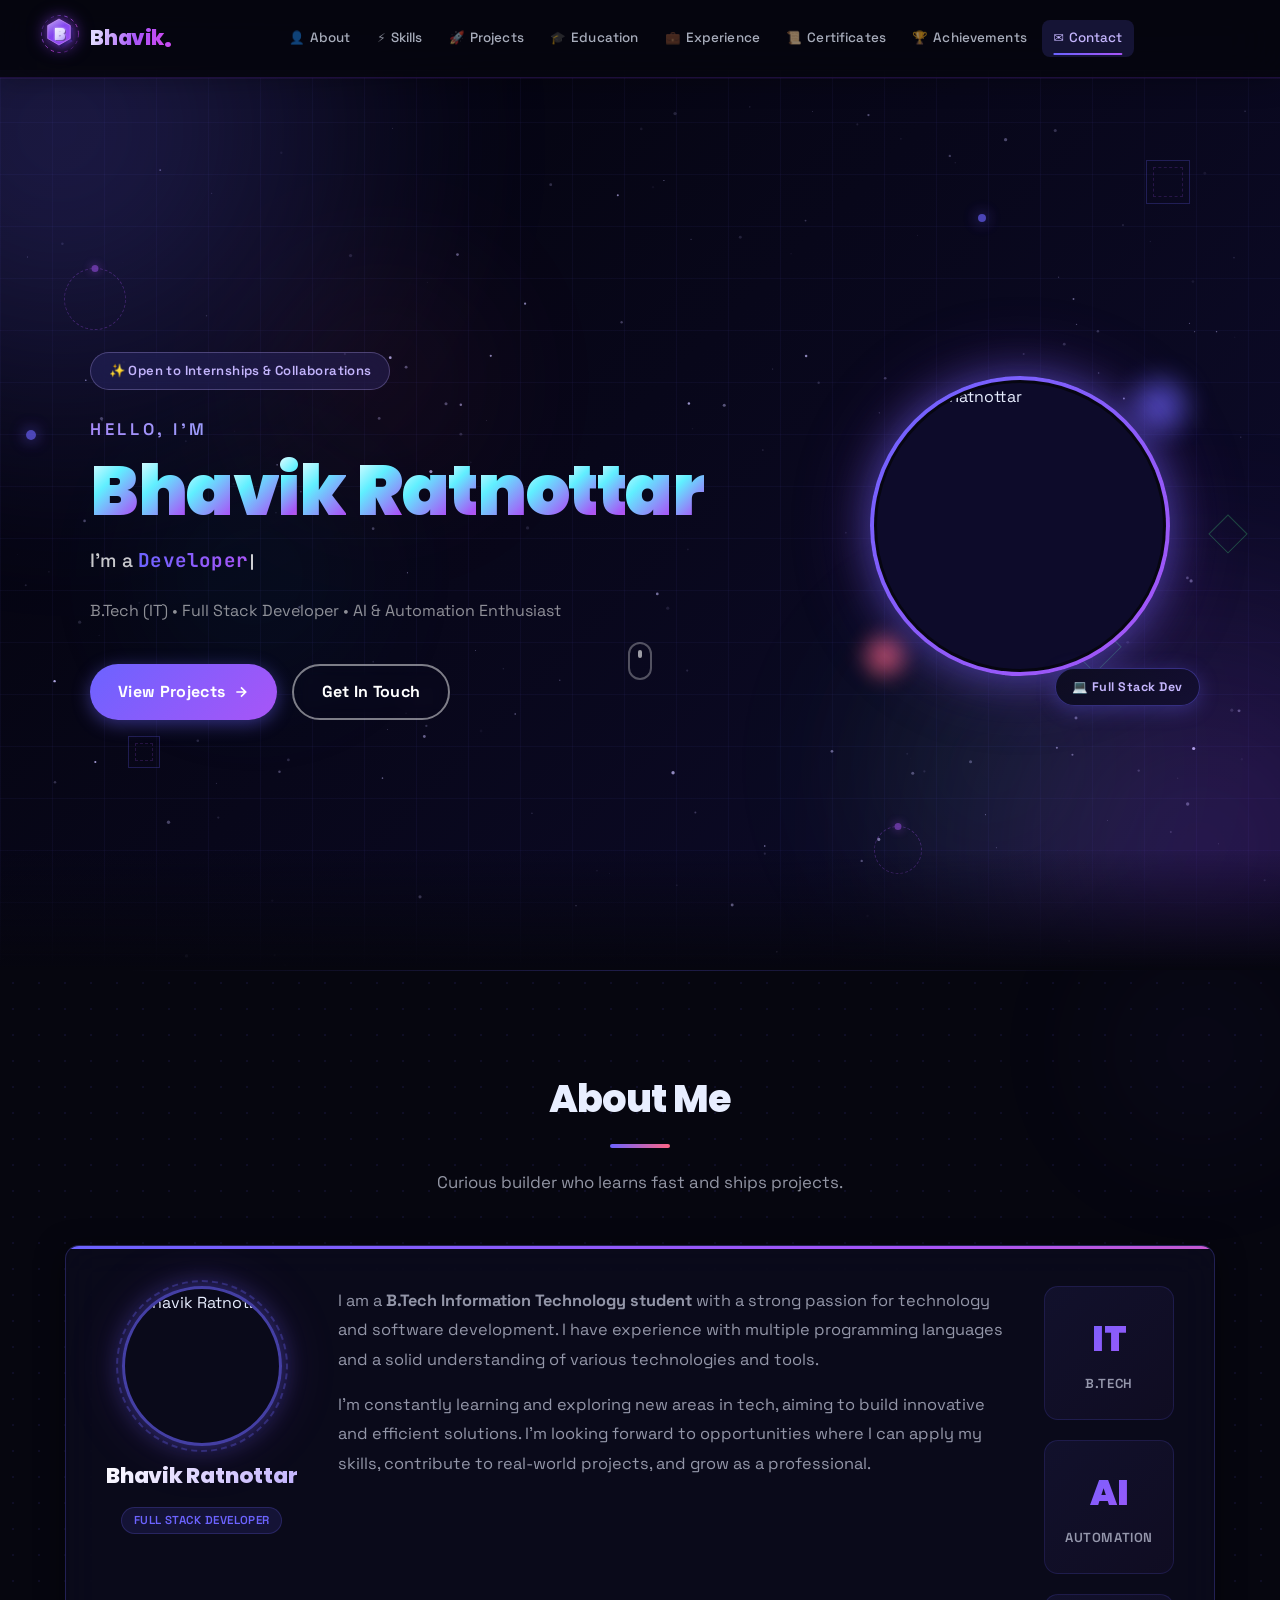
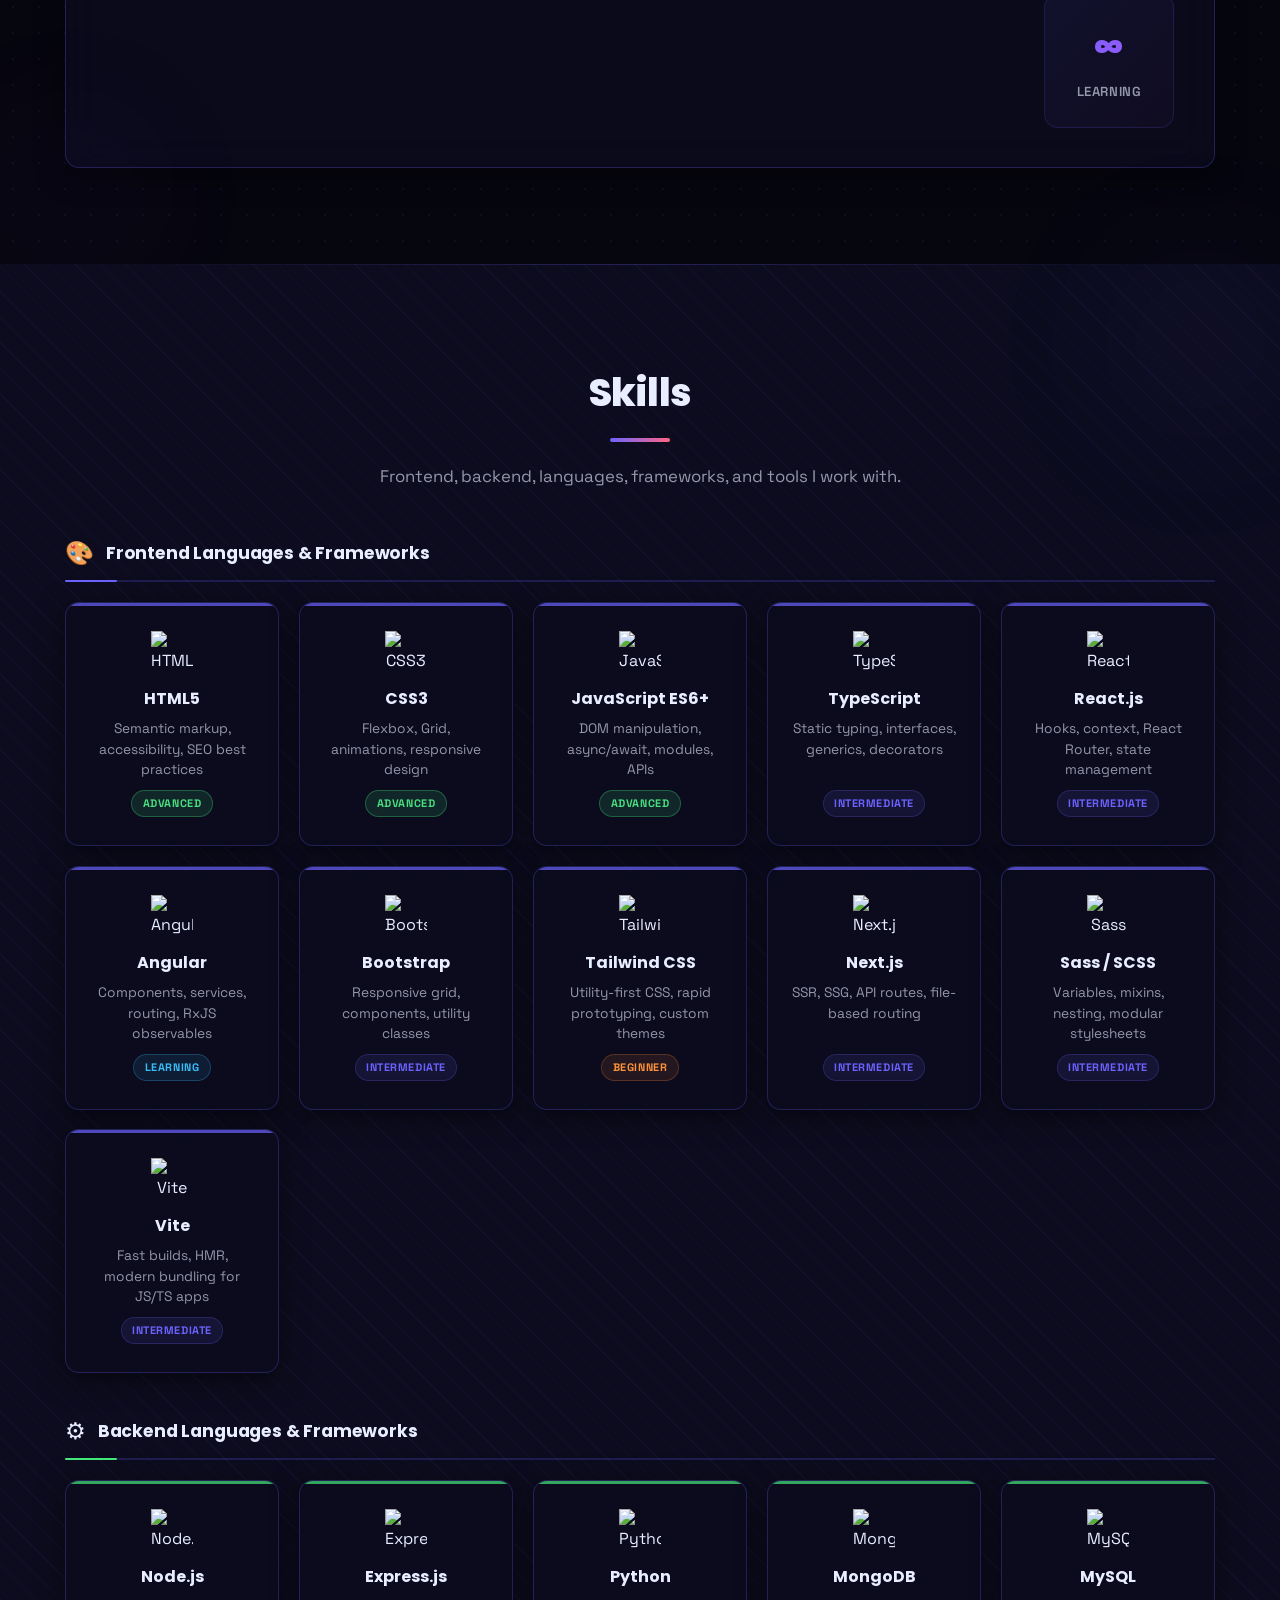
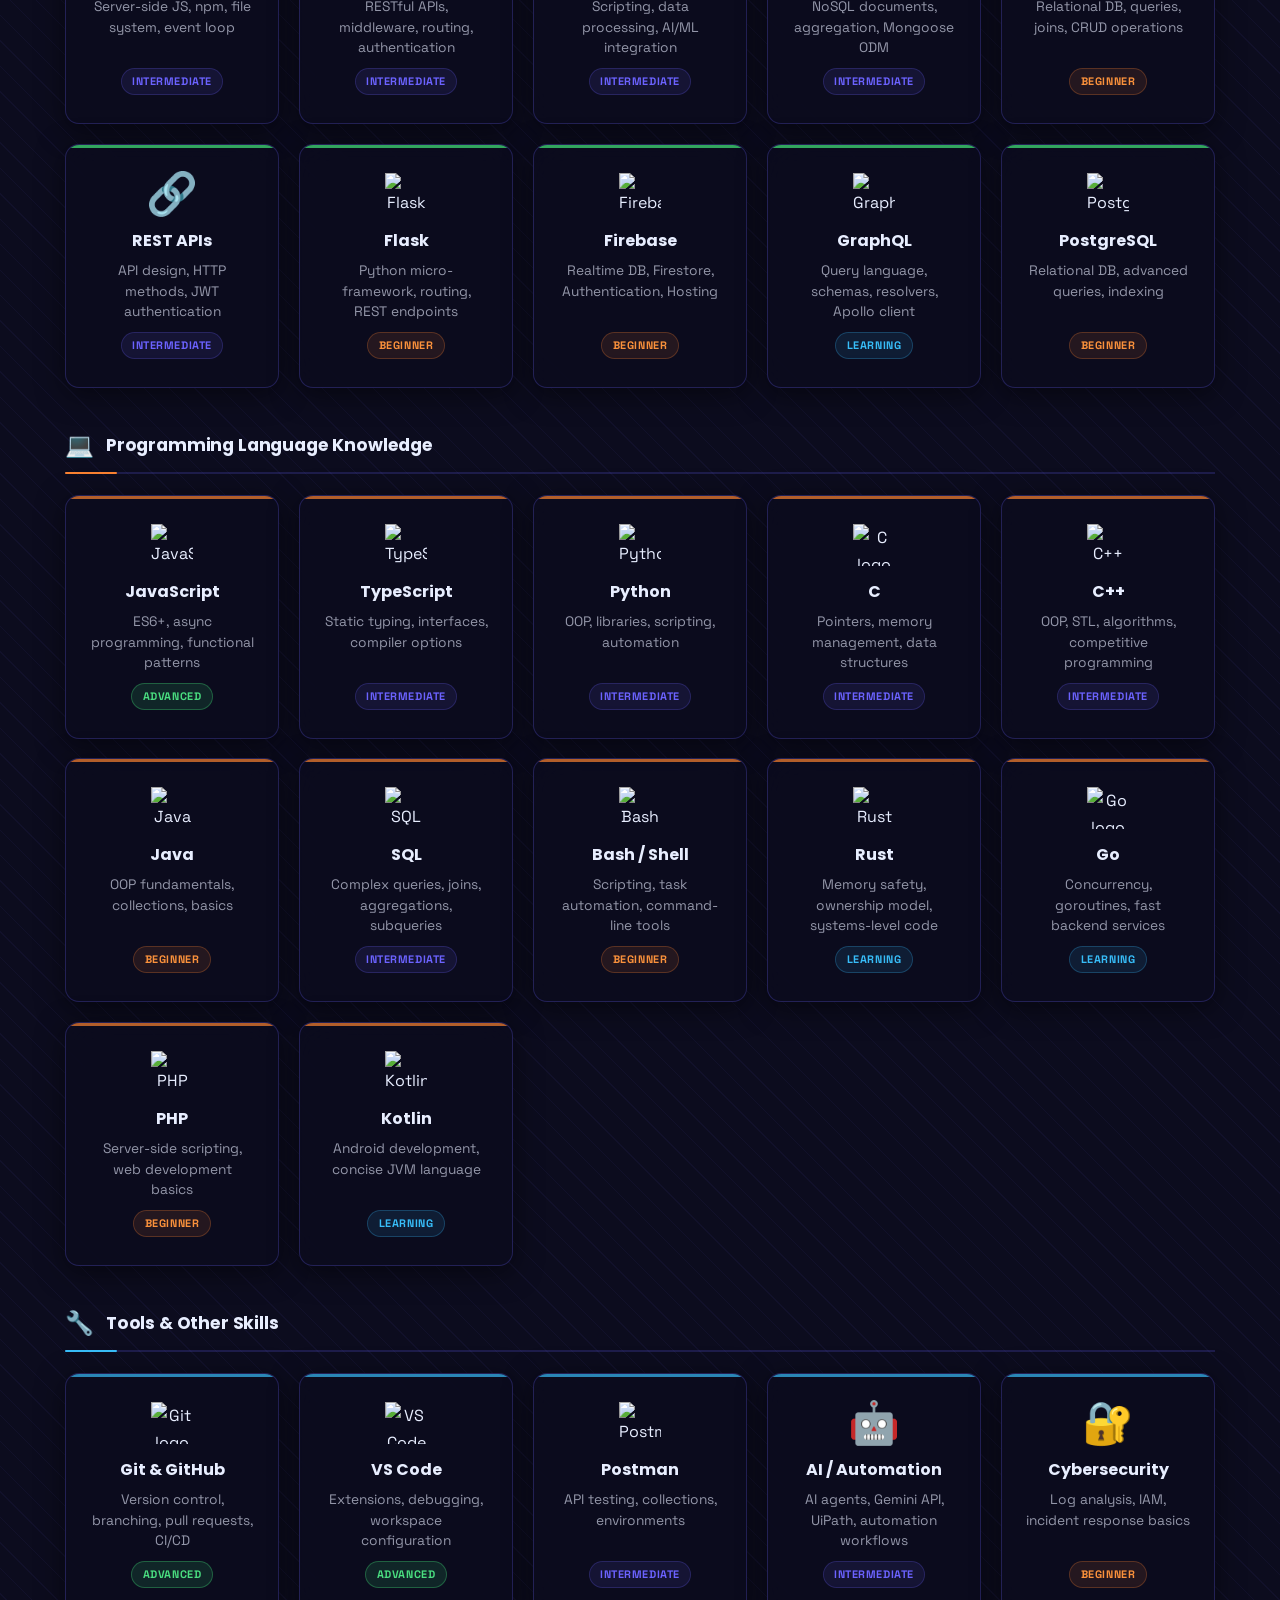
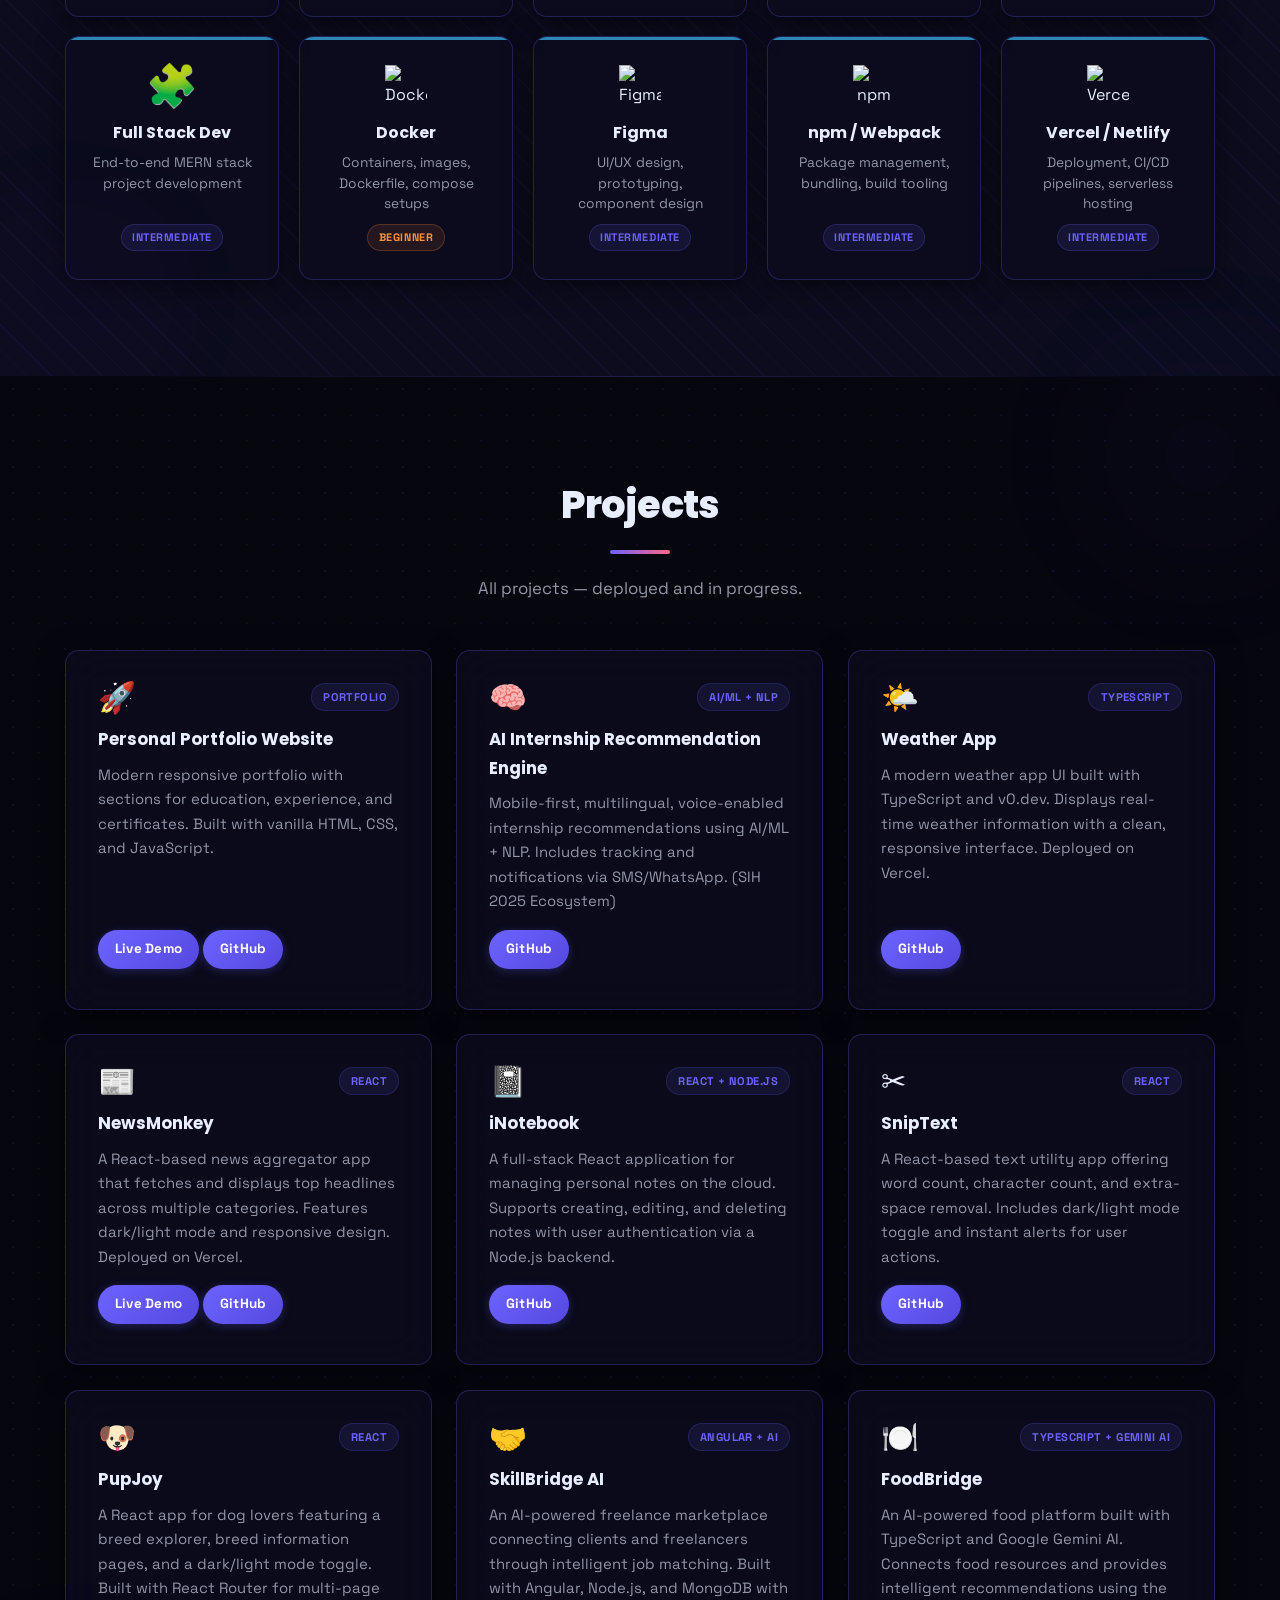
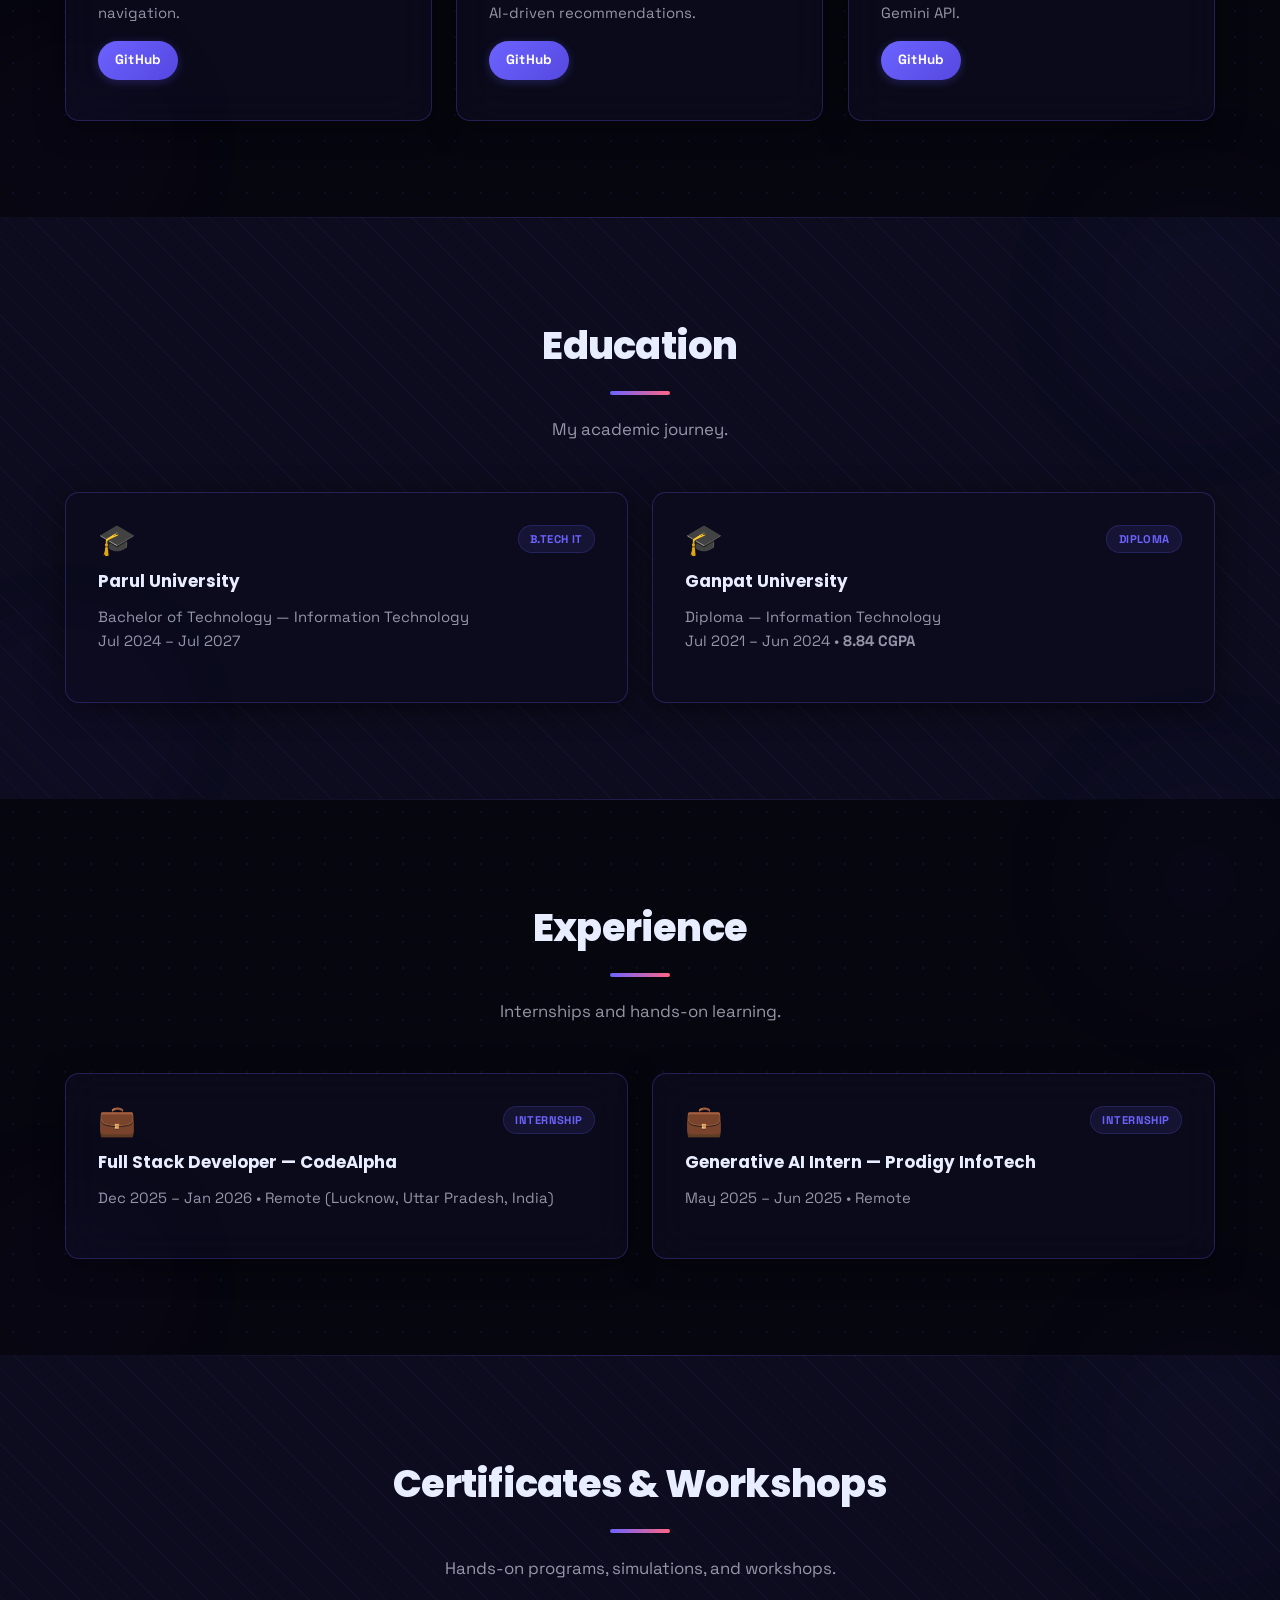
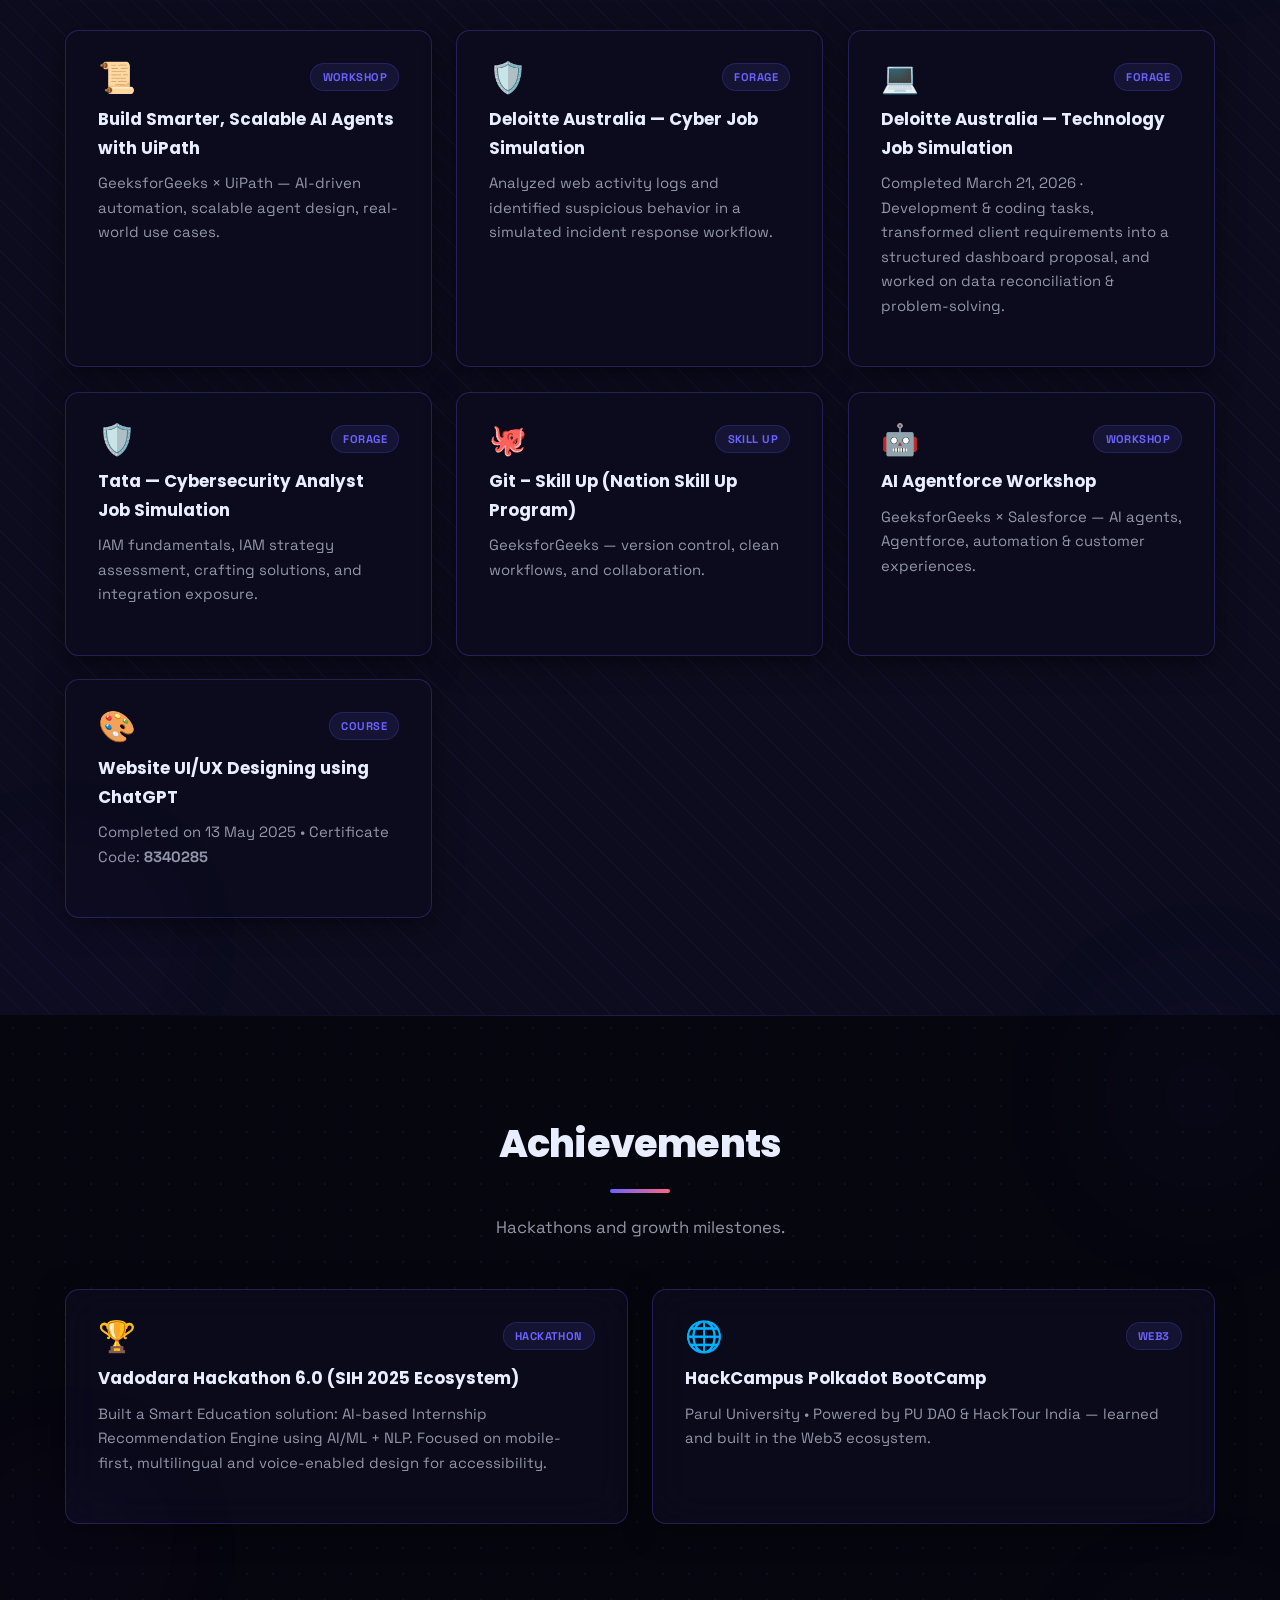
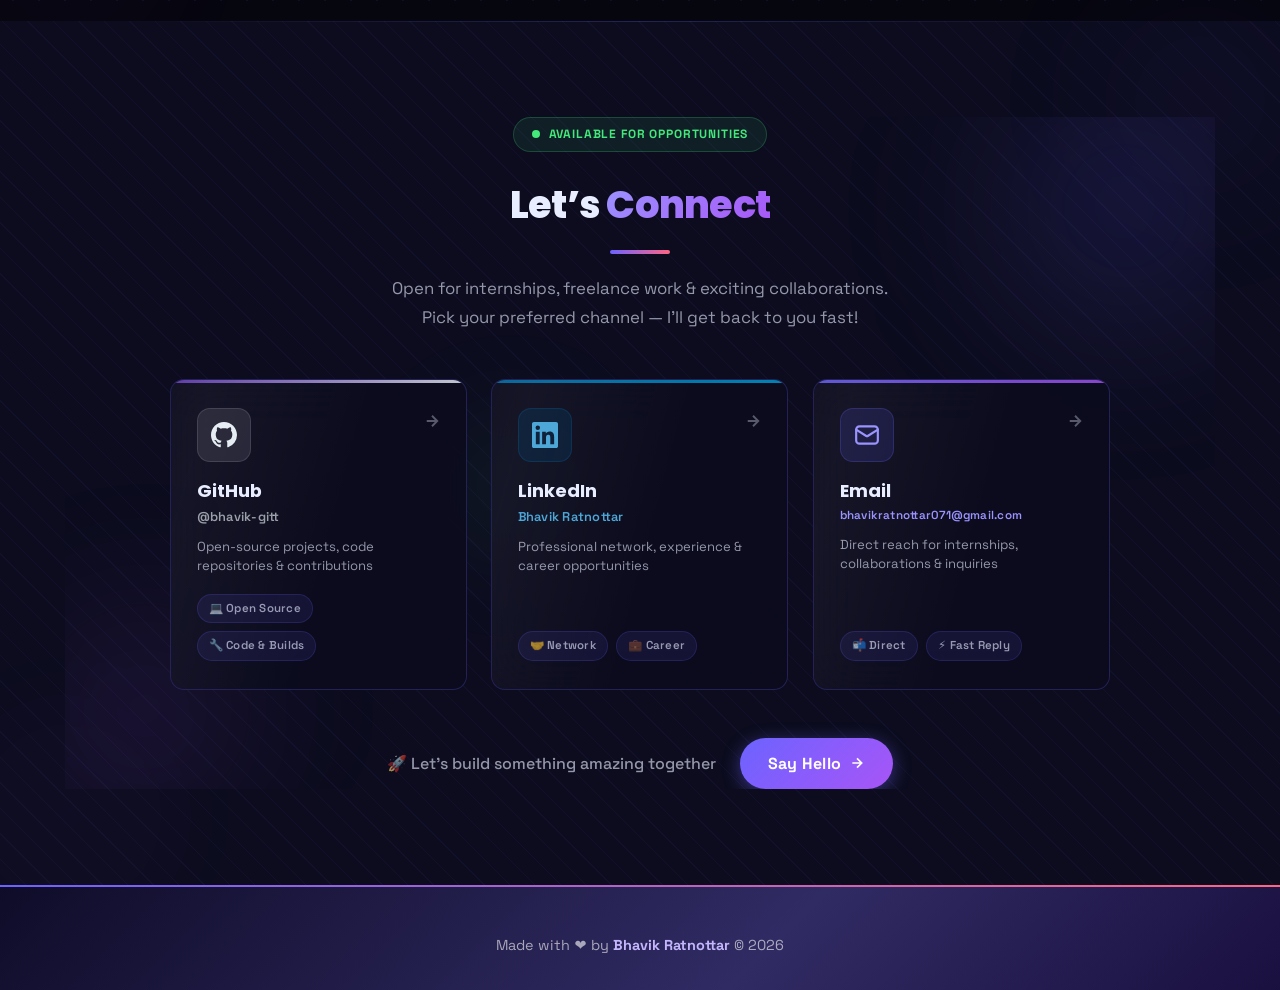
==== index.html @ 236cc644 "feat: replace emoji skill icons with real tech logos using devicons/simpleicons CDN Agent-Logs-Url: " ====
<!DOCTYPE html>
<html lang="en" data-theme="dark">

<head>
  <meta charset="UTF-8" />
  <meta name="viewport" content="width=device-width, initial-scale=1.0" />

  <!-- Primary SEO -->
  <title>Bhavik Ratnottar | Software Developer & B.Tech IT Student Portfolio</title>
  <meta name="description"
    content="Bhavik Ratnottar is a B.Tech IT student and aspiring software developer specialising in full-stack web development, AI/ML projects, and backend engineering. Explore projects, skills, certificates, and contact info." />
  <meta name="author" content="Bhavik Ratnottar" />
  <meta name="robots" content="index, follow" />
  <meta name="keywords" content="Bhavik Ratnottar, software developer, portfolio, full-stack web development, AI ML, backend engineering, JavaScript, Python, React, Node.js, B.Tech IT student" />
  <link rel="canonical" href="https://bhavikportfolio.netlify.app/" />
  <link rel="sitemap" type="application/xml" href="/sitemap.xml" />

  <!-- Open Graph (Facebook / LinkedIn / WhatsApp) -->
  <meta property="og:type" content="website" />
  <meta property="og:url" content="https://bhavikportfolio.netlify.app/" />
  <meta property="og:title" content="Bhavik Ratnottar | Software Developer Portfolio" />
  <meta property="og:description"
    content="B.Tech IT student & aspiring software developer. Explore full-stack web, AI/ML, and backend projects, plus skills, education, and certificates." />
  <meta property="og:image" content="https://bhavikportfolio.netlify.app/favicon.svg" />
  <meta property="og:image:width" content="64" />
  <meta property="og:image:height" content="64" />
  <meta property="og:site_name" content="Bhavik Ratnottar Portfolio" />
  <meta property="og:locale" content="en_US" />

  <!-- Twitter Card -->
  <meta name="twitter:card" content="summary" />
  <meta name="twitter:url" content="https://bhavikportfolio.netlify.app/" />
  <meta name="twitter:title" content="Bhavik Ratnottar | Software Developer Portfolio" />
  <meta name="twitter:description"
    content="B.Tech IT student & aspiring software developer. Explore full-stack web, AI/ML, and backend projects, plus skills, education, and certificates." />
  <meta name="twitter:image" content="https://bhavikportfolio.netlify.app/favicon.svg" />

  <!-- JSON-LD Structured Data (Person schema) -->
  <script type="application/ld+json">
  {
    "@context": "https://schema.org",
    "@type": "Person",
    "name": "Bhavik Ratnottar",
    "url": "https://bhavikportfolio.netlify.app/",
    "jobTitle": "Software Developer",
    "description": "B.Tech IT student and aspiring software developer specialising in full-stack web development, AI/ML, and backend engineering.",
    "knowsAbout": ["JavaScript", "Python", "React", "Node.js", "Machine Learning", "Web Development"],
    "sameAs": [
      "https://github.com/bhavik-gitt",
      "https://www.linkedin.com/in/bhavik-ratnottar"
    ]
  }
  </script>

  <!-- JSON-LD Structured Data (WebSite schema) -->
  <script type="application/ld+json">
  {
    "@context": "https://schema.org",
    "@type": "WebSite",
    "name": "Bhavik Ratnottar Portfolio",
    "url": "https://bhavikportfolio.netlify.app/",
    "description": "Portfolio of Bhavik Ratnottar — B.Tech IT student and aspiring software developer specialising in full-stack web development, AI/ML, and backend engineering.",
    "author": {
      "@type": "Person",
      "name": "Bhavik Ratnottar"
    }
  }
  </script>

  <!-- Google Fonts: Poppins (headings) · Space Grotesk (body) · JetBrains Mono (code accent) -->
  <link rel="preconnect" href="https://fonts.googleapis.com" />
  <link rel="preconnect" href="https://fonts.gstatic.com" crossorigin />
  <link href="https://fonts.googleapis.com/css2?family=JetBrains+Mono:wght@400;500;700&family=Poppins:wght@300;400;500;600;700;800;900&family=Space+Grotesk:wght@300;400;500;600;700&display=swap" rel="stylesheet" />
  <link rel="icon" type="image/svg+xml" href="favicon.svg" />
  <link rel="stylesheet" href="style.css" />
</head>

<body>
  <!-- Page intro fade overlay -->
  <div class="page-intro" id="pageIntro" aria-hidden="true"></div>

  <!-- Scroll Progress Bar -->
  <div class="scroll-progress" id="scrollProgress" aria-hidden="true"></div>

  <!-- Navigation -->
  <nav class="navbar" id="navbar">
    <a href="#" class="nav-logo" aria-label="Home">
      <div class="nav-logo-icon">
        <svg width="40" height="40" viewBox="0 0 40 40" fill="none" xmlns="http://www.w3.org/2000/svg" aria-hidden="true">
          <defs>
            <!-- Top (front) face gradient: lit from top-left -->
            <linearGradient id="lgTopFace" x1="7.7" y1="5" x2="30.3" y2="31" gradientUnits="userSpaceOnUse">
              <stop offset="0%"   stop-color="#9f7aea"/>
              <stop offset="45%"  stop-color="#7c3aed"/>
              <stop offset="100%" stop-color="#a855f7"/>
            </linearGradient>
            <!-- Right side face: darker shadow -->
            <linearGradient id="lgRightFace" x1="30.3" y1="11.5" x2="32.8" y2="27" gradientUnits="userSpaceOnUse">
              <stop offset="0%"   stop-color="#3e2282"/>
              <stop offset="100%" stop-color="#271558"/>
            </linearGradient>
            <!-- Lower-right face -->
            <linearGradient id="lgLowerRight" x1="30.3" y1="24.5" x2="21.5" y2="33.5" gradientUnits="userSpaceOnUse">
              <stop offset="0%"   stop-color="#4a2a95"/>
              <stop offset="100%" stop-color="#2a185f"/>
            </linearGradient>
            <!-- Bottom face: darkest -->
            <linearGradient id="lgBottomFace" x1="19" y1="31" x2="10.2" y2="27" gradientUnits="userSpaceOnUse">
              <stop offset="0%"   stop-color="#3a2275"/>
              <stop offset="100%" stop-color="#1e1245"/>
            </linearGradient>
            <!-- Shimmer highlight on top face -->
            <linearGradient id="lgShimmer" x1="7.7" y1="5" x2="19" y2="31" gradientUnits="userSpaceOnUse">
              <stop offset="0%"   stop-color="#ffffff" stop-opacity="0.32"/>
              <stop offset="45%"  stop-color="#ffffff" stop-opacity="0.07"/>
              <stop offset="100%" stop-color="#ffffff" stop-opacity="0"/>
            </linearGradient>
            <!-- "B" text gradient -->
            <linearGradient id="lgBText" x1="12" y1="10" x2="26" y2="27" gradientUnits="userSpaceOnUse">
              <stop offset="0%"   stop-color="#ffffff"/>
              <stop offset="60%"  stop-color="#ddd6fe"/>
              <stop offset="100%" stop-color="#a78bfa"/>
            </linearGradient>
            <!-- Spinning ring gradient -->
            <linearGradient id="lgRing" x1="1" y1="1" x2="39" y2="39" gradientUnits="userSpaceOnUse">
              <stop offset="0%"   stop-color="#7c3aed" stop-opacity="0"/>
              <stop offset="35%"  stop-color="#a855f7"/>
              <stop offset="65%"  stop-color="#d946ef"/>
              <stop offset="100%" stop-color="#7c3aed" stop-opacity="0"/>
            </linearGradient>
            <!-- Glow filter for "B" -->
            <filter id="fBGlow" x="-25%" y="-25%" width="150%" height="150%">
              <feGaussianBlur stdDeviation="1.2" result="blur"/>
              <feMerge><feMergeNode in="blur"/><feMergeNode in="SourceGraphic"/></feMerge>
            </filter>
          </defs>

          <!-- Outer spinning dashed ring -->
          <circle class="logo-ring" cx="20" cy="20" r="18.5" fill="none"
                  stroke="url(#lgRing)" stroke-width="1" stroke-dasharray="3.5 3.5" opacity="0.7"/>

          <!-- ── 3D extruded side faces ── -->
          <!-- Right face (vertices 1-2 of front → offset back) -->
          <polygon points="30.3,11.5 32.8,14 32.8,27 30.3,24.5" fill="url(#lgRightFace)"/>
          <!-- Lower-right face (vertices 2-3) -->
          <polygon points="30.3,24.5 32.8,27 21.5,33.5 19,31"   fill="url(#lgLowerRight)"/>
          <!-- Bottom face (vertices 3-4) -->
          <polygon points="19,31 21.5,33.5 10.2,27 7.7,24.5"    fill="url(#lgBottomFace)"/>

          <!-- Edge lines between faces for crisp 3D look -->
          <line x1="30.3" y1="11.5" x2="32.8" y2="14"   stroke="#1a0d3a" stroke-width="0.5" opacity="0.6"/>
          <line x1="30.3" y1="24.5" x2="32.8" y2="27"   stroke="#1a0d3a" stroke-width="0.5" opacity="0.6"/>
          <line x1="19"   y1="31"   x2="21.5" y2="33.5" stroke="#1a0d3a" stroke-width="0.5" opacity="0.6"/>
          <line x1="7.7"  y1="24.5" x2="10.2" y2="27"   stroke="#1a0d3a" stroke-width="0.5" opacity="0.6"/>

          <!-- ── Top (front) face ── -->
          <path d="M19 5L30.3 11.5V24.5L19 31L7.7 24.5V11.5Z" fill="url(#lgTopFace)"/>
          <!-- Top face edge highlight -->
          <path d="M19 5L30.3 11.5V24.5L19 31L7.7 24.5V11.5Z"
                stroke="#c084fc" stroke-width="1" opacity="0.75" fill="none"/>
          <!-- Shimmer overlay -->
          <path d="M19 5L30.3 11.5V24.5L19 31L7.7 24.5V11.5Z" fill="url(#lgShimmer)"/>

          <!-- "B" — subtle shadow for depth -->
          <text x="20" y="20.5" text-anchor="middle" dominant-baseline="central"
                font-family="Poppins,sans-serif" font-weight="900" font-size="17"
                fill="rgba(0,0,0,0.45)" transform="translate(0.6,0.7)">B</text>
          <!-- "B" — main letter -->
          <text x="19.5" y="19.5" text-anchor="middle" dominant-baseline="central"
                font-family="Poppins,sans-serif" font-weight="900" font-size="17"
                fill="url(#lgBText)" filter="url(#fBGlow)">B</text>
        </svg>
      </div>
      <div class="nav-logo-text">
        <span class="nav-logo-name">Bhavik<span class="nav-logo-accent">.</span></span>
      </div>
    </a>

    <ul class="nav-links" id="navLinks">
      <li><a href="#about" data-section="about"><span class="nav-link-icon">👤</span>About</a></li>
      <li><a href="#skills" data-section="skills"><span class="nav-link-icon">⚡</span>Skills</a></li>
      <li><a href="#projects" data-section="projects"><span class="nav-link-icon">🚀</span>Projects</a></li>
      <li><a href="#education" data-section="education"><span class="nav-link-icon">🎓</span>Education</a></li>
      <li><a href="#experience" data-section="experience"><span class="nav-link-icon">💼</span>Experience</a></li>
      <li><a href="#certificates" data-section="certificates"><span class="nav-link-icon">📜</span>Certificates</a></li>
      <li><a href="#achievements" data-section="achievements"><span class="nav-link-icon">🏆</span>Achievements</a></li>
      <li><a href="#contact" data-section="contact"><span class="nav-link-icon">✉️</span>Contact</a></li>
    </ul>

    <div class="nav-actions">
      <button class="hamburger" id="hamburger" type="button" aria-label="Toggle navigation menu" aria-expanded="false" aria-controls="navLinks">
        <span></span>
        <span></span>
        <span></span>
      </button>
    </div>
  </nav>
  <div class="nav-overlay" id="navOverlay" aria-hidden="true"></div>

  <!-- Hero -->
  <section class="hero">
    <!-- Starfield canvas background -->
    <canvas class="hero-stars" id="heroStars" aria-hidden="true"></canvas>

    <!-- Animated floating colour blobs -->
    <div class="hero-shapes" aria-hidden="true">
      <div class="hero-shape hero-shape-1"></div>
      <div class="hero-shape hero-shape-2"></div>
      <div class="hero-shape hero-shape-3"></div>
      <div class="hero-shape hero-shape-4"></div>
      <div class="hero-shape hero-shape-5"></div>
    </div>

    <!-- 3D Wireframe geometric shapes -->
    <div class="hero-3d-shapes" aria-hidden="true">
      <div class="geo-wrap geo-1"><div class="geo-cube"></div></div>
      <div class="geo-wrap geo-2"><div class="geo-ring"></div></div>
      <div class="geo-wrap geo-3"><div class="geo-diamond"></div></div>
      <div class="geo-wrap geo-4"><div class="geo-cube"></div></div>
      <div class="geo-wrap geo-5"><div class="geo-dot"></div></div>
      <div class="geo-wrap geo-6"><div class="geo-dot"></div></div>
      <div class="geo-wrap geo-7"><div class="geo-ring"></div></div>
      <div class="geo-wrap geo-8"><div class="geo-diamond"></div></div>
    </div>

    <div class="hero-content">
      <div class="hero-text">
        <div class="hero-badge" data-animate-hero="badge">&#10024; Open to Internships &amp; Collaborations</div>
        <p class="hero-greeting" data-animate-hero="greeting">Hello, I'm</p>
        <h1 class="hero-name" data-animate-hero="name">
          <span id="heroNameWrap">Bhavik Ratnottar</span>
        </h1>
        <p class="hero-role-line" data-animate-hero="role">
          I'm a <span id="hero-role" class="hero-role-text"></span><span class="typing-cursor role-cursor" aria-hidden="true"></span>
        </p>
        <p class="hero-subtitle" data-animate-hero="subtitle">B.Tech (IT) &bull; Full Stack Developer &bull; AI &amp; Automation Enthusiast</p>
        <div class="hero-buttons" data-animate-hero="buttons">
          <a href="#projects" class="btn btn-primary">
            <span>View Projects</span>
            <svg width="16" height="16" fill="none" stroke="currentColor" stroke-width="2.5" viewBox="0 0 24 24" aria-hidden="true"><path d="M5 12h14M12 5l7 7-7 7"/></svg>
          </a>
          <a href="#contact" class="btn btn-outline">Get In Touch</a>
        </div>
      </div>

      <!-- Right column: photo + social links -->
      <div class="hero-right">
        <div class="hero-photo-wrap" data-animate-hero="photo">
          <div class="hero-photo-ring">
            <div class="hero-photo-inner">
              <img src="https://github.com/user-attachments/assets/a450d8e6-ff05-4be7-bed2-e74cd9a3d264"
                   class="hero-photo" alt="Bhavik Ratnottar" loading="eager" />
            </div>
          </div>
          <div class="hero-photo-orb hero-photo-orb-1"></div>
          <div class="hero-photo-orb hero-photo-orb-2"></div>
          <div class="hero-photo-badge">
            <span>&#128187;</span> Full Stack Dev
          </div>
        </div>

       

    <!-- Scroll indicator -->
    <div class="hero-scroll-hint" aria-hidden="true">
      <div class="scroll-mouse"><div class="scroll-wheel"></div></div>
    </div>
  </section>

  <!-- About -->
  <section id="about" class="section">
    <div class="container">
      <h2 class="section-title">About Me</h2>
      <p class="section-subtitle">Curious builder who learns fast and ships projects.</p>

      <div class="about-card">
        <div class="about-photo-col">
          <div class="about-photo-wrap">
            <img src="https://github.com/user-attachments/assets/a450d8e6-ff05-4be7-bed2-e74cd9a3d264"
                 class="about-photo-img" alt="Bhavik Ratnottar" loading="lazy" />
            <div class="about-photo-ring-deco"></div>
          </div>
          <div class="about-name-tag">Bhavik Ratnottar</div>
          <div class="about-role-tag">Full Stack Developer</div>
        </div>

        <div class="about-text">
          <p>
            I am a <strong>B.Tech Information Technology student</strong> with a strong passion for technology and software
            development.
            I have experience with multiple programming languages and a solid understanding of various technologies and
            tools.
          </p>
          <p>
            I'm constantly learning and exploring new areas in tech, aiming to build innovative and efficient solutions.
            I'm looking forward to opportunities where I can apply my skills, contribute to real-world projects, and grow
            as a professional.
          </p>
        </div>

        <div class="about-stats">
          <div class="stat">
            <span class="stat-number">IT</span>
            <span class="stat-label">B.Tech</span>
          </div>
          <div class="stat">
            <span class="stat-number">AI</span>
            <span class="stat-label">Automation</span>
          </div>
          <div class="stat">
            <span class="stat-number">&#8734;</span>
            <span class="stat-label">Learning</span>
          </div>
        </div>
      </div>
    </div>
  </section>

  <!-- Skills -->
  <section id="skills" class="section section-alt">
    <div class="container">
      <h2 class="section-title">Skills</h2>
      <p class="section-subtitle">Frontend, backend, languages, frameworks, and tools I work with.</p>

      <!-- Frontend Languages & Frameworks -->
      <div class="skills-category-group" data-category="frontend">
        <div class="skills-category-header">
          <span class="skills-cat-icon">🎨</span>
          <h3>Frontend Languages &amp; Frameworks</h3>
        </div>
        <div class="skills-grid">
          <div class="skill-card">
            <img class="skill-icon" src="https://cdn.jsdelivr.net/gh/devicons/devicon@latest/icons/html5/html5-original.svg" alt="HTML5 logo">
            <h3>HTML5</h3>
            <p>Semantic markup, accessibility, SEO best practices</p>
            <span class="skill-level advanced">Advanced</span>
          </div>
          <div class="skill-card">
            <img class="skill-icon" src="https://cdn.jsdelivr.net/gh/devicons/devicon@latest/icons/css3/css3-original.svg" alt="CSS3 logo">
            <h3>CSS3</h3>
            <p>Flexbox, Grid, animations, responsive design</p>
            <span class="skill-level advanced">Advanced</span>
          </div>
          <div class="skill-card">
            <img class="skill-icon" src="https://cdn.jsdelivr.net/gh/devicons/devicon@latest/icons/javascript/javascript-original.svg" alt="JavaScript logo">
            <h3>JavaScript ES6+</h3>
            <p>DOM manipulation, async/await, modules, APIs</p>
            <span class="skill-level advanced">Advanced</span>
          </div>
          <div class="skill-card">
            <img class="skill-icon" src="https://cdn.jsdelivr.net/gh/devicons/devicon@latest/icons/typescript/typescript-original.svg" alt="TypeScript logo">
            <h3>TypeScript</h3>
            <p>Static typing, interfaces, generics, decorators</p>
            <span class="skill-level intermediate">Intermediate</span>
          </div>
          <div class="skill-card">
            <img class="skill-icon" src="https://cdn.jsdelivr.net/gh/devicons/devicon@latest/icons/react/react-original.svg" alt="React logo">
            <h3>React.js</h3>
            <p>Hooks, context, React Router, state management</p>
            <span class="skill-level intermediate">Intermediate</span>
          </div>
          <div class="skill-card">
            <img class="skill-icon" src="https://cdn.jsdelivr.net/gh/devicons/devicon@latest/icons/angularjs/angularjs-original.svg" alt="Angular logo">
            <h3>Angular</h3>
            <p>Components, services, routing, RxJS observables</p>
            <span class="skill-level learning">Learning</span>
          </div>
          <div class="skill-card">
            <img class="skill-icon" src="https://cdn.jsdelivr.net/gh/devicons/devicon@latest/icons/bootstrap/bootstrap-original.svg" alt="Bootstrap logo">
            <h3>Bootstrap</h3>
            <p>Responsive grid, components, utility classes</p>
            <span class="skill-level intermediate">Intermediate</span>
          </div>
          <div class="skill-card">
            <img class="skill-icon" src="https://cdn.jsdelivr.net/gh/devicons/devicon@latest/icons/tailwindcss/tailwindcss-original.svg" alt="Tailwind CSS logo">
            <h3>Tailwind CSS</h3>
            <p>Utility-first CSS, rapid prototyping, custom themes</p>
            <span class="skill-level beginner">Beginner</span>
          </div>
          <div class="skill-card">
            <img class="skill-icon" src="https://cdn.simpleicons.org/nextdotjs/ffffff" alt="Next.js logo">
            <h3>Next.js</h3>
            <p>SSR, SSG, API routes, file-based routing</p>
            <span class="skill-level intermediate">Intermediate</span>
          </div>
          <div class="skill-card">
            <img class="skill-icon" src="https://cdn.jsdelivr.net/gh/devicons/devicon@latest/icons/sass/sass-original.svg" alt="Sass logo">
            <h3>Sass / SCSS</h3>
            <p>Variables, mixins, nesting, modular stylesheets</p>
            <span class="skill-level intermediate">Intermediate</span>
          </div>
          <div class="skill-card">
            <img class="skill-icon" src="https://cdn.jsdelivr.net/gh/devicons/devicon@latest/icons/vitejs/vitejs-original.svg" alt="Vite logo">
            <h3>Vite</h3>
            <p>Fast builds, HMR, modern bundling for JS/TS apps</p>
            <span class="skill-level intermediate">Intermediate</span>
          </div>
        </div>
      </div>

      <!-- Backend Languages & Frameworks -->
      <div class="skills-category-group" data-category="backend">
        <div class="skills-category-header">
          <span class="skills-cat-icon">⚙️</span>
          <h3>Backend Languages &amp; Frameworks</h3>
        </div>
        <div class="skills-grid">
          <div class="skill-card">
            <img class="skill-icon" src="https://cdn.jsdelivr.net/gh/devicons/devicon@latest/icons/nodejs/nodejs-original.svg" alt="Node.js logo">
            <h3>Node.js</h3>
            <p>Server-side JS, npm, file system, event loop</p>
            <span class="skill-level intermediate">Intermediate</span>
          </div>
          <div class="skill-card">
            <img class="skill-icon" src="https://cdn.simpleicons.org/express/ffffff" alt="Express.js logo">
            <h3>Express.js</h3>
            <p>RESTful APIs, middleware, routing, authentication</p>
            <span class="skill-level intermediate">Intermediate</span>
          </div>
          <div class="skill-card">
            <img class="skill-icon" src="https://cdn.jsdelivr.net/gh/devicons/devicon@latest/icons/python/python-original.svg" alt="Python logo">
            <h3>Python</h3>
            <p>Scripting, data processing, AI/ML integration</p>
            <span class="skill-level intermediate">Intermediate</span>
          </div>
          <div class="skill-card">
            <img class="skill-icon" src="https://cdn.jsdelivr.net/gh/devicons/devicon@latest/icons/mongodb/mongodb-original.svg" alt="MongoDB logo">
            <h3>MongoDB</h3>
            <p>NoSQL documents, aggregation, Mongoose ODM</p>
            <span class="skill-level intermediate">Intermediate</span>
          </div>
          <div class="skill-card">
            <img class="skill-icon" src="https://cdn.jsdelivr.net/gh/devicons/devicon@latest/icons/mysql/mysql-original.svg" alt="MySQL logo">
            <h3>MySQL</h3>
            <p>Relational DB, queries, joins, CRUD operations</p>
            <span class="skill-level beginner">Beginner</span>
          </div>
          <div class="skill-card">
            <span class="skill-icon">🔗</span>
            <h3>REST APIs</h3>
            <p>API design, HTTP methods, JWT authentication</p>
            <span class="skill-level intermediate">Intermediate</span>
          </div>
          <div class="skill-card">
            <img class="skill-icon" src="https://cdn.simpleicons.org/flask/ffffff" alt="Flask logo">
            <h3>Flask</h3>
            <p>Python micro-framework, routing, REST endpoints</p>
            <span class="skill-level beginner">Beginner</span>
          </div>
          <div class="skill-card">
            <img class="skill-icon" src="https://cdn.jsdelivr.net/gh/devicons/devicon@latest/icons/firebase/firebase-plain.svg" alt="Firebase logo">
            <h3>Firebase</h3>
            <p>Realtime DB, Firestore, Authentication, Hosting</p>
            <span class="skill-level beginner">Beginner</span>
          </div>
          <div class="skill-card">
            <img class="skill-icon" src="https://cdn.jsdelivr.net/gh/devicons/devicon@latest/icons/graphql/graphql-plain.svg" alt="GraphQL logo">
            <h3>GraphQL</h3>
            <p>Query language, schemas, resolvers, Apollo client</p>
            <span class="skill-level learning">Learning</span>
          </div>
          <div class="skill-card">
            <img class="skill-icon" src="https://cdn.jsdelivr.net/gh/devicons/devicon@latest/icons/postgresql/postgresql-original.svg" alt="PostgreSQL logo">
            <h3>PostgreSQL</h3>
            <p>Relational DB, advanced queries, indexing</p>
            <span class="skill-level beginner">Beginner</span>
          </div>
        </div>
      </div>

      <!-- Programming Language Knowledge -->
      <div class="skills-category-group" data-category="languages">
        <div class="skills-category-header">
          <span class="skills-cat-icon">💻</span>
          <h3>Programming Language Knowledge</h3>
        </div>
        <div class="skills-grid">
          <div class="skill-card">
            <img class="skill-icon" src="https://cdn.jsdelivr.net/gh/devicons/devicon@latest/icons/javascript/javascript-original.svg" alt="JavaScript logo">
            <h3>JavaScript</h3>
            <p>ES6+, async programming, functional patterns</p>
            <span class="skill-level advanced">Advanced</span>
          </div>
          <div class="skill-card">
            <img class="skill-icon" src="https://cdn.jsdelivr.net/gh/devicons/devicon@latest/icons/typescript/typescript-original.svg" alt="TypeScript logo">
            <h3>TypeScript</h3>
            <p>Static typing, interfaces, compiler options</p>
            <span class="skill-level intermediate">Intermediate</span>
          </div>
          <div class="skill-card">
            <img class="skill-icon" src="https://cdn.jsdelivr.net/gh/devicons/devicon@latest/icons/python/python-original.svg" alt="Python logo">
            <h3>Python</h3>
            <p>OOP, libraries, scripting, automation</p>
            <span class="skill-level intermediate">Intermediate</span>
          </div>
          <div class="skill-card">
            <img class="skill-icon" src="https://cdn.jsdelivr.net/gh/devicons/devicon@latest/icons/c/c-original.svg" alt="C logo">
            <h3>C</h3>
            <p>Pointers, memory management, data structures</p>
            <span class="skill-level intermediate">Intermediate</span>
          </div>
          <div class="skill-card">
            <img class="skill-icon" src="https://cdn.jsdelivr.net/gh/devicons/devicon@latest/icons/cplusplus/cplusplus-original.svg" alt="C++ logo">
            <h3>C++</h3>
            <p>OOP, STL, algorithms, competitive programming</p>
            <span class="skill-level intermediate">Intermediate</span>
          </div>
          <div class="skill-card">
            <img class="skill-icon" src="https://cdn.jsdelivr.net/gh/devicons/devicon@latest/icons/java/java-original.svg" alt="Java logo">
            <h3>Java</h3>
            <p>OOP fundamentals, collections, basics</p>
            <span class="skill-level beginner">Beginner</span>
          </div>
          <div class="skill-card">
            <img class="skill-icon" src="https://cdn.jsdelivr.net/gh/devicons/devicon@latest/icons/mysql/mysql-original.svg" alt="SQL logo">
            <h3>SQL</h3>
            <p>Complex queries, joins, aggregations, subqueries</p>
            <span class="skill-level intermediate">Intermediate</span>
          </div>
          <div class="skill-card">
            <img class="skill-icon" src="https://cdn.simpleicons.org/gnubash/ffffff" alt="Bash logo">
            <h3>Bash / Shell</h3>
            <p>Scripting, task automation, command-line tools</p>
            <span class="skill-level beginner">Beginner</span>
          </div>
          <div class="skill-card">
            <img class="skill-icon" src="https://cdn.simpleicons.org/rust/CE412B" alt="Rust logo">
            <h3>Rust</h3>
            <p>Memory safety, ownership model, systems-level code</p>
            <span class="skill-level learning">Learning</span>
          </div>
          <div class="skill-card">
            <img class="skill-icon" src="https://cdn.jsdelivr.net/gh/devicons/devicon@latest/icons/go/go-original.svg" alt="Go logo">
            <h3>Go</h3>
            <p>Concurrency, goroutines, fast backend services</p>
            <span class="skill-level learning">Learning</span>
          </div>
          <div class="skill-card">
            <img class="skill-icon" src="https://cdn.jsdelivr.net/gh/devicons/devicon@latest/icons/php/php-original.svg" alt="PHP logo">
            <h3>PHP</h3>
            <p>Server-side scripting, web development basics</p>
            <span class="skill-level beginner">Beginner</span>
          </div>
          <div class="skill-card">
            <img class="skill-icon" src="https://cdn.jsdelivr.net/gh/devicons/devicon@latest/icons/kotlin/kotlin-original.svg" alt="Kotlin logo">
            <h3>Kotlin</h3>
            <p>Android development, concise JVM language</p>
            <span class="skill-level learning">Learning</span>
          </div>
        </div>
      </div>

      <!-- Tools & Other Skills -->
      <div class="skills-category-group" data-category="tools">
        <div class="skills-category-header">
          <span class="skills-cat-icon">🔧</span>
          <h3>Tools &amp; Other Skills</h3>
        </div>
        <div class="skills-grid">
          <div class="skill-card">
            <img class="skill-icon" src="https://cdn.jsdelivr.net/gh/devicons/devicon@latest/icons/git/git-original.svg" alt="Git logo">
            <h3>Git &amp; GitHub</h3>
            <p>Version control, branching, pull requests, CI/CD</p>
            <span class="skill-level advanced">Advanced</span>
          </div>
          <div class="skill-card">
            <img class="skill-icon" src="https://cdn.jsdelivr.net/gh/devicons/devicon@latest/icons/vscode/vscode-original.svg" alt="VS Code logo">
            <h3>VS Code</h3>
            <p>Extensions, debugging, workspace configuration</p>
            <span class="skill-level advanced">Advanced</span>
          </div>
          <div class="skill-card">
            <img class="skill-icon" src="https://cdn.simpleicons.org/postman" alt="Postman logo">
            <h3>Postman</h3>
            <p>API testing, collections, environments</p>
            <span class="skill-level intermediate">Intermediate</span>
          </div>
          <div class="skill-card">
            <span class="skill-icon">🤖</span>
            <h3>AI / Automation</h3>
            <p>AI agents, Gemini API, UiPath, automation workflows</p>
            <span class="skill-level intermediate">Intermediate</span>
          </div>
          <div class="skill-card">
            <span class="skill-icon">🔐</span>
            <h3>Cybersecurity</h3>
            <p>Log analysis, IAM, incident response basics</p>
            <span class="skill-level beginner">Beginner</span>
          </div>
          <div class="skill-card">
            <span class="skill-icon">🧩</span>
            <h3>Full Stack Dev</h3>
            <p>End-to-end MERN stack project development</p>
            <span class="skill-level intermediate">Intermediate</span>
          </div>
          <div class="skill-card">
            <img class="skill-icon" src="https://cdn.jsdelivr.net/gh/devicons/devicon@latest/icons/docker/docker-original.svg" alt="Docker logo">
            <h3>Docker</h3>
            <p>Containers, images, Dockerfile, compose setups</p>
            <span class="skill-level beginner">Beginner</span>
          </div>
          <div class="skill-card">
            <img class="skill-icon" src="https://cdn.jsdelivr.net/gh/devicons/devicon@latest/icons/figma/figma-original.svg" alt="Figma logo">
            <h3>Figma</h3>
            <p>UI/UX design, prototyping, component design</p>
            <span class="skill-level intermediate">Intermediate</span>
          </div>
          <div class="skill-card">
            <img class="skill-icon" src="https://cdn.jsdelivr.net/gh/devicons/devicon@latest/icons/npm/npm-original-wordmark.svg" alt="npm logo">
            <h3>npm / Webpack</h3>
            <p>Package management, bundling, build tooling</p>
            <span class="skill-level intermediate">Intermediate</span>
          </div>
          <div class="skill-card">
            <img class="skill-icon" src="https://cdn.simpleicons.org/vercel/ffffff" alt="Vercel logo">
            <h3>Vercel / Netlify</h3>
            <p>Deployment, CI/CD pipelines, serverless hosting</p>
            <span class="skill-level intermediate">Intermediate</span>
          </div>
        </div>
      </div>
    </div>
  </section>

  <!-- Projects -->
  <section id="projects" class="section">
    <div class="container">
      <h2 class="section-title">Projects</h2>
      <p class="section-subtitle">All projects — deployed and in progress.</p>

      <div class="projects-grid">
        <div class="project-card">
          <div class="project-header">
            <span class="project-icon">🚀</span>
            <span class="project-tag">Portfolio</span>
          </div>
          <h3>Personal Portfolio Website</h3>
          <p>Modern responsive portfolio with sections for education, experience, and certificates. Built with vanilla HTML, CSS, and JavaScript.</p>
          <div class="project-links">
            <a class="btn btn-sm" href="https://bhavik-demo.vercel.app" target="_blank" rel="noreferrer">Live Demo</a>
            <a class="btn btn-sm" href="https://github.com/bhavik-gitt/bhavik-demo" target="_blank" rel="noreferrer">GitHub</a>
          </div>
        </div>

        <div class="project-card">
          <div class="project-header">
            <span class="project-icon">🧠</span>
            <span class="project-tag">AI/ML + NLP</span>
          </div>
          <h3>AI Internship Recommendation Engine</h3>
          <p>
            Mobile-first, multilingual, voice-enabled internship recommendations using AI/ML + NLP.
            Includes tracking and notifications via SMS/WhatsApp. (SIH 2025 Ecosystem)
          </p>
          <div class="project-links">
            <a class="btn btn-sm" href="https://github.com/bhavik-gitt/hackathon-project" target="_blank" rel="noreferrer">GitHub</a>
          </div>
        </div>

        <div class="project-card">
          <div class="project-header">
            <span class="project-icon">🌤️</span>
            <span class="project-tag">TypeScript</span>
          </div>
          <h3>Weather App</h3>
          <p>A modern weather app UI built with TypeScript and v0.dev. Displays real-time weather information with a clean, responsive interface. Deployed on Vercel.</p>
          <div class="project-links">
            <a class="btn btn-sm" href="https://github.com/bhavik-gitt/Weather-App" target="_blank" rel="noreferrer">GitHub</a>
          </div>
        </div>

        <div class="project-card">
          <div class="project-header">
            <span class="project-icon">📰</span>
            <span class="project-tag">React</span>
          </div>
          <h3>NewsMonkey</h3>
          <p>A React-based news aggregator app that fetches and displays top headlines across multiple categories. Features dark/light mode and responsive design. Deployed on Vercel.</p>
          <div class="project-links">
            <a class="btn btn-sm" href="https://news-monkey-seven-gamma.vercel.app" target="_blank" rel="noreferrer">Live Demo</a>
            <a class="btn btn-sm" href="https://github.com/bhavik-gitt/NewsMonkey" target="_blank" rel="noreferrer">GitHub</a>
          </div>
        </div>

        <div class="project-card">
          <div class="project-header">
            <span class="project-icon">📓</span>
            <span class="project-tag">React + Node.js</span>
          </div>
          <h3>iNotebook</h3>
          <p>A full-stack React application for managing personal notes on the cloud. Supports creating, editing, and deleting notes with user authentication via a Node.js backend.</p>
          <div class="project-links">
            <a class="btn btn-sm" href="https://github.com/bhavik-gitt/inotebook" target="_blank" rel="noreferrer">GitHub</a>
          </div>
        </div>

        <div class="project-card">
          <div class="project-header">
            <span class="project-icon">✂️</span>
            <span class="project-tag">React</span>
          </div>
          <h3>SnipText</h3>
          <p>A React-based text utility app offering word count, character count, and extra-space removal. Includes dark/light mode toggle and instant alerts for user actions.</p>
          <div class="project-links">
            <a class="btn btn-sm" href="https://github.com/bhavik-gitt/SnipText" target="_blank" rel="noreferrer">GitHub</a>
          </div>
        </div>

        <div class="project-card">
          <div class="project-header">
            <span class="project-icon">🐶</span>
            <span class="project-tag">React</span>
          </div>
          <h3>PupJoy</h3>
          <p>A React app for dog lovers featuring a breed explorer, breed information pages, and a dark/light mode toggle. Built with React Router for multi-page navigation.</p>
          <div class="project-links">
            <a class="btn btn-sm" href="https://github.com/bhavik-gitt/pupjoy" target="_blank" rel="noreferrer">GitHub</a>
          </div>
        </div>

        <div class="project-card">
          <div class="project-header">
            <span class="project-icon">🤝</span>
            <span class="project-tag">Angular + AI</span>
          </div>
          <h3>SkillBridge AI</h3>
          <p>An AI-powered freelance marketplace connecting clients and freelancers through intelligent job matching. Built with Angular, Node.js, and MongoDB with AI-driven recommendations.</p>
          <div class="project-links">
            <a class="btn btn-sm" href="https://github.com/bhavik-gitt/skillbridge-ai" target="_blank" rel="noreferrer">GitHub</a>
          </div>
        </div>

        <div class="project-card">
          <div class="project-header">
            <span class="project-icon">🍽️</span>
            <span class="project-tag">TypeScript + Gemini AI</span>
          </div>
          <h3>FoodBridge</h3>
          <p>An AI-powered food platform built with TypeScript and Google Gemini AI. Connects food resources and provides intelligent recommendations using the Gemini API.</p>
          <div class="project-links">
            <a class="btn btn-sm" href="https://github.com/bhavik-gitt/FoodBridge" target="_blank" rel="noreferrer">GitHub</a>
          </div>
        </div>
      </div>
    </div>
  </section>

  <!-- Education -->
  <section id="education" class="section section-alt">
    <div class="container">
      <h2 class="section-title">Education</h2>
      <p class="section-subtitle">My academic journey.</p>

      <div class="projects-grid">
        <div class="project-card">
          <div class="project-header">
            <span class="project-icon">🎓</span>
            <span class="project-tag">B.Tech IT</span>
          </div>
          <h3>Parul University</h3>
          <p>Bachelor of Technology — Information Technology<br />Jul 2024 – Jul 2027</p>
        </div>

        <div class="project-card">
          <div class="project-header">
            <span class="project-icon">🎓</span>
            <span class="project-tag">Diploma</span>
          </div>
          <h3>Ganpat University</h3>
          <p>Diploma — Information Technology<br />Jul 2021 – Jun 2024 • <strong>8.84 CGPA</strong></p>
        </div>
      </div>
    </div>
  </section>

  <!-- Experience -->
  <section id="experience" class="section">
    <div class="container">
      <h2 class="section-title">Experience</h2>
      <p class="section-subtitle">Internships and hands-on learning.</p>

      <div class="projects-grid">
        <div class="project-card">
          <div class="project-header">
            <span class="project-icon">💼</span>
            <span class="project-tag">Internship</span>
          </div>
          <h3>Full Stack Developer — CodeAlpha</h3>
          <p>Dec 2025 – Jan 2026 • Remote (Lucknow, Uttar Pradesh, India)</p>
        </div>

        <div class="project-card">
          <div class="project-header">
            <span class="project-icon">💼</span>
            <span class="project-tag">Internship</span>
          </div>
          <h3>Generative AI Intern — Prodigy InfoTech</h3>
          <p>May 2025 – Jun 2025 • Remote</p>
        </div>
      </div>
    </div>
  </section>

  <!-- Certificates -->
  <section id="certificates" class="section section-alt">
    <div class="container">
      <h2 class="section-title">Certificates & Workshops</h2>
      <p class="section-subtitle">Hands-on programs, simulations, and workshops.</p>

      <div class="projects-grid">
        <div class="project-card">
          <div class="project-header">
            <span class="project-icon">📜</span>
            <span class="project-tag">Workshop</span>
          </div>
          <h3>Build Smarter, Scalable AI Agents with UiPath</h3>
          <p>GeeksforGeeks × UiPath — AI-driven automation, scalable agent design, real-world use cases.</p>
        </div>

        <div class="project-card">
          <div class="project-header">
            <span class="project-icon">🛡️</span>
            <span class="project-tag">Forage</span>
          </div>
          <h3>Deloitte Australia — Cyber Job Simulation</h3>
          <p>Analyzed web activity logs and identified suspicious behavior in a simulated incident response workflow.</p>
        </div>

        <div class="project-card">
          <div class="project-header">
            <span class="project-icon">💻</span>
            <span class="project-tag">Forage</span>
          </div>
          <h3>Deloitte Australia — Technology Job Simulation</h3>
          <p>Completed March 21, 2026 · Development &amp; coding tasks, transformed client requirements into a structured dashboard proposal, and worked on data reconciliation &amp; problem-solving.</p>
        </div>

        <div class="project-card">
          <div class="project-header">
            <span class="project-icon">🛡️</span>
            <span class="project-tag">Forage</span>
          </div>
          <h3>Tata — Cybersecurity Analyst Job Simulation</h3>
          <p>IAM fundamentals, IAM strategy assessment, crafting solutions, and integration exposure.</p>
        </div>

        <div class="project-card">
          <div class="project-header">
            <span class="project-icon">🐙</span>
            <span class="project-tag">Skill Up</span>
          </div>
          <h3>Git – Skill Up (Nation Skill Up Program)</h3>
          <p>GeeksforGeeks — version control, clean workflows, and collaboration.</p>
        </div>

        <div class="project-card">
          <div class="project-header">
            <span class="project-icon">🤖</span>
            <span class="project-tag">Workshop</span>
          </div>
          <h3>AI Agentforce Workshop</h3>
          <p>GeeksforGeeks × Salesforce — AI agents, Agentforce, automation & customer experiences.</p>
          <div class="project-links">
            <!-- <a class="btn btn-sm" href="https://lnkd.in/dpXxYUbX" target="_blank" rel="noreferrer">Certificate</a> -->
          </div>
        </div>

        <div class="project-card">
          <div class="project-header">
            <span class="project-icon">🎨</span>
            <span class="project-tag">Course</span>
          </div>
          <h3>Website UI/UX Designing using ChatGPT</h3>
          <p>Completed on 13 May 2025 • Certificate Code: <strong>8340285</strong></p>
        </div>
      </div>
    </div>
  </section>

  <!-- Achievements -->
  <section id="achievements" class="section">
    <div class="container">
      <h2 class="section-title">Achievements</h2>
      <p class="section-subtitle">Hackathons and growth milestones.</p>

      <div class="projects-grid">
        <div class="project-card">
          <div class="project-header">
            <span class="project-icon">🏆</span>
            <span class="project-tag">Hackathon</span>
          </div>
          <h3>Vadodara Hackathon 6.0 (SIH 2025 Ecosystem)</h3>
          <p>
            Built a Smart Education solution: AI-based Internship Recommendation Engine using AI/ML + NLP.
            Focused on mobile-first, multilingual and voice-enabled design for accessibility.
          </p>
        </div>

        <div class="project-card">
          <div class="project-header">
            <span class="project-icon">🌐</span>
            <span class="project-tag">Web3</span>
          </div>
          <h3>HackCampus Polkadot BootCamp</h3>
          <p>Parul University • Powered by PU DAO & HackTour India — learned and built in the Web3 ecosystem.</p>
        </div>
      </div>
    </div>
  </section>
  <!-- Contact -->
  <section id="contact" class="section section-alt">
    <div class="container contact-container">

      <!-- Decorative background orbs -->
      <div class="contact-orb contact-orb-1" aria-hidden="true"></div>
      <div class="contact-orb contact-orb-2" aria-hidden="true"></div>
      <div class="contact-orb contact-orb-3" aria-hidden="true"></div>

      <div class="contact-header">
        <div class="contact-avail-badge">
          <span class="contact-avail-dot"></span>
          Available for Opportunities
        </div>
        <h2 class="section-title">Let’s <span class="gradient-text">Connect</span></h2>
        <p class="section-subtitle">Open for internships, freelance work &amp; exciting collaborations.<br>Pick your preferred channel &mdash; I’ll get back to you fast!</p>
      </div>

      <!-- Social profile cards -->
      <div class="social-grid">

        <!-- GitHub -->
        <a href="https://github.com/bhavik-gitt" target="_blank" rel="noopener noreferrer"
           class="social-card social-card--github" aria-label="Visit GitHub profile">
          <span class="social-card-shimmer" aria-hidden="true"></span>
          <div class="social-card-top">
            <div class="social-card-icon-wrap">
              <svg class="social-icon" viewBox="0 0 24 24" fill="currentColor" aria-hidden="true">
                <path d="M12 0C5.37 0 0 5.37 0 12c0 5.31 3.435 9.795 8.205 11.385.6.105.825-.255.825-.57 0-.285-.015-1.23-.015-2.235-3.015.555-3.795-.735-4.035-1.41-.135-.345-.72-1.41-1.23-1.695-.42-.225-1.02-.78-.015-.795.945-.015 1.62.87 1.845 1.23 1.08 1.815 2.805 1.305 3.495.99.105-.78.42-1.305.765-1.605-2.67-.3-5.46-1.335-5.46-5.925 0-1.305.465-2.385 1.23-3.225-.12-.3-.54-1.53.12-3.18 0 0 1.005-.315 3.3 1.23.96-.27 1.98-.405 3-.405s2.04.135 3 .405c2.295-1.56 3.3-1.23 3.3-1.23.66 1.65.24 2.88.12 3.18.765.84 1.23 1.905 1.23 3.225 0 4.605-2.805 5.625-5.475 5.925.435.375.81 1.095.81 2.22 0 1.605-.015 2.895-.015 3.3 0 .315.225.69.825.57A12.02 12.02 0 0024 12c0-6.63-5.37-12-12-12z"/>
              </svg>
            </div>
            <span class="social-card-arrow" aria-hidden="true">
              <svg width="18" height="18" viewBox="0 0 24 24" fill="none" stroke="currentColor" stroke-width="2.5">
                <path d="M5 12h14M12 5l7 7-7 7"/>
              </svg>
            </span>
          </div>
          <div class="social-card-body">
            <span class="social-card-name">GitHub</span>
            <span class="social-card-handle">@bhavik-gitt</span>
            <p class="social-card-desc">Open-source projects, code repositories &amp; contributions</p>
          </div>
          <div class="social-card-stats">
            <span class="social-stat">💻 Open Source</span>
            <span class="social-stat">🔧 Code &amp; Builds</span>
          </div>
        </a>

        <!-- LinkedIn -->
        <a href="https://www.linkedin.com/in/bhavik-ratnottar" target="_blank" rel="noopener noreferrer"
           class="social-card social-card--linkedin" aria-label="Visit LinkedIn profile">
          <span class="social-card-shimmer" aria-hidden="true"></span>
          <div class="social-card-top">
            <div class="social-card-icon-wrap">
              <svg class="social-icon" viewBox="0 0 24 24" fill="currentColor" aria-hidden="true">
                <path d="M20.447 20.452h-3.554v-5.569c0-1.328-.027-3.037-1.852-3.037-1.853 0-2.136 1.445-2.136 2.939v5.667H9.351V9h3.414v1.561h.046c.477-.9 1.637-1.85 3.37-1.85 3.601 0 4.267 2.37 4.267 5.455v6.286zM5.337 7.433a2.062 2.062 0 01-2.063-2.065 2.064 2.064 0 112.063 2.065zm1.782 13.019H3.555V9h3.564v11.452zM22.225 0H1.771C.792 0 0 .774 0 1.729v20.542C0 23.227.792 24 1.771 24h20.451C23.2 24 24 23.227 24 22.271V1.729C24 .774 23.2 0 22.222 0h.003z"/>
              </svg>
            </div>
            <span class="social-card-arrow" aria-hidden="true">
              <svg width="18" height="18" viewBox="0 0 24 24" fill="none" stroke="currentColor" stroke-width="2.5">
                <path d="M5 12h14M12 5l7 7-7 7"/>
              </svg>
            </span>
          </div>
          <div class="social-card-body">
            <span class="social-card-name">LinkedIn</span>
            <span class="social-card-handle">Bhavik Ratnottar</span>
            <p class="social-card-desc">Professional network, experience &amp; career opportunities</p>
          </div>
          <div class="social-card-stats">
            <span class="social-stat">🤝 Network</span>
            <span class="social-stat">💼 Career</span>
          </div>
        </a>

        <!-- Email -->
        <a href="mailto:bhavikratnottar071@gmail.com"
           class="social-card social-card--email" aria-label="Send an email">
          <span class="social-card-shimmer" aria-hidden="true"></span>
          <div class="social-card-top">
            <div class="social-card-icon-wrap">
              <svg class="social-icon" viewBox="0 0 24 24" fill="none" stroke="currentColor"
                   stroke-width="2" stroke-linecap="round" stroke-linejoin="round" aria-hidden="true">
                <rect x="2" y="4" width="20" height="16" rx="3"/>
                <path d="m22 7-8.97 5.7a1.94 1.94 0 01-2.06 0L2 7"/>
              </svg>
            </div>
            <span class="social-card-arrow" aria-hidden="true">
              <svg width="18" height="18" viewBox="0 0 24 24" fill="none" stroke="currentColor" stroke-width="2.5">
                <path d="M5 12h14M12 5l7 7-7 7"/>
              </svg>
            </span>
          </div>
          <div class="social-card-body">
            <span class="social-card-name">Email</span>
            <span class="social-card-handle">bhavikratnottar071@gmail.com</span>
            <p class="social-card-desc">Direct reach for internships, collaborations &amp; inquiries</p>
          </div>
          <div class="social-card-stats">
            <span class="social-stat">📬 Direct</span>
            <span class="social-stat">⚡ Fast Reply</span>
          </div>
        </a>

      </div>

      <!-- Bottom CTA -->
      <div class="contact-cta-row">
        <p class="contact-cta-text">🚀 Let’s build something amazing together</p>
        <a href="mailto:bhavikratnottar071@gmail.com" class="btn btn-primary contact-cta-btn">
          Say Hello
          <svg width="16" height="16" fill="none" stroke="currentColor" stroke-width="2.5"
               viewBox="0 0 24 24" aria-hidden="true"><path d="M5 12h14M12 5l7 7-7 7"/></svg>
        </a>
      </div>

    </div>
  </section>

  <footer class="footer">
    <p>Made with ❤️ by <strong>Bhavik Ratnottar</strong> &copy; 2026</p>
  </footer>

  <!-- Scroll to Top -->
  <button class="scroll-top-btn" id="scrollTopBtn" aria-label="Scroll to top" type="button">
    <svg width="20" height="20" fill="none" stroke="currentColor" stroke-width="2.5" viewBox="0 0 24 24" aria-hidden="true">
      <path d="M18 15l-6-6-6 6"/>
    </svg>
  </button>

  <script>
    /* ============================================================
       Dark mode — always dark, no toggle
       ============================================================ */
    document.documentElement.setAttribute("data-theme", "dark");

    /* ============================================================
       Role typing animation
       ============================================================ */
    const ROLES = [
      "Developer",
      "Coder",
      "Solution Builder",
      "AI Enthusiast",
      "Full Stack Dev",
      "Problem Solver",
      "Tech Innovator"
    ];
    let roleIdx = 0, charIdx = 0, deleting = false;
    const roleEl = document.getElementById("hero-role");

    function typeRole() {
      if (!roleEl) return;
      const word = ROLES[roleIdx];
      if (deleting) {
        charIdx--;
        roleEl.textContent = word.substring(0, charIdx);
        if (charIdx <= 0) {
          deleting = false;
          roleIdx = (roleIdx + 1) % ROLES.length;
          setTimeout(typeRole, 400);
          return;
        }
        setTimeout(typeRole, 55);
      } else {
        charIdx++;
        roleEl.textContent = word.substring(0, charIdx);
        if (charIdx === word.length) {
          deleting = true;
          setTimeout(typeRole, 2000);
          return;
        }
        setTimeout(typeRole, 90);
      }
    }

    /* ============================================================
       Hero name letter-by-letter animation
       ============================================================ */
    function animateHeroName() {
      const LETTER_DELAY_MS = 45;
      const NAME_ANIMATION_START_MS = 150;
      const wrap = document.getElementById("heroNameWrap");
      if (!wrap) return;
      const text = wrap.textContent;
      wrap.textContent = "";
      wrap.style.display = "inline";
      [...text].forEach((ch, i) => {
        const span = document.createElement("span");
        span.className = "hero-name-letter";
        span.textContent = ch === " " ? "\u00A0" : ch;
        span.style.animationDelay = (i * LETTER_DELAY_MS + NAME_ANIMATION_START_MS) + "ms";
        wrap.appendChild(span);
      });
    }

    /* ============================================================
       Hero section staggered entry animations
       ============================================================ */
    function runHeroAnimations() {
      const delays = { badge: 0, greeting: 100, name: 200, role: 700, subtitle: 900, buttons: 1100, photo: 300, socials: 500 };
      document.querySelectorAll("[data-animate-hero]").forEach(el => {
        const key = el.dataset.animateHero;
        const delay = delays[key] ?? 0;
        el.style.opacity = "0";
        el.style.transform = (key === "photo" || key === "socials") ? "translateX(40px)" : "translateY(30px)";
        setTimeout(() => {
          el.style.transition = "opacity 0.7s ease, transform 0.7s ease";
          el.style.opacity = "1";
          el.style.transform = "none";
        }, delay);
      });
    }

    /* ============================================================
       Starfield canvas (with shooting stars)
       ============================================================ */
    function initStarfield() {
      const canvas = document.getElementById("heroStars");
      if (!canvas) return;
      const ctx = canvas.getContext("2d");
      let W, H, stars = [], shooters = [];

      function resize() {
        W = canvas.width = canvas.offsetWidth;
        H = canvas.height = canvas.offsetHeight;
      }

      function createStars(n) {
        stars = [];
        for (let i = 0; i < n; i++) {
          stars.push({
            x: Math.random() * W,
            y: Math.random() * H,
            r: Math.random() * 1.4 + 0.3,
            alpha: Math.random() * 0.7 + 0.2,
            speed: Math.random() * 0.25 + 0.05,
            twinkle: Math.random() * Math.PI * 2
          });
        }
      }

      function spawnShooter() {
        shooters.push({
          x: Math.random() * W,
          y: Math.random() * H * 0.5,
          len: Math.random() * 120 + 80,
          speed: Math.random() * 8 + 6,
          alpha: 1,
          angle: Math.PI / 4 + (Math.random() - 0.5) * 0.3
        });
      }

      function draw() {
        ctx.clearRect(0, 0, W, H);
        /* Regular stars */
        stars.forEach(s => {
          s.twinkle += 0.018;
          const a = s.alpha * (0.6 + 0.4 * Math.sin(s.twinkle));
          ctx.beginPath();
          ctx.arc(s.x, s.y, s.r, 0, Math.PI * 2);
          ctx.fillStyle = `rgba(200,190,255,${a})`;
          ctx.fill();
          s.y -= s.speed;
          if (s.y < -2) { s.y = H + 2; s.x = Math.random() * W; }
        });
        /* Shooting stars */
        shooters = shooters.filter(s => s.alpha > 0.02);
        shooters.forEach(s => {
          const dx = Math.cos(s.angle) * s.speed;
          const dy = Math.sin(s.angle) * s.speed;
          const grad = ctx.createLinearGradient(s.x, s.y, s.x - Math.cos(s.angle) * s.len, s.y - Math.sin(s.angle) * s.len);
          grad.addColorStop(0, `rgba(220,210,255,${s.alpha})`);
          grad.addColorStop(1, `rgba(168,85,247,0)`);
          ctx.beginPath();
          ctx.moveTo(s.x, s.y);
          ctx.lineTo(s.x - Math.cos(s.angle) * s.len, s.y - Math.sin(s.angle) * s.len);
          ctx.strokeStyle = grad;
          ctx.lineWidth = 1.5;
          ctx.stroke();
          s.x += dx;
          s.y += dy;
          s.alpha -= 0.018;
        });
        requestAnimationFrame(draw);
      }

      resize();
      const STAR_COUNT = 180;
      createStars(STAR_COUNT);
      draw();
      /* Spawn a shooting star every 3-7 seconds */
      (function scheduleShooter() {
        setTimeout(() => { spawnShooter(); scheduleShooter(); }, 3000 + Math.random() * 4000);
      })();
      window.addEventListener("resize", () => { resize(); createStars(STAR_COUNT); }, { passive: true });
    }

    document.addEventListener("DOMContentLoaded", () => {
      runHeroAnimations();
      animateHeroName();
      setTimeout(typeRole, 900);
      initStarfield();

      /* ── Hamburger menu ────────────────────────────────────────────────────── */
      const hamburger = document.getElementById("hamburger");
      const navLinks  = document.getElementById("navLinks");
      const navOverlay = document.getElementById("navOverlay");

      function openNav() {
        navLinks.classList.add("nav-open");
        hamburger.classList.add("is-open");
        navOverlay.classList.add("visible");
        hamburger.setAttribute("aria-expanded", "true");
        document.body.style.overflow = "hidden";
      }
      function closeNav() {
        navLinks.classList.remove("nav-open");
        hamburger.classList.remove("is-open");
        navOverlay.classList.remove("visible");
        hamburger.setAttribute("aria-expanded", "false");
        document.body.style.overflow = "";
      }
      if (hamburger) hamburger.addEventListener("click", () =>
        navLinks.classList.contains("nav-open") ? closeNav() : openNav()
      );
      if (navOverlay) navOverlay.addEventListener("click", closeNav);
      if (navLinks) navLinks.querySelectorAll("a").forEach(l => l.addEventListener("click", closeNav));

      /* ── Scroll progress bar & navbar shrink ──────────────────────────────── */
      const scrollProgressEl = document.getElementById("scrollProgress");
      const navbar = document.getElementById("navbar");

      window.addEventListener("scroll", () => {
        const scrollTop = window.scrollY;
        const docHeight = document.documentElement.scrollHeight - window.innerHeight;
        const pct = docHeight > 0 ? (scrollTop / docHeight) * 100 : 0;
        if (scrollProgressEl) scrollProgressEl.style.width = pct + "%";
        if (navbar) navbar.classList.toggle("navbar-scrolled", scrollTop > 60);
      }, { passive: true });

      /* ── Active nav link on scroll ──────────────────────────────────────────── */
      const links = Array.from(document.querySelectorAll(".nav-links a[data-section]"));
      const sections = links.map(l => document.getElementById(l.dataset.section)).filter(Boolean);

      const observer = new IntersectionObserver((entries) => {
        const intersecting = entries.filter(e => e.isIntersecting);
        if (!intersecting.length) return;
        const viewportMid = window.innerHeight / 2;
        const best = intersecting.reduce((a, b) =>
          Math.abs(a.boundingClientRect.top - viewportMid) <= Math.abs(b.boundingClientRect.top - viewportMid) ? a : b
        );
        links.forEach(a => a.classList.remove("active"));
        const active = links.find(a => a.dataset.section === best.target.id);
        if (active) active.classList.add("active");
      }, { rootMargin: "-45% 0px -45% 0px", threshold: 0.01 });
      sections.forEach(sec => observer.observe(sec));

      /* ── Scroll-reveal animations ─────────────────────────────────────────── */
      const revealSelectors = [
        '.skill-card', '.project-card', '.social-card',
        '.about-card', '.stat', '.skills-category-header'
      ];
      document.querySelectorAll(revealSelectors.join(', ')).forEach(el => {
        const siblings = Array.from(el.parentElement.children);
        const idx = siblings.indexOf(el);
        el.setAttribute('data-animate', '');
        el.dataset.revealDelay = String(idx * 80);
      });

      const revealObserver = new IntersectionObserver((entries) => {
        entries.forEach(entry => {
          if (!entry.isIntersecting) return;
          const el = entry.target;
          const delay = parseInt(el.dataset.revealDelay || '0', 10);
          const REVEAL_DURATION = 650;
          el.style.transition = `opacity 0.65s cubic-bezier(0.22,1,0.36,1) ${delay}ms, transform 0.65s cubic-bezier(0.22,1,0.36,1) ${delay}ms`;
          el.classList.add('visible');
          setTimeout(() => { el.style.transition = ''; }, REVEAL_DURATION + 100 + delay);
          revealObserver.unobserve(el);
        });
      }, { threshold: 0.08, rootMargin: '0px 0px -24px 0px' });
      document.querySelectorAll('[data-animate]').forEach(el => revealObserver.observe(el));

      /* ── Section title 3D reveal ─────────────────────────────────────────── */
      const titleObserver = new IntersectionObserver((entries) => {
        entries.forEach(entry => {
          if (!entry.isIntersecting) return;
          entry.target.classList.add('title-anim-done');
          titleObserver.unobserve(entry.target);
        });
      }, { threshold: 0.3 });
      document.querySelectorAll('.section-title').forEach(el => titleObserver.observe(el));

      /* ── Section decorative orbs ──────────────────────────────────────────── */
      document.querySelectorAll('.section').forEach(section => {
        const orbA = document.createElement('div');
        orbA.className = 'section-deco-orb section-deco-orb-a';
        orbA.setAttribute('aria-hidden', 'true');
        const orbB = document.createElement('div');
        orbB.className = 'section-deco-orb section-deco-orb-b';
        orbB.setAttribute('aria-hidden', 'true');
        section.appendChild(orbA);
        section.appendChild(orbB);
      });

      /* ── 3D Card Tilt ─────────────────────────────────────────────────────── */
      const isTouch = window.matchMedia('(pointer: coarse)').matches;
      if (!isTouch) {
        document.querySelectorAll('.skill-card, .project-card, .social-card').forEach(card => {
          let hovering = false;
          card.addEventListener('mouseenter', () => {
            hovering = true;
            card.style.transition = 'box-shadow 0.08s linear';
          });
          card.addEventListener('mousemove', (e) => {
            if (!hovering) return;
            const r = card.getBoundingClientRect();
            const x = e.clientX - r.left, y = e.clientY - r.top;
            const cx = r.width / 2, cy = r.height / 2;
            const rotY = ((x - cx) / cx) * 10;
            const rotX = -((y - cy) / cy) * 7;
            card.style.transform = `perspective(900px) rotateX(${rotX}deg) rotateY(${rotY}deg) translateY(-8px) translateZ(10px)`;
            card.style.boxShadow = `${-rotY * 1.5}px ${rotX * 1.5}px 36px rgba(108,99,255,0.28)`;
          });
          card.addEventListener('mouseleave', () => {
            hovering = false;
            card.style.transition = 'transform 0.5s cubic-bezier(0.22,1,0.36,1), box-shadow 0.5s ease';
            card.style.transform = '';
            card.style.boxShadow = '';
            setTimeout(() => { if (!hovering) { card.style.transition = ''; } }, 520);
          });
        });
      }

      /* ── Custom Cursor Glow ───────────────────────────────────────────────── */
      if (!isTouch) {
        const glow = document.createElement('div');
        glow.className = 'cursor-glow';
        document.body.appendChild(glow);
        let tX = -1000, tY = -1000, cX = -1000, cY = -1000;
        document.addEventListener('mousemove', e => { tX = e.clientX; tY = e.clientY; }, { passive: true });
        /* Expand glow near interactive elements */
        const hoverEls = document.querySelectorAll('.btn, .skill-card, .project-card, .social-card, .nav-links a');
        hoverEls.forEach(el => {
          el.addEventListener('mouseenter', () => glow.classList.add('cursor-glow--active'));
          el.addEventListener('mouseleave', () => glow.classList.remove('cursor-glow--active'));
        });
        (function glowFrame() {
          cX += (tX - cX) * 0.1;
          cY += (tY - cY) * 0.1;
          glow.style.left = cX + 'px';
          glow.style.top  = cY + 'px';
          requestAnimationFrame(glowFrame);
        })();
      }

      /* ── Button Ripple ────────────────────────────────────────────────────── */
      document.querySelectorAll('.btn').forEach(btn => {
        btn.addEventListener('click', (e) => {
          const r = btn.getBoundingClientRect();
          const ripple = document.createElement('span');
          ripple.className = 'btn-ripple';
          ripple.style.left = (e.clientX - r.left - 20) + 'px';
          ripple.style.top  = (e.clientY - r.top  - 20) + 'px';
          btn.appendChild(ripple);
          ripple.addEventListener('animationend', () => ripple.remove());
        });
      });

      /* ── Scroll to Top ────────────────────────────────────────────────────── */
      const scrollTopBtn = document.getElementById('scrollTopBtn');
      if (scrollTopBtn) {
        window.addEventListener('scroll', () => {
          scrollTopBtn.classList.toggle('visible', window.scrollY > 500);
        }, { passive: true });
        scrollTopBtn.addEventListener('click', () => {
          window.scrollTo({ top: 0, behavior: 'smooth' });
        });
      }

      /* ── Hero mouse parallax on blobs ────────────────────────────────────── */
      if (!isTouch) {
        const heroSection = document.querySelector('.hero');
        const shapes = heroSection ? heroSection.querySelectorAll('.hero-shape') : [];
        heroSection && heroSection.addEventListener('mousemove', (e) => {
          const r = heroSection.getBoundingClientRect();
          const mx = (e.clientX - r.left) / r.width  - 0.5;
          const my = (e.clientY - r.top)  / r.height - 0.5;
          shapes.forEach((s, i) => {
            const depth = (i + 1) * 0.4;
            s.style.transform = `translate(${mx * depth * 28}px, ${my * depth * 20}px)`;
          });
        }, { passive: true });
        heroSection && heroSection.addEventListener('mouseleave', () => {
          shapes.forEach(s => { s.style.transform = ''; });
        });
      }
    });
  </script>
</body>
</html>
---- style.css ----
/* ===========================
   CSS Custom Properties
   =========================== */
:root {
    --primary: #6c63ff;
    --primary-dark: #5548e0;
    --primary-light: #9b94ff;
    --secondary: #ff6584;
    --accent-green: #43e97b;
    --accent-orange: #fa8231;
    --accent-purple: #a855f7;

    /* Dark mode is the only mode */
    --bg-light: #06060f;
    --bg-alt: #0c0c1e;
    --text-dark: #e8eeff;
    --text-muted: rgba(232, 238, 255, 0.62);

    --border: rgba(108, 99, 255, 0.2);
    --glass: rgba(12, 12, 30, 0.82);
    --glass-border: rgba(108, 99, 255, 0.25);
    --shadow: 0 6px 28px rgba(0, 0, 0, 0.5);
    --shadow-hover: 0 14px 48px rgba(108, 99, 255, 0.38);
    --radius: 14px;
    --transition: transform 0.3s ease, box-shadow 0.3s ease,
        border-color 0.3s ease, color 0.3s ease,
        background-color 0.3s ease, width 0.3s ease, opacity 0.3s ease;
    --glow: 0 0 20px rgba(108, 99, 255, 0.45);
    --glow-strong: 0 0 40px rgba(108, 99, 255, 0.7);
}

*, *::before, *::after {
    box-sizing: border-box;
    margin: 0;
    padding: 0;
}

html {
    scroll-behavior: smooth;
    overflow-x: hidden;
}

body {
    font-family: 'Space Grotesk', 'Segoe UI', system-ui, -apple-system, sans-serif;
    background-color: var(--bg-light);
    color: var(--text-dark);
    line-height: 1.7;
    overflow-x: hidden;
    padding-top: 70px;
}

h1, h2, h3, h4 {
    font-family: 'Poppins', 'Segoe UI', system-ui, sans-serif;
}

a {
    text-decoration: none;
    color: inherit;
    -webkit-tap-highlight-color: transparent;
    touch-action: manipulation;
}

button {
    -webkit-tap-highlight-color: transparent;
    touch-action: manipulation;
}

/* ===========================
   Keyframe Animations
   =========================== */
@keyframes blink {
    0%, 100% { opacity: 1; }
    50% { opacity: 0; }
}

@keyframes gradientFlow {
    0%   { background-position: 0% 50%; }
    50%  { background-position: 100% 50%; }
    100% { background-position: 0% 50%; }
}

@keyframes floatA {
    0%, 100% { transform: translate(0, 0) scale(1); }
    33%       { transform: translate(28px, -38px) scale(1.06); }
    66%       { transform: translate(-18px, 20px) scale(0.95); }
}

@keyframes floatB {
    0%, 100% { transform: translate(0, 0) scale(1); }
    33%       { transform: translate(-28px, 26px) scale(1.04); }
    66%       { transform: translate(22px, -22px) scale(0.96); }
}

@keyframes floatC {
    0%, 100% { transform: translate(0, 0); }
    50%       { transform: translate(16px, -16px); }
}

@keyframes fadeInUp {
    from { opacity: 0; transform: translateY(28px); }
    to   { opacity: 1; transform: translateY(0); }
}

@keyframes shimmer {
    0%   { background-position: -200% center; }
    100% { background-position:  200% center; }
}

@keyframes bounceIcon {
    0%, 100% { transform: translateY(0) scale(1); }
    40%       { transform: translateY(-10px) scale(1.12); }
    65%       { transform: translateY(-4px) scale(1.06); }
}

@keyframes gridScroll {
    0%   { background-position: 0 0; }
    100% { background-position: 44px 44px; }
}

@keyframes rotateSlow {
    to { transform: rotate(360deg); }
}
@keyframes ringRotate {
    to { transform: rotate(360deg); }
}

@keyframes orbFloat1 {
    0%, 100% { transform: translate(0, 0) scale(1); }
    50%       { transform: translate(-20px, -30px) scale(1.1); }
}

@keyframes orbFloat2 {
    0%, 100% { transform: translate(0, 0) scale(1); }
    50%       { transform: translate(25px, 20px) scale(0.9); }
}

@keyframes heroPhotoFloat {
    0%, 100% { transform: translateY(0px) rotate(0deg); }
    50%       { transform: translateY(-14px) rotate(1deg); }
}

@keyframes heroBadgeFloat {
    0%, 100% { transform: translateY(0px); }
    50%       { transform: translateY(-6px); }
}

@keyframes letterFadeUp {
    from {
        opacity: 0;
        transform: translateY(36px) scale(0.7) rotateX(-80deg);
        filter: blur(6px);
    }
    to {
        opacity: 1;
        transform: translateY(0) scale(1) rotateX(0deg);
        filter: blur(0);
    }
}

@keyframes nameGlow {
    0%, 100% { opacity: 0.9; }
    50%       { opacity: 1; }
}

@keyframes scrollWheel {
    0%   { opacity: 1; transform: translateY(0); }
    100% { opacity: 0; transform: translateY(12px); }
}

@keyframes neonPulse {
    0%, 100% { box-shadow: 0 0 20px rgba(108,99,255,0.4), 0 0 40px rgba(108,99,255,0.2); }
    50%       { box-shadow: 0 0 30px rgba(108,99,255,0.7), 0 0 60px rgba(108,99,255,0.35); }
}

@keyframes gradientBorder {
    0%   { background-position: 0% 50%; }
    50%  { background-position: 100% 50%; }
    100% { background-position: 0% 50%; }
}



/* ===========================
   Scroll-Reveal
   =========================== */
[data-animate] {
    opacity: 0;
    transform: translateY(24px);
}

[data-animate].visible {
    opacity: 1;
    transform: translateY(0);
}

/* ===========================
   Scroll Progress Bar
   =========================== */
.scroll-progress {
    position: fixed;
    top: 0;
    left: 0;
    width: 0%;
    height: 3px;
    background: linear-gradient(90deg, var(--primary), var(--secondary), var(--accent-green));
    z-index: 9999;
    transition: width 0.08s linear;
    border-radius: 0 2px 2px 0;
}

/* ===========================
   Navbar — Premium Dark Redesign
   =========================== */
.navbar {
    position: fixed;
    top: 0;
    left: 0;
    right: 0;
    width: 100%;
    z-index: 100;
    display: flex;
    justify-content: space-between;
    align-items: center;
    padding: 0.9rem 2.5rem;
    background: rgba(6, 6, 15, 0.88);
    backdrop-filter: blur(28px);
    -webkit-backdrop-filter: blur(28px);
    border-bottom: 1px solid rgba(124, 58, 237, 0.2);
    box-shadow: 0 1px 0 rgba(168, 85, 247, 0.08), 0 4px 24px rgba(0, 0, 0, 0.25);
    transition: padding 0.3s ease, box-shadow 0.3s ease, background 0.3s ease, border-color 0.3s ease;
}

.navbar.navbar-scrolled {
    padding: 0.55rem 2.5rem;
    background: rgba(6, 6, 15, 0.97);
    box-shadow: 0 2px 40px rgba(0, 0, 0, 0.65), 0 0 1px rgba(124, 58, 237, 0.4), 0 1px 0 rgba(168, 85, 247, 0.12);
    border-bottom-color: rgba(124, 58, 237, 0.35);
}

/* ── Logo ── */
.nav-logo {
    display: flex;
    align-items: center;
    gap: 0.65rem;
    text-decoration: none;
    transition: gap 0.3s ease;
    flex-shrink: 0;
    perspective: 500px;
}

.nav-logo-icon {
    position: relative;
    flex-shrink: 0;
    transform-style: preserve-3d;
    filter: drop-shadow(0 0 9px rgba(124, 58, 237, 0.6)) drop-shadow(0 0 3px rgba(168, 85, 247, 0.35));
    animation: logoPulse 3.5s ease-in-out infinite, logoFloat 4s ease-in-out infinite;
    transition: transform 0.5s cubic-bezier(0.34, 1.56, 0.64, 1), filter 0.4s ease;
}
.nav-logo:hover .nav-logo-icon {
    transform: rotateY(22deg) rotateX(-8deg) scale(1.1);
    filter: drop-shadow(0 0 24px rgba(124, 58, 237, 0.95)) drop-shadow(0 0 10px rgba(168, 85, 247, 0.75));
    animation: none;
}

@keyframes logoPulse {
    0%, 100% {
        filter: drop-shadow(0 0 9px rgba(124, 58, 237, 0.6)) drop-shadow(0 0 3px rgba(168, 85, 247, 0.35));
    }
    50% {
        filter: drop-shadow(0 0 24px rgba(124, 58, 237, 0.95)) drop-shadow(0 0 12px rgba(168, 85, 247, 0.7));
    }
}

@keyframes logoFloat {
    0%, 100% { transform: translateY(0px); }
    50%       { transform: translateY(-4px); }
}

/* Spinning ring inside SVG logo */
.logo-ring {
    transform-origin: 20px 20px;
    animation: logoRingRotate 7s linear infinite;
}

@keyframes logoRingRotate {
    to { transform: rotate(360deg); }
}

.nav-logo-text {
    display: flex;
    flex-direction: column;
    gap: 0.1rem;
}

.nav-logo-name {
    font-family: 'Poppins', sans-serif;
    font-size: 1.3rem;
    font-weight: 800;
    letter-spacing: -0.02em;
    background: linear-gradient(110deg, #e0d7ff 10%, var(--accent-purple) 55%, #d946ef 100%);
    -webkit-background-clip: text;
    -webkit-text-fill-color: transparent;
    background-clip: text;
    line-height: 1;
}

.nav-logo-accent {
    -webkit-text-fill-color: transparent;
    background: linear-gradient(110deg, var(--accent-purple), #d946ef);
    -webkit-background-clip: text;
    background-clip: text;
    font-size: 1.6rem;
    line-height: 0;
    position: relative;
    top: 2px;
}

.nav-logo-status {
    display: flex;
    align-items: center;
    gap: 0.35rem;
    font-size: 0.65rem;
    color: #4ade80;
    font-weight: 600;
    letter-spacing: 0.06em;
    text-transform: uppercase;
}

.nav-status-dot {
    width: 6px;
    height: 6px;
    border-radius: 50%;
    background: #4ade80;
    box-shadow: 0 0 6px #4ade80;
    animation: statusPulse 2s ease-in-out infinite;
}

@keyframes statusPulse {
    0%, 100% { opacity: 1; box-shadow: 0 0 6px #4ade80; }
    50%       { opacity: 0.6; box-shadow: 0 0 12px #4ade80; }
}

/* ── Nav Links ── */
.nav-links {
    display: flex;
    gap: 0.25rem;
    list-style: none;
}

.nav-links a {
    display: flex;
    align-items: center;
    gap: 0.3rem;
    color: rgba(232, 238, 255, 0.72);
    font-weight: 500;
    font-size: 0.84rem;
    letter-spacing: 0.01em;
    padding: 0.45rem 0.7rem;
    border-radius: 8px;
    transition: color 0.22s ease, background 0.22s ease;
    position: relative;
}

.nav-link-icon {
    font-size: 0.78rem;
    opacity: 0.75;
    transition: opacity 0.2s;
}

.nav-links a:hover .nav-link-icon,
.nav-links a.active .nav-link-icon {
    opacity: 1;
}

.nav-links a:hover {
    color: #ffffff;
    background: rgba(108, 99, 255, 0.12);
}

.nav-links a.active {
    color: #c4b5fd;
    background: rgba(108, 99, 255, 0.16);
}

.nav-links a::after {
    content: '';
    position: absolute;
    bottom: 2px;
    left: 50%;
    transform: translateX(-50%);
    width: 0;
    height: 2px;
    background: linear-gradient(90deg, var(--primary), var(--accent-purple));
    border-radius: 2px;
    transition: width 0.3s ease;
}

.nav-links a:hover::after,
.nav-links a.active::after {
    width: calc(100% - 1.4rem);
}

/* ── Nav Actions ── */
.nav-actions {
    display: flex;
    align-items: center;
    gap: 0.75rem;
    flex-shrink: 0;
}

.nav-hire-btn {
    position: relative;
    display: inline-flex;
    align-items: center;
    gap: 0.4rem;
    padding: 0.5rem 1.3rem;
    background: linear-gradient(135deg, #6c63ff 0%, #a855f7 100%);
    color: #ffffff;
    font-family: 'Space Grotesk', sans-serif;
    font-weight: 700;
    font-size: 0.86rem;
    letter-spacing: 0.03em;
    border-radius: 50px;
    text-decoration: none;
    box-shadow: 0 4px 18px rgba(108, 99, 255, 0.45);
    transition: transform 0.25s ease, box-shadow 0.25s ease, filter 0.25s ease;
    overflow: hidden;
}

.nav-hire-btn:hover {
    transform: translateY(-2px) scale(1.04);
    box-shadow: 0 8px 28px rgba(108, 99, 255, 0.65);
    filter: brightness(1.1);
}

.nav-hire-pulse {
    width: 7px;
    height: 7px;
    background: #4ade80;
    border-radius: 50%;
    box-shadow: 0 0 8px #4ade80;
    animation: statusPulse 1.5s ease-in-out infinite;
    flex-shrink: 0;
}

/* ── Hamburger Button ── */
.hamburger {
    display: none;
    flex-direction: column;
    justify-content: center;
    align-items: center;
    gap: 5px;
    padding: 0.45rem;
    background: rgba(108, 99, 255, 0.1);
    border: 1px solid rgba(108, 99, 255, 0.22);
    cursor: pointer;
    width: 44px;
    height: 44px;
    border-radius: 10px;
    transition: background 0.2s ease, border-color 0.2s ease;
}

.hamburger:hover {
    background: rgba(108, 99, 255, 0.2);
    border-color: rgba(108, 99, 255, 0.4);
}

.hamburger span {
    display: block;
    width: 20px;
    height: 2px;
    background: var(--text-dark);
    border-radius: 2px;
    transition: transform 0.32s cubic-bezier(0.4, 0, 0.2, 1),
                opacity 0.22s ease,
                width 0.22s ease;
    transform-origin: center;
}

.hamburger.is-open span:nth-child(1) { transform: translateY(7px) rotate(45deg); }
.hamburger.is-open span:nth-child(2) { opacity: 0; width: 0; }
.hamburger.is-open span:nth-child(3) { transform: translateY(-7px) rotate(-45deg); }

/* ── Nav Overlay (mobile) ── */
.nav-overlay {
    display: none;
    position: fixed;
    inset: 0;
    background: rgba(0, 0, 0, 0.6);
    z-index: 99;
    opacity: 0;
    visibility: hidden;
    pointer-events: none;
    transition: opacity 0.3s ease, visibility 0.3s ease;
}
.nav-overlay.visible {
    opacity: 1;
    visibility: visible;
    pointer-events: auto;
    -webkit-backdrop-filter: blur(4px);
    backdrop-filter: blur(4px);
}


/* ===========================
   Hero Section
   =========================== */
.hero {
    min-height: 100vh;
    display: flex;
    align-items: center;
    justify-content: center;
    background: linear-gradient(135deg, #03030a 0%, #0d0b2a 30%, #120c30 60%, #03030a 100%);
    background-size: 300% 300%;
    animation: gradientFlow 18s ease infinite;
    padding: 6rem 2.5rem 4rem;
    position: relative;
    overflow: hidden;
}

/* Starfield canvas */
.hero-stars {
    position: absolute;
    inset: 0;
    width: 100%;
    height: 100%;
    z-index: 0;
    pointer-events: none;
}

/* Animated grid overlay */
.hero::before {
    content: '';
    position: absolute;
    inset: 0;
    background-image:
        linear-gradient(rgba(108, 99, 255, 0.05) 1px, transparent 1px),
        linear-gradient(90deg, rgba(108, 99, 255, 0.05) 1px, transparent 1px);
    background-size: 52px 52px;
    animation: gridScroll 12s linear infinite;
    z-index: 0;
}

/* Fade into page background */
.hero::after {
    content: '';
    position: absolute;
    bottom: 0;
    left: 0;
    right: 0;
    height: 120px;
    background: linear-gradient(to bottom, transparent, var(--bg-light));
    z-index: 2;
    pointer-events: none;
}

/* Floating colour blobs */
.hero-shapes {
    position: absolute;
    inset: 0;
    z-index: 1;
    pointer-events: none;
}
.hero-shape {
    position: absolute;
    border-radius: 50%;
    filter: blur(80px);
}
.hero-shape-1 {
    width: 700px; height: 700px;
    background: radial-gradient(circle at 40% 40%, #6c63ff 0%, transparent 70%);
    top: -220px; left: -220px;
    opacity: 0.28;
    animation: floatA 18s ease-in-out infinite;
}
.hero-shape-2 {
    width: 600px; height: 600px;
    background: radial-gradient(circle at 60% 60%, #a855f7 0%, transparent 70%);
    bottom: -120px; right: -160px;
    opacity: 0.22;
    animation: floatB 22s ease-in-out infinite;
}
.hero-shape-3 {
    width: 400px; height: 400px;
    background: radial-gradient(circle at 50% 50%, #43e97b 0%, transparent 70%);
    top: 55%; left: 62%;
    opacity: 0.1;
    animation: floatA 25s ease-in-out infinite 4s;
}
.hero-shape-4 {
    width: 300px; height: 300px;
    background: radial-gradient(circle at 50% 50%, #ff6584 0%, transparent 70%);
    top: 18%; left: 18%;
    opacity: 0.1;
    animation: floatB 17s ease-in-out infinite 2s;
}
.hero-shape-5 {
    width: 250px; height: 250px;
    background: radial-gradient(circle at 50% 50%, #06b6d4 0%, transparent 70%);
    bottom: 30%; left: 10%;
    opacity: 0.12;
    animation: floatC 26s ease-in-out infinite 6s;
}

/* ── Hero Content: two-column layout ── */
.hero-content {
    max-width: 1100px;
    width: 100%;
    display: flex;
    align-items: center;
    justify-content: space-between;
    gap: 4rem;
    position: relative;
    z-index: 3;
}

.hero-text {
    flex: 1;
    text-align: left;
}

/* ── Hero Text Elements ── */
.hero-badge {
    display: inline-flex;
    align-items: center;
    gap: 0.5rem;
    background: rgba(108, 99, 255, 0.14);
    border: 1px solid rgba(196, 181, 253, 0.28);
    color: #c4b5fd;
    padding: 0.4rem 1.1rem;
    border-radius: 50px;
    font-size: 0.82rem;
    font-weight: 600;
    margin-bottom: 1.6rem;
    backdrop-filter: blur(10px);
    letter-spacing: 0.03em;
    animation: heroBadgeFloat 4s ease-in-out infinite 1.5s;
}

.hero-greeting {
    font-family: 'Space Grotesk', 'Segoe UI', sans-serif;
    font-size: 1.05rem;
    font-weight: 600;
    letter-spacing: 0.22em;
    text-transform: uppercase;
    margin-bottom: 0.5rem;
    background: linear-gradient(90deg, #a78bfa 0%, #60efff 100%);
    -webkit-background-clip: text;
    -webkit-text-fill-color: transparent;
    background-clip: text;
}

.hero-name {
    font-family: 'Poppins', sans-serif;
    font-size: clamp(2.6rem, 6vw, 4.4rem);
    font-weight: 900;
    letter-spacing: -0.02em;
    line-height: 1.1;
    background: linear-gradient(135deg, #ffffff 0%, #60efff 28%, #a855f7 62%, #ff6584 100%);
    background-size: 200% 100%;
    -webkit-background-clip: text;
    -webkit-text-fill-color: transparent;
    background-clip: text;
    animation: shimmer 5s linear 1.5s infinite, nameGlow 3s ease-in-out 2s infinite;
    margin-bottom: 0.9rem;
}

/* ===========================
   FIXED Hero Name Letters
   =========================== */
.hero-name-letter {
    display: inline-block;
    opacity: 0;
    transform: translateY(36px) scale(0.7) rotateX(-80deg);
    filter: blur(6px);

    /* animation */
    animation: letterFadeUp 0.6s cubic-bezier(0.34, 1.56, 0.64, 1) forwards;

    /* gradient applied to EACH letter */
    background: linear-gradient(135deg, #ffffff 0%, #60efff 28%, #a855f7 62%, #ff6584 100%);
    background-size: 200% 100%;
    -webkit-background-clip: text;
    -webkit-text-fill-color: transparent;
    background-clip: text;
}

@media (prefers-reduced-motion: reduce) {
    @keyframes letterFadeUp {
        from { opacity: 0; transform: translateY(12px); filter: none; }
        to   { opacity: 1; transform: translateY(0);   filter: none; }
    }
    .hero-name-letter {
        transform: translateY(12px);
        filter: none;
        animation-duration: 0.3s;
    }
    .hero-name {
        animation: none;
    }
}

/* Role line */
.hero-role-line {
    font-size: 1.2rem;
    color: rgba(255, 255, 255, 0.78);
    margin-bottom: 1.2rem;
    font-weight: 500;
    letter-spacing: 0.01em;
    min-height: 1.8rem;
}

.hero-role-text {
    font-family: 'JetBrains Mono', monospace;
    font-weight: 700;
    background: linear-gradient(90deg, #6c63ff, #a855f7, #ff6584);
    background-size: 200% 100%;
    -webkit-background-clip: text;
    -webkit-text-fill-color: transparent;
    background-clip: text;
    animation: shimmer 3s linear infinite;
}

.role-cursor {
    display: inline-block;
    width: 2px;
    height: 1em;
    background: #a855f7;
    margin-left: 2px;
    vertical-align: text-bottom;
    border-radius: 1px;
    animation: blink 1s step-end infinite;
}

.hero-subtitle {
    font-size: 1rem;
    color: rgba(255, 255, 255, 0.55);
    margin-bottom: 2.4rem;
    line-height: 1.85;
}

.hero-buttons {
    display: flex;
    gap: 0.9rem;
    flex-wrap: wrap;
}

/* ── Hero Photo ── */
.hero-photo-wrap {
    flex-shrink: 0;
    position: relative;
    width: 320px;
    height: 320px;
}

.hero-photo-ring {
    width: 300px;
    height: 300px;
    border-radius: 50%;
    padding: 4px;
    background: linear-gradient(135deg, #6c63ff, #a855f7, #ff6584, #43e97b, #6c63ff);
    background-size: 400% 400%;
    animation: gradientBorder 4s ease infinite, heroPhotoFloat 5s ease-in-out infinite;
    box-shadow: 0 0 40px rgba(108, 99, 255, 0.5), 0 0 80px rgba(168, 85, 247, 0.25);
    position: relative;
    z-index: 2;
}

.hero-photo-inner {
    width: 100%;
    height: 100%;
    border-radius: 50%;
    overflow: hidden;
    background: #0d0b2a;
    border: 3px solid rgba(6, 6, 15, 0.9);
}

.hero-photo {
    width: 100%;
    height: 100%;
    object-fit: cover;
    object-position: top center;
    display: block;
    transition: transform 0.4s ease;
}

.hero-photo-ring:hover .hero-photo {
    transform: scale(1.05);
}

/* Orbiting glow orbs */
.hero-photo-orb {
    position: absolute;
    border-radius: 50%;
    pointer-events: none;
}

.hero-photo-orb-1 {
    width: 80px; height: 80px;
    background: radial-gradient(circle, rgba(108, 99, 255, 0.8) 0%, transparent 70%);
    top: -10px; right: -10px;
    animation: orbFloat1 5s ease-in-out infinite;
    filter: blur(10px);
}

.hero-photo-orb-2 {
    width: 60px; height: 60px;
    background: radial-gradient(circle, rgba(255, 101, 132, 0.8) 0%, transparent 70%);
    bottom: 10px; left: -15px;
    animation: orbFloat2 6s ease-in-out infinite 1s;
    filter: blur(8px);
}

.hero-photo-badge {
    position: absolute;
    bottom: -10px;
    right: -10px;
    background: linear-gradient(135deg, rgba(12, 12, 30, 0.95), rgba(20, 15, 50, 0.95));
    border: 1px solid rgba(108, 99, 255, 0.4);
    border-radius: 50px;
    padding: 0.45rem 1rem;
    font-size: 0.78rem;
    font-weight: 700;
    color: #c4b5fd;
    letter-spacing: 0.04em;
    backdrop-filter: blur(10px);
    z-index: 3;
    box-shadow: 0 4px 20px rgba(108, 99, 255, 0.3);
    white-space: nowrap;
    animation: heroBadgeFloat 3.5s ease-in-out infinite 2s;
}

/* ── Hero Right Column (photo + socials) ── */
.hero-right {
    display: flex;
    flex-direction: column;
    align-items: center;
    gap: 1.5rem;
    flex-shrink: 0;
}

/* ── Hero Social Links (right side, below photo) ── */
.hero-socials {
    display: flex;
    gap: 0.75rem;
    justify-content: center;
    position: relative;
    z-index: 4;
}

.hero-social-link {
    display: inline-flex;
    align-items: center;
    justify-content: center;
    width: 44px;
    height: 44px;
    border-radius: 12px;
    background: rgba(108, 99, 255, 0.12);
    border: 1px solid rgba(108, 99, 255, 0.28);
    color: rgba(255, 255, 255, 0.7);
    text-decoration: none;
    transition: background 0.25s ease, border-color 0.25s ease,
                color 0.25s ease, transform 0.25s ease, box-shadow 0.25s ease;
    flex-shrink: 0;
}

.hero-social-link:hover {
    background: rgba(108, 99, 255, 0.28);
    border-color: rgba(108, 99, 255, 0.6);
    color: #ffffff;
    transform: translateY(-4px);
    box-shadow: 0 6px 20px rgba(108, 99, 255, 0.4);
}

/* ── Scroll hint ── */
.hero-scroll-hint {
    position: absolute;
    bottom: 2.5rem;
    left: 50%;
    transform: translateX(-50%);
    z-index: 3;
}

.scroll-mouse {
    width: 24px;
    height: 38px;
    border: 2px solid rgba(255, 255, 255, 0.3);
    border-radius: 12px;
    display: flex;
    justify-content: center;
    padding-top: 6px;
}

.scroll-wheel {
    width: 4px;
    height: 8px;
    background: rgba(255, 255, 255, 0.6);
    border-radius: 2px;
    animation: scrollWheel 1.6s ease-in-out infinite;
}


/* ===========================
   Buttons
   =========================== */
.btn {
    display: inline-block;
    padding: 0.75rem 1.75rem;
    border-radius: 50px;
    font-family: 'Space Grotesk', sans-serif;
    font-weight: 700;
    font-size: 1rem;
    letter-spacing: 0.02em;
    transition: var(--transition);
    cursor: pointer;
    border: 0;
}

.btn-primary {
    background: linear-gradient(135deg, #6c63ff 0%, #a855f7 100%);
    color: #ffffff;
    box-shadow: 0 4px 18px rgba(108, 99, 255, 0.45);
}

.btn-primary:hover {
    transform: translateY(-3px) scale(1.02);
    box-shadow: 0 8px 28px rgba(108, 99, 255, 0.6);
    filter: brightness(1.12);
}

.btn-outline {
    background: transparent;
    color: #ffffff;
    border: 2px solid rgba(255, 255, 255, 0.48);
    backdrop-filter: blur(8px);
}

.btn-outline:hover {
    background: rgba(255, 255, 255, 0.1);
    border-color: #ffffff;
    transform: translateY(-3px);
    box-shadow: 0 4px 18px rgba(255, 255, 255, 0.12);
}

.btn-sm {
    padding: 0.5rem 1.05rem;
    font-size: 0.84rem;
    background: linear-gradient(135deg, var(--primary), var(--primary-dark));
    color: #ffffff;
    box-shadow: 0 2px 10px rgba(108, 99, 255, 0.28);
}

.btn-sm:hover {
    transform: translateY(-2px);
    box-shadow: 0 4px 16px rgba(108, 99, 255, 0.5);
    filter: brightness(1.1);
}

/* Ghost button (icon-only) used in hero */
.btn-ghost {
    background: rgba(108, 99, 255, 0.1);
    border: 1px solid rgba(108, 99, 255, 0.28);
    color: #c4b5fd;
    padding: 0.72rem 0.95rem;
    display: inline-flex;
    align-items: center;
    justify-content: center;
}
.btn-ghost:hover {
    background: rgba(108, 99, 255, 0.22);
    border-color: rgba(108, 99, 255, 0.55);
    color: #ffffff;
    transform: translateY(-3px);
    box-shadow: 0 6px 20px rgba(108, 99, 255, 0.35);
}

/* Primary button inner arrow */
.btn-primary {
    display: inline-flex;
    align-items: center;
    gap: 0.5rem;
}
.btn-primary svg {
    transition: transform 0.25s ease;
}
.btn-primary:hover svg {
    transform: translateX(4px);
}


/* ===========================
   Sections
   =========================== */
.section {
    padding: 6rem 2rem;
    position: relative;
}

/* Dot-grid texture */
.section:not(.section-alt) {
    background-color: var(--bg-light);
    background-image: radial-gradient(circle, rgba(108, 99, 255, 0.09) 1px, transparent 1px);
    background-size: 26px 26px;
}



/* Diagonal-stripe texture for alt sections */
.section-alt {
    background-color: var(--bg-alt);
    background-image: repeating-linear-gradient(
        45deg,
        rgba(108, 99, 255, 0.055) 0px,
        rgba(108, 99, 255, 0.055) 1px,
        transparent 1px,
        transparent 18px
    );
}



/* Thin gradient top separator */
.section::before {
    content: '';
    position: absolute;
    top: 0; left: 10%; right: 10%;
    height: 1px;
    background: linear-gradient(90deg, transparent, rgba(108, 99, 255, 0.25), transparent);
}

.container {
    max-width: 1150px;
    margin: 0 auto;
}

.section-title {
    font-family: 'Poppins', sans-serif;
    font-size: clamp(1.9rem, 4vw, 2.4rem);
    font-weight: 800;
    color: var(--text-dark);
    text-align: center;
    margin-bottom: 1.25rem;
    letter-spacing: -0.02em;
    position: relative;
}

.section-title::after {
    content: '';
    display: block;
    width: 60px;
    height: 4px;
    background: linear-gradient(90deg, var(--primary), var(--secondary), var(--accent-green), var(--primary));
    background-size: 300% 100%;
    animation: shimmer 4s linear infinite;
    border-radius: 2px;
    margin: 0.8rem auto 0;
}

.section-subtitle {
    text-align: center;
    color: var(--text-muted);
    font-size: 1.05rem;
    margin-bottom: 3rem;
}

/* ===========================
   About Section
   =========================== */
.about-card {
    display: grid;
    grid-template-columns: auto 1fr auto;
    gap: 2.5rem;
    align-items: start;
    background: var(--glass);
    backdrop-filter: blur(20px);
    -webkit-backdrop-filter: blur(20px);
    border-radius: var(--radius);
    padding: 2.5rem;
    box-shadow: var(--shadow);
    border: 1px solid var(--glass-border);
    position: relative;
    overflow: hidden;
}

/* Animated rainbow top border */
.about-card::before {
    content: '';
    position: absolute;
    top: 0; left: 0; right: 0;
    height: 3px;
    background: linear-gradient(90deg, var(--primary), var(--accent-purple), var(--secondary), var(--accent-green), var(--primary));
    background-size: 300% 100%;
    animation: shimmer 4s linear infinite;
}

/* ── About Photo Column ── */
.about-photo-col {
    display: flex;
    flex-direction: column;
    align-items: center;
    gap: 0.75rem;
}

.about-photo-wrap {
    position: relative;
    width: 160px;
    height: 160px;
}

.about-photo-img {
    width: 160px;
    height: 160px;
    object-fit: cover;
    object-position: top center;
    border-radius: 50%;
    display: block;
    border: 3px solid rgba(108, 99, 255, 0.6);
    box-shadow: 0 0 24px rgba(108, 99, 255, 0.4), 0 0 60px rgba(168, 85, 247, 0.15);
    transition: transform 0.35s ease, box-shadow 0.35s ease;
}

.about-photo-img:hover {
    transform: scale(1.04);
    box-shadow: 0 0 32px rgba(108, 99, 255, 0.6), 0 0 80px rgba(168, 85, 247, 0.3);
}

.about-photo-ring-deco {
    position: absolute;
    inset: -6px;
    border-radius: 50%;
    border: 2px dashed rgba(108, 99, 255, 0.3);
    animation: rotateSlow 16s linear infinite;
    pointer-events: none;
}

.about-name-tag {
    font-family: 'Poppins', sans-serif;
    font-size: 1.35rem;
    font-weight: 800;
    background: linear-gradient(135deg, #ffffff 0%, #c4b5fd 50%, #a855f7 100%);
    background-size: 200% 100%;
    -webkit-background-clip: text;
    -webkit-text-fill-color: transparent;
    background-clip: text;
    animation: shimmer 6s linear infinite;
    text-align: center;
    letter-spacing: -0.01em;
}

.about-role-tag {
    font-size: 0.72rem;
    font-weight: 600;
    color: var(--primary);
    background: rgba(108, 99, 255, 0.12);
    padding: 0.18rem 0.7rem;
    border-radius: 50px;
    border: 1px solid rgba(108, 99, 255, 0.22);
    letter-spacing: 0.04em;
    text-transform: uppercase;
}

.about-text p {
    color: var(--text-muted);
    font-size: 1.02rem;
    margin-bottom: 1rem;
    line-height: 1.8;
}

.about-stats {
    display: flex;
    flex-direction: column;
    gap: 1.25rem;
    min-width: 130px;
}

.stat {
    text-align: center;
    padding: 1.4rem 1rem;
    background: linear-gradient(135deg, rgba(108, 99, 255, 0.08), rgba(168, 85, 247, 0.04));
    border-radius: var(--radius);
    border: 1px solid rgba(108, 99, 255, 0.16);
    transition: var(--transition);
}

.stat:hover {
    transform: translateY(-4px);
    box-shadow: 0 8px 24px rgba(108, 99, 255, 0.2);
    border-color: var(--primary);
}

.stat-number {
    display: block;
    font-family: 'Poppins', sans-serif;
    font-size: 2.2rem;
    font-weight: 900;
    background: linear-gradient(135deg, var(--primary), var(--accent-purple));
    -webkit-background-clip: text;
    -webkit-text-fill-color: transparent;
    background-clip: text;
}

.stat-label {
    font-size: 0.82rem;
    color: var(--text-muted);
    font-weight: 600;
    margin-top: 0.2rem;
    letter-spacing: 0.04em;
    text-transform: uppercase;
}

/* ===========================
   Skills Grid
   =========================== */
.skills-grid {
    display: grid;
    grid-template-columns: repeat(auto-fill, minmax(200px, 1fr));
    gap: 1.25rem;
}

.skill-card {
    background: var(--glass);
    backdrop-filter: blur(20px);
    -webkit-backdrop-filter: blur(20px);
    border: 1px solid var(--glass-border);
    border-radius: var(--radius);
    padding: 1.75rem 1.5rem;
    transition: var(--transition);
    box-shadow: var(--shadow);
    text-align: center;
    position: relative;
    overflow: hidden;
    display: flex;
    flex-direction: column;
    align-items: center;
}

/* Coloured top strip per skill card — fallback for standalone grids */
.skill-card:nth-child(1)::after { background: #6c63ff; }
.skill-card:nth-child(2)::after { background: #fa8231; }
.skill-card:nth-child(3)::after { background: #43e97b; }
.skill-card:nth-child(4)::after { background: #ff6584; }
.skill-card:nth-child(5)::after { background: #a855f7; }
.skill-card:nth-child(6)::after { background: #38bdf8; }
.skill-card:nth-child(7)::after { background: #06b6d4; }
.skill-card:nth-child(8)::after { background: #f59e0b; }

.skill-card::after {
    content: '';
    position: absolute;
    top: 0; left: 0; right: 0;
    height: 3px;
    border-radius: var(--radius) var(--radius) 0 0;
    opacity: 0.7;
    transition: opacity 0.3s ease, height 0.3s ease;
}

.skill-card:hover::after {
    opacity: 1;
    height: 4px;
}

.skill-card::before {
    content: '';
    position: absolute;
    inset: 0;
    background: linear-gradient(135deg, rgba(108, 99, 255, 0.05), transparent);
    opacity: 0;
    transition: opacity 0.3s ease;
}

.skill-card:hover::before { opacity: 1; }

.skill-card:hover {
    transform: translateY(-8px);
    box-shadow: var(--shadow-hover);
    border-color: rgba(108, 99, 255, 0.35);
}

.skill-card h3 {
    font-family: 'Poppins', sans-serif;
    font-size: 1rem;
    font-weight: 700;
    color: var(--text-dark);
    margin-bottom: 0.4rem;
}

.skill-card p {
    color: var(--text-muted);
    font-size: 0.86rem;
    line-height: 1.5;
    flex: 1;
}

/* ── Skills Category Groups ── */
.skills-category-group {
    margin-bottom: 2.75rem;
}

.skills-category-group:last-child {
    margin-bottom: 0;
}

/* Category-specific accent colors via CSS custom property */
.skills-category-group[data-category="frontend"] { --cat-color: #6c63ff; }
.skills-category-group[data-category="backend"]  { --cat-color: #43e97b; }
.skills-category-group[data-category="languages"] { --cat-color: #fa8231; }
.skills-category-group[data-category="tools"]    { --cat-color: #38bdf8; }

/* Override the nth-child top strip with the category accent color */
.skills-category-group .skill-card::after {
    background: var(--cat-color, var(--primary));
}

.skills-category-group .skill-card:hover {
    border-color: rgba(108, 99, 255, 0.35);
}

.skills-category-header {
    display: flex;
    align-items: center;
    gap: 0.75rem;
    margin-bottom: 1.25rem;
    padding-bottom: 0.75rem;
    border-bottom: 2px solid var(--border);
    position: relative;
}

.skills-category-header::after {
    content: '';
    position: absolute;
    bottom: -2px;
    left: 0;
    width: 52px;
    height: 2px;
    background: var(--cat-color, var(--primary));
    border-radius: 2px;
    transition: width 0.4s ease;
}

.skills-category-group:hover .skills-category-header::after {
    width: 100px;
}

.skills-cat-icon {
    font-size: 1.45rem;
    line-height: 1;
}

.skills-category-header h3 {
    font-family: 'Poppins', sans-serif;
    font-size: 1.08rem;
    font-weight: 700;
    color: var(--text-dark);
    letter-spacing: -0.01em;
    margin: 0;
}

/* ── Skill Level Badges ── */
.skill-level {
    display: inline-block;
    font-size: 0.68rem;
    font-weight: 700;
    padding: 0.2rem 0.65rem;
    border-radius: 50px;
    margin-top: 0.6rem;
    letter-spacing: 0.05em;
    text-transform: uppercase;
}

.skill-level.advanced {
    background: rgba(67, 233, 123, 0.13);
    color: #4ade80;
    border: 1px solid rgba(67, 233, 123, 0.3);
}



.skill-level.intermediate {
    background: rgba(108, 99, 255, 0.1);
    color: var(--primary);
    border: 1px solid rgba(108, 99, 255, 0.22);
}

.skill-level.beginner {
    background: rgba(250, 130, 49, 0.1);
    color: #fb923c;
    border: 1px solid rgba(250, 130, 49, 0.25);
}



.skill-level.learning {
    background: rgba(56, 189, 248, 0.1);
    color: #38bdf8;
    border: 1px solid rgba(56, 189, 248, 0.25);
}



/* ── Typing Cursor ── */
.typing-cursor {
    display: inline-block;
    width: 2px;
    height: 0.85em;
    background: rgba(255, 255, 255, 0.8);
    margin-left: 3px;
    vertical-align: middle;
    border-radius: 1px;
    animation: blink 1s step-end infinite;
}

/* ===========================
   Projects Grid & General Cards
   =========================== */
.projects-grid {
    display: grid;
    grid-template-columns: repeat(auto-fit, minmax(280px, 1fr));
    gap: 1.5rem;
}

.project-card {
    background: var(--glass);
    backdrop-filter: blur(20px);
    -webkit-backdrop-filter: blur(20px);
    border: 1px solid var(--glass-border);
    border-radius: var(--radius);
    padding: 2rem;
    transition: var(--transition);
    box-shadow: var(--shadow);
    position: relative;
    overflow: hidden;
    display: flex;
    flex-direction: column;
}

.project-card::before {
    content: '';
    position: absolute;
    inset: 0;
    background: linear-gradient(135deg, rgba(108, 99, 255, 0.05), rgba(255, 101, 132, 0.03));
    opacity: 0;
    transition: opacity 0.3s ease;
    pointer-events: none;
}

.project-card:hover::before { opacity: 1; }

.project-card:hover {
    transform: translateY(-8px);
    box-shadow: var(--shadow-hover);
    border-color: rgba(108, 99, 255, 0.35);
}

.project-card h3 {
    font-family: 'Poppins', sans-serif;
    font-size: 1.05rem;
    font-weight: 700;
    color: var(--text-dark);
    margin-bottom: 0.55rem;
}

.project-card p {
    color: var(--text-muted);
    font-size: 0.93rem;
    line-height: 1.65;
    flex: 1;
    margin-bottom: 1rem;
}

/* ===========================
   Shared Card Elements
   =========================== */
.skill-icon {
    display: block;
    margin-bottom: 0.75rem;
    transition: transform 0.4s ease;
}

span.skill-icon {
    font-size: 2.6rem;
    line-height: 1;
}

img.skill-icon {
    width: 2.6rem;
    height: 2.6rem;
    object-fit: contain;
}

.skill-card:hover .skill-icon {
    animation: bounceIcon 0.5s ease;
}

.project-icon {
    font-size: 1.9rem;
    line-height: 1;
}

.project-header {
    display: flex;
    justify-content: space-between;
    align-items: flex-start;
    margin-bottom: 0.75rem;
}

.project-tag {
    font-size: 0.7rem;
    font-weight: 700;
    color: var(--primary);
    background: rgba(108, 99, 255, 0.1);
    padding: 0.22rem 0.7rem;
    border-radius: 50px;
    border: 1px solid rgba(108, 99, 255, 0.2);
    letter-spacing: 0.04em;
    text-transform: uppercase;
    white-space: nowrap;
}

.project-links {
    margin-top: auto;
}

/* ===========================
   Contact Section — Social Links
   =========================== */
.contact-container {
    position: relative;
    overflow: hidden;
}

/* Floating background orbs */
.contact-orb {
    position: absolute;
    border-radius: 50%;
    pointer-events: none;
    z-index: 0;
    filter: blur(70px);
}

.contact-orb-1 {
    width: 380px; height: 380px;
    background: radial-gradient(circle, rgba(108, 99, 255, 0.18), transparent 70%);
    top: -100px; right: -100px;
    animation: contactOrbDrift 10s ease-in-out infinite;
}

.contact-orb-2 {
    width: 280px; height: 280px;
    background: radial-gradient(circle, rgba(168, 85, 247, 0.16), transparent 70%);
    bottom: -60px; left: -60px;
    animation: contactOrbDrift 13s ease-in-out infinite reverse;
    animation-delay: -4s;
}

.contact-orb-3 {
    width: 200px; height: 200px;
    background: radial-gradient(circle, rgba(67, 233, 123, 0.1), transparent 70%);
    top: 40%; left: 30%;
    animation: contactOrbDrift 15s ease-in-out infinite;
    animation-delay: -8s;
    filter: blur(50px);
}

@keyframes contactOrbDrift {
    0%, 100% { transform: translate(0, 0) scale(1); }
    33%       { transform: translate(20px, -30px) scale(1.06); }
    66%       { transform: translate(-15px, 15px) scale(0.95); }
}

/* Contact header */
.contact-header {
    text-align: center;
    position: relative;
    z-index: 1;
    margin-bottom: 3rem;
}

/* Availability badge */
.contact-avail-badge {
    display: inline-flex;
    align-items: center;
    gap: 0.55rem;
    font-size: 0.75rem;
    font-weight: 700;
    color: var(--accent-green);
    background: rgba(67, 233, 123, 0.08);
    border: 1px solid rgba(67, 233, 123, 0.22);
    padding: 0.4rem 1.1rem;
    border-radius: 50px;
    margin-bottom: 1.25rem;
    letter-spacing: 0.07em;
    text-transform: uppercase;
}

.contact-avail-dot {
    width: 8px; height: 8px;
    border-radius: 50%;
    background: var(--accent-green);
    flex-shrink: 0;
    animation: pulseAvail 2s ease-in-out infinite;
}

@keyframes pulseAvail {
    0%   { box-shadow: 0 0 0 0   rgba(67, 233, 123, 0.5); }
    70%  { box-shadow: 0 0 0 8px rgba(67, 233, 123, 0); }
    100% { box-shadow: 0 0 0 0   rgba(67, 233, 123, 0); }
}

/* Gradient text */
.gradient-text {
    background: linear-gradient(135deg, var(--primary-light) 0%, var(--accent-purple) 100%);
    -webkit-background-clip: text;
    -webkit-text-fill-color: transparent;
    background-clip: text;
}

/* Social grid — 3 equal columns */
.social-grid {
    display: grid;
    grid-template-columns: repeat(3, 1fr);
    gap: 1.5rem;
    max-width: 940px;
    margin: 0 auto;
    position: relative;
    z-index: 1;
}

/* Social card */
.social-card {
    position: relative;
    display: flex;
    flex-direction: column;
    gap: 1.1rem;
    padding: 1.75rem 1.6rem;
    background: var(--glass);
    backdrop-filter: blur(24px);
    -webkit-backdrop-filter: blur(24px);
    border: 1px solid var(--glass-border);
    border-radius: var(--radius);
    text-decoration: none;
    color: var(--text-dark);
    overflow: hidden;
    transition: transform 0.38s cubic-bezier(0.22, 1, 0.36, 1),
                box-shadow 0.38s cubic-bezier(0.22, 1, 0.36, 1),
                border-color 0.38s ease;
    animation: socialCardIn 0.6s cubic-bezier(0.22, 1, 0.36, 1) both;
}

.social-card:nth-child(1) { animation-delay: 0.05s; }
.social-card:nth-child(2) { animation-delay: 0.15s; }
.social-card:nth-child(3) { animation-delay: 0.25s; }

@keyframes socialCardIn {
    from { opacity: 0; transform: translateY(36px) scale(0.96); }
    to   { opacity: 1; transform: translateY(0)    scale(1); }
}

/* Brand color top bar */
.social-card::before {
    content: '';
    position: absolute;
    top: 0; left: 0; right: 0;
    height: 3px;
    border-radius: var(--radius) var(--radius) 0 0;
    opacity: 0.8;
    transition: opacity 0.35s ease, height 0.35s ease;
}

.social-card--github::before   { background: linear-gradient(90deg, #6e40c9, #f0f6fc); }
.social-card--linkedin::before { background: linear-gradient(90deg, #0077b5, #00a0dc); }
.social-card--email::before    { background: linear-gradient(90deg, var(--primary), var(--accent-purple)); }

.social-card:hover::before { opacity: 1; height: 4px; }

.social-card:hover {
    transform: translateY(-10px) scale(1.01);
}

.social-card--github:hover {
    box-shadow: 0 24px 64px rgba(110, 64, 201, 0.35), 0 0 0 1px rgba(110, 64, 201, 0.3);
    border-color: rgba(110, 64, 201, 0.3);
}

.social-card--linkedin:hover {
    box-shadow: 0 24px 64px rgba(0, 119, 181, 0.35), 0 0 0 1px rgba(0, 119, 181, 0.3);
    border-color: rgba(0, 119, 181, 0.3);
}

.social-card--email:hover {
    box-shadow: 0 24px 64px rgba(108, 99, 255, 0.35), 0 0 0 1px rgba(108, 99, 255, 0.3);
    border-color: rgba(108, 99, 255, 0.3);
}

/* Shimmer sweep on hover */
.social-card-shimmer {
    position: absolute;
    inset: 0;
    background: linear-gradient(105deg,
        transparent 30%,
        rgba(255, 255, 255, 0.045) 50%,
        transparent 70%);
    background-size: 250% 100%;
    background-position: 250% 0;
    pointer-events: none;
    z-index: 0;
    transition: background-position 0.75s ease;
}

.social-card:hover .social-card-shimmer {
    background-position: -250% 0;
}

/* Card top row: icon + arrow */
.social-card-top {
    display: flex;
    align-items: flex-start;
    justify-content: space-between;
    position: relative;
    z-index: 1;
}

/* Icon wrapper */
.social-card-icon-wrap {
    width: 54px; height: 54px;
    border-radius: 13px;
    display: flex;
    align-items: center;
    justify-content: center;
    flex-shrink: 0;
    transition: transform 0.38s cubic-bezier(0.34, 1.56, 0.64, 1);
}

.social-card--github   .social-card-icon-wrap {
    background: rgba(240, 246, 252, 0.1);
    border: 1px solid rgba(240, 246, 252, 0.12);
    color: #e6edf3;
}

.social-card--linkedin .social-card-icon-wrap {
    background: rgba(0, 119, 181, 0.14);
    border: 1px solid rgba(0, 119, 181, 0.22);
    color: #4da8d8;
}

.social-card--email    .social-card-icon-wrap {
    background: rgba(108, 99, 255, 0.14);
    border: 1px solid rgba(108, 99, 255, 0.22);
    color: var(--primary-light);
}

.social-card:hover .social-card-icon-wrap {
    transform: scale(1.14) rotate(-6deg);
}

.social-icon { width: 26px; height: 26px; }

/* Arrow */
.social-card-arrow {
    color: rgba(232, 238, 255, 0.35);
    display: flex;
    align-items: center;
    transition: transform 0.32s cubic-bezier(0.34, 1.56, 0.64, 1), color 0.32s ease;
    margin-top: 4px;
}

.social-card:hover .social-card-arrow { transform: translate(5px, -5px); }
.social-card--github:hover   .social-card-arrow { color: #e6edf3; }
.social-card--linkedin:hover .social-card-arrow { color: #4da8d8; }
.social-card--email:hover    .social-card-arrow { color: var(--primary-light); }

/* Card body */
.social-card-body {
    display: flex;
    flex-direction: column;
    gap: 0.28rem;
    position: relative;
    z-index: 1;
    flex: 1;
}

.social-card-name {
    font-family: 'Poppins', sans-serif;
    font-size: 1.12rem;
    font-weight: 700;
    color: var(--text-dark);
    line-height: 1.2;
}

.social-card-handle {
    font-size: 0.8rem;
    font-weight: 600;
    letter-spacing: 0.02em;
    word-break: break-word;
    overflow-wrap: break-word;
}

.social-card--github   .social-card-handle { color: rgba(230, 237, 243, 0.65); }
.social-card--linkedin .social-card-handle { color: #4da8d8; }
.social-card--email    .social-card-handle { color: var(--primary-light); font-size: 0.73rem; }

.social-card-desc {
    font-size: 0.82rem;
    color: var(--text-muted);
    line-height: 1.5;
    margin-top: 0.3rem;
}

/* Stat chips */
.social-card-stats {
    display: flex;
    gap: 0.5rem;
    flex-wrap: wrap;
    position: relative;
    z-index: 1;
}

.social-stat {
    font-size: 0.72rem;
    font-weight: 600;
    padding: 0.25rem 0.7rem;
    border-radius: 50px;
    background: rgba(108, 99, 255, 0.1);
    border: 1px solid rgba(108, 99, 255, 0.18);
    color: var(--text-muted);
    letter-spacing: 0.02em;
    transition: background 0.3s ease, border-color 0.3s ease, color 0.3s ease;
}

.social-card--github:hover   .social-stat { background: rgba(110, 64, 201, 0.15); border-color: rgba(110, 64, 201, 0.3); }
.social-card--linkedin:hover .social-stat { background: rgba(0, 119, 181, 0.12); border-color: rgba(0, 119, 181, 0.25); }
.social-card--email:hover    .social-stat { background: rgba(108, 99, 255, 0.14); border-color: rgba(108, 99, 255, 0.28); }

/* CTA row at bottom */
.contact-cta-row {
    display: flex;
    align-items: center;
    justify-content: center;
    gap: 1.5rem;
    margin-top: 3rem;
    flex-wrap: wrap;
    position: relative;
    z-index: 1;
}

.contact-cta-text {
    color: var(--text-muted);
    font-size: 1rem;
    font-weight: 500;
}

.contact-cta-btn {
    display: inline-flex;
    align-items: center;
    gap: 0.5rem;
}

/* ===========================
   Footer
   =========================== */
.footer {
    text-align: center;
    padding: 3rem 2rem 2rem;
    background: linear-gradient(135deg, #0f0c29 0%, #302b63 60%, #1a1040 100%);
    color: rgba(255, 255, 255, 0.6);
    font-size: 0.9rem;
    position: relative;
    overflow: hidden;
}

.footer-links {
    display: flex;
    justify-content: center;
    gap: 1.5rem;
    flex-wrap: wrap;
    margin-bottom: 1.25rem;
}

.footer-link {
    color: rgba(255, 255, 255, 0.55);
    text-decoration: none;
    font-size: 0.85rem;
    font-weight: 500;
    transition: color 0.2s ease;
    letter-spacing: 0.02em;
}

.footer-link:hover { color: #c4b5fd; }

.footer-tagline {
    font-size: 0.8rem;
    color: rgba(255, 255, 255, 0.35);
    margin-top: 0.6rem;
    letter-spacing: 0.04em;
}

/* Animated top border on footer */
.footer::before {
    content: '';
    position: absolute;
    top: 0; left: 0; right: 0;
    height: 2px;
    background: linear-gradient(90deg, var(--primary), var(--secondary), var(--accent-green), var(--primary));
    background-size: 300% 100%;
    animation: shimmer 5s linear infinite;
}

.footer strong {
    color: #c4b5fd;
}

/* ===========================
   Responsive
   =========================== */

/* ── Mobile Nav (hamburger slide-in panel) ── */
@media (max-width: 1050px) {
    .hamburger { display: flex; }
    .nav-overlay { display: block; }

    .nav-links {
        position: fixed;
        top: 0;
        right: -100%;
        width: min(320px, 84vw);
        height: 100dvh;
        background: #0c0c1e;
        border-left: 1px solid rgba(108, 99, 255, 0.18);
        flex-direction: column;
        padding: 5.5rem 1.75rem 2rem;
        gap: 0;
        box-shadow: -8px 0 40px rgba(0, 0, 0, 0.5);
        transition: right 0.35s cubic-bezier(0.4, 0, 0.2, 1);
        z-index: 100;
        overflow-y: auto;
    }
    .nav-links.nav-open { right: 0; }

    .nav-links li { border-bottom: 1px solid rgba(108, 99, 255, 0.12); }
    .nav-links li:last-child { border-bottom: none; }
    .nav-links a {
        display: flex;
        gap: 0.6rem;
        padding: 0.9rem 0;
        font-size: 1rem;
        font-weight: 600;
    }
    .nav-links a::after { bottom: 0; }

    .nav-hire-btn { display: none; }
}

@media (max-width: 900px) {
    /* Hero: stack vertically */
    .hero-content {
        flex-direction: column-reverse;
        text-align: center;
        gap: 2.5rem;
    }
    .hero-text { text-align: center; }
    .hero-buttons { justify-content: center; }
    .hero-photo-wrap { width: 240px; height: 240px; }
    .hero-photo-ring { width: 220px; height: 220px; }

    /* Social grid: 2 columns on tablet */
    .social-grid {
        grid-template-columns: repeat(2, 1fr);
    }
    .social-card:nth-child(3) {
        grid-column: 1 / -1;
        max-width: 480px;
        justify-self: center;
        width: 100%;
    }
}

@media (max-width: 768px) {
    .about-card {
        grid-template-columns: 1fr;
        text-align: center;
    }
    .about-photo-col { align-items: center; }
    .about-stats {
        flex-direction: row;
        justify-content: center;
        flex-wrap: wrap;
    }
    .navbar { padding: 0.75rem 1.25rem; }

    /* Ensure projects grid goes 2-col on tablets */
    .projects-grid {
        grid-template-columns: repeat(auto-fit, minmax(260px, 1fr));
    }

    /* Skills grid smaller cards on tablet */
    .skills-grid {
        grid-template-columns: repeat(auto-fill, minmax(175px, 1fr));
    }
}

@media (max-width: 480px) {
    .navbar { padding: 0.7rem 1rem; }
    .navbar.navbar-scrolled { padding: 0.45rem 1rem; }

    /* Tighter logo text on very small screens */
    .nav-logo-name { font-size: 1.1rem; }
    .nav-logo-status { font-size: 0.58rem; }

    .hero { padding: 5rem 1.25rem 3rem; }
    .hero::after { display: none; }
    .hero-shape-1, .hero-shape-3 { display: none; }
    .hero-photo-wrap { width: 200px; height: 200px; }
    .hero-photo-ring { width: 185px; height: 185px; }

    .section { padding: 4rem 1rem; }

    /* Projects & social grid full-width on very small screens */
    .projects-grid {
        grid-template-columns: 1fr;
    }
    .social-grid {
        grid-template-columns: 1fr;
        max-width: 100%;
    }

    .skills-grid {
        grid-template-columns: repeat(auto-fill, minmax(150px, 1fr));
        gap: 1rem;
    }

    /* Prevent hero name overflow */
    .hero-name {
        font-size: clamp(1.9rem, 9vw, 3.5rem);
        word-break: break-word;
    }

    .hero-subtitle {
        font-size: 0.9rem;
    }

    .hero-role-line {
        font-size: 1rem;
    }

    /* About card single column */
    .about-card {
        padding: 1.5rem 1.25rem;
        gap: 1.5rem;
    }

    /* Buttons wrap nicely */
    .hero-buttons {
        gap: 0.6rem;
    }

    .btn { font-size: 0.9rem; padding: 0.65rem 1.4rem; }
    .btn-sm {
        font-size: 0.8rem;
        padding: 0.6rem 1rem;
        min-height: 44px;
        display: inline-flex;
        align-items: center;
        justify-content: center;
    }
}

/* ============================================================
   ADVANCED 3D ANIMATIONS & DYNAMIC VISUAL EFFECTS
   ============================================================ */

/* ── Page Intro Fade ── */
.page-intro {
    position: fixed;
    inset: 0;
    z-index: 99999;
    background: var(--bg-light);
    pointer-events: none;
    animation: pageIntroFade 0.7s ease 0.15s both;
}

@keyframes pageIntroFade {
    to { opacity: 0; visibility: hidden; }
}

/* ── Custom Cursor Glow ── */
.cursor-glow {
    position: fixed;
    width: 500px;
    height: 500px;
    border-radius: 50%;
    background: radial-gradient(
        circle at center,
        rgba(108, 99, 255, 0.09) 0%,
        rgba(168, 85, 247, 0.05) 35%,
        transparent 65%
    );
    pointer-events: none;
    z-index: 9990;
    left: -1000px;
    top: -1000px;
    transform: translate(-50%, -50%);
    mix-blend-mode: screen;
    will-change: left, top;
    transition: width 0.35s ease, height 0.35s ease, opacity 0.35s ease;
}

.cursor-glow--active {
    width: 700px;
    height: 700px;
    background: radial-gradient(
        circle at center,
        rgba(108, 99, 255, 0.14) 0%,
        rgba(168, 85, 247, 0.08) 35%,
        transparent 65%
    );
}

/* ── Scroll to Top Button ── */
.scroll-top-btn {
    position: fixed;
    bottom: 2rem;
    right: 2rem;
    width: 48px;
    height: 48px;
    border-radius: 50%;
    background: linear-gradient(135deg, var(--primary), var(--accent-purple));
    border: none;
    color: #fff;
    cursor: pointer;
    display: flex;
    align-items: center;
    justify-content: center;
    z-index: 1000;
    box-shadow: 0 4px 20px rgba(108, 99, 255, 0.5);
    opacity: 0;
    transform: translateY(20px) scale(0.8);
    transition: opacity 0.35s ease, transform 0.4s cubic-bezier(0.34, 1.56, 0.64, 1), box-shadow 0.3s ease;
    pointer-events: none;
}

.scroll-top-btn.visible {
    opacity: 1;
    transform: translateY(0) scale(1);
    pointer-events: auto;
}

.scroll-top-btn:hover {
    transform: translateY(-4px) scale(1.12);
    box-shadow: 0 8px 32px rgba(108, 99, 255, 0.7);
}

/* ── 3D Perspective on card grids ── */
.skills-grid,
.projects-grid,
.social-grid {
    perspective: 1200px;
    perspective-origin: 50% 0%;
}

/* ── Enhanced scroll-reveal (3D entry with rotateX) ── */
[data-animate] {
    opacity: 0;
    transform: translateY(36px) rotateX(14deg);
    transform-origin: center bottom;
    will-change: transform, opacity;
}

[data-animate].visible {
    opacity: 1;
    transform: translateY(0) rotateX(0deg);
}

/* ── 3D tilt preserve on cards ── */
.skill-card,
.project-card,
.social-card {
    will-change: transform;
    transform-style: preserve-3d;
}

/* ── Hero 3D Wireframe Geometric Shapes ── */
.hero-3d-shapes {
    position: absolute;
    inset: 0;
    z-index: 1;
    pointer-events: none;
    overflow: hidden;
}

.geo-wrap {
    position: absolute;
    transform-style: preserve-3d;
}

/* Positions & individual animation params */
.geo-wrap.geo-1  { top: 10%; right:  7%; --gw: 44px; animation: geoFloat1 9s  ease-in-out infinite,       geoSpin3D 18s linear infinite; }
.geo-wrap.geo-2  { top: 22%; left:   5%; --gw: 62px; animation: geoFloat2 11s ease-in-out infinite -2s,   geoOrbit3D 14s linear infinite; }
.geo-wrap.geo-3  { top: 62%; right: 13%; --gw: 38px; animation: geoFloat1 13s ease-in-out infinite -5s,   geoSpin3D 22s linear infinite reverse; }
.geo-wrap.geo-4  { top: 74%; left:  10%; --gw: 32px; animation: geoFloat2  8s ease-in-out infinite -3s,   geoSpin3D 16s linear infinite; }
.geo-wrap.geo-5  { top: 40%; left:   2%; --gw: 10px; animation: geoFloat1  7s ease-in-out infinite -1s,   geoOrbit3D 10s linear infinite reverse; }
.geo-wrap.geo-6  { top: 16%; right: 23%; --gw:  8px; animation: geoFloat2  6s ease-in-out infinite -4s,   geoOrbit3D  8s linear infinite; }
.geo-wrap.geo-7  { top: 84%; right: 28%; --gw: 48px; animation: geoFloat1 12s ease-in-out infinite -6s,   geoSpin3D 20s linear infinite; }
.geo-wrap.geo-8  { top: 50%; right:  3%; --gw: 28px; animation: geoFloat2 10s ease-in-out infinite -8s,   geoSpin3D 15s linear infinite reverse; }

/* Wireframe cube */
.geo-cube {
    width: var(--gw, 44px);
    height: var(--gw, 44px);
    border: 1.5px solid rgba(108, 99, 255, 0.45);
    position: relative;
    opacity: 0.55;
}

.geo-cube::before {
    content: '';
    position: absolute;
    inset: 6px;
    border: 1px dashed rgba(168, 85, 247, 0.35);
    animation: cubeInnerPulse 4s ease-in-out infinite;
}

@keyframes cubeInnerPulse {
    0%, 100% { transform: rotate(0deg) scale(1);    opacity: 0.4; }
    50%       { transform: rotate(45deg) scale(0.7); opacity: 1; }
}

/* Orbit ring */
.geo-ring {
    width: var(--gw, 62px);
    height: var(--gw, 62px);
    border-radius: 50%;
    border: 1.5px dashed rgba(168, 85, 247, 0.5);
    position: relative;
    opacity: 0.6;
}

.geo-ring::after {
    content: '';
    position: absolute;
    width: 7px;
    height: 7px;
    background: rgba(168, 85, 247, 0.9);
    border-radius: 50%;
    top: -4px;
    left: 50%;
    transform: translateX(-50%);
    box-shadow: 0 0 10px rgba(168, 85, 247, 0.9);
}

/* Wireframe diamond */
.geo-diamond {
    width: var(--gw, 36px);
    height: var(--gw, 36px);
    border: 1.5px solid rgba(67, 233, 123, 0.5);
    transform: rotate(45deg);
    opacity: 0.55;
}

/* Glowing dot */
.geo-dot {
    width: var(--gw, 8px);
    height: var(--gw, 8px);
    background: rgba(108, 99, 255, 0.85);
    border-radius: 50%;
    box-shadow: 0 0 14px rgba(108, 99, 255, 0.8), 0 0 28px rgba(168, 85, 247, 0.4);
    opacity: 0.8;
}

@keyframes geoFloat1 {
    0%, 100% { transform: translateY(0)     translateX(0); }
    33%       { transform: translateY(-26px) translateX(9px); }
    66%       { transform: translateY(14px)  translateX(-7px); }
}

@keyframes geoFloat2 {
    0%, 100% { transform: translateY(0)     translateX(0); }
    33%       { transform: translateY(22px)  translateX(-11px); }
    66%       { transform: translateY(-18px) translateX(9px); }
}

@keyframes geoSpin3D {
    0%   { transform: rotateX(0deg)   rotateY(0deg)   rotateZ(0deg); }
    100% { transform: rotateX(360deg) rotateY(360deg) rotateZ(360deg); }
}

@keyframes geoOrbit3D {
    from { transform: rotate(0deg); }
    to   { transform: rotate(360deg); }
}

/* ── Section decorative orbs ── */
.section-deco-orb {
    position: absolute;
    border-radius: 50%;
    pointer-events: none;
    filter: blur(72px);
    z-index: 0;
    opacity: 0.06;
}

.section-deco-orb-a {
    width: 320px;
    height: 320px;
    background: radial-gradient(circle, var(--primary) 0%, transparent 70%);
    top: -80px;
    right: -80px;
    animation: sectionOrbDrift 12s ease-in-out infinite;
}

.section-deco-orb-b {
    width: 260px;
    height: 260px;
    background: radial-gradient(circle, var(--accent-purple) 0%, transparent 70%);
    bottom: -60px;
    left: -60px;
    animation: sectionOrbDrift 16s ease-in-out infinite reverse;
    animation-delay: -6s;
}

@keyframes sectionOrbDrift {
    0%, 100% { transform: translate(0, 0) scale(1); }
    33%       { transform: translate(24px, -34px) scale(1.07); }
    66%       { transform: translate(-16px, 16px) scale(0.94); }
}

/* ── Section title 3D reveal animation ── */
@keyframes titleReveal3D {
    from {
        opacity: 0;
        transform: perspective(500px) rotateX(-22deg) translateY(22px);
        filter: blur(4px);
    }
    to {
        opacity: 1;
        transform: perspective(500px) rotateX(0deg) translateY(0);
        filter: blur(0);
    }
}

.section-title.title-anim-done {
    animation: titleReveal3D 0.8s cubic-bezier(0.22, 1, 0.36, 1) both;
}

/* ── Skill icon 3D flip on hover ── */
.skill-card:hover .skill-icon {
    animation: iconFlip3D 0.6s ease forwards !important;
}

@keyframes iconFlip3D {
    0%   { transform: rotateY(0deg)   scale(1);   filter: none; }
    45%  { transform: rotateY(180deg) scale(1.35); filter: drop-shadow(0 0 10px rgba(108, 99, 255, 0.6)); }
    100% { transform: rotateY(360deg) scale(1);   filter: none; }
}

/* ── Button ripple effect ── */
.btn {
    overflow: hidden;
}

.btn-ripple {
    position: absolute;
    border-radius: 50%;
    background: rgba(255, 255, 255, 0.22);
    width: 40px;
    height: 40px;
    transform: scale(0);
    pointer-events: none;
    animation: rippleAnim 0.65s ease-out forwards;
    z-index: 0;
}

@keyframes rippleAnim {
    to { transform: scale(7); opacity: 0; }
}

/* ── About card dynamic glow ── */
@keyframes aboutBorderGlow {
    0%, 100% { box-shadow: var(--shadow); }
    50%       { box-shadow: 0 0 40px rgba(108, 99, 255, 0.2), 0 0 80px rgba(168, 85, 247, 0.1), var(--shadow); }
}

.about-card {
    animation: aboutBorderGlow 5s ease-in-out 2s infinite;
}

/* ── Enhanced card hover glow ── */
.skill-card:hover,
.project-card:hover,
.social-card:hover {
    box-shadow: var(--shadow-hover), 0 0 0 1px rgba(108, 99, 255, 0.12), 0 0 60px rgba(108, 99, 255, 0.08);
}

/* ── Hero parallax reset on mobile ── */
@media (max-width: 768px) {
    .cursor-glow    { display: none; }
    .hero-3d-shapes { display: none; }
    .section-deco-orb { opacity: 0.04; }
}

/* ── Reduce motion ── */
@media (prefers-reduced-motion: reduce) {
    .cursor-glow,
    .hero-3d-shapes,
    .page-intro,
    .section-deco-orb,
    .about-card { animation: none !important; }

    [data-animate] {
        transform: translateY(32px) !important;
    }

    [data-animate].visible {
        transform: translateY(0) !important;
    }

    .section-title.title-anim-done {
        animation: none !important;
        opacity: 1;
    }
}
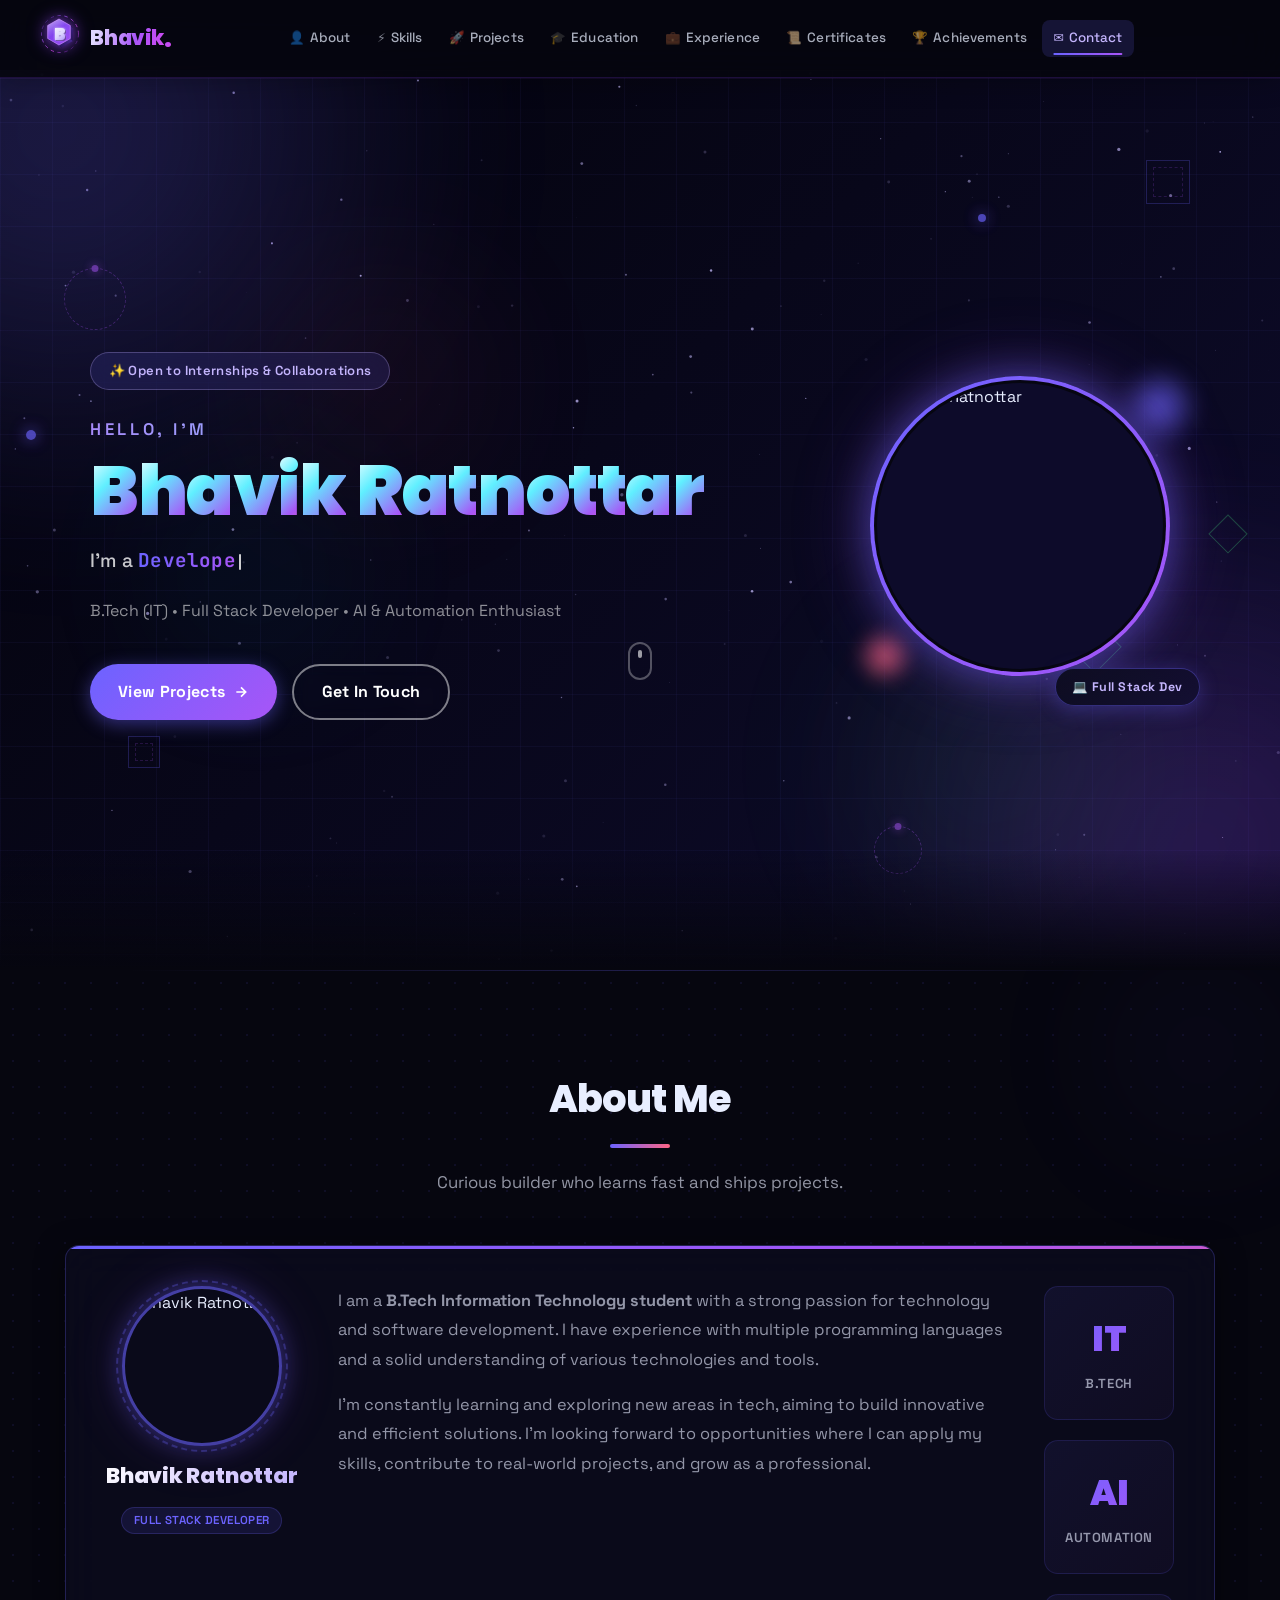
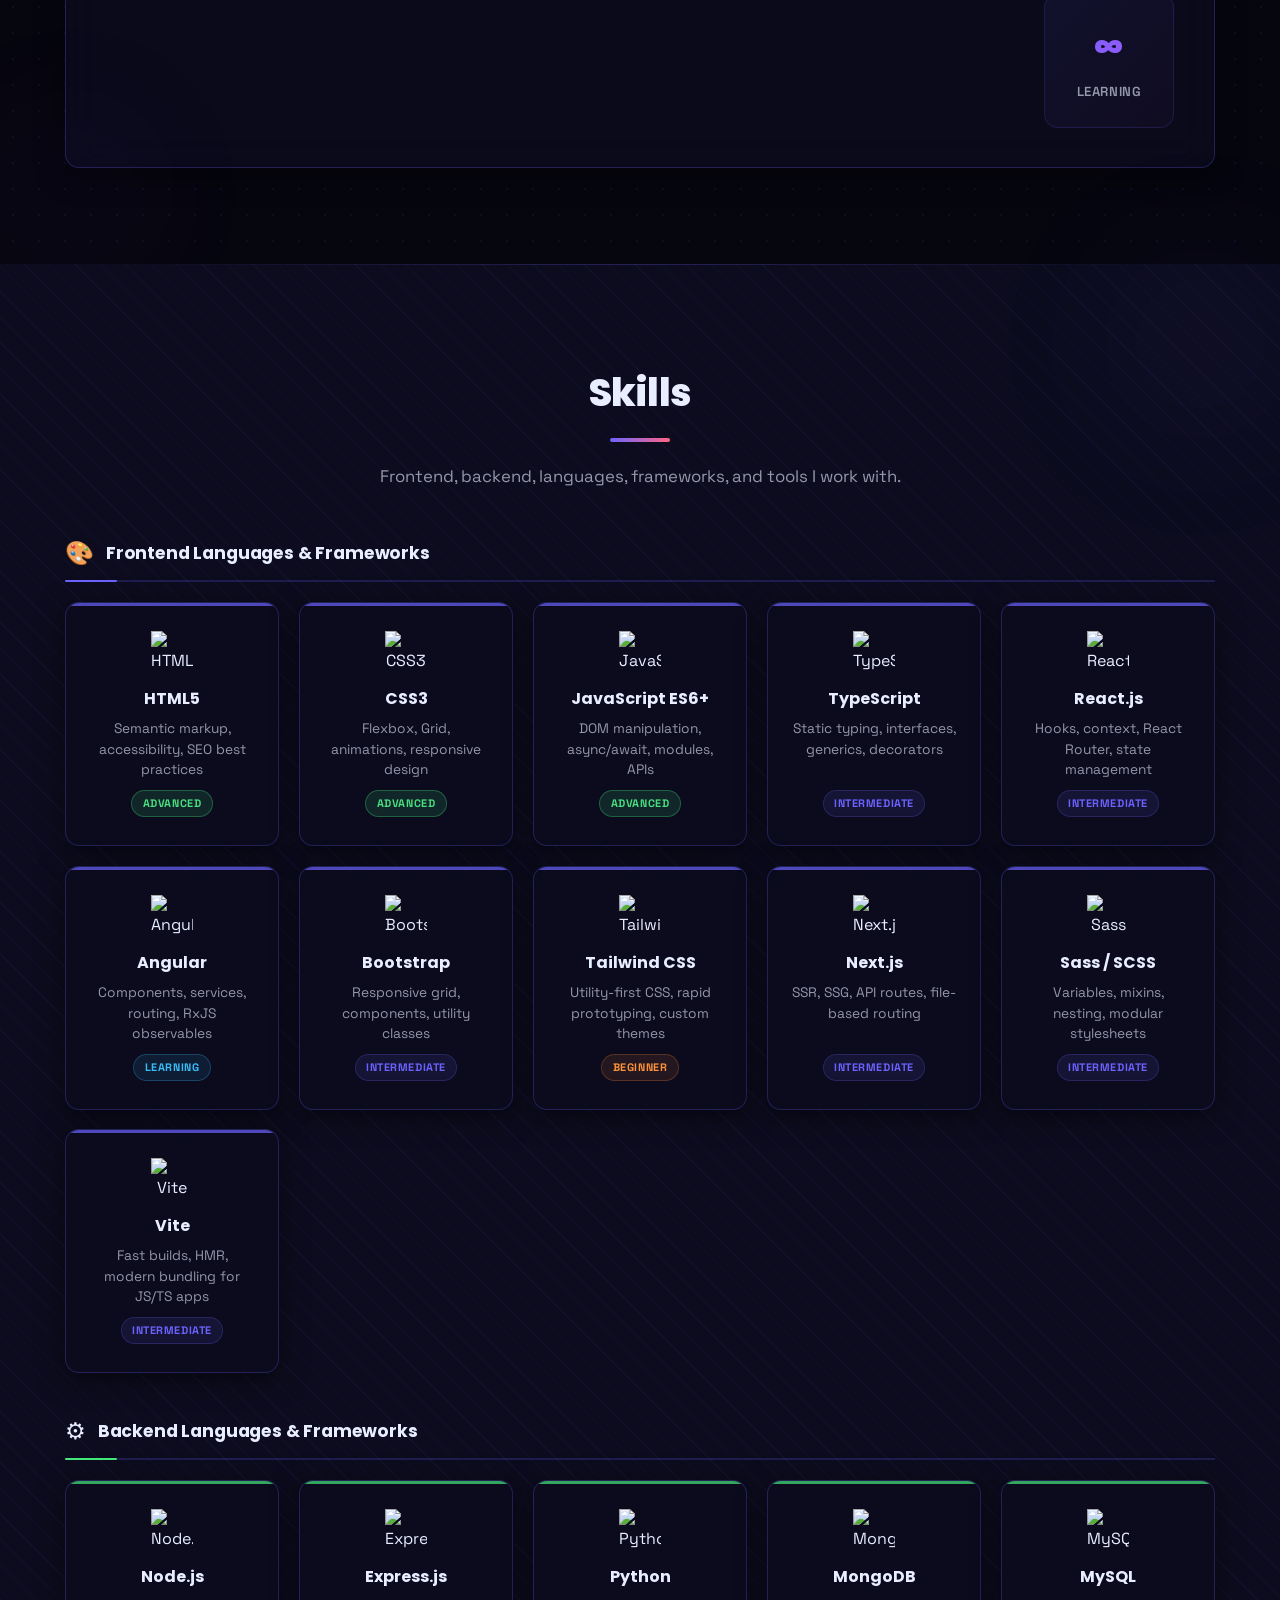
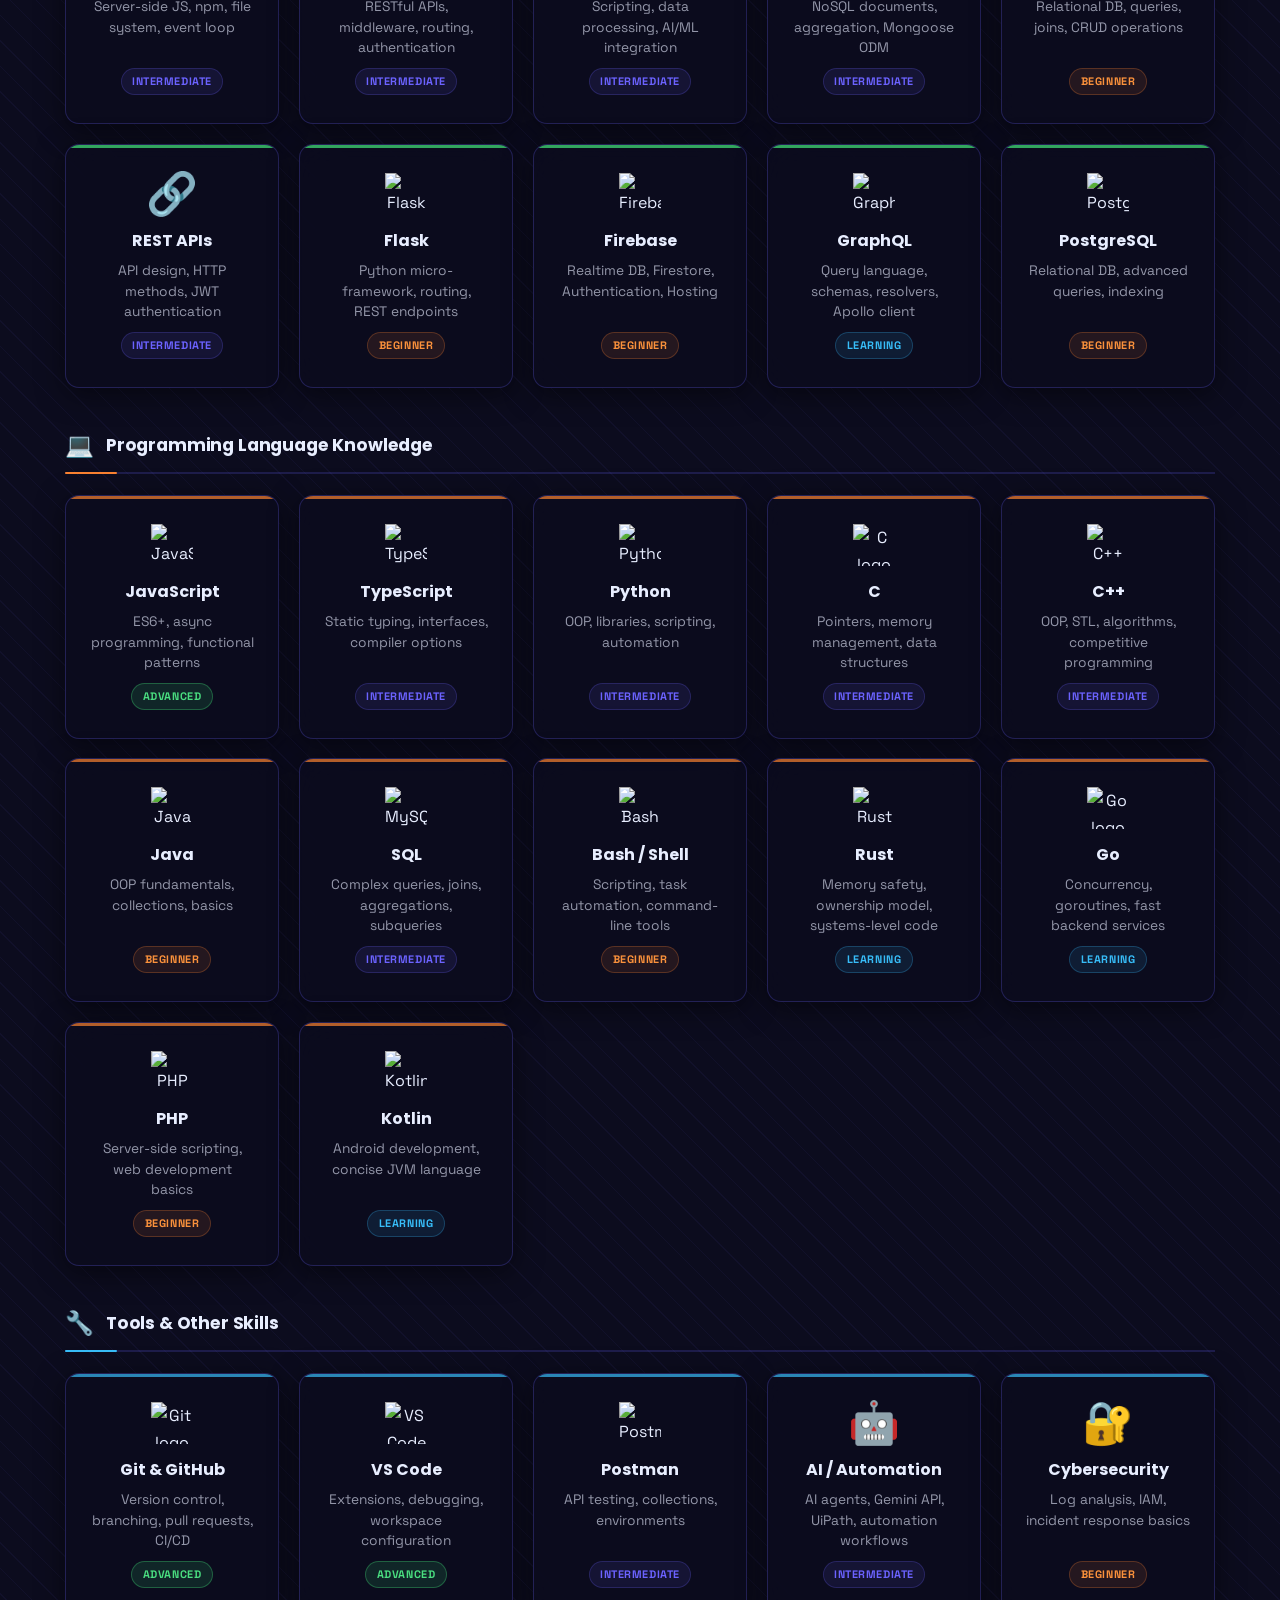
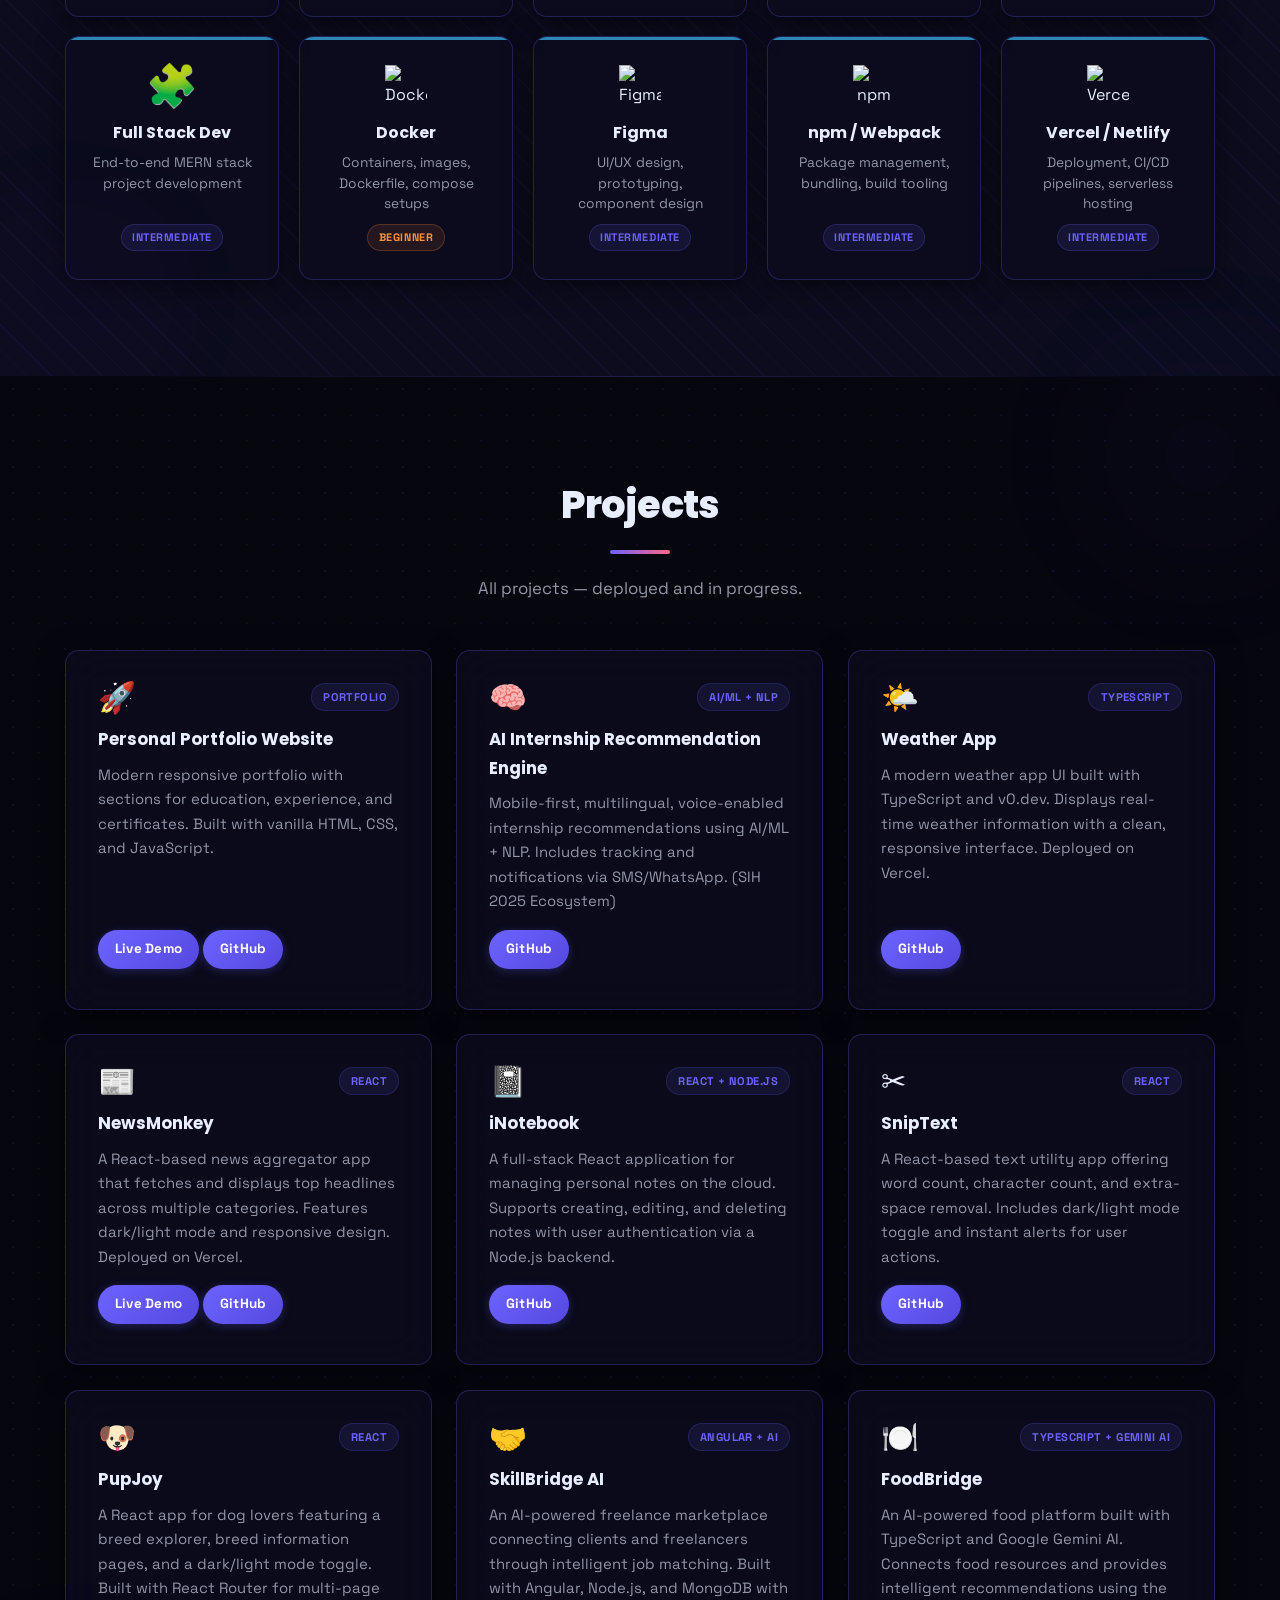
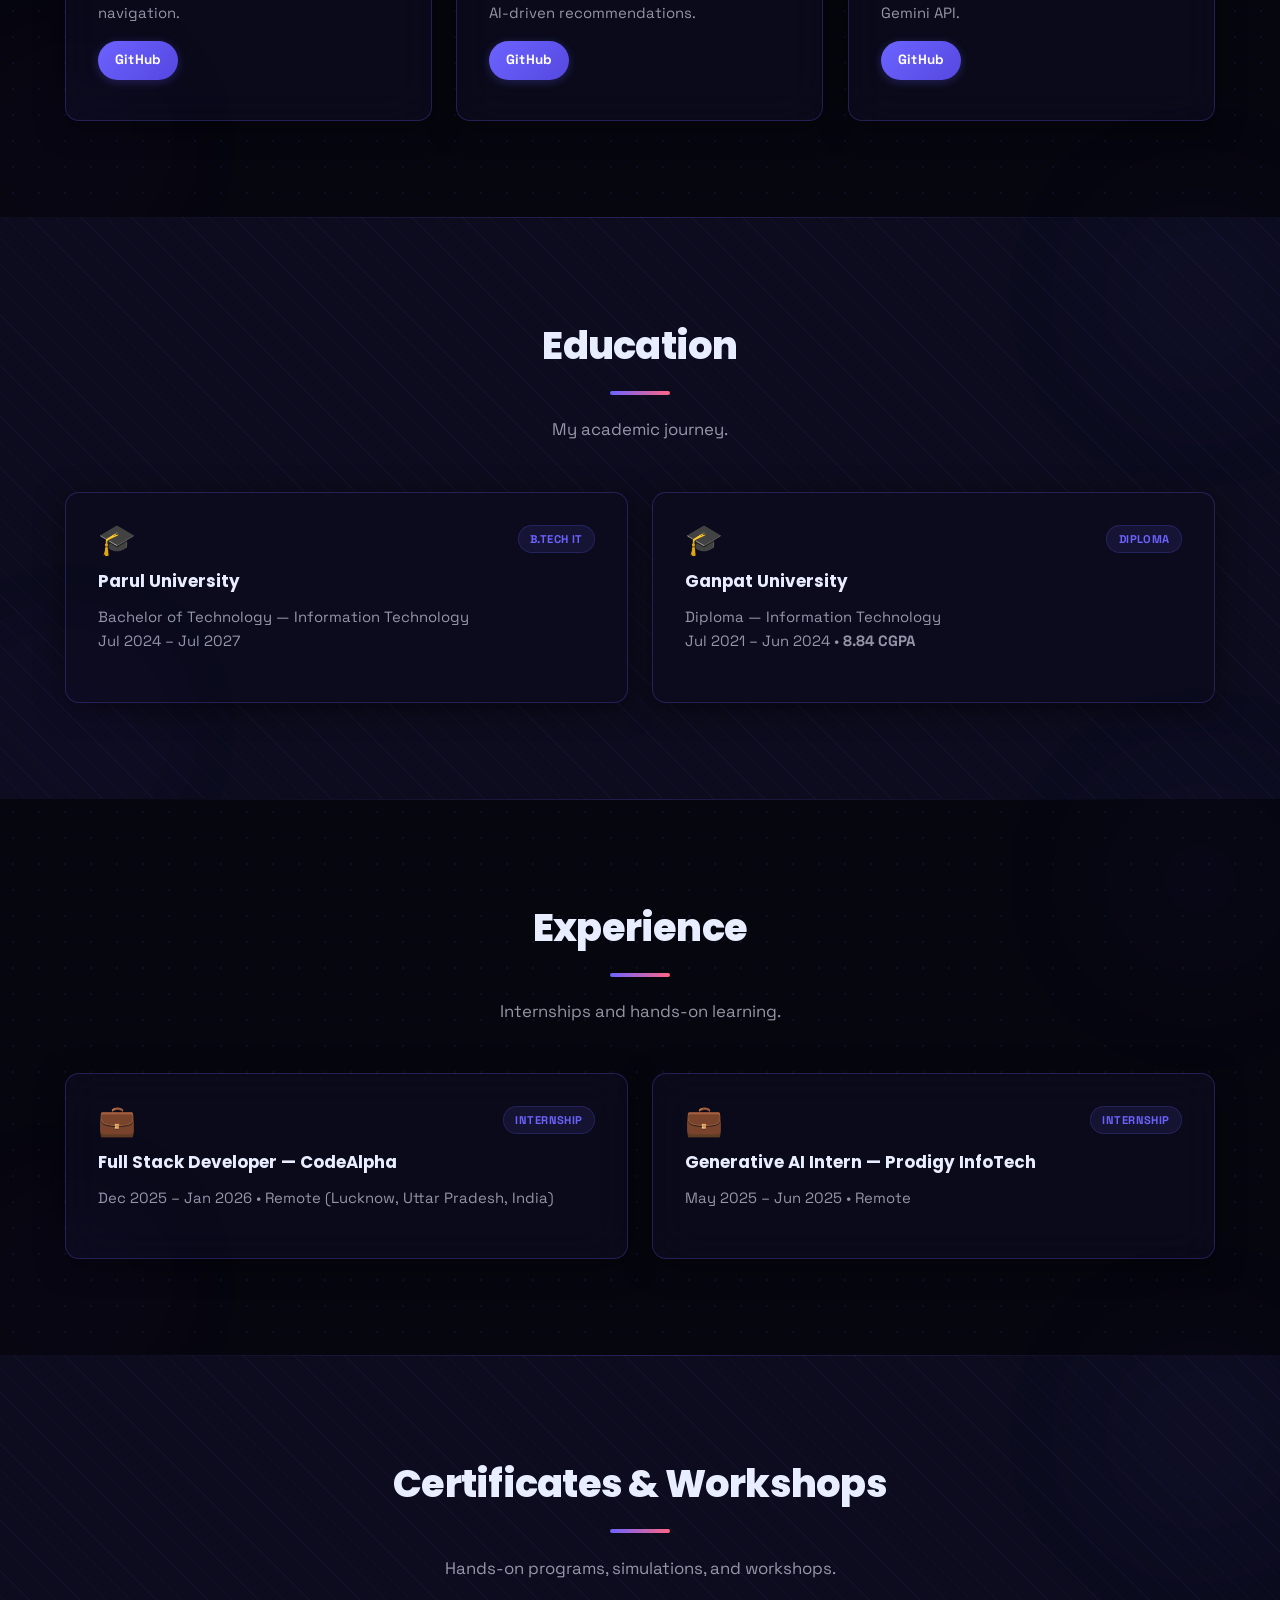
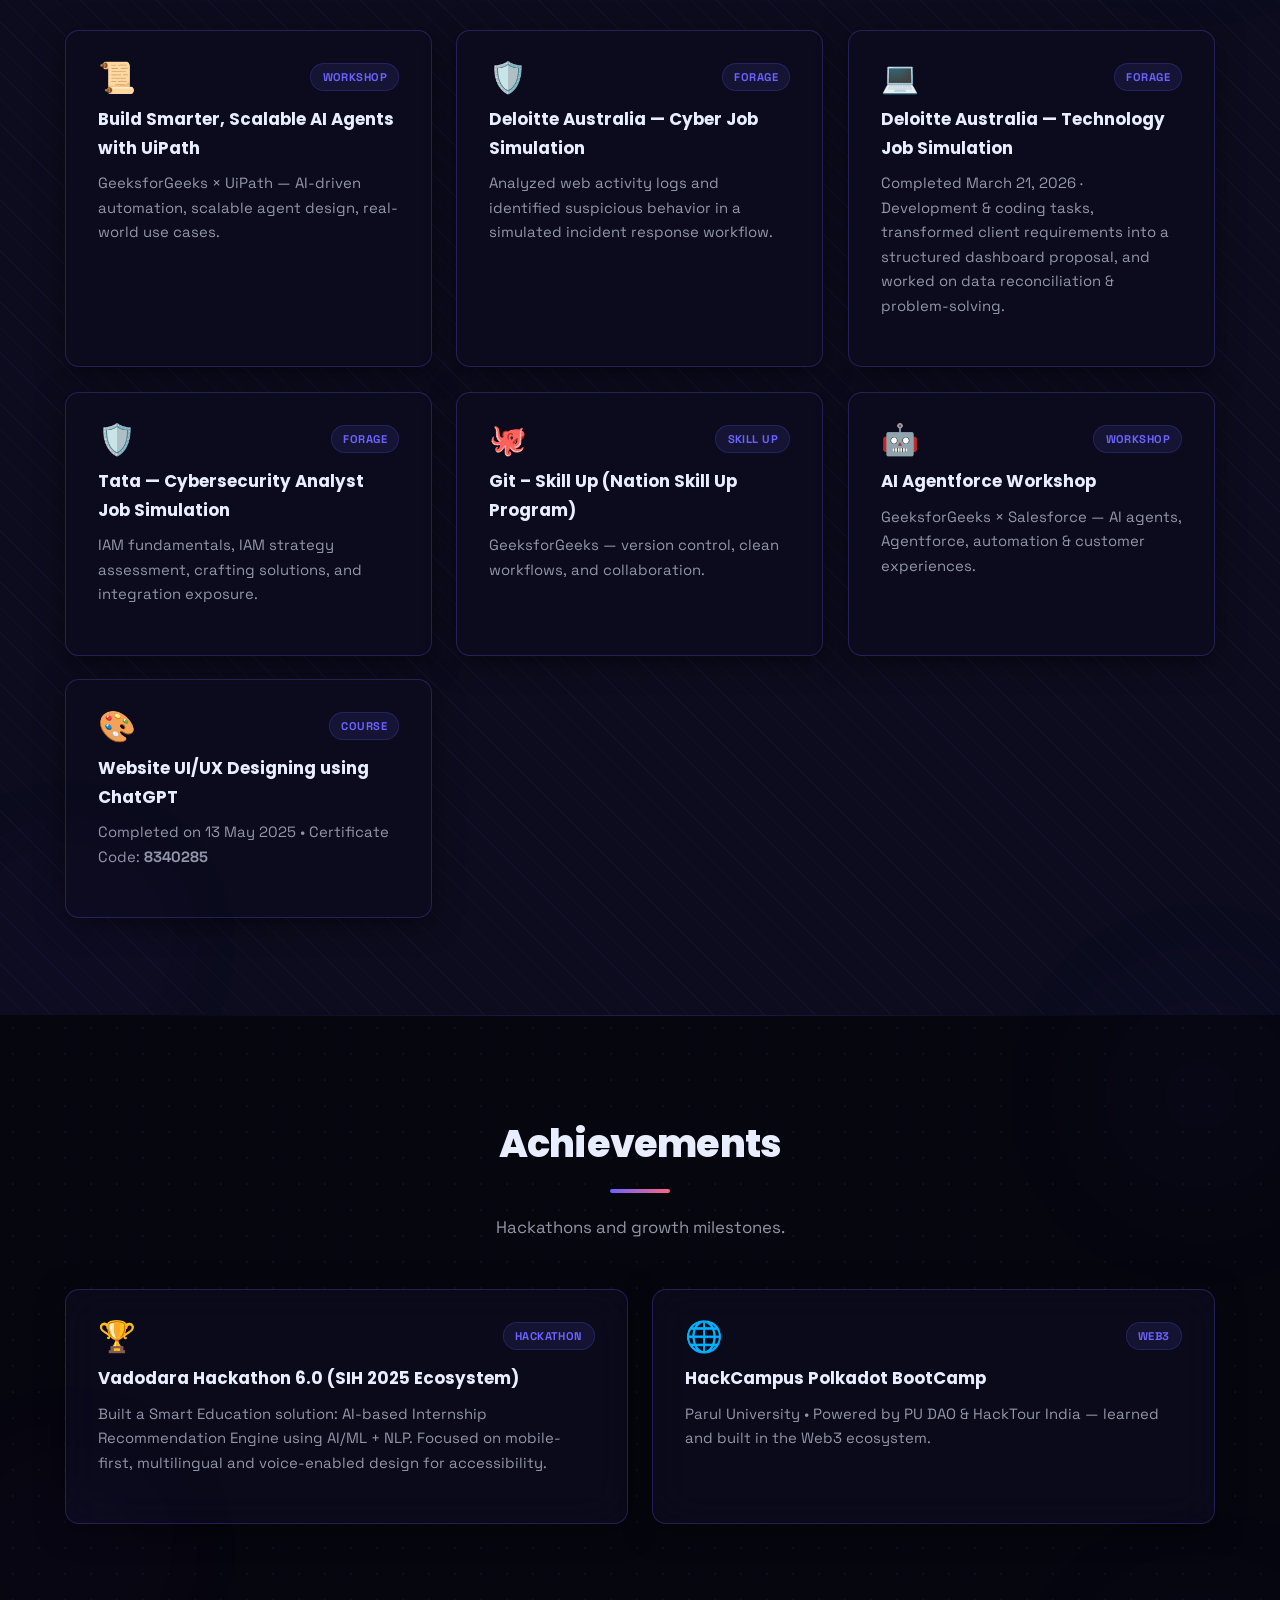
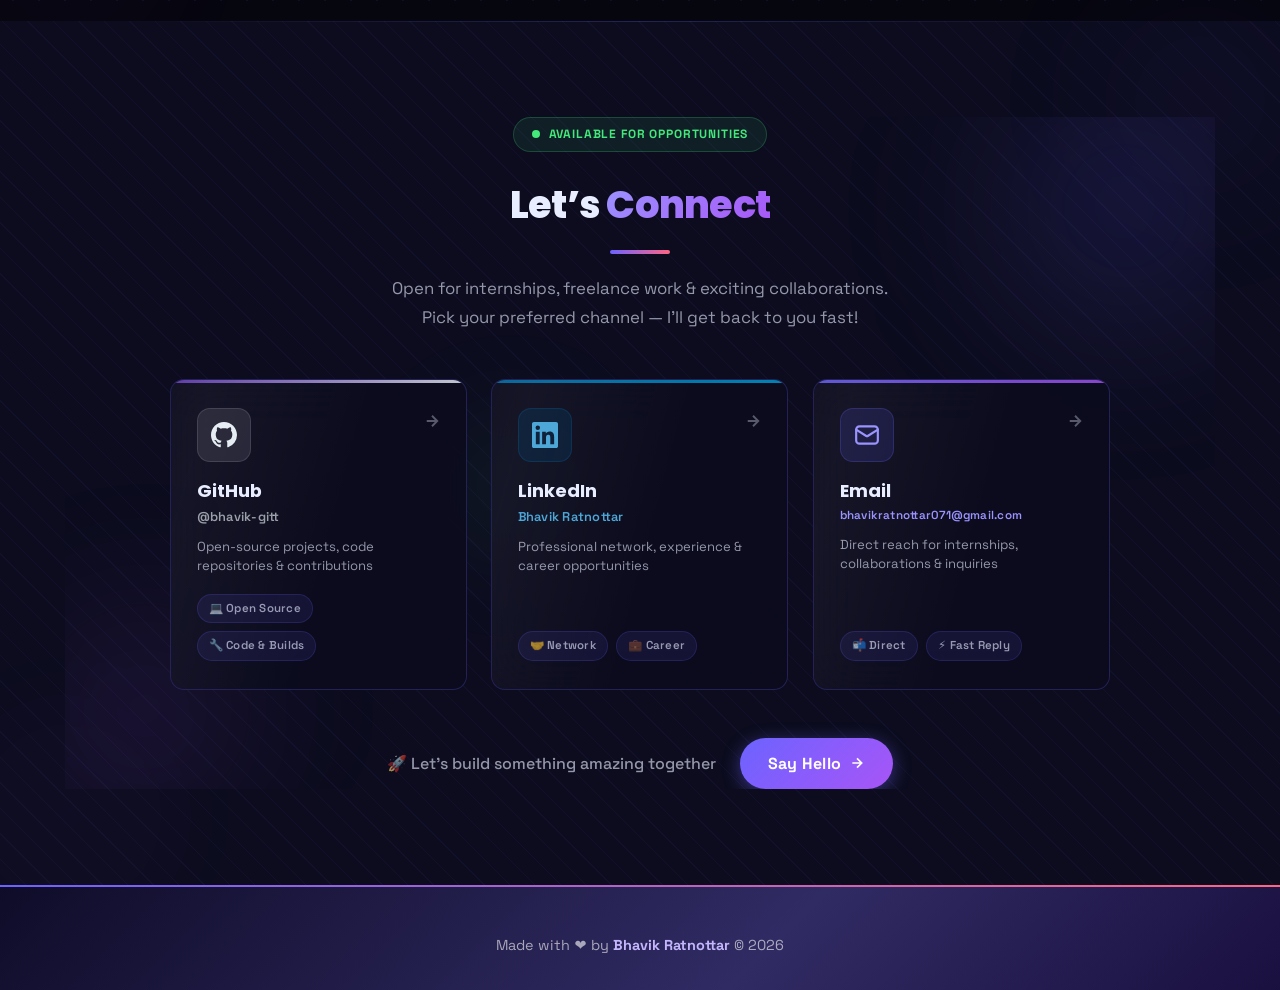
==== commit 33638b40: "fix: improve SQL alt text and add explicit Postman brand color Agent-Logs-Url: https://github.com/bh" ====
--- a/index.html
+++ b/index.html
@@ -512,7 +512,7 @@
             <span class="skill-level beginner">Beginner</span>
           </div>
           <div class="skill-card">
-            <img class="skill-icon" src="https://cdn.jsdelivr.net/gh/devicons/devicon@latest/icons/mysql/mysql-original.svg" alt="SQL logo">
+            <img class="skill-icon" src="https://cdn.jsdelivr.net/gh/devicons/devicon@latest/icons/mysql/mysql-original.svg" alt="MySQL / SQL logo">
             <h3>SQL</h3>
             <p>Complex queries, joins, aggregations, subqueries</p>
             <span class="skill-level intermediate">Intermediate</span>
@@ -570,7 +570,7 @@
             <span class="skill-level advanced">Advanced</span>
           </div>
           <div class="skill-card">
-            <img class="skill-icon" src="https://cdn.simpleicons.org/postman" alt="Postman logo">
+            <img class="skill-icon" src="https://cdn.simpleicons.org/postman/FF6C37" alt="Postman logo">
             <h3>Postman</h3>
             <p>API testing, collections, environments</p>
             <span class="skill-level intermediate">Intermediate</span>
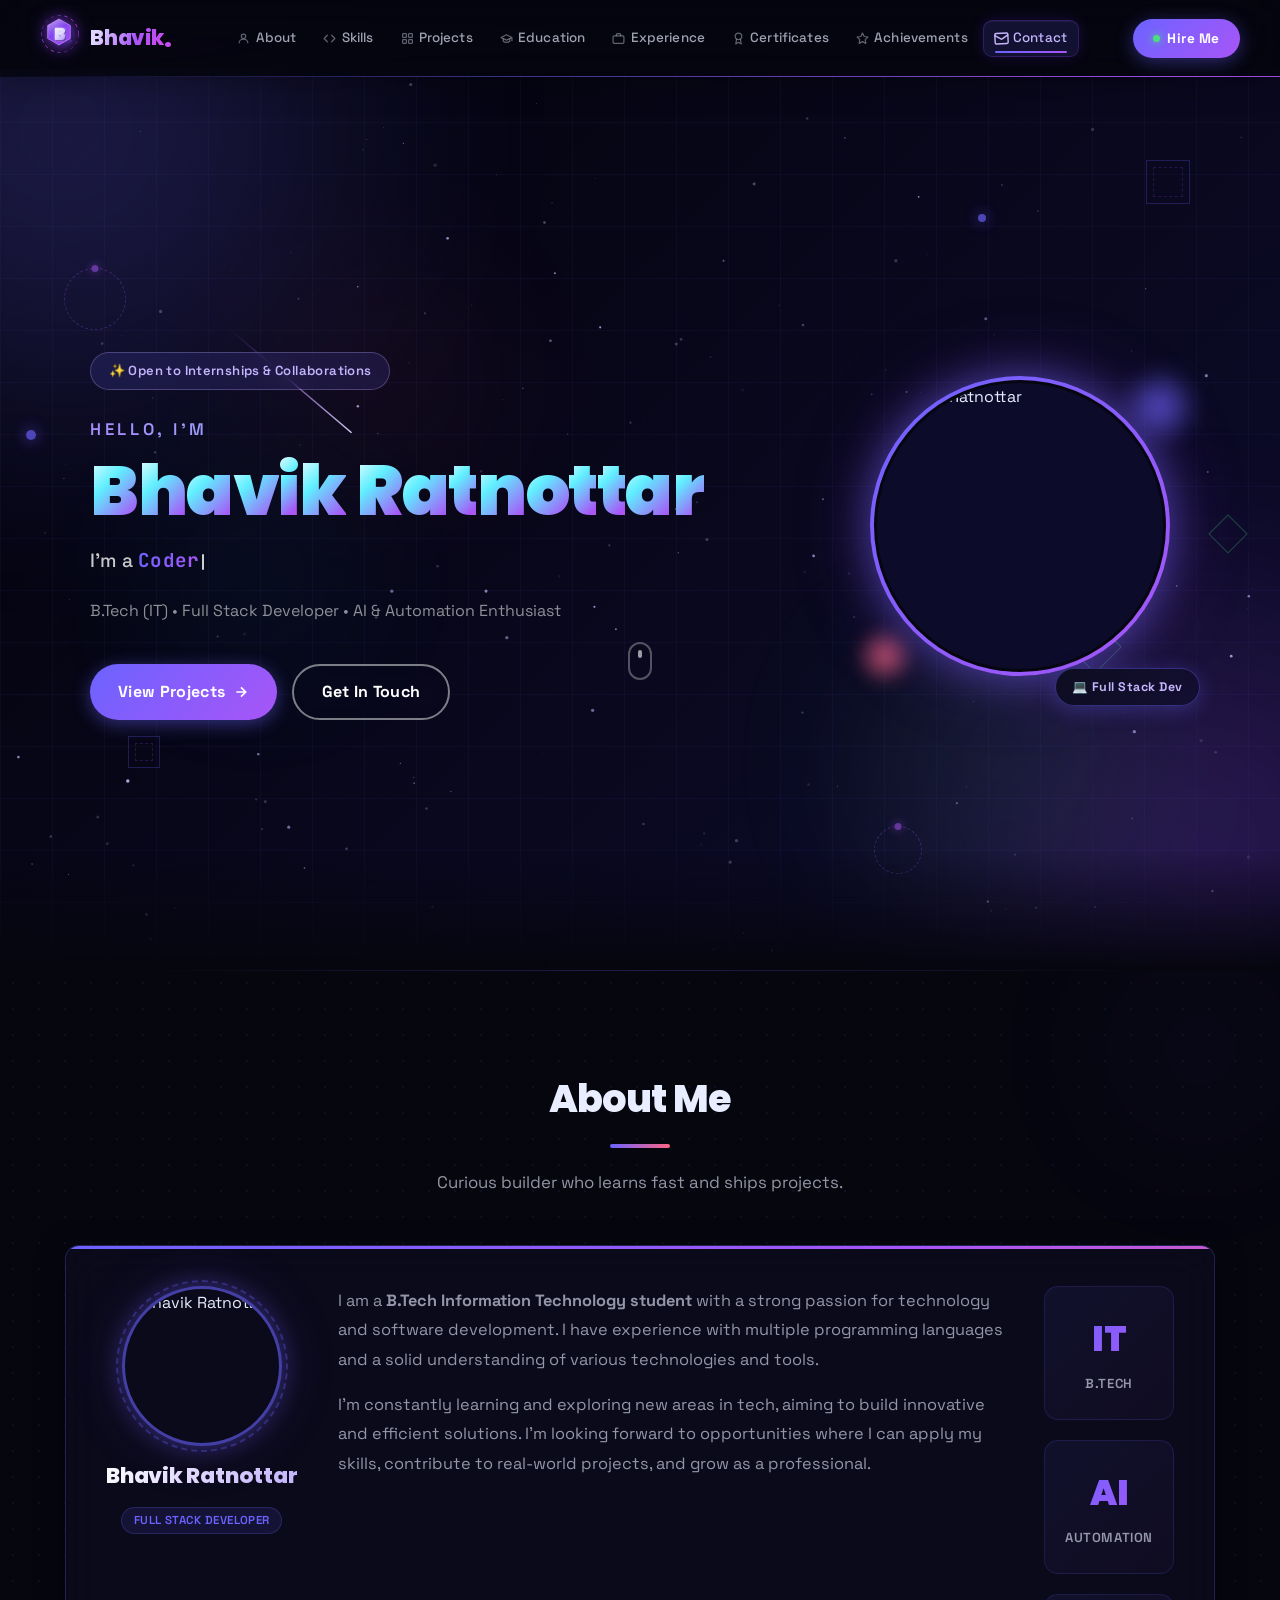
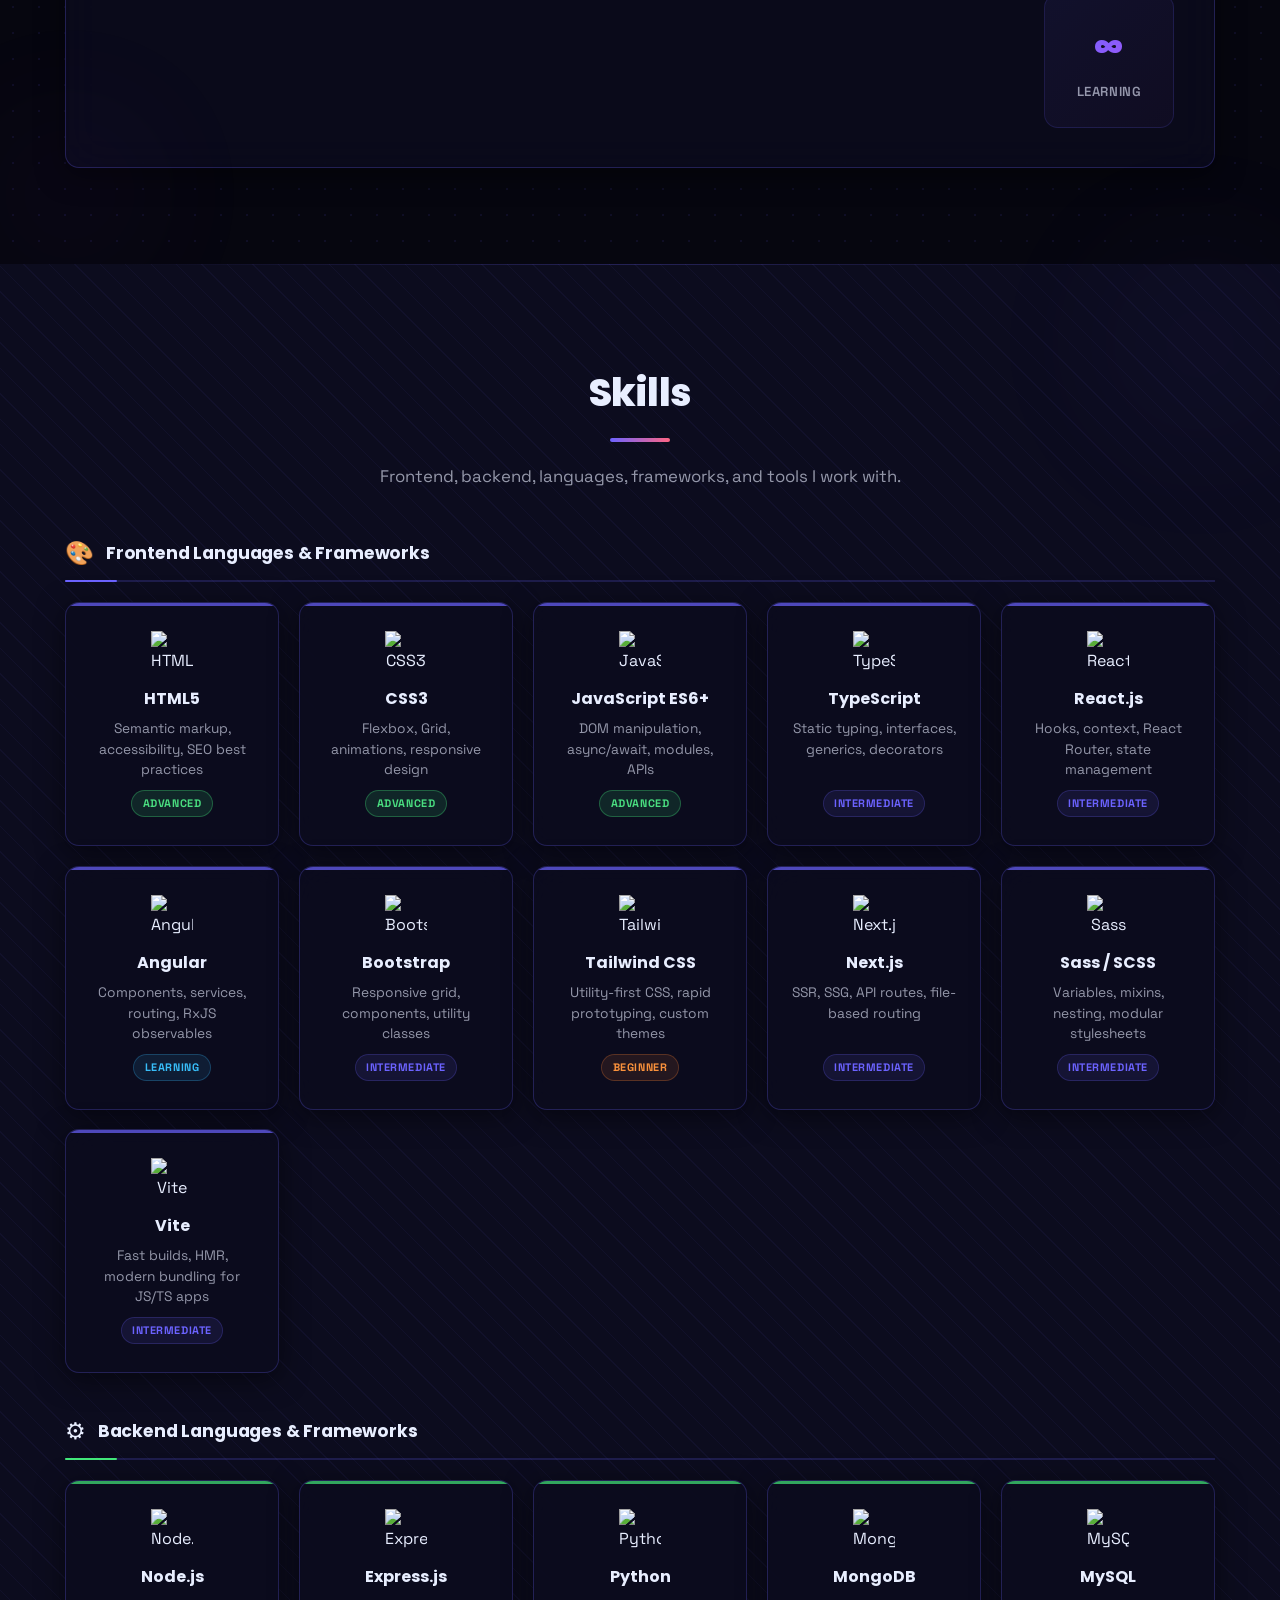
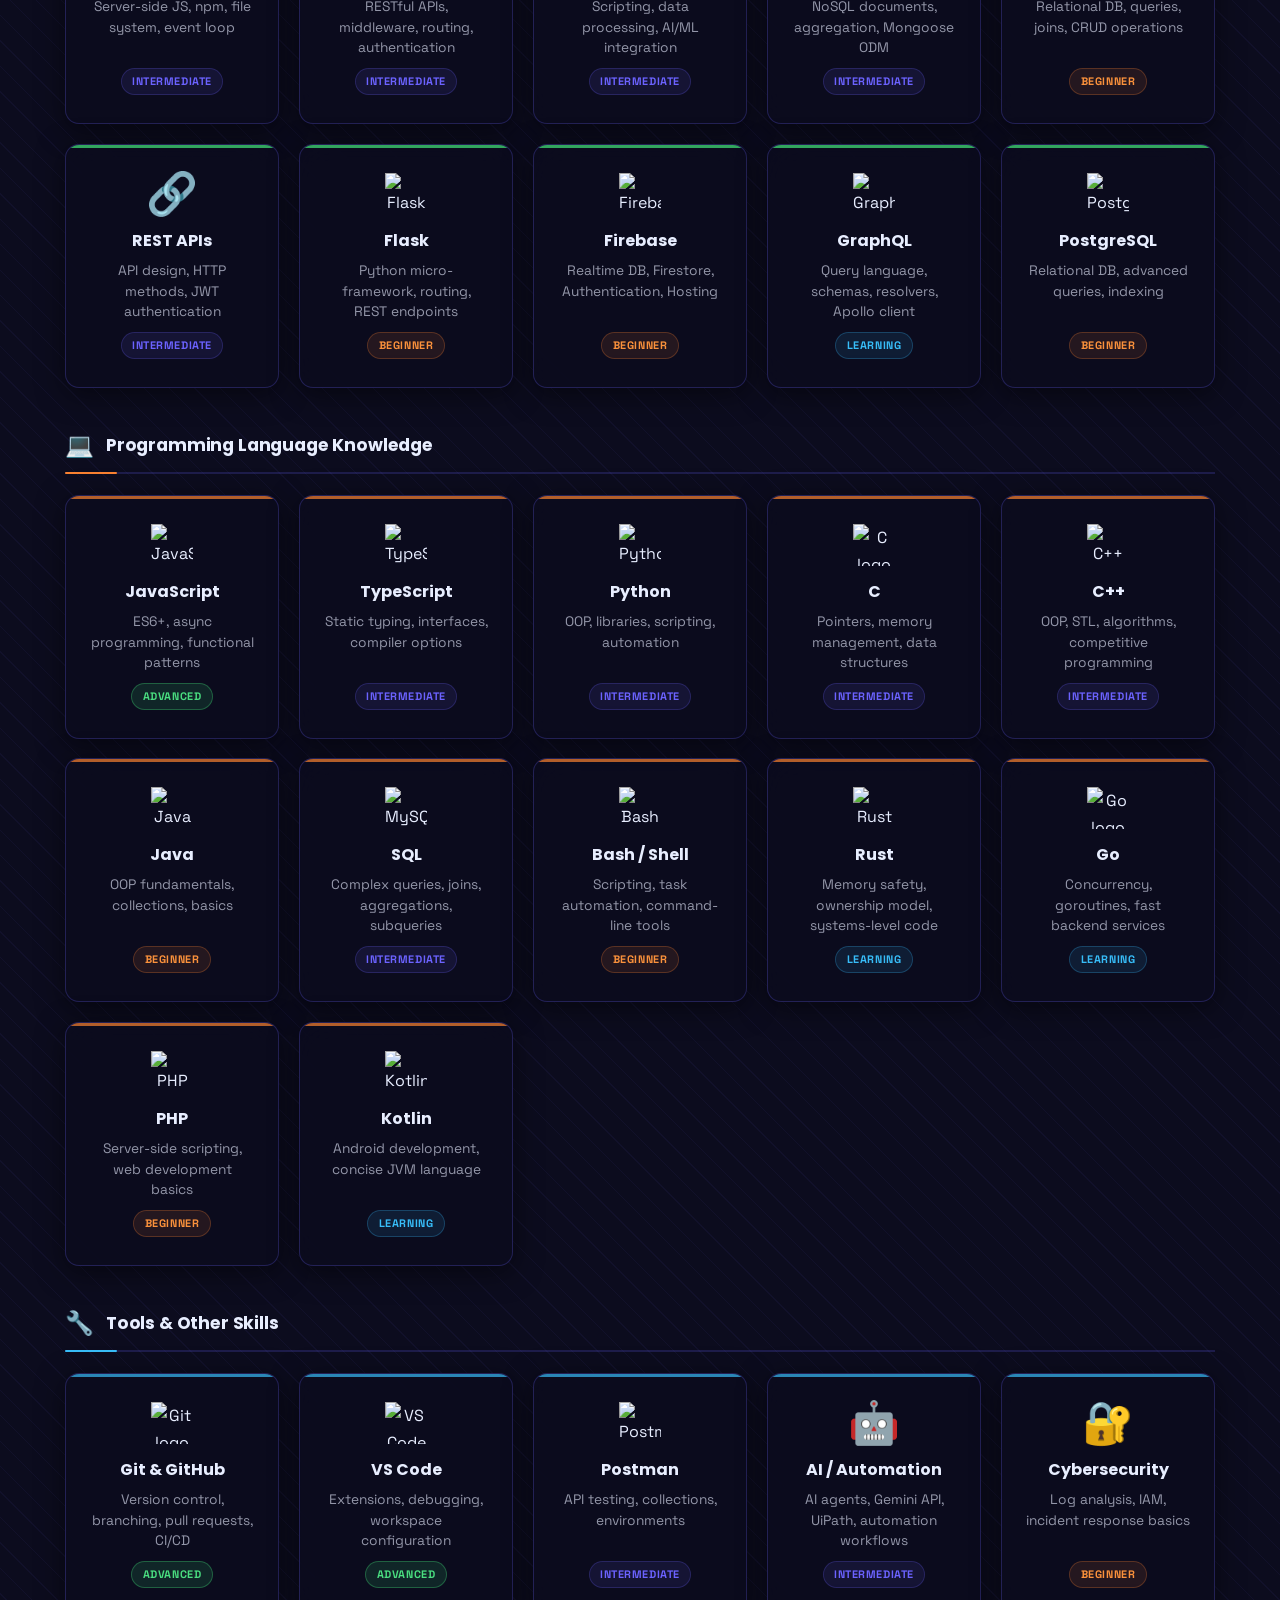
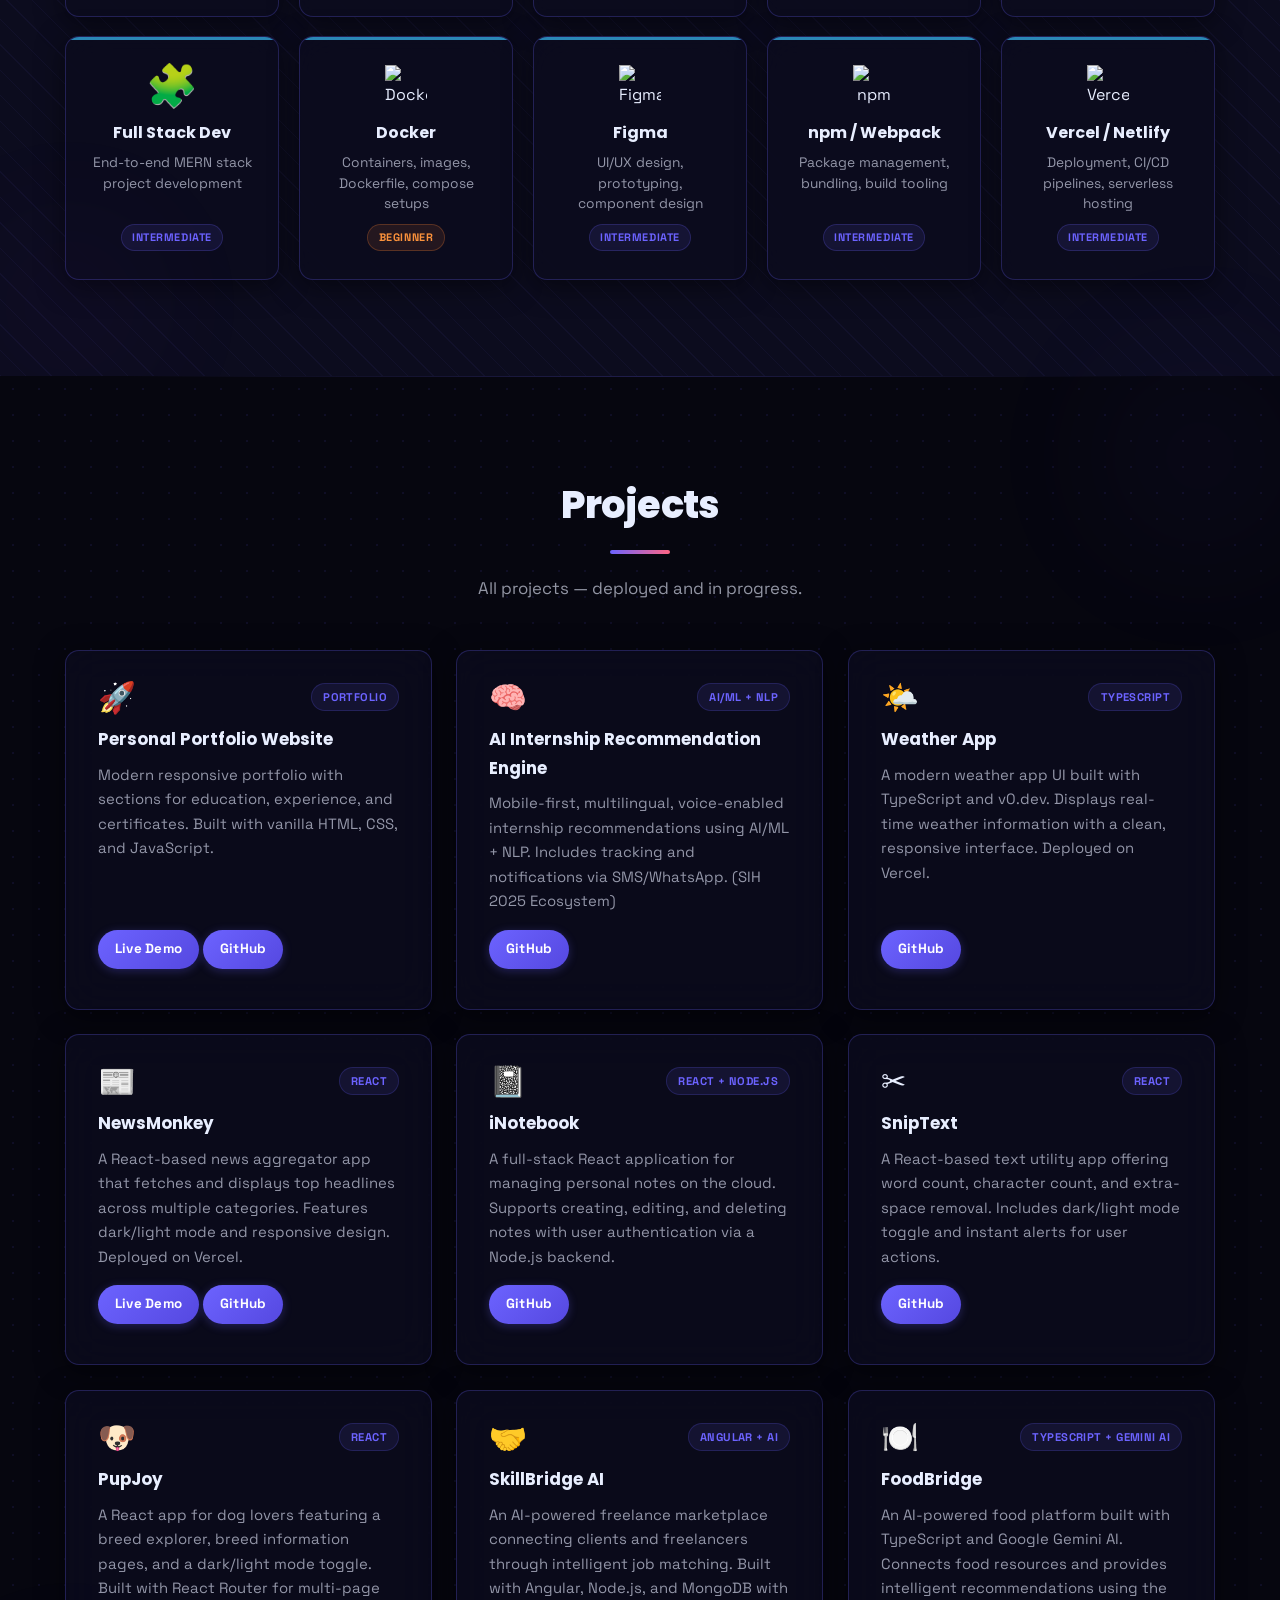
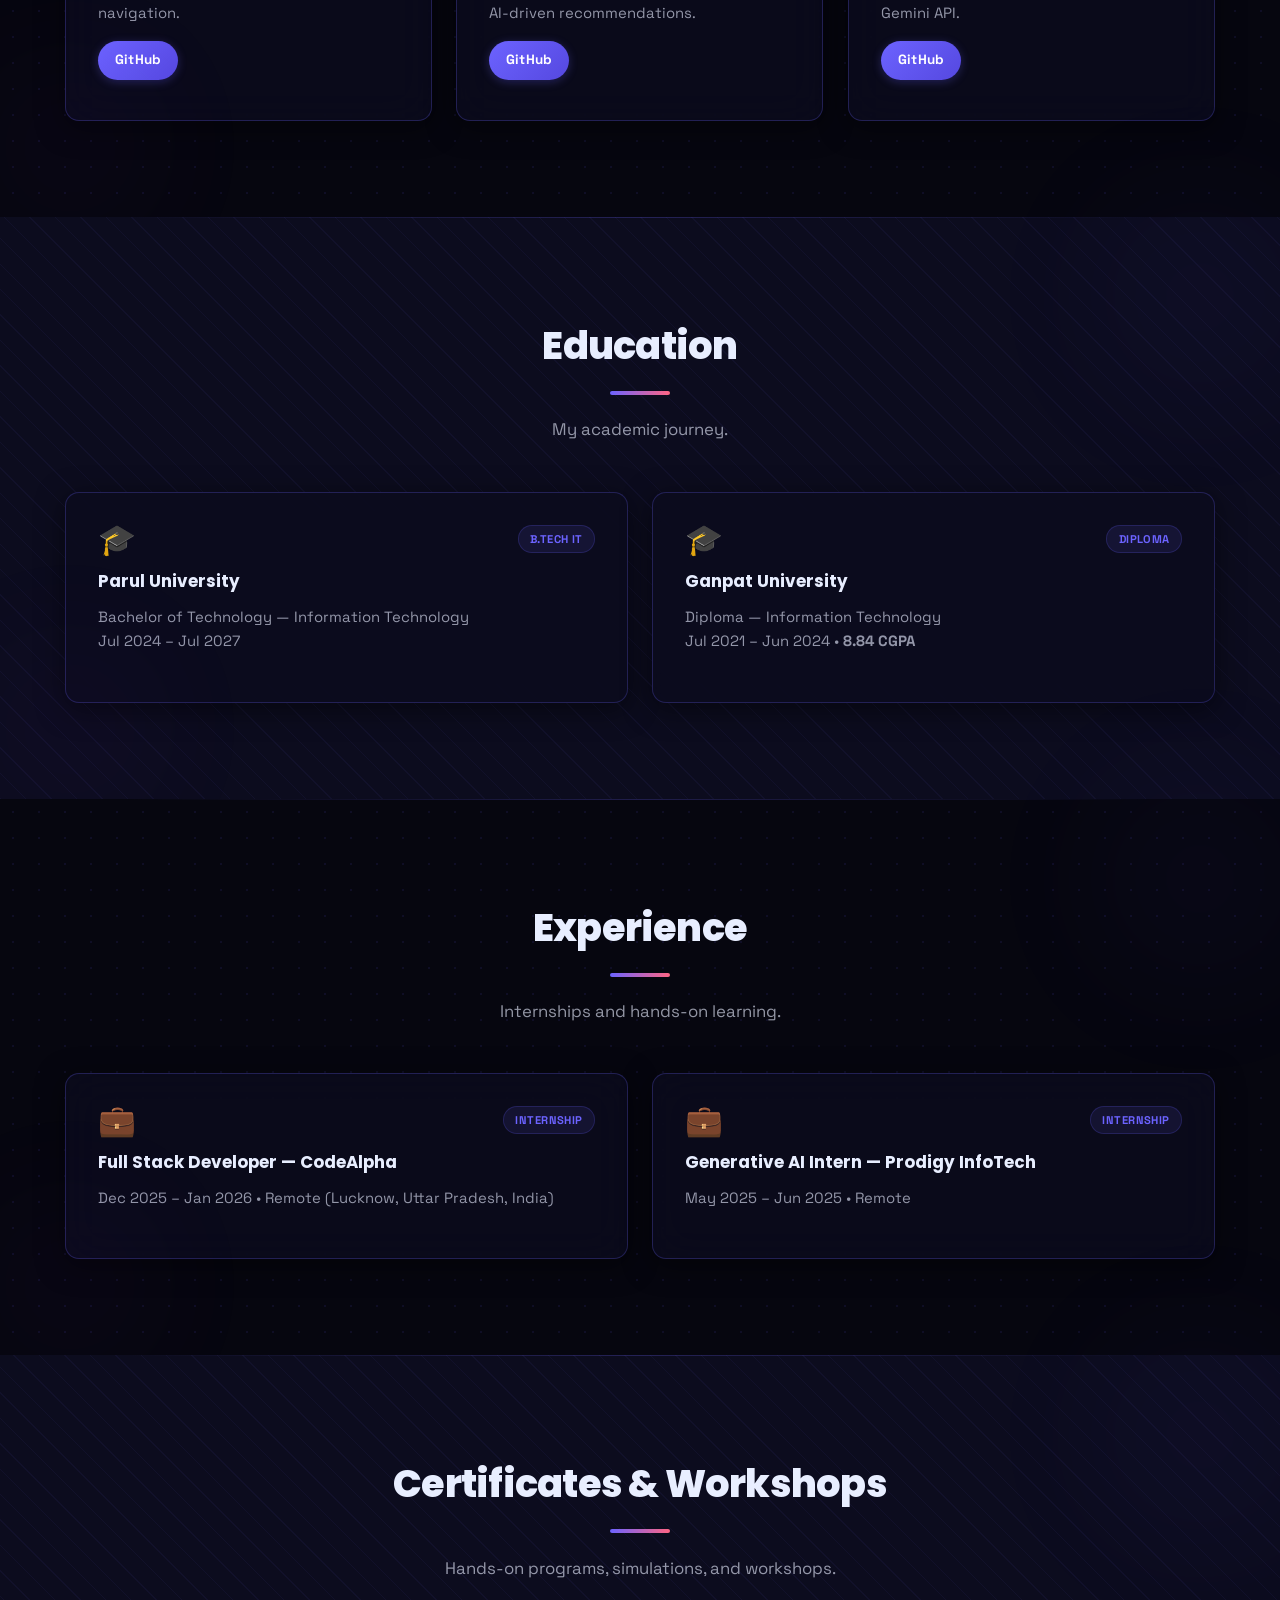
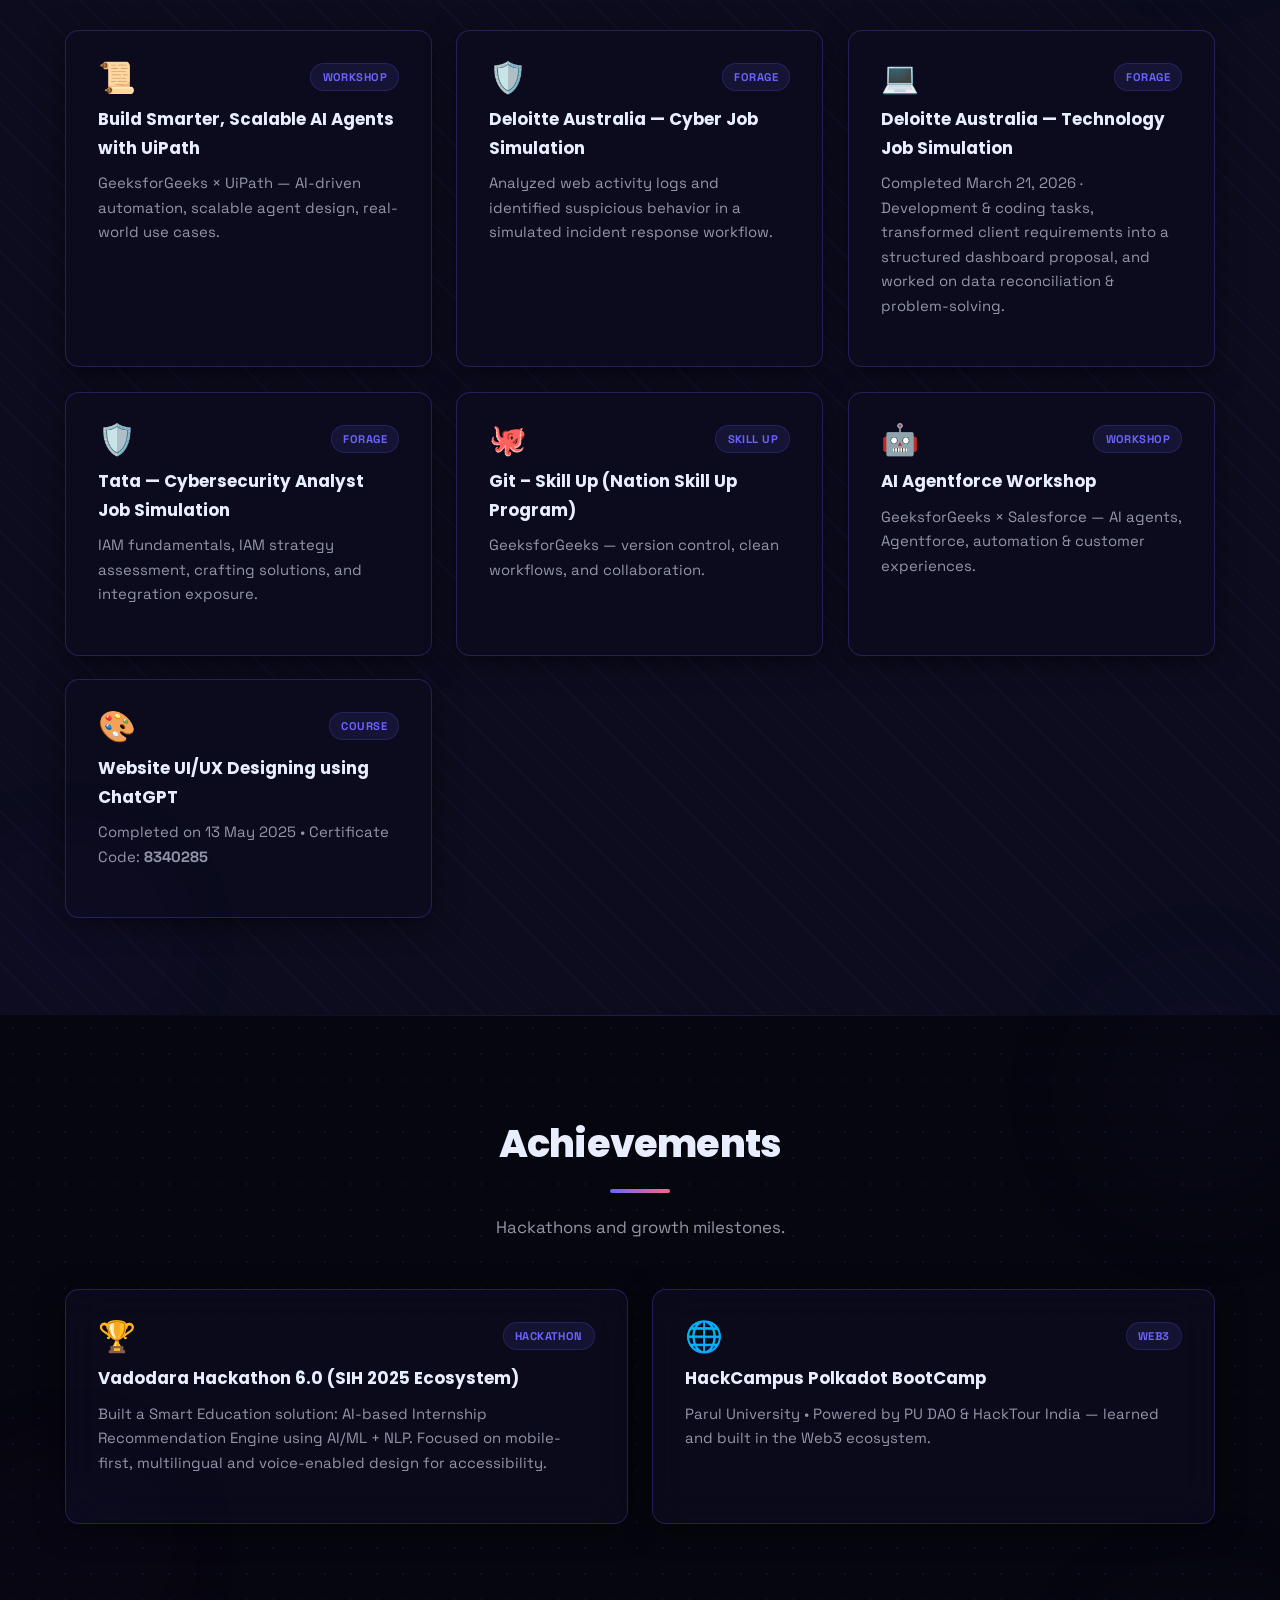
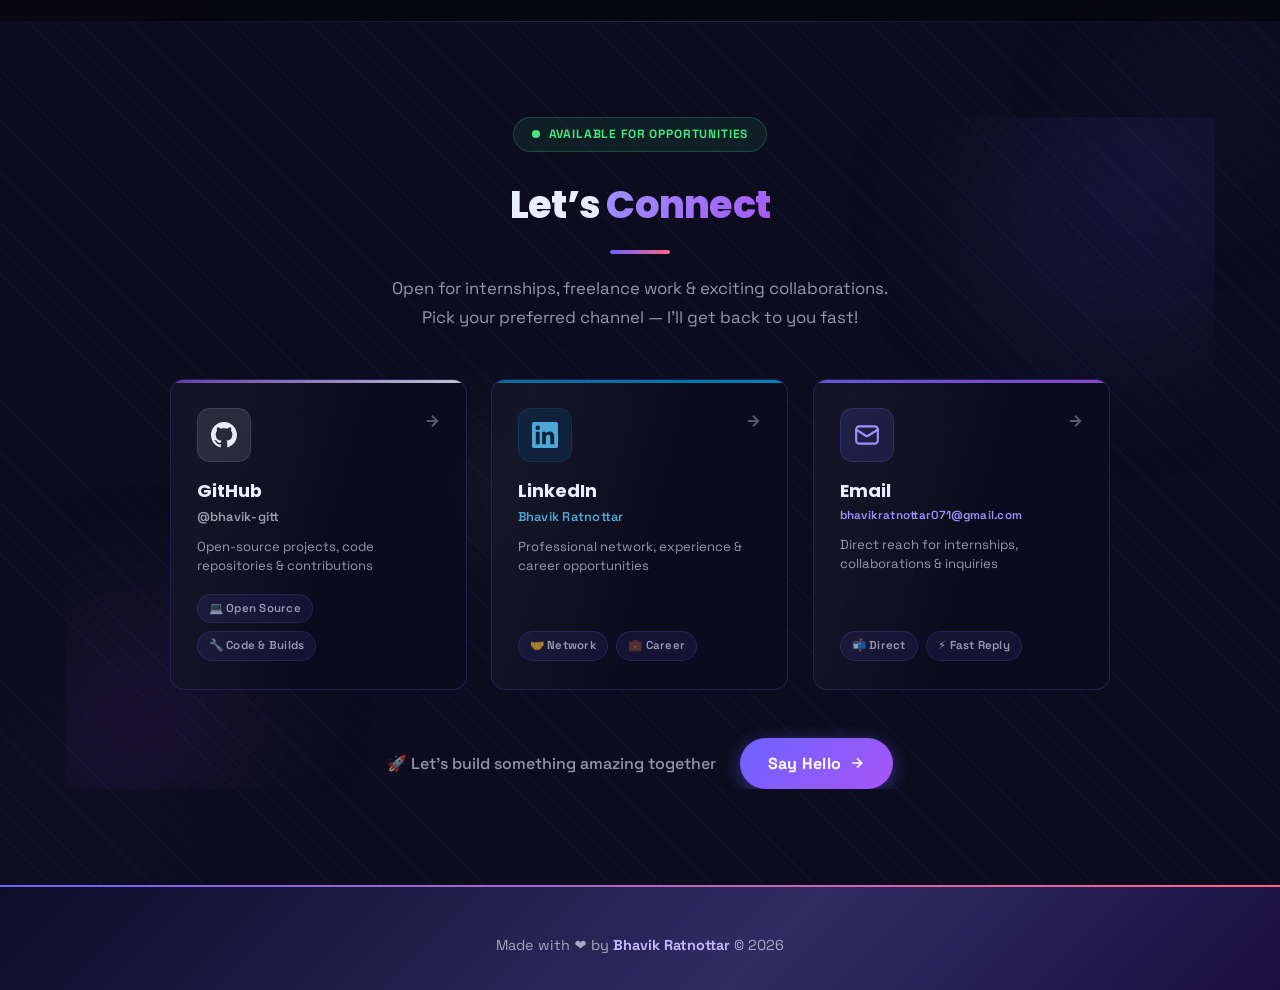
==== commit 0222feb6: "feat: advanced animated navbar - SVG icons, sliding indicator, entrance animation, hire btn, mobile " ====
--- a/index.html
+++ b/index.html
@@ -177,23 +177,28 @@
     </a>
 
     <ul class="nav-links" id="navLinks">
-      <li><a href="#about" data-section="about"><span class="nav-link-icon">👤</span>About</a></li>
-      <li><a href="#skills" data-section="skills"><span class="nav-link-icon">⚡</span>Skills</a></li>
-      <li><a href="#projects" data-section="projects"><span class="nav-link-icon">🚀</span>Projects</a></li>
-      <li><a href="#education" data-section="education"><span class="nav-link-icon">🎓</span>Education</a></li>
-      <li><a href="#experience" data-section="experience"><span class="nav-link-icon">💼</span>Experience</a></li>
-      <li><a href="#certificates" data-section="certificates"><span class="nav-link-icon">📜</span>Certificates</a></li>
-      <li><a href="#achievements" data-section="achievements"><span class="nav-link-icon">🏆</span>Achievements</a></li>
-      <li><a href="#contact" data-section="contact"><span class="nav-link-icon">✉️</span>Contact</a></li>
+      <li><a href="#about" data-section="about"><span class="nav-link-icon"><svg viewBox="0 0 24 24" fill="none" stroke="currentColor" stroke-width="2" stroke-linecap="round" stroke-linejoin="round" aria-hidden="true"><circle cx="12" cy="8" r="4"/><path d="M4 20c0-4 3.6-7 8-7s8 3 8 7"/></svg></span>About</a></li>
+      <li><a href="#skills" data-section="skills"><span class="nav-link-icon"><svg viewBox="0 0 24 24" fill="none" stroke="currentColor" stroke-width="2" stroke-linecap="round" stroke-linejoin="round" aria-hidden="true"><polyline points="16 18 22 12 16 6"/><polyline points="8 6 2 12 8 18"/></svg></span>Skills</a></li>
+      <li><a href="#projects" data-section="projects"><span class="nav-link-icon"><svg viewBox="0 0 24 24" fill="none" stroke="currentColor" stroke-width="2" stroke-linecap="round" stroke-linejoin="round" aria-hidden="true"><rect x="3" y="3" width="7" height="7" rx="1"/><rect x="14" y="3" width="7" height="7" rx="1"/><rect x="14" y="14" width="7" height="7" rx="1"/><rect x="3" y="14" width="7" height="7" rx="1"/></svg></span>Projects</a></li>
+      <li><a href="#education" data-section="education"><span class="nav-link-icon"><svg viewBox="0 0 24 24" fill="none" stroke="currentColor" stroke-width="2" stroke-linecap="round" stroke-linejoin="round" aria-hidden="true"><path d="M22 10v6M2 10l10-5 10 5-10 5z"/><path d="M6 12v5c3 3 9 3 12 0v-5"/></svg></span>Education</a></li>
+      <li><a href="#experience" data-section="experience"><span class="nav-link-icon"><svg viewBox="0 0 24 24" fill="none" stroke="currentColor" stroke-width="2" stroke-linecap="round" stroke-linejoin="round" aria-hidden="true"><rect x="2" y="7" width="20" height="14" rx="2"/><path d="M16 7V5a2 2 0 0 0-2-2h-4a2 2 0 0 0-2 2v2"/></svg></span>Experience</a></li>
+      <li><a href="#certificates" data-section="certificates"><span class="nav-link-icon"><svg viewBox="0 0 24 24" fill="none" stroke="currentColor" stroke-width="2" stroke-linecap="round" stroke-linejoin="round" aria-hidden="true"><circle cx="12" cy="8" r="6"/><path d="M15.477 12.89 17 22l-5-3-5 3 1.523-9.11"/></svg></span>Certificates</a></li>
+      <li><a href="#achievements" data-section="achievements"><span class="nav-link-icon"><svg viewBox="0 0 24 24" fill="none" stroke="currentColor" stroke-width="2" stroke-linecap="round" stroke-linejoin="round" aria-hidden="true"><polygon points="12 2 15.09 8.26 22 9.27 17 14.14 18.18 21.02 12 17.77 5.82 21.02 7 14.14 2 9.27 8.91 8.26 12 2"/></svg></span>Achievements</a></li>
+      <li><a href="#contact" data-section="contact"><span class="nav-link-icon"><svg viewBox="0 0 24 24" fill="none" stroke="currentColor" stroke-width="2" stroke-linecap="round" stroke-linejoin="round" aria-hidden="true"><rect x="2" y="4" width="20" height="16" rx="2"/><path d="m22 7-8.97 5.7a1.94 1.94 0 0 1-2.06 0L2 7"/></svg></span>Contact</a></li>
     </ul>
 
     <div class="nav-actions">
+      <a href="#contact" class="nav-hire-btn">
+        <span class="nav-hire-pulse" aria-hidden="true"></span>
+        Hire Me
+      </a>
       <button class="hamburger" id="hamburger" type="button" aria-label="Toggle navigation menu" aria-expanded="false" aria-controls="navLinks">
         <span></span>
         <span></span>
         <span></span>
       </button>
     </div>
+    <span class="nav-indicator" id="navIndicator" aria-hidden="true"></span>
   </nav>
   <div class="nav-overlay" id="navOverlay" aria-hidden="true"></div>
 
@@ -1252,6 +1257,43 @@
       const links = Array.from(document.querySelectorAll(".nav-links a[data-section]"));
       const sections = links.map(l => document.getElementById(l.dataset.section)).filter(Boolean);
 
+      /* ── Sliding nav indicator ──────────────────────────────────────────────── */
+      const navIndicator = document.getElementById("navIndicator");
+      const navEl = document.getElementById("navbar");
+
+      function moveIndicatorTo(el) {
+        if (!navIndicator || !navEl || !el) return;
+        if (window.innerWidth <= 1050) return;
+        const navRect = navEl.getBoundingClientRect();
+        const elRect  = el.getBoundingClientRect();
+        navIndicator.style.left   = (elRect.left - navRect.left) + "px";
+        navIndicator.style.top    = (elRect.top  - navRect.top)  + "px";
+        navIndicator.style.width  = elRect.width  + "px";
+        navIndicator.style.height = elRect.height + "px";
+        navIndicator.style.opacity = "1";
+      }
+
+      function hideIndicator() {
+        if (navIndicator) navIndicator.style.opacity = "0";
+      }
+
+      if (navLinks && navIndicator) {
+        navLinks.querySelectorAll("a").forEach(a => {
+          a.addEventListener("mouseenter", () => moveIndicatorTo(a));
+          a.addEventListener("mouseleave", () => {
+            const active = navLinks.querySelector("a.active");
+            if (active) moveIndicatorTo(active);
+            else hideIndicator();
+          });
+        });
+        // Re-position on window resize
+        window.addEventListener("resize", () => {
+          const active = navLinks.querySelector("a.active");
+          if (active) moveIndicatorTo(active);
+          else hideIndicator();
+        }, { passive: true });
+      }
+
       const observer = new IntersectionObserver((entries) => {
         const intersecting = entries.filter(e => e.isIntersecting);
         if (!intersecting.length) return;
@@ -1261,7 +1303,10 @@
         );
         links.forEach(a => a.classList.remove("active"));
         const active = links.find(a => a.dataset.section === best.target.id);
-        if (active) active.classList.add("active");
+        if (active) {
+          active.classList.add("active");
+          moveIndicatorTo(active);
+        }
       }, { rootMargin: "-45% 0px -45% 0px", threshold: 0.01 });
       sections.forEach(sec => observer.observe(sec));
 
--- a/style.css
+++ b/style.css
@@ -211,6 +211,16 @@
 /* ===========================
    Navbar — Premium Dark Redesign
    =========================== */
+@keyframes navbarEnter {
+    from { transform: translateY(-100%); opacity: 0; }
+    to   { transform: translateY(0);     opacity: 1; }
+}
+
+@keyframes navBorderGlow {
+    0%, 100% { background-position: 0% 50%;   opacity: 0.6; }
+    50%       { background-position: 100% 50%; opacity: 1;   }
+}
+
 .navbar {
     position: fixed;
     top: 0;
@@ -222,19 +232,36 @@
     justify-content: space-between;
     align-items: center;
     padding: 0.9rem 2.5rem;
-    background: rgba(6, 6, 15, 0.88);
-    backdrop-filter: blur(28px);
-    -webkit-backdrop-filter: blur(28px);
-    border-bottom: 1px solid rgba(124, 58, 237, 0.2);
-    box-shadow: 0 1px 0 rgba(168, 85, 247, 0.08), 0 4px 24px rgba(0, 0, 0, 0.25);
-    transition: padding 0.3s ease, box-shadow 0.3s ease, background 0.3s ease, border-color 0.3s ease;
+    background: rgba(6, 6, 15, 0.82);
+    backdrop-filter: blur(32px) saturate(180%);
+    -webkit-backdrop-filter: blur(32px) saturate(180%);
+    border-bottom: none;
+    box-shadow: 0 4px 32px rgba(0, 0, 0, 0.3);
+    transition: padding 0.3s ease, box-shadow 0.3s ease, background 0.3s ease;
+    animation: navbarEnter 0.7s cubic-bezier(0.22, 1, 0.36, 1) both;
+}
+
+/* Animated gradient border at the bottom of the navbar */
+.navbar::after {
+    content: '';
+    position: absolute;
+    bottom: 0; left: 0; right: 0;
+    height: 1px;
+    background: linear-gradient(90deg,
+        transparent 0%,
+        rgba(108, 99, 255, 0.5) 20%,
+        rgba(168, 85, 247, 0.9) 45%,
+        rgba(217, 70, 239, 0.8) 65%,
+        rgba(108, 99, 255, 0.4) 80%,
+        transparent 100%);
+    background-size: 200% 100%;
+    animation: navBorderGlow 5s ease-in-out infinite;
 }
 
 .navbar.navbar-scrolled {
     padding: 0.55rem 2.5rem;
     background: rgba(6, 6, 15, 0.97);
-    box-shadow: 0 2px 40px rgba(0, 0, 0, 0.65), 0 0 1px rgba(124, 58, 237, 0.4), 0 1px 0 rgba(168, 85, 247, 0.12);
-    border-bottom-color: rgba(124, 58, 237, 0.35);
+    box-shadow: 0 2px 40px rgba(0, 0, 0, 0.65), 0 0 24px rgba(124, 58, 237, 0.08);
 }
 
 /* ── Logo ── */
@@ -343,28 +370,41 @@
 /* ── Nav Links ── */
 .nav-links {
     display: flex;
-    gap: 0.25rem;
+    gap: 0.2rem;
     list-style: none;
+    position: relative;
 }
 
 .nav-links a {
     display: flex;
     align-items: center;
-    gap: 0.3rem;
-    color: rgba(232, 238, 255, 0.72);
+    gap: 0.32rem;
+    color: rgba(232, 238, 255, 0.68);
     font-weight: 500;
     font-size: 0.84rem;
     letter-spacing: 0.01em;
-    padding: 0.45rem 0.7rem;
-    border-radius: 8px;
-    transition: color 0.22s ease, background 0.22s ease;
-    position: relative;
+    padding: 0.45rem 0.75rem;
+    border-radius: 9px;
+    transition: color 0.22s ease;
+    position: relative;
+    z-index: 1;
+    text-decoration: none;
 }
 
 .nav-link-icon {
-    font-size: 0.78rem;
-    opacity: 0.75;
-    transition: opacity 0.2s;
+    display: flex;
+    align-items: center;
+    flex-shrink: 0;
+    opacity: 0.6;
+    transition: opacity 0.22s ease, transform 0.22s ease;
+}
+
+.nav-link-icon svg {
+    width: 13px;
+    height: 13px;
+    stroke-width: 2.2;
+    display: block;
+    transition: transform 0.25s cubic-bezier(0.34, 1.56, 0.64, 1);
 }
 
 .nav-links a:hover .nav-link-icon,
@@ -372,32 +412,53 @@
     opacity: 1;
 }
 
+.nav-links a:hover .nav-link-icon svg,
+.nav-links a.active .nav-link-icon svg {
+    transform: scale(1.2) rotate(-3deg);
+}
+
 .nav-links a:hover {
     color: #ffffff;
-    background: rgba(108, 99, 255, 0.12);
 }
 
 .nav-links a.active {
     color: #c4b5fd;
-    background: rgba(108, 99, 255, 0.16);
-}
-
+}
+
+/* ── Sliding indicator pill ── */
+.nav-indicator {
+    position: absolute;
+    pointer-events: none;
+    background: rgba(108, 99, 255, 0.14);
+    border: 1px solid rgba(124, 58, 237, 0.28);
+    border-radius: 9px;
+    box-shadow: 0 0 14px rgba(124, 58, 237, 0.18), inset 0 1px 0 rgba(255,255,255,0.05);
+    opacity: 0;
+    transition:
+        left   0.38s cubic-bezier(0.34, 1.2, 0.64, 1),
+        top    0.38s cubic-bezier(0.34, 1.2, 0.64, 1),
+        width  0.38s cubic-bezier(0.34, 1.2, 0.64, 1),
+        height 0.38s cubic-bezier(0.34, 1.2, 0.64, 1),
+        opacity 0.2s ease;
+    z-index: 0;
+}
+
+/* Active link still has a subtle bottom accent line */
 .nav-links a::after {
     content: '';
     position: absolute;
-    bottom: 2px;
+    bottom: 4px;
     left: 50%;
     transform: translateX(-50%);
     width: 0;
     height: 2px;
     background: linear-gradient(90deg, var(--primary), var(--accent-purple));
     border-radius: 2px;
-    transition: width 0.3s ease;
-}
-
-.nav-links a:hover::after,
+    transition: width 0.28s ease;
+}
+
 .nav-links a.active::after {
-    width: calc(100% - 1.4rem);
+    width: calc(100% - 1.5rem);
 }
 
 /* ── Nav Actions ── */
@@ -412,25 +473,42 @@
     position: relative;
     display: inline-flex;
     align-items: center;
-    gap: 0.4rem;
-    padding: 0.5rem 1.3rem;
+    gap: 0.45rem;
+    padding: 0.48rem 1.25rem;
     background: linear-gradient(135deg, #6c63ff 0%, #a855f7 100%);
     color: #ffffff;
     font-family: 'Space Grotesk', sans-serif;
     font-weight: 700;
-    font-size: 0.86rem;
-    letter-spacing: 0.03em;
+    font-size: 0.85rem;
+    letter-spacing: 0.04em;
     border-radius: 50px;
     text-decoration: none;
-    box-shadow: 0 4px 18px rgba(108, 99, 255, 0.45);
-    transition: transform 0.25s ease, box-shadow 0.25s ease, filter 0.25s ease;
+    box-shadow: 0 4px 18px rgba(108, 99, 255, 0.4), 0 0 0 0 rgba(108, 99, 255, 0);
+    transition: transform 0.25s cubic-bezier(0.34, 1.56, 0.64, 1),
+                box-shadow 0.25s ease,
+                filter 0.25s ease;
     overflow: hidden;
 }
 
+/* Shimmer sweep on hover */
+.nav-hire-btn::before {
+    content: '';
+    position: absolute;
+    inset: 0;
+    background: linear-gradient(105deg, transparent 35%, rgba(255,255,255,0.25) 50%, transparent 65%);
+    transform: translateX(-100%);
+    transition: transform 0.5s ease;
+    border-radius: inherit;
+}
+
+.nav-hire-btn:hover::before {
+    transform: translateX(100%);
+}
+
 .nav-hire-btn:hover {
-    transform: translateY(-2px) scale(1.04);
-    box-shadow: 0 8px 28px rgba(108, 99, 255, 0.65);
-    filter: brightness(1.1);
+    transform: translateY(-2px) scale(1.05);
+    box-shadow: 0 8px 28px rgba(108, 99, 255, 0.6), 0 0 0 3px rgba(108, 99, 255, 0.15);
+    filter: brightness(1.08);
 }
 
 .nav-hire-pulse {
@@ -1916,6 +1994,7 @@
 @media (max-width: 1050px) {
     .hamburger { display: flex; }
     .nav-overlay { display: block; }
+    .nav-indicator { display: none; }
 
     .nav-links {
         position: fixed;
@@ -1923,28 +2002,46 @@
         right: -100%;
         width: min(320px, 84vw);
         height: 100dvh;
-        background: #0c0c1e;
+        background: rgba(8, 8, 22, 0.98);
         border-left: 1px solid rgba(108, 99, 255, 0.18);
         flex-direction: column;
         padding: 5.5rem 1.75rem 2rem;
         gap: 0;
-        box-shadow: -8px 0 40px rgba(0, 0, 0, 0.5);
-        transition: right 0.35s cubic-bezier(0.4, 0, 0.2, 1);
+        box-shadow: -12px 0 50px rgba(0, 0, 0, 0.6);
+        transition: right 0.38s cubic-bezier(0.4, 0, 0.2, 1);
         z-index: 100;
         overflow-y: auto;
     }
     .nav-links.nav-open { right: 0; }
 
-    .nav-links li { border-bottom: 1px solid rgba(108, 99, 255, 0.12); }
+    .nav-links li {
+        border-bottom: 1px solid rgba(108, 99, 255, 0.1);
+        opacity: 0;
+        transform: translateX(28px);
+        transition: opacity 0.32s ease, transform 0.32s ease;
+    }
     .nav-links li:last-child { border-bottom: none; }
+
+    /* Stagger items when menu opens */
+    .nav-links.nav-open li:nth-child(1) { transition-delay: 0.06s;  opacity: 1; transform: none; }
+    .nav-links.nav-open li:nth-child(2) { transition-delay: 0.10s;  opacity: 1; transform: none; }
+    .nav-links.nav-open li:nth-child(3) { transition-delay: 0.14s;  opacity: 1; transform: none; }
+    .nav-links.nav-open li:nth-child(4) { transition-delay: 0.18s;  opacity: 1; transform: none; }
+    .nav-links.nav-open li:nth-child(5) { transition-delay: 0.22s;  opacity: 1; transform: none; }
+    .nav-links.nav-open li:nth-child(6) { transition-delay: 0.26s;  opacity: 1; transform: none; }
+    .nav-links.nav-open li:nth-child(7) { transition-delay: 0.30s;  opacity: 1; transform: none; }
+    .nav-links.nav-open li:nth-child(8) { transition-delay: 0.34s;  opacity: 1; transform: none; }
+
     .nav-links a {
         display: flex;
-        gap: 0.6rem;
-        padding: 0.9rem 0;
+        gap: 0.7rem;
+        padding: 0.9rem 0.25rem;
         font-size: 1rem;
         font-weight: 600;
+        color: rgba(232, 238, 255, 0.8);
     }
     .nav-links a::after { bottom: 0; }
+    .nav-link-icon svg { width: 16px; height: 16px; }
 
     .nav-hire-btn { display: none; }
 }
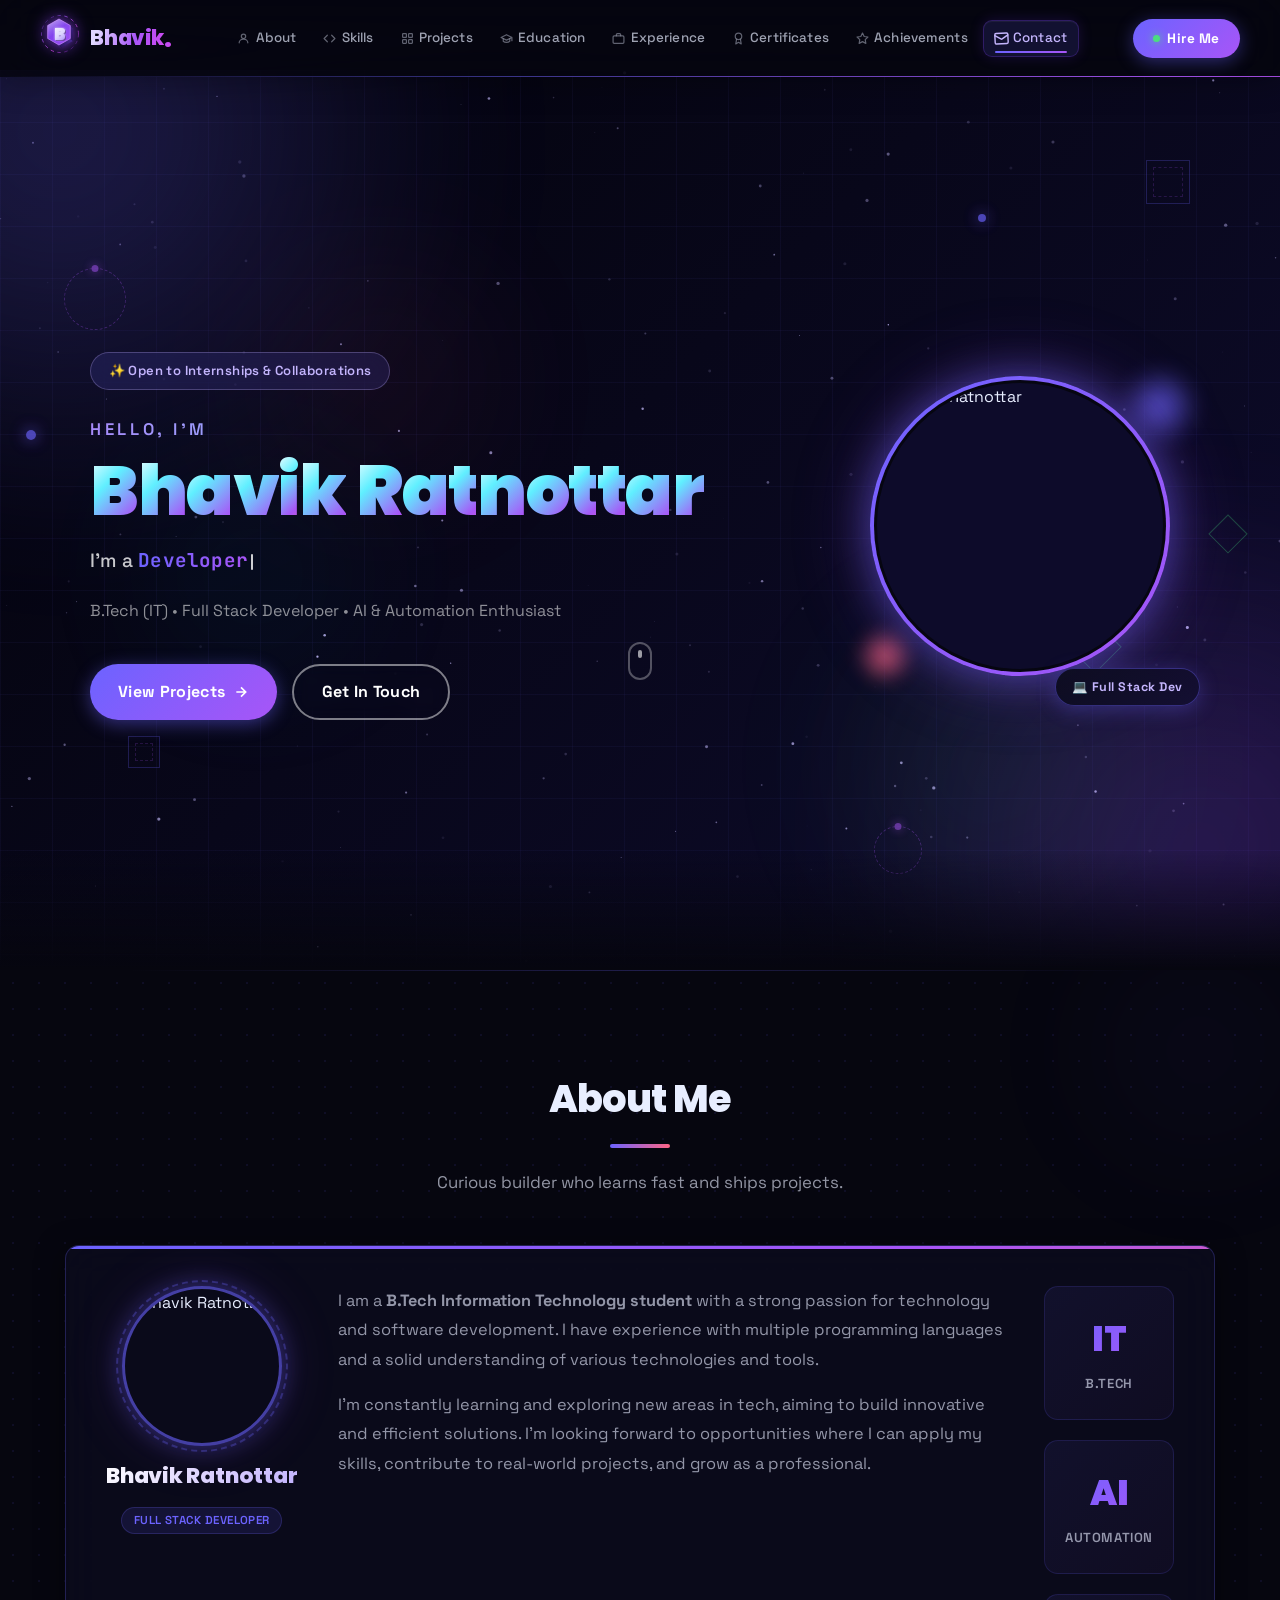
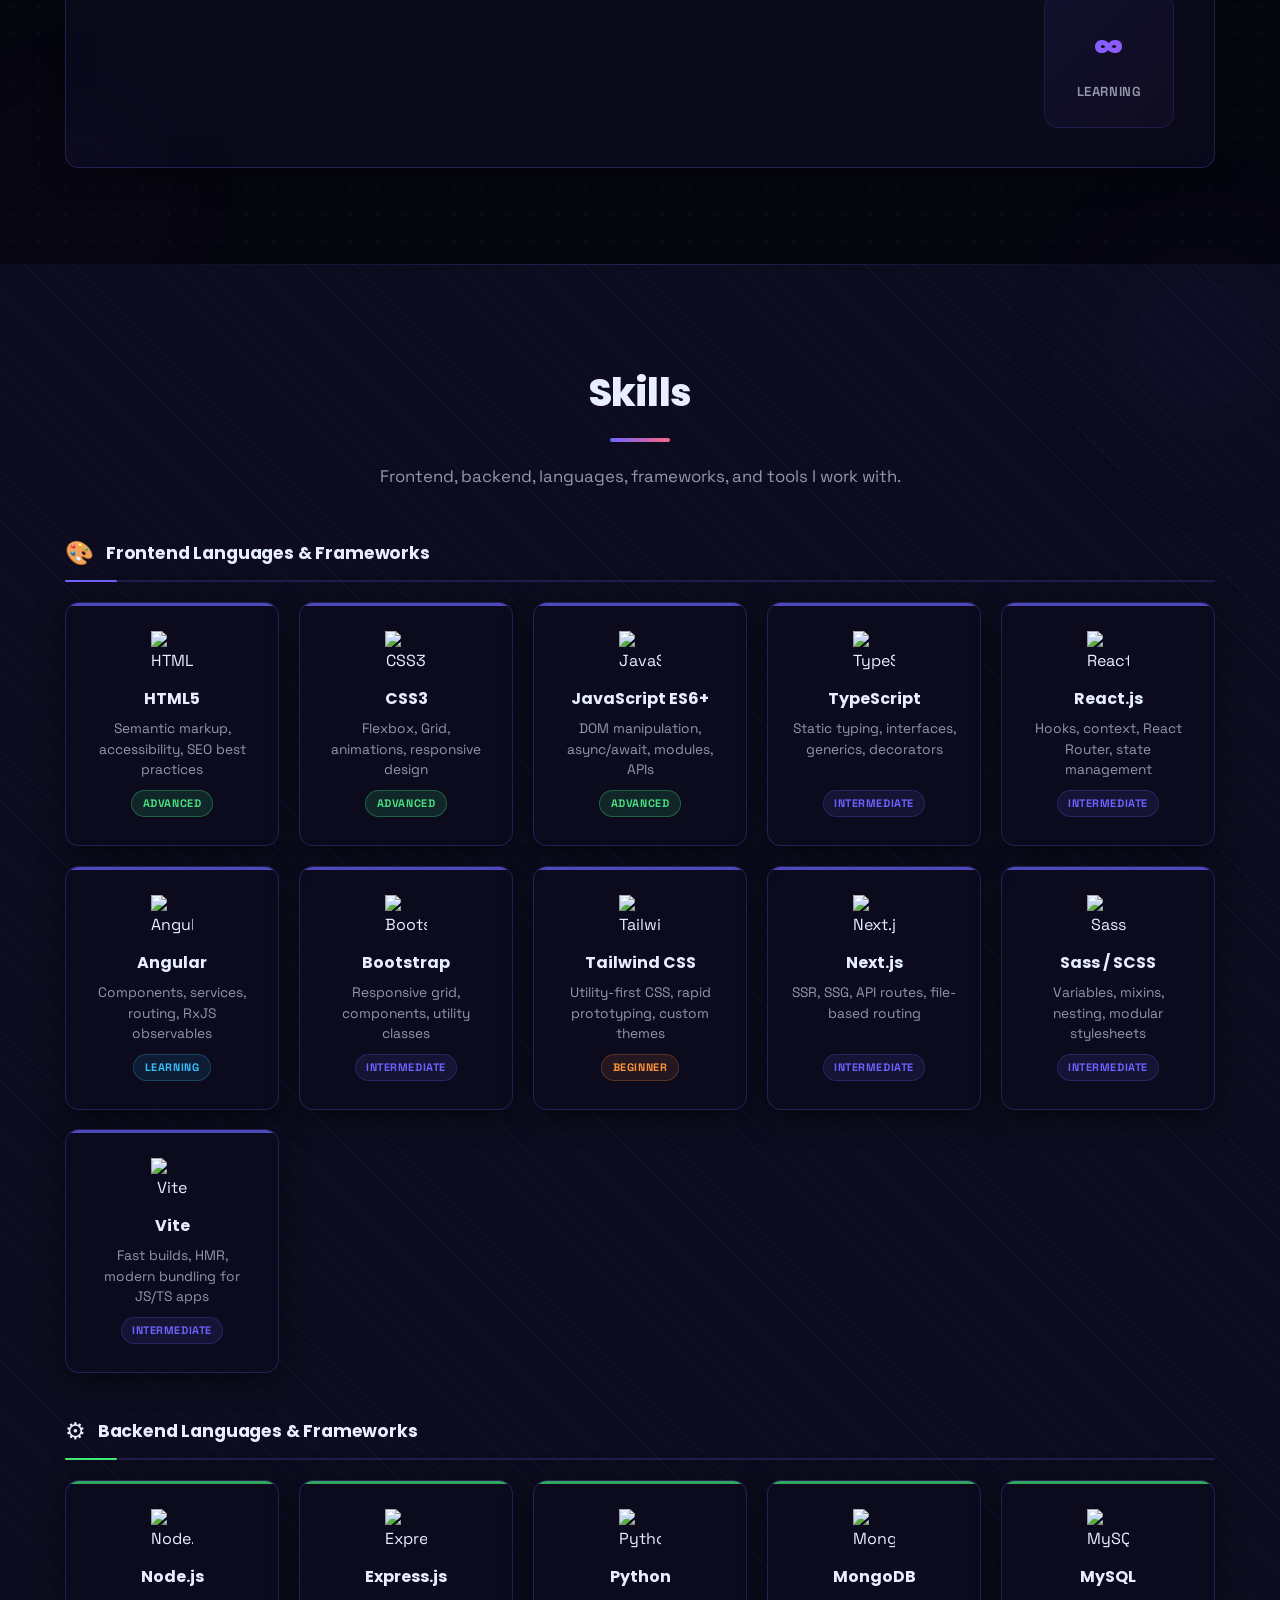
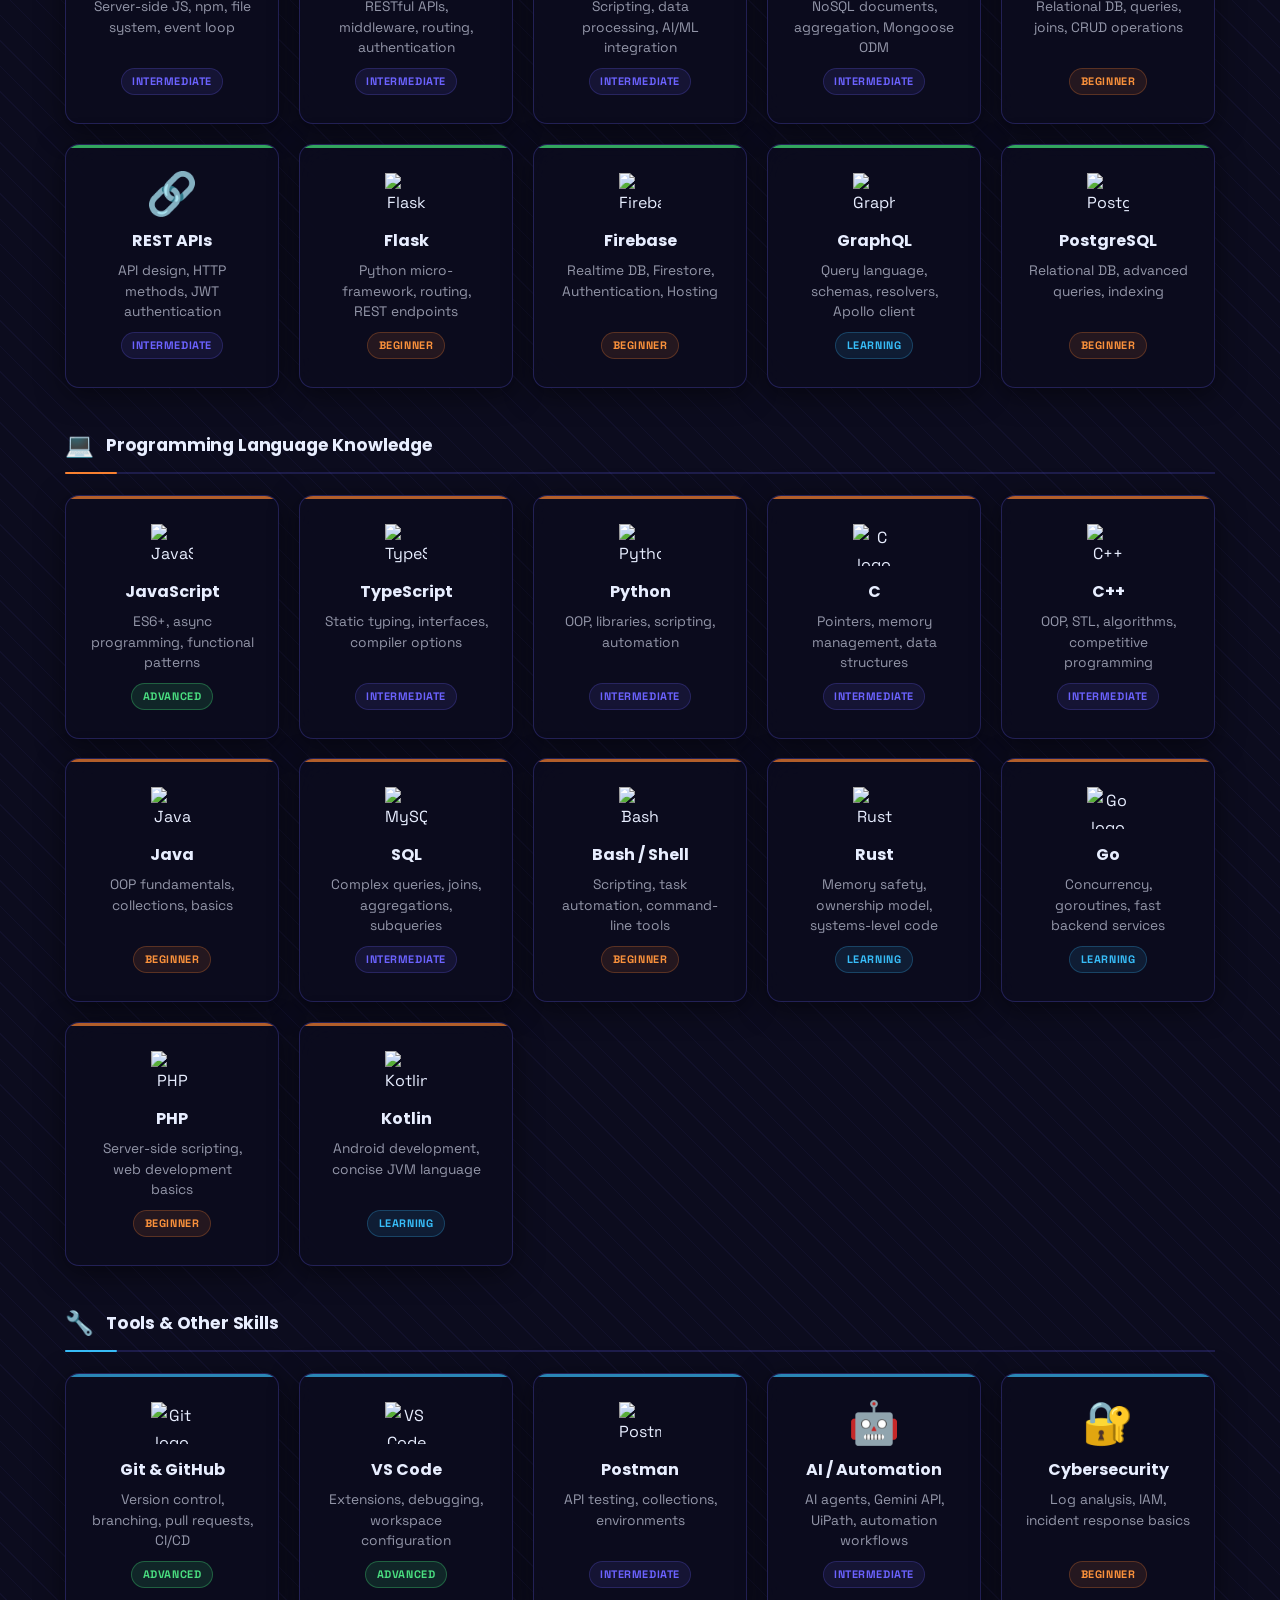
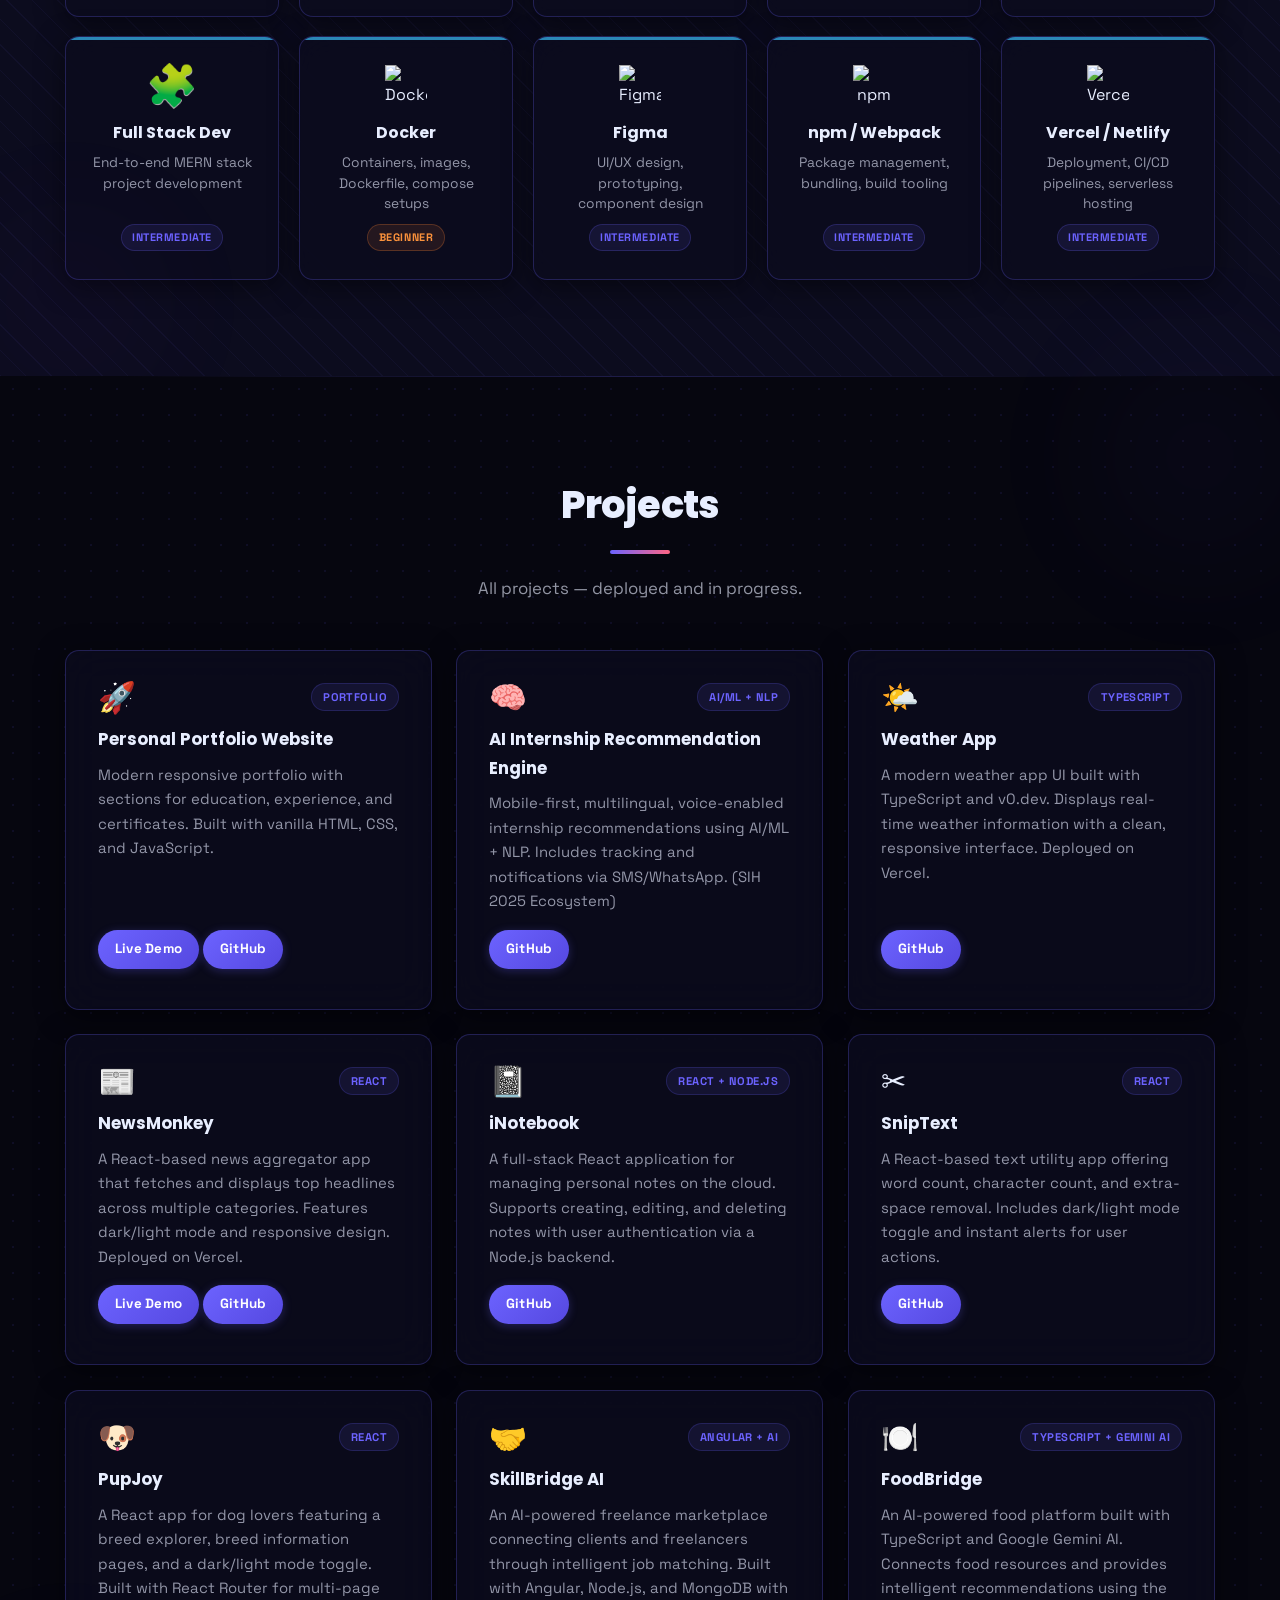
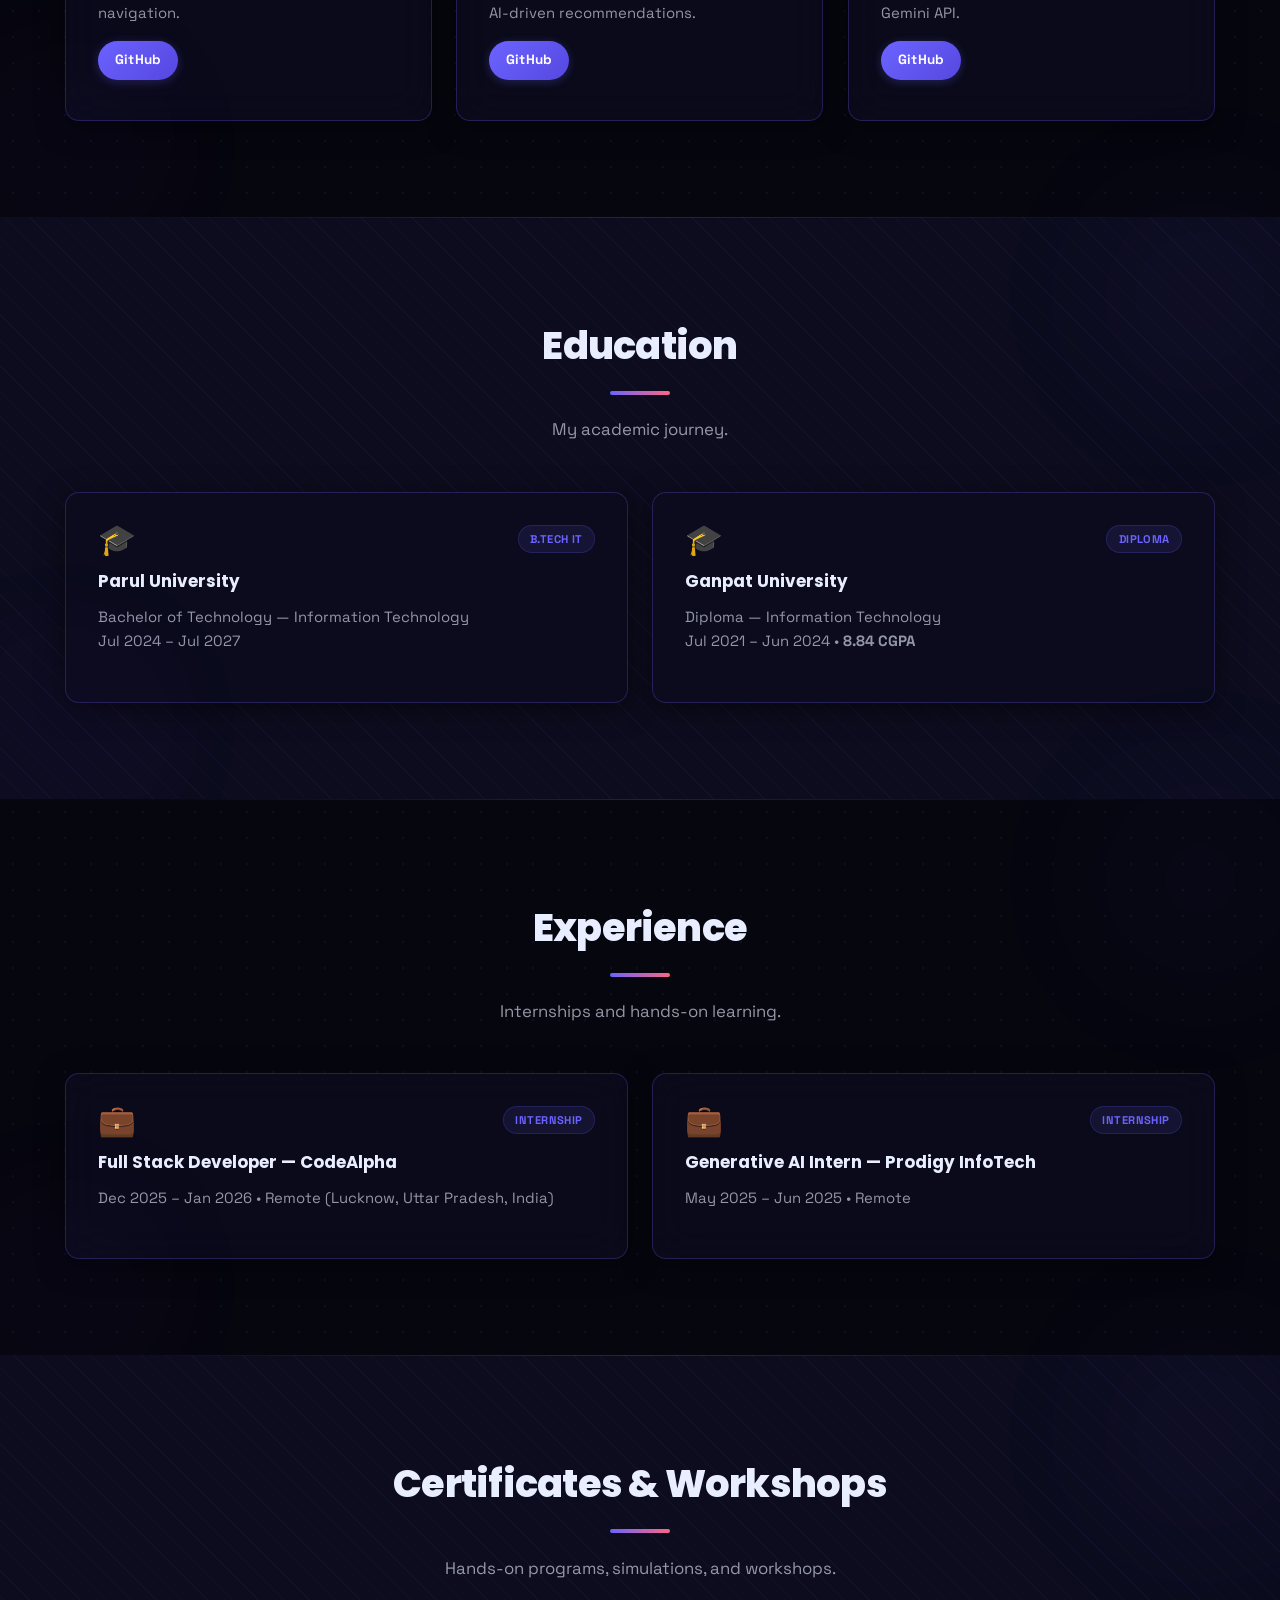
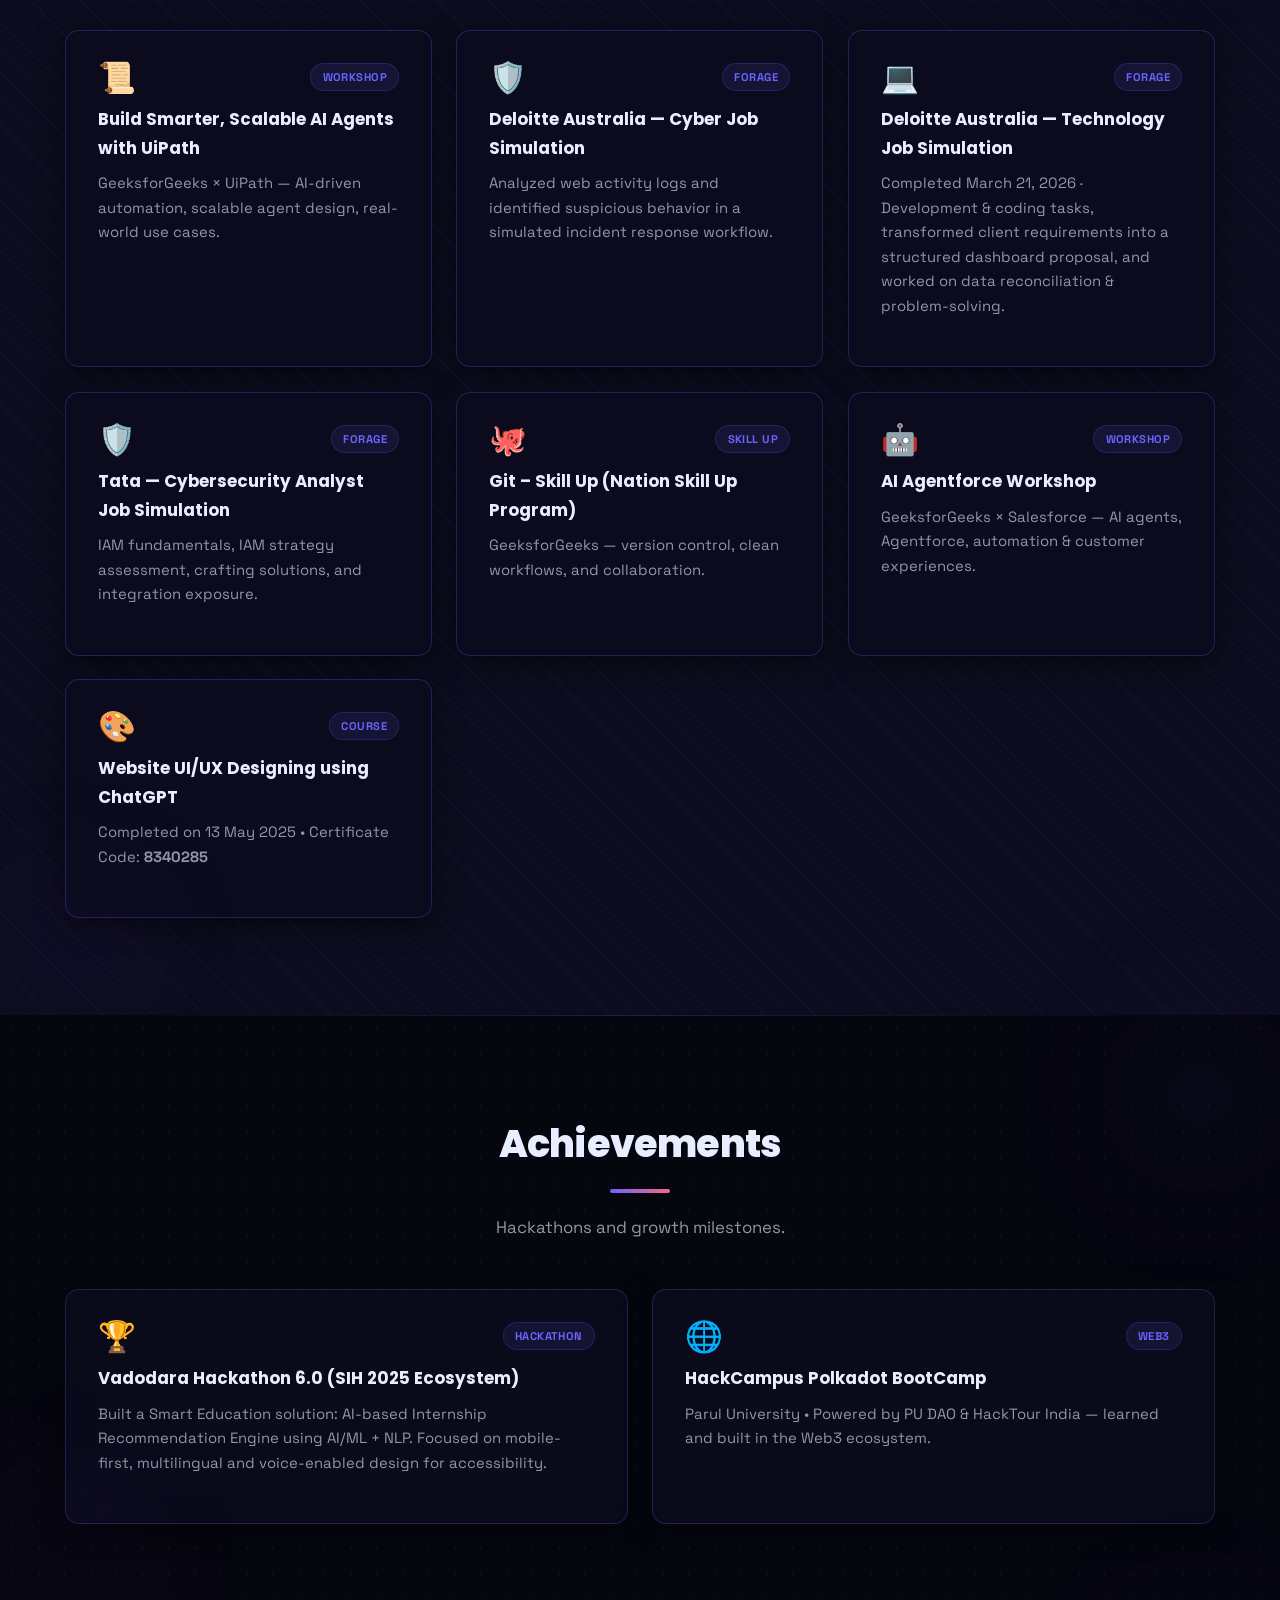
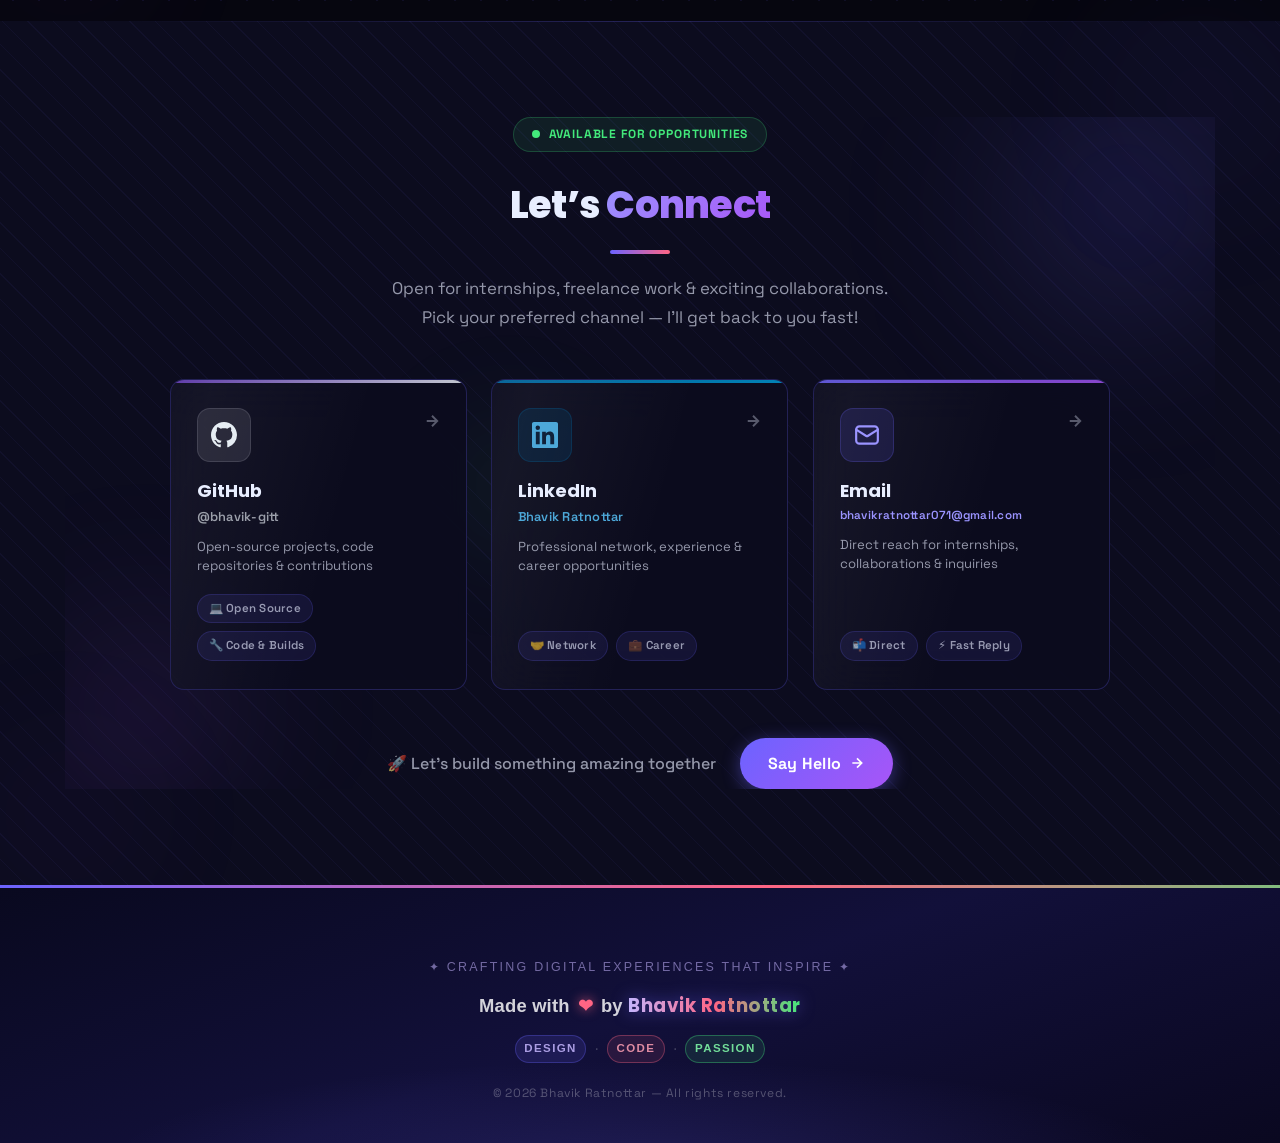
==== commit 54725665: "feat: redesign footer with animated gradient text, sparkles, heartbeat, and best UI/UX visuals Agent" ====
--- a/index.html
+++ b/index.html
@@ -1032,7 +1032,35 @@
   </section>
 
   <footer class="footer">
-    <p>Made with ❤️ by <strong>Bhavik Ratnottar</strong> &copy; 2026</p>
+    <div class="footer-inner">
+      <!-- Floating sparkles -->
+      <span class="footer-spark" aria-hidden="true"></span>
+      <span class="footer-spark" aria-hidden="true"></span>
+      <span class="footer-spark" aria-hidden="true"></span>
+      <span class="footer-spark" aria-hidden="true"></span>
+      <span class="footer-spark" aria-hidden="true"></span>
+
+      <!-- Tagline -->
+      <p class="footer-tagline-top">✦ Crafting digital experiences that inspire ✦</p>
+
+      <!-- Animated main credit line -->
+      <p class="footer-credit">
+        Made with <span class="footer-heart" aria-label="love">❤</span> by
+        <span class="footer-name">Bhavik Ratnottar</span>
+      </p>
+
+      <!-- Animated sub-line -->
+      <p class="footer-sub">
+        <span class="footer-badge">Design</span>
+        <span class="footer-dot" aria-hidden="true">·</span>
+        <span class="footer-badge">Code</span>
+        <span class="footer-dot" aria-hidden="true">·</span>
+        <span class="footer-badge">Passion</span>
+      </p>
+
+      <!-- Copyright -->
+      <p class="footer-copy">&copy; 2026 Bhavik Ratnottar &mdash; All rights reserved.</p>
+    </div>
   </footer>
 
   <!-- Scroll to Top -->
--- a/style.css
+++ b/style.css
@@ -1935,55 +1935,173 @@
 /* ===========================
    Footer
    =========================== */
+/* ===========================
+   Footer — redesigned
+   =========================== */
+@keyframes footerOrbDrift {
+    0%, 100% { transform: translateY(0) scale(1); }
+    50%       { transform: translateY(-18px) scale(1.08); }
+}
+@keyframes heartBeat {
+    0%, 100% { transform: scale(1); }
+    15%       { transform: scale(1.35); }
+    30%       { transform: scale(0.95); }
+    45%       { transform: scale(1.2); }
+}
+@keyframes sparkFloat {
+    0%   { transform: translateY(0) translateX(0) scale(0.7); opacity: 0.8; }
+    50%  { opacity: 1; }
+    100% { transform: translateY(-70px) translateX(var(--sx, 20px)) scale(0); opacity: 0; }
+}
+@keyframes footerNameShimmer {
+    0%   { background-position: 0% 50%; }
+    100% { background-position: 200% 50%; }
+}
+@keyframes badgePop {
+    0%, 100% { transform: translateY(0); }
+    50%       { transform: translateY(-4px); }
+}
+@keyframes taglineGlow {
+    0%, 100% { text-shadow: 0 0 8px rgba(108,99,255,0.35); }
+    50%       { text-shadow: 0 0 20px rgba(196,181,253,0.65), 0 0 40px rgba(108,99,255,0.3); }
+}
+
 .footer {
     text-align: center;
-    padding: 3rem 2rem 2rem;
-    background: linear-gradient(135deg, #0f0c29 0%, #302b63 60%, #1a1040 100%);
+    padding: 4.5rem 2rem 2.5rem;
+    background: linear-gradient(160deg, #09091f 0%, #12103a 50%, #0a0820 100%);
     color: rgba(255, 255, 255, 0.6);
     font-size: 0.9rem;
+    font-family: 'Poppins', sans-serif;
     position: relative;
     overflow: hidden;
 }
 
-.footer-links {
-    display: flex;
-    justify-content: center;
-    gap: 1.5rem;
-    flex-wrap: wrap;
-    margin-bottom: 1.25rem;
-}
-
-.footer-link {
-    color: rgba(255, 255, 255, 0.55);
-    text-decoration: none;
-    font-size: 0.85rem;
-    font-weight: 500;
-    transition: color 0.2s ease;
-    letter-spacing: 0.02em;
-}
-
-.footer-link:hover { color: #c4b5fd; }
-
-.footer-tagline {
-    font-size: 0.8rem;
-    color: rgba(255, 255, 255, 0.35);
-    margin-top: 0.6rem;
-    letter-spacing: 0.04em;
-}
-
-/* Animated top border on footer */
+/* Animated rainbow top border */
 .footer::before {
     content: '';
     position: absolute;
     top: 0; left: 0; right: 0;
-    height: 2px;
-    background: linear-gradient(90deg, var(--primary), var(--secondary), var(--accent-green), var(--primary));
+    height: 3px;
+    background: linear-gradient(90deg, var(--primary), var(--secondary), var(--accent-green), var(--accent-orange), var(--accent-purple), var(--primary));
     background-size: 300% 100%;
-    animation: shimmer 5s linear infinite;
-}
-
-.footer strong {
-    color: #c4b5fd;
+    animation: shimmer 4s linear infinite;
+}
+
+/* Soft radial glow behind content */
+.footer::after {
+    content: '';
+    position: absolute;
+    inset: 0;
+    background: radial-gradient(ellipse 60% 60% at 50% 110%, rgba(108,99,255,0.18) 0%, transparent 70%);
+    pointer-events: none;
+}
+
+/* Inner container */
+.footer-inner {
+    position: relative;
+    z-index: 1;
+    display: flex;
+    flex-direction: column;
+    align-items: center;
+    gap: 0.85rem;
+}
+
+/* Floating sparkle dots */
+.footer-spark {
+    position: absolute;
+    bottom: 10%;
+    width: 6px;
+    height: 6px;
+    border-radius: 50%;
+    background: var(--primary-light);
+    animation: sparkFloat 4s ease-in-out infinite;
+    opacity: 0;
+}
+.footer-spark:nth-child(1) { left: 12%;  --sx: 10px;  animation-delay: 0s;   animation-duration: 4.2s; background: #c4b5fd; }
+.footer-spark:nth-child(2) { left: 30%;  --sx: -15px; animation-delay: 0.8s; animation-duration: 3.8s; background: var(--secondary); }
+.footer-spark:nth-child(3) { left: 50%;  --sx: 5px;   animation-delay: 1.5s; animation-duration: 4.5s; background: var(--accent-green); }
+.footer-spark:nth-child(4) { left: 70%;  --sx: -10px; animation-delay: 0.4s; animation-duration: 3.6s; background: var(--accent-orange); }
+.footer-spark:nth-child(5) { left: 88%;  --sx: 12px;  animation-delay: 1.1s; animation-duration: 4.8s; background: #c4b5fd; }
+
+/* Top tagline */
+.footer-tagline-top {
+    font-size: 0.78rem;
+    letter-spacing: 0.18em;
+    text-transform: uppercase;
+    color: rgba(196, 181, 253, 0.55);
+    font-weight: 500;
+    animation: taglineGlow 3s ease-in-out infinite;
+}
+
+/* Main credit line */
+.footer-credit {
+    font-size: 1.15rem;
+    font-weight: 600;
+    color: rgba(255,255,255,0.82);
+    letter-spacing: 0.01em;
+    line-height: 1.5;
+}
+
+/* Beating heart */
+.footer-heart {
+    display: inline-block;
+    color: var(--secondary);
+    animation: heartBeat 1.8s ease-in-out infinite;
+    filter: drop-shadow(0 0 6px rgba(255,101,132,0.7));
+    margin: 0 0.15em;
+}
+
+/* Animated gradient name */
+.footer-name {
+    display: inline-block;
+    background: linear-gradient(90deg, #c4b5fd, var(--secondary), var(--accent-green), var(--primary-light), #c4b5fd);
+    background-size: 200% auto;
+    -webkit-background-clip: text;
+    -webkit-text-fill-color: transparent;
+    background-clip: text;
+    font-family: 'Poppins', sans-serif;
+    font-weight: 700;
+    letter-spacing: 0.03em;
+    animation: footerNameShimmer 3.5s linear infinite;
+    filter: drop-shadow(0 0 8px rgba(108,99,255,0.5));
+}
+
+/* Badge row */
+.footer-sub {
+    display: flex;
+    align-items: center;
+    gap: 0.5rem;
+    margin-top: 0.15rem;
+}
+.footer-badge {
+    font-size: 0.72rem;
+    font-weight: 600;
+    letter-spacing: 0.12em;
+    text-transform: uppercase;
+    padding: 0.25em 0.75em;
+    border-radius: 100px;
+    background: rgba(108,99,255,0.14);
+    border: 1px solid rgba(108,99,255,0.3);
+    color: rgba(196,181,253,0.85);
+    animation: badgePop 3s ease-in-out infinite;
+}
+.footer-badge:nth-child(1) { animation-delay: 0s; }
+.footer-badge:nth-child(3) { animation-delay: 0.4s; border-color: rgba(255,101,132,0.35); background: rgba(255,101,132,0.1); color: rgba(255,160,180,0.85); }
+.footer-badge:nth-child(5) { animation-delay: 0.8s; border-color: rgba(67,233,123,0.35); background: rgba(67,233,123,0.1); color: rgba(130,255,170,0.85); }
+
+.footer-dot {
+    color: rgba(255,255,255,0.2);
+    font-size: 1rem;
+}
+
+/* Copyright */
+.footer-copy {
+    font-size: 0.75rem;
+    color: rgba(255,255,255,0.28);
+    letter-spacing: 0.05em;
+    margin-top: 0.4rem;
+    font-family: 'Space Grotesk', sans-serif;
 }
 
 /* ===========================
@@ -2513,4 +2631,17 @@
         animation: none !important;
         opacity: 1;
     }
-}
+
+    /* Footer reduced motion */
+    .footer-heart,
+    .footer-name,
+    .footer-tagline-top,
+    .footer-badge,
+    .footer-spark,
+    .footer::before { animation: none !important; }
+    .footer-name {
+        background: none !important;
+        -webkit-text-fill-color: #c4b5fd !important;
+        color: #c4b5fd !important;
+    }
+}
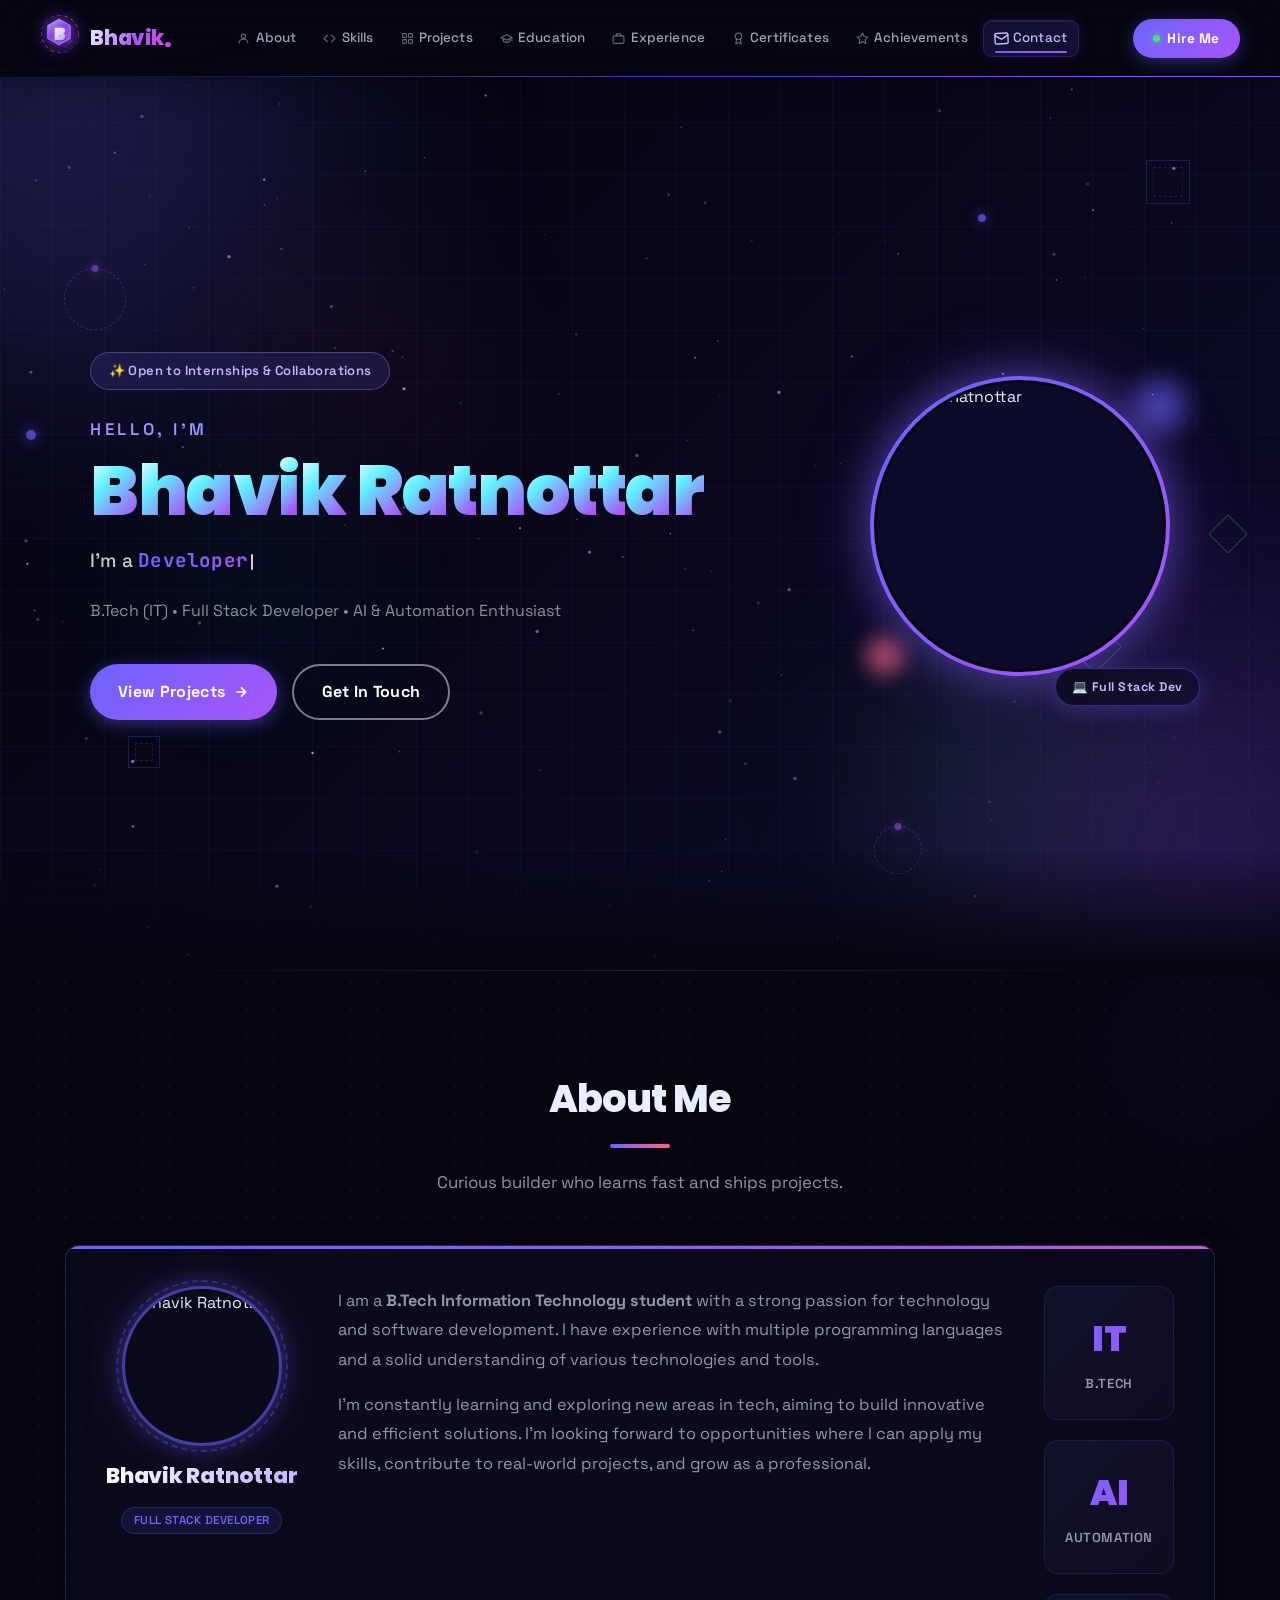
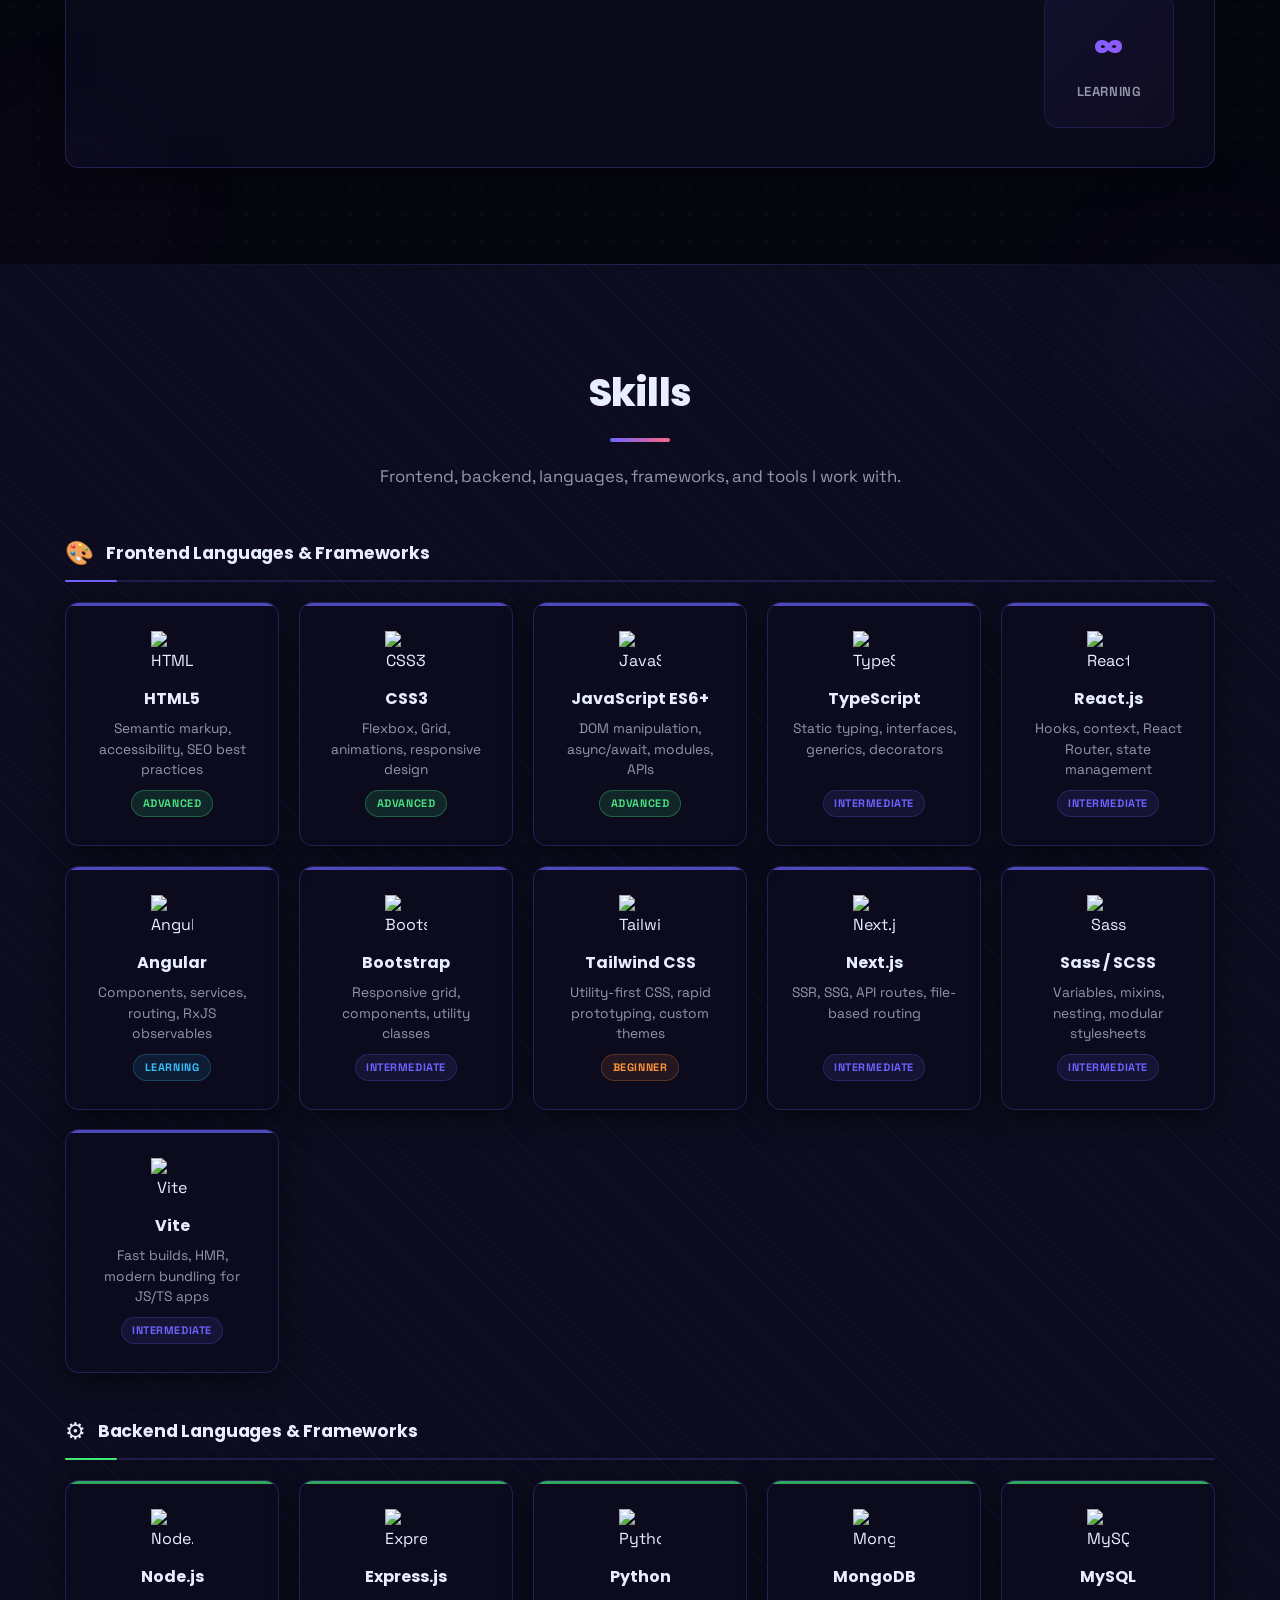
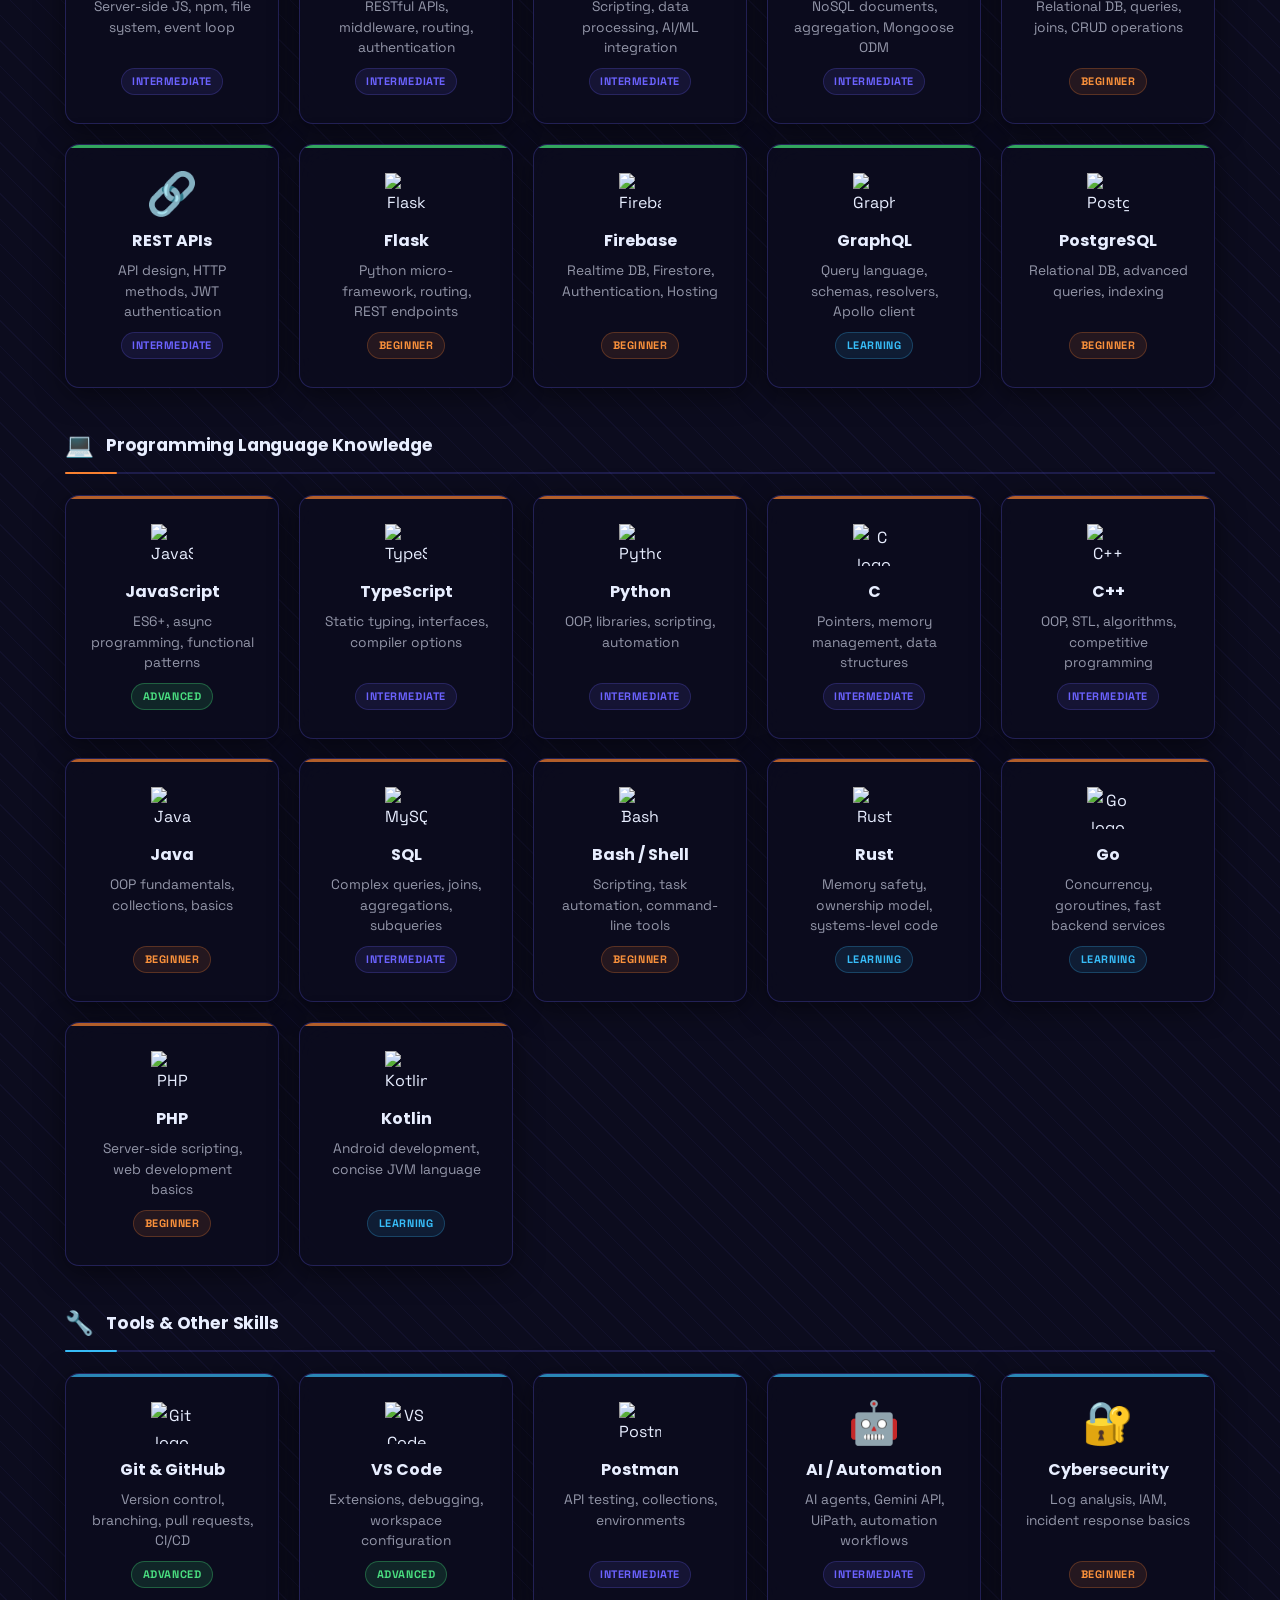
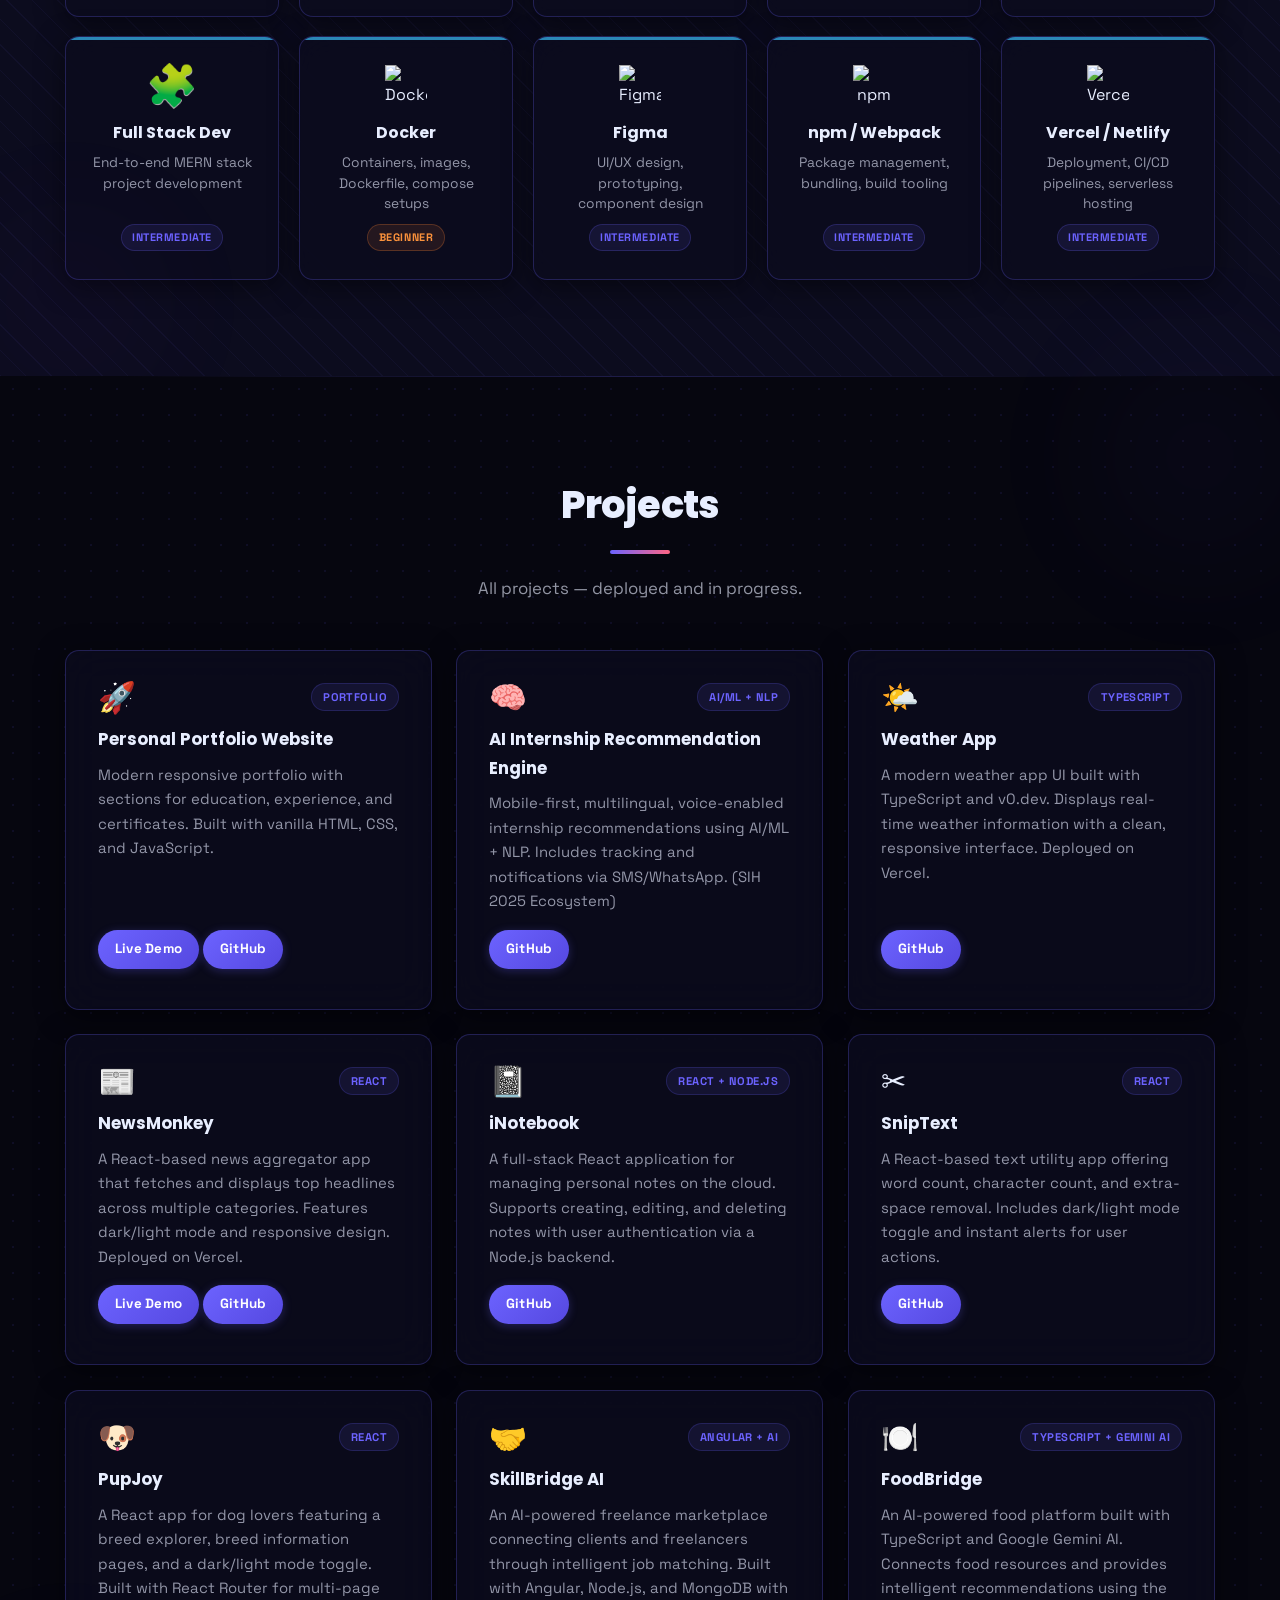
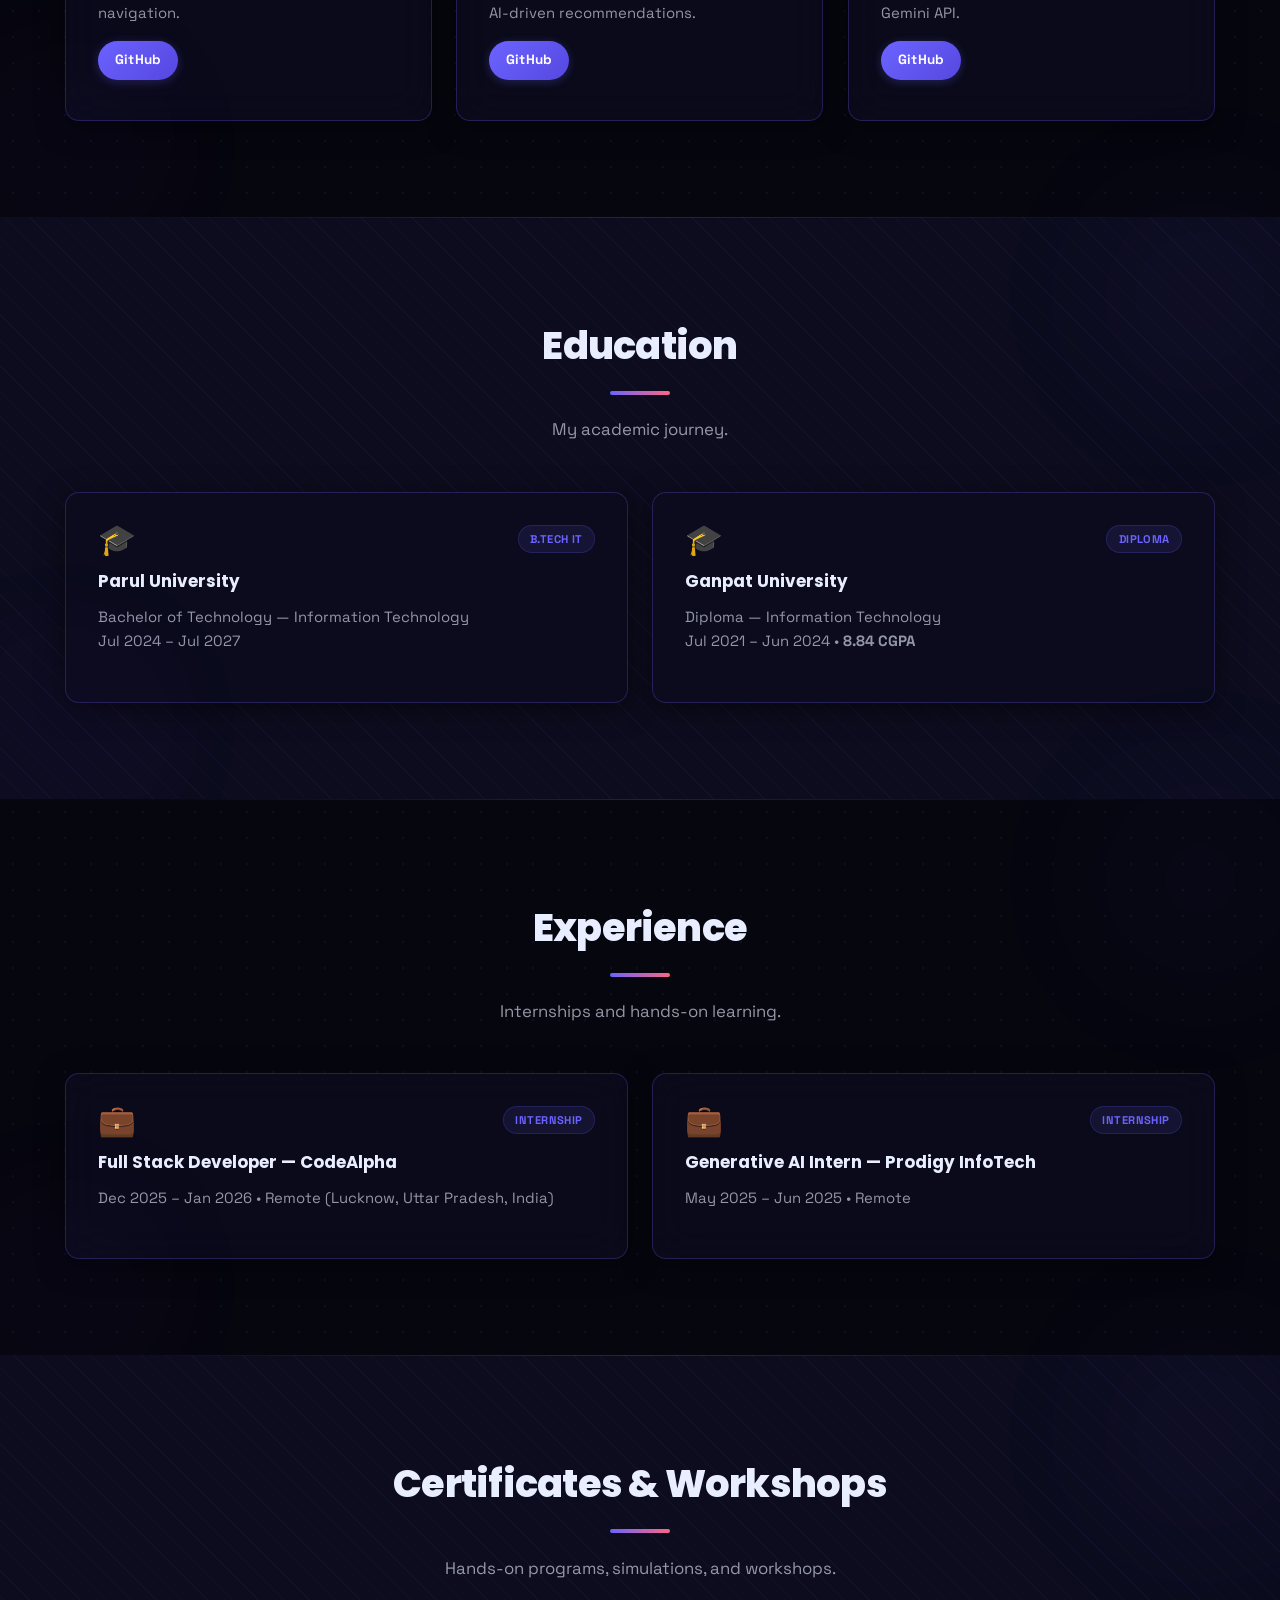
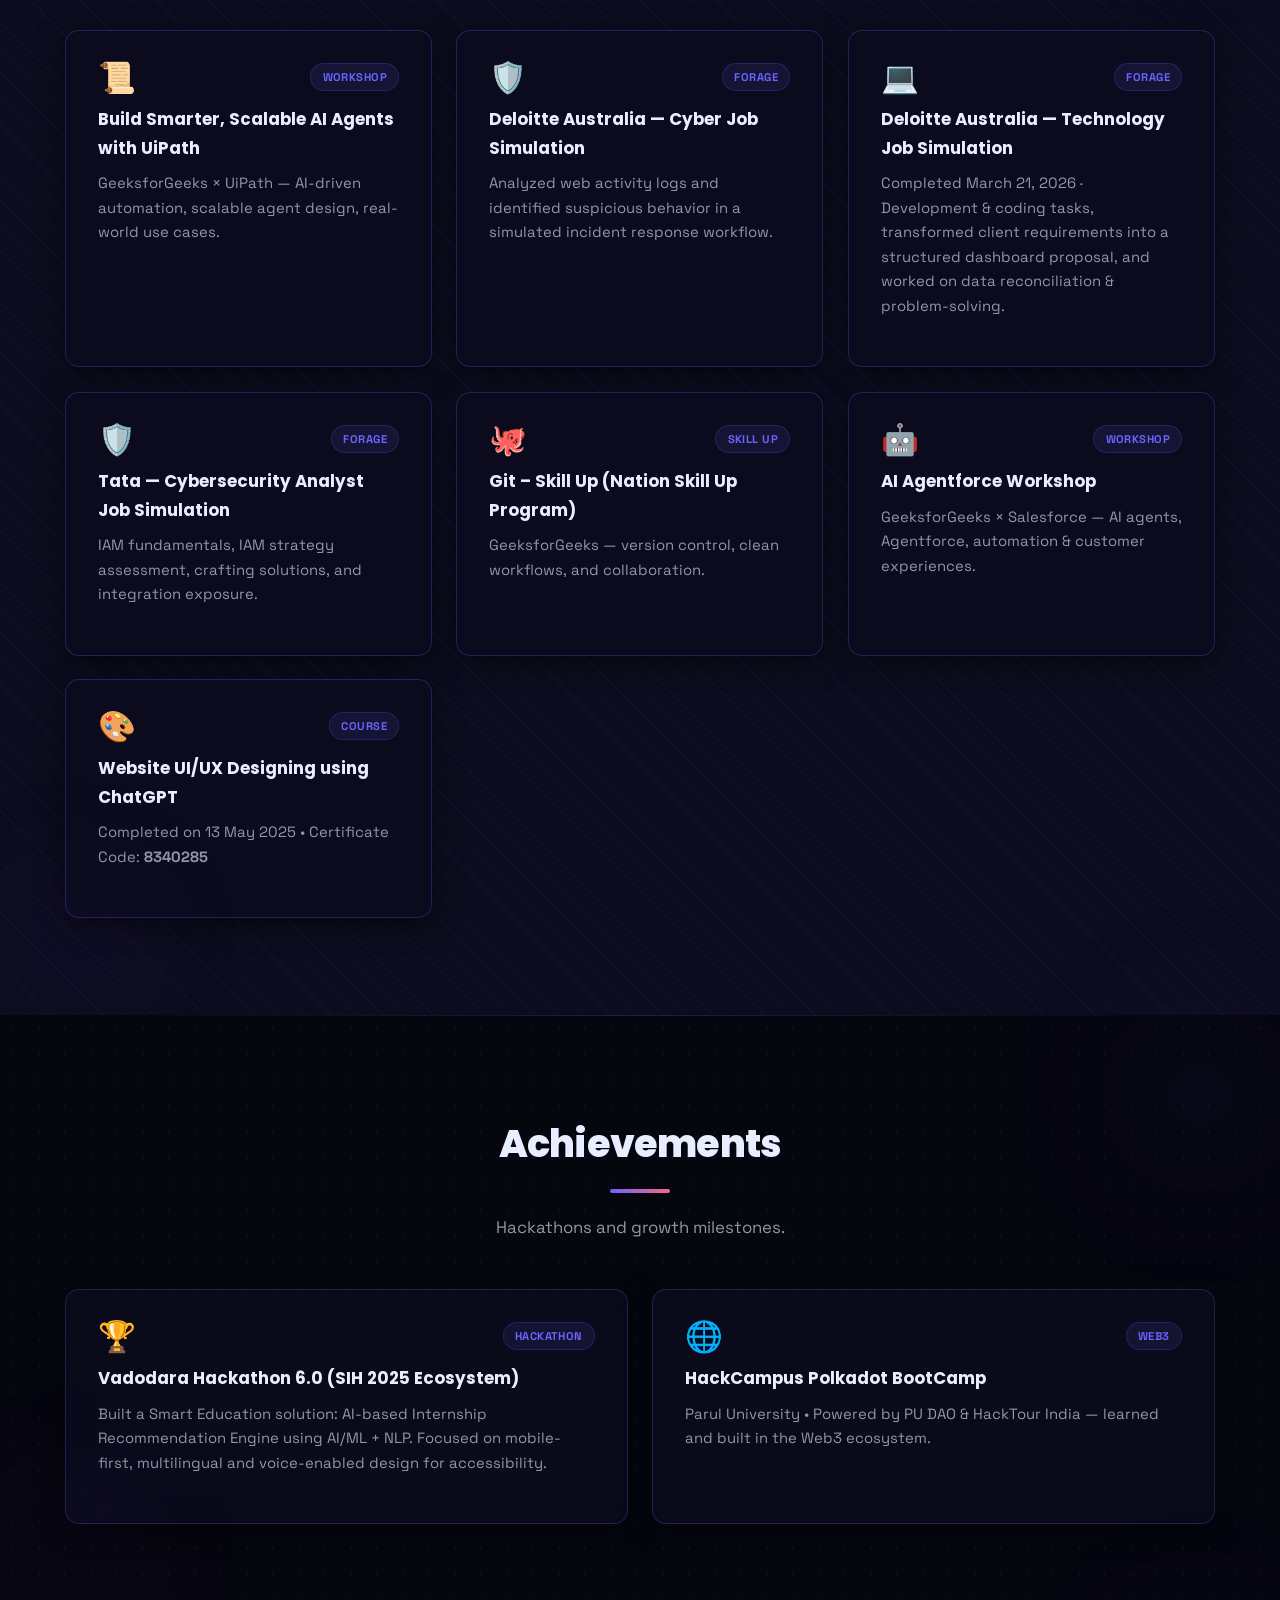
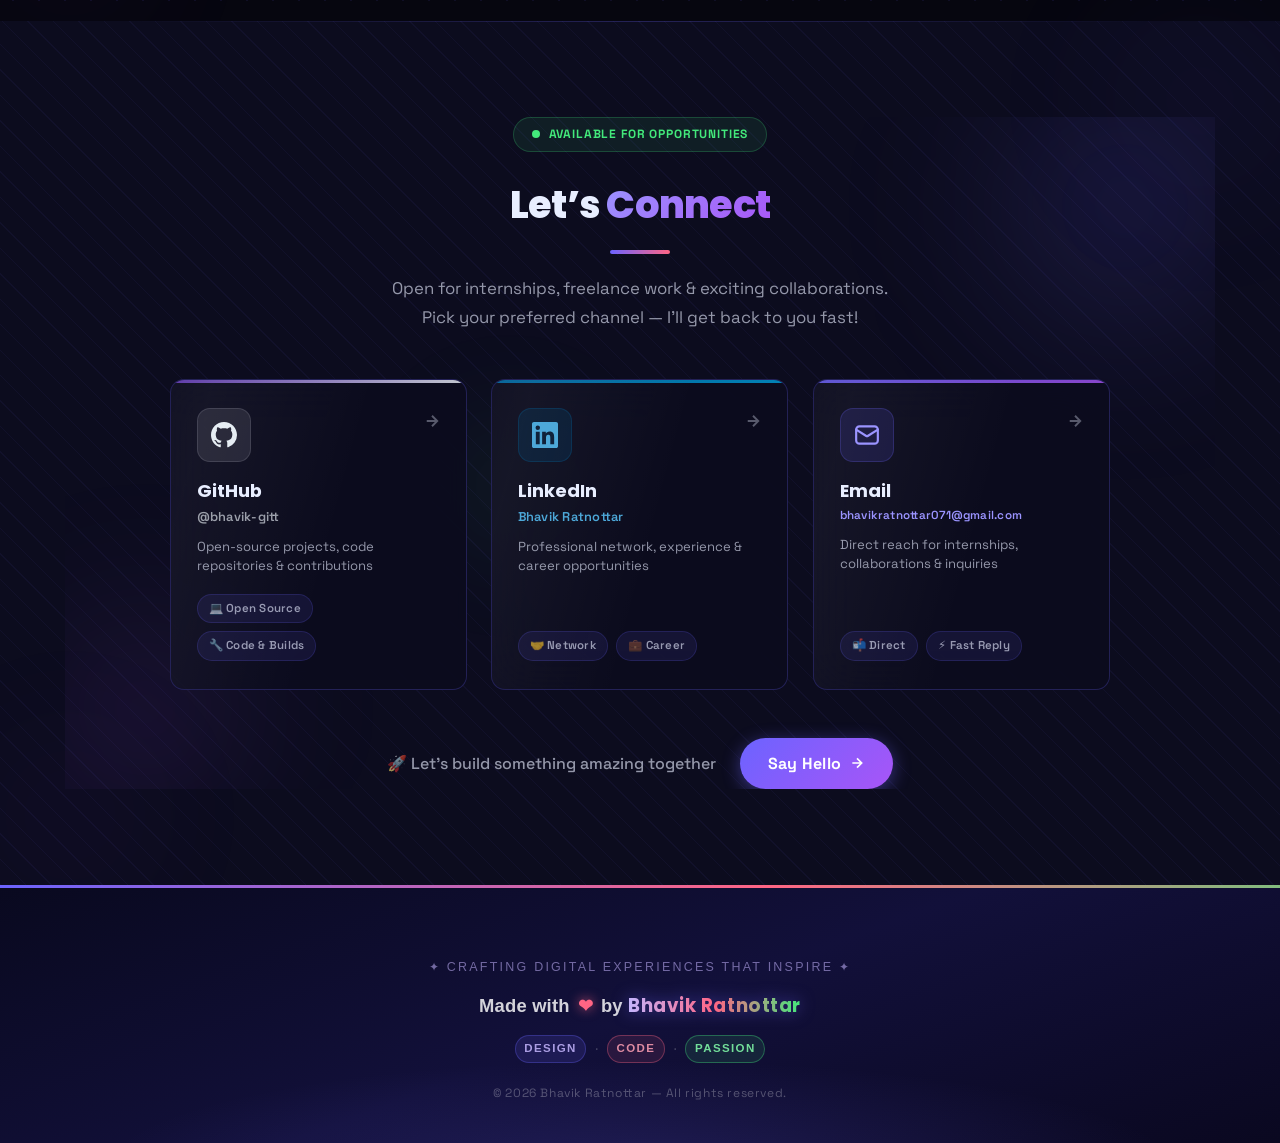
==== commit a3c0df40: "Remove hero scroll indicator mouse symbol and its CSS Agent-Logs-Url: https://github.com/bhavik-gitt" ====
--- a/index.html
+++ b/index.html
@@ -266,10 +266,6 @@
 
        
 
-    <!-- Scroll indicator -->
-    <div class="hero-scroll-hint" aria-hidden="true">
-      <div class="scroll-mouse"><div class="scroll-wheel"></div></div>
-    </div>
   </section>
 
   <!-- About -->
--- a/style.css
+++ b/style.css
@@ -162,10 +162,6 @@
     50%       { opacity: 1; }
 }
 
-@keyframes scrollWheel {
-    0%   { opacity: 1; transform: translateY(0); }
-    100% { opacity: 0; transform: translateY(12px); }
-}
 
 @keyframes neonPulse {
     0%, 100% { box-shadow: 0 0 20px rgba(108,99,255,0.4), 0 0 40px rgba(108,99,255,0.2); }
@@ -951,31 +947,6 @@
 }
 
 /* ── Scroll hint ── */
-.hero-scroll-hint {
-    position: absolute;
-    bottom: 2.5rem;
-    left: 50%;
-    transform: translateX(-50%);
-    z-index: 3;
-}
-
-.scroll-mouse {
-    width: 24px;
-    height: 38px;
-    border: 2px solid rgba(255, 255, 255, 0.3);
-    border-radius: 12px;
-    display: flex;
-    justify-content: center;
-    padding-top: 6px;
-}
-
-.scroll-wheel {
-    width: 4px;
-    height: 8px;
-    background: rgba(255, 255, 255, 0.6);
-    border-radius: 2px;
-    animation: scrollWheel 1.6s ease-in-out infinite;
-}
 
 
 /* ===========================
@@ -1938,10 +1909,6 @@
 /* ===========================
    Footer — redesigned
    =========================== */
-@keyframes footerOrbDrift {
-    0%, 100% { transform: translateY(0) scale(1); }
-    50%       { transform: translateY(-18px) scale(1.08); }
-}
 @keyframes heartBeat {
     0%, 100% { transform: scale(1); }
     15%       { transform: scale(1.35); }
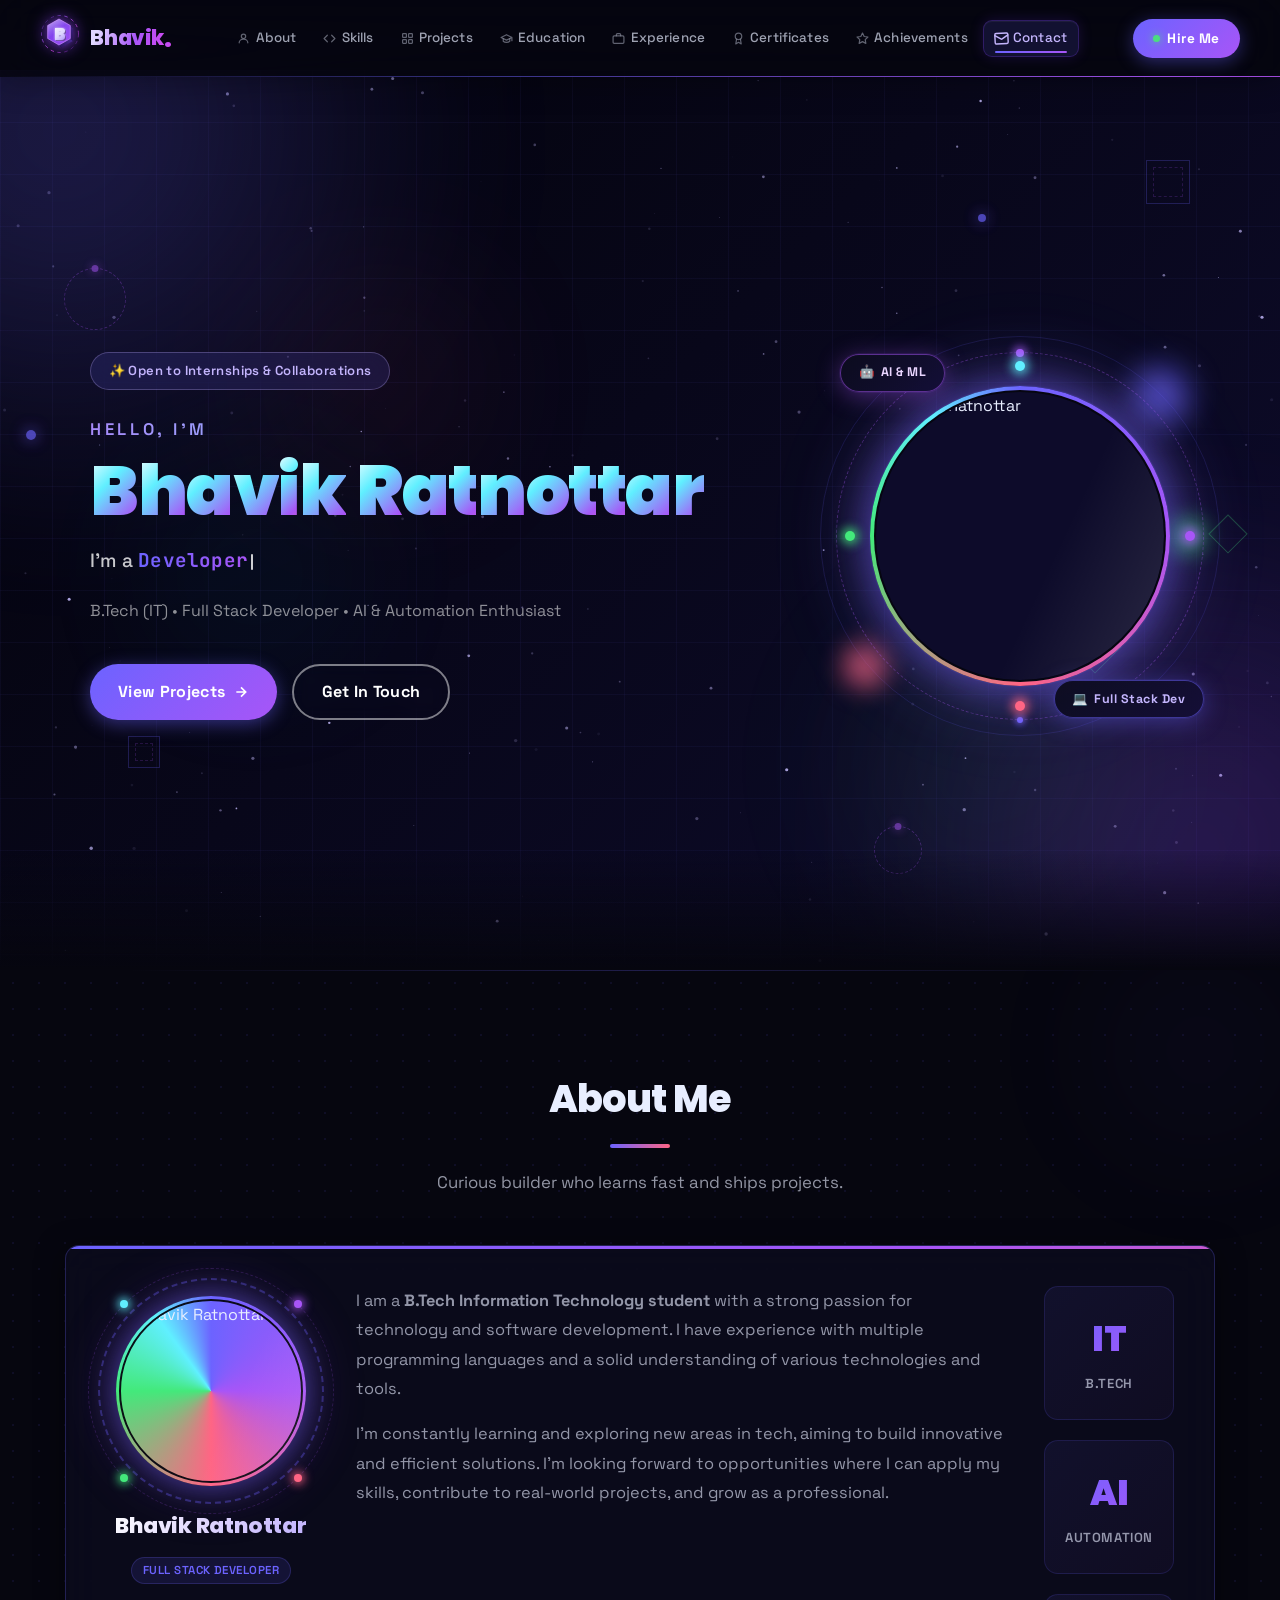
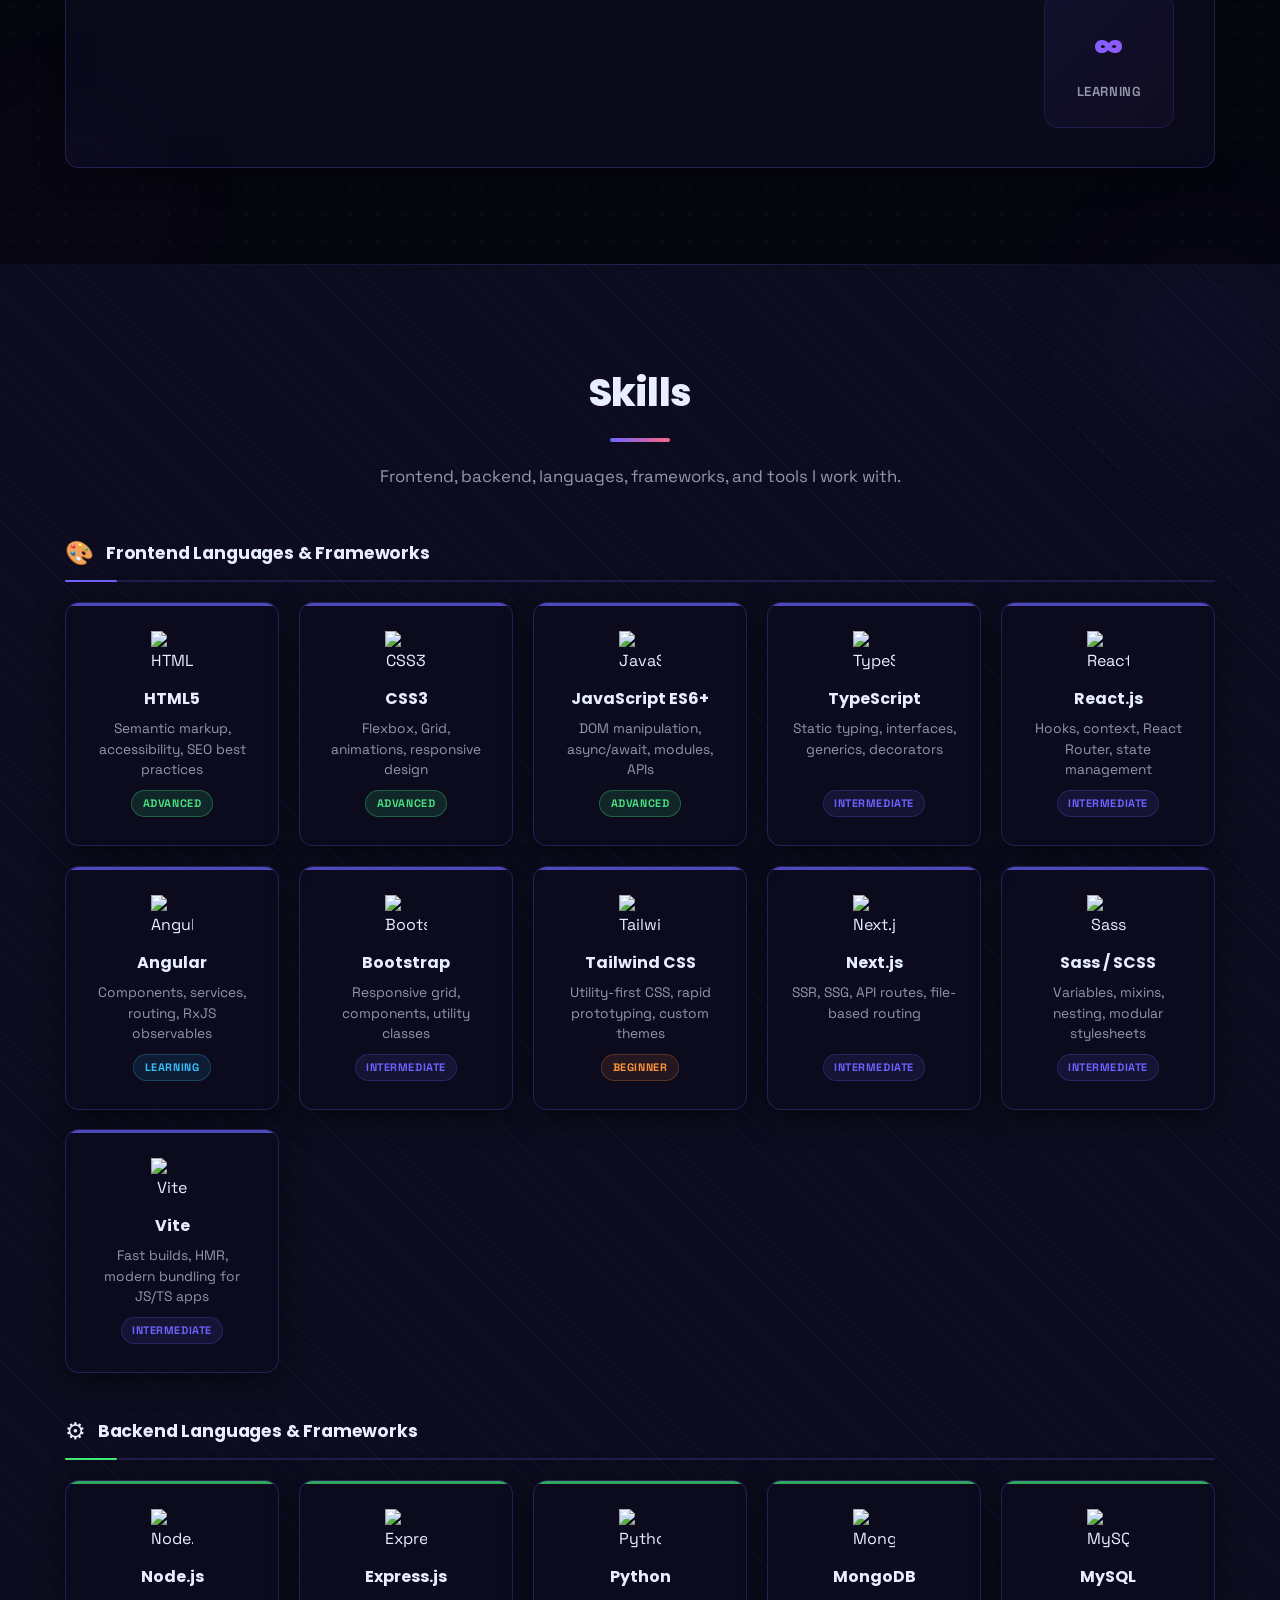
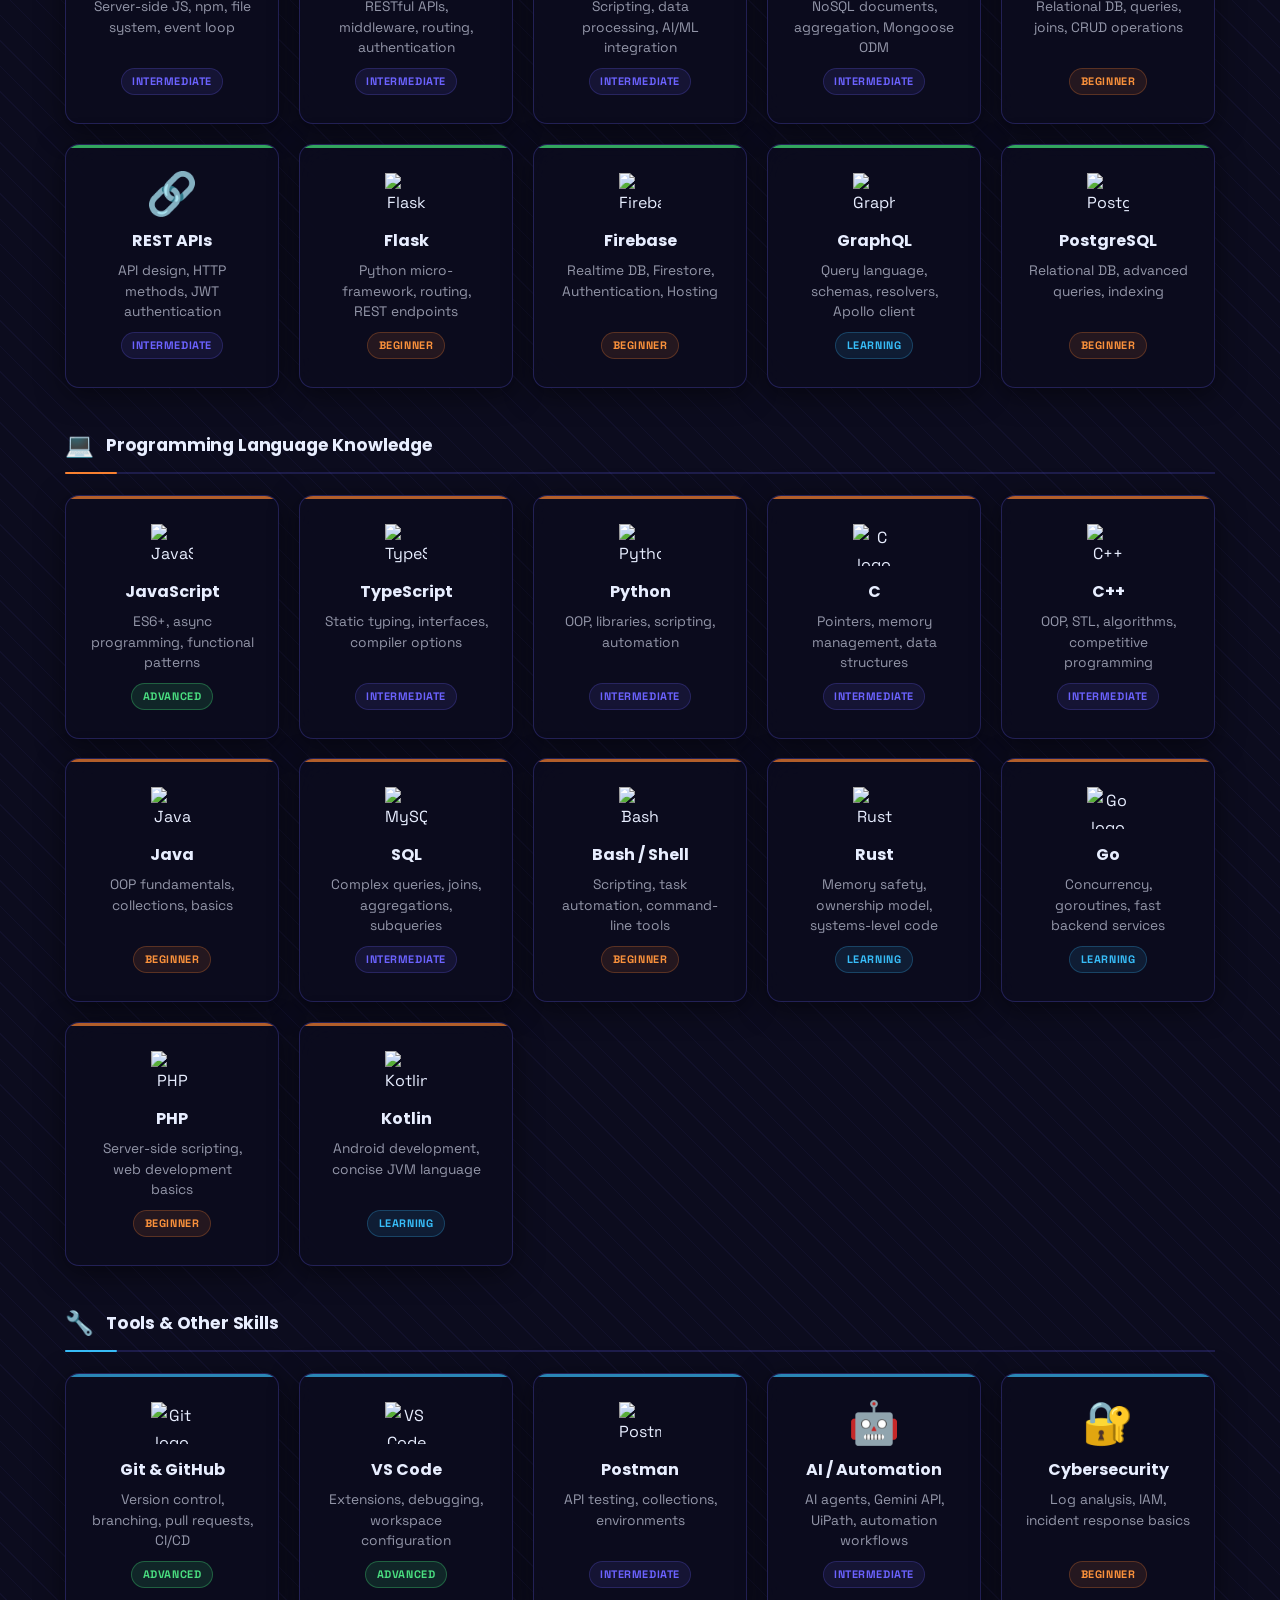
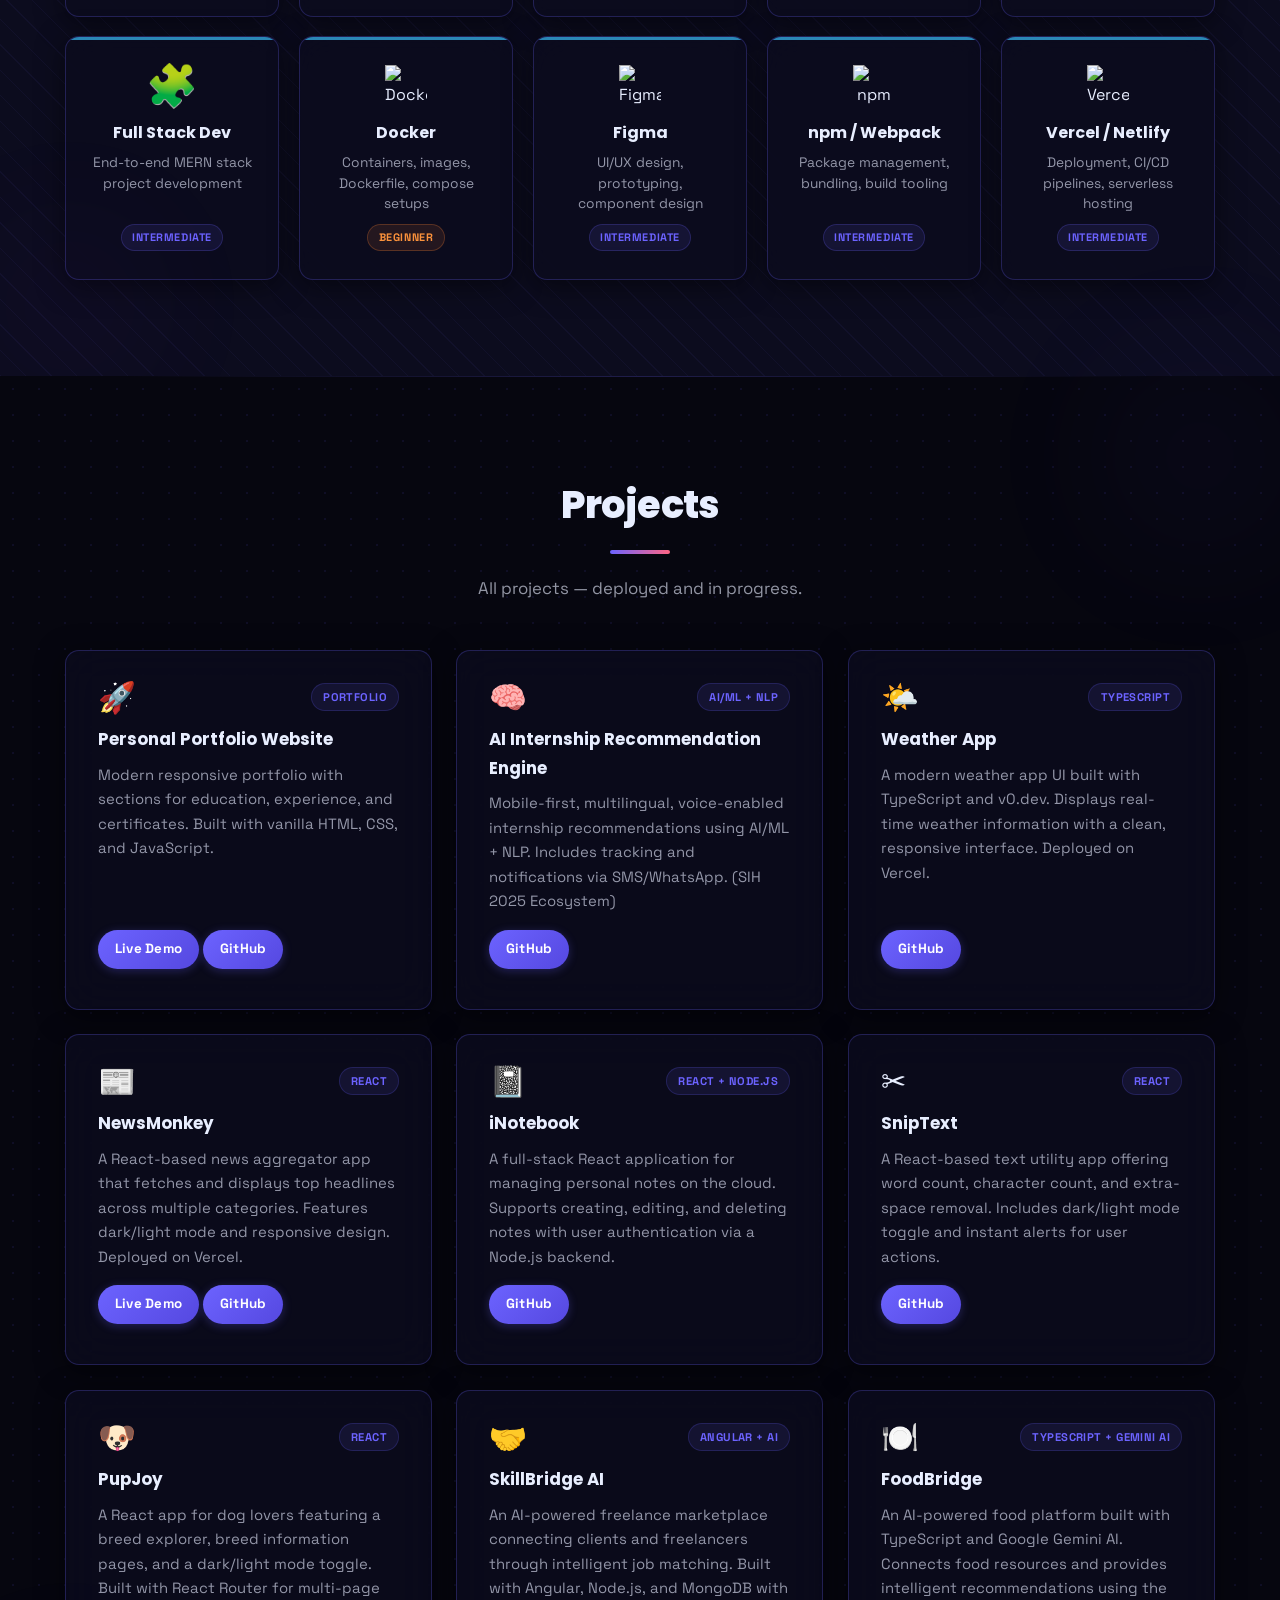
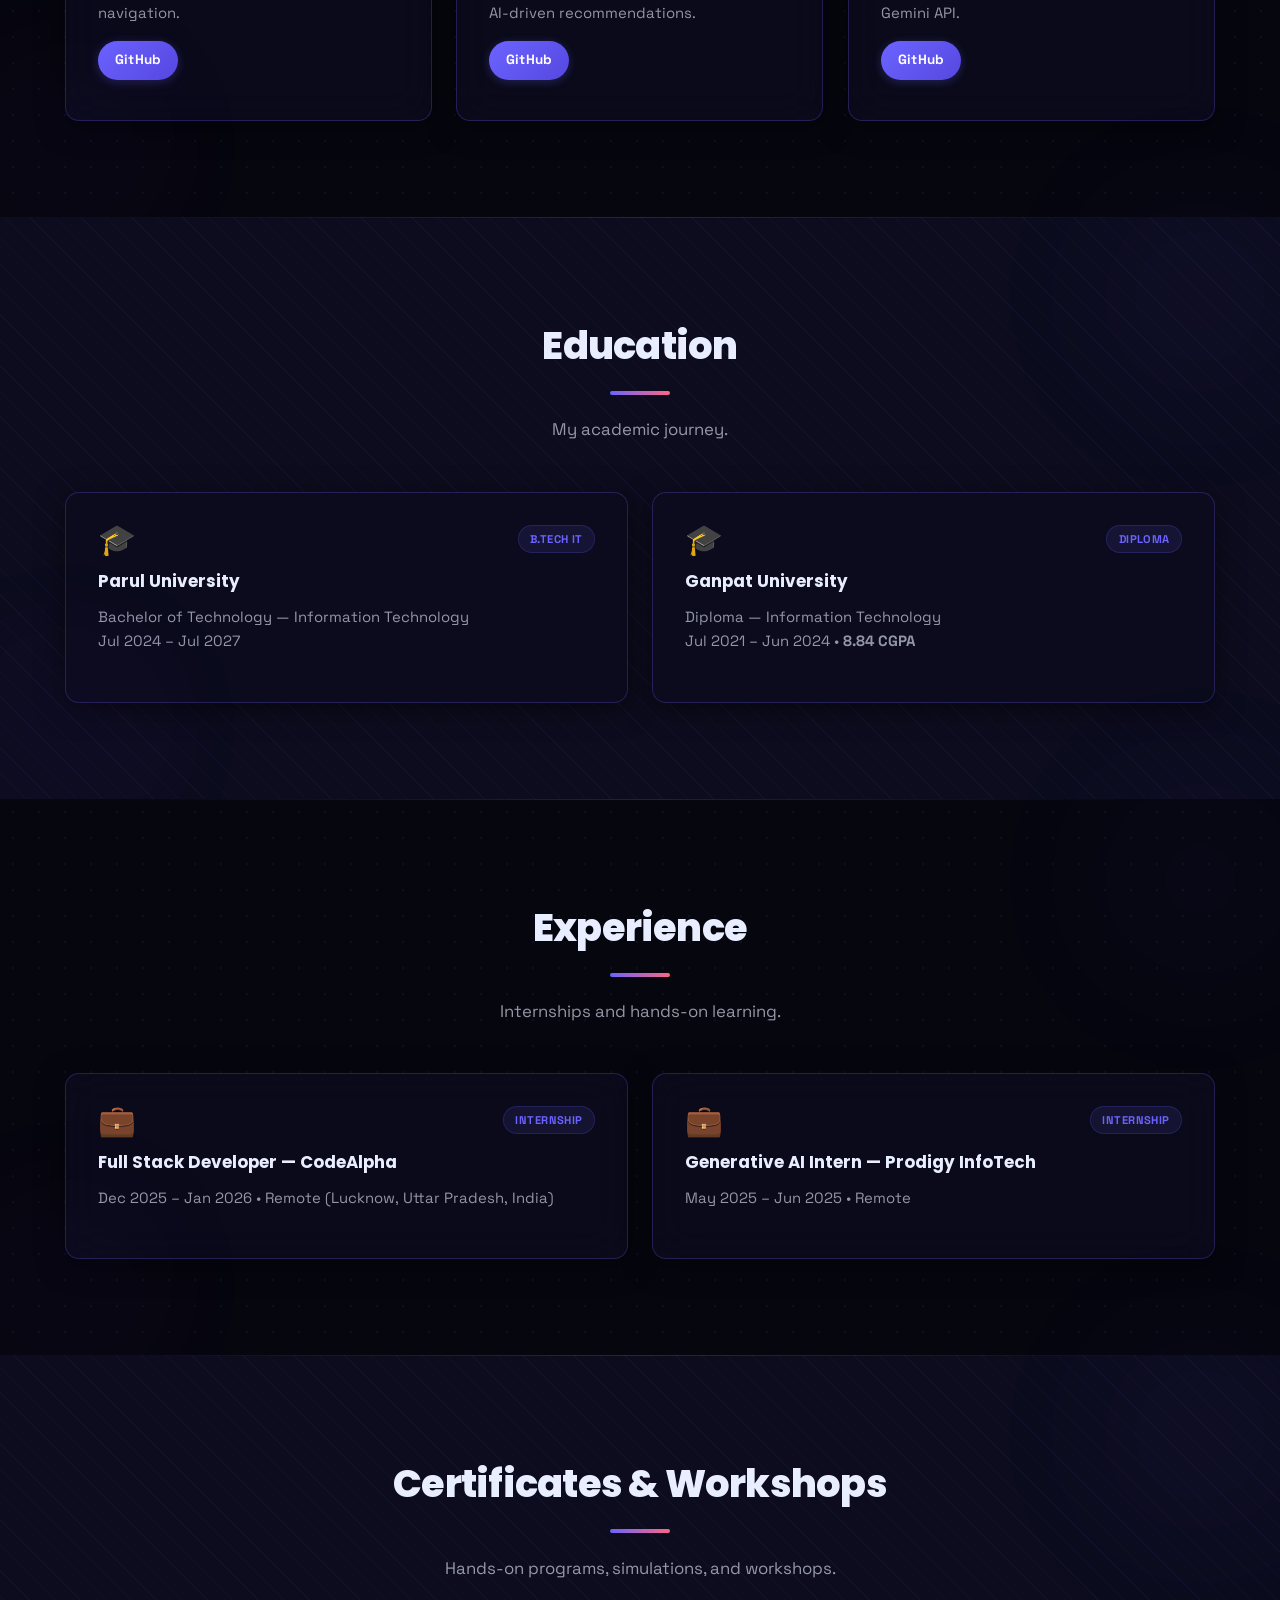
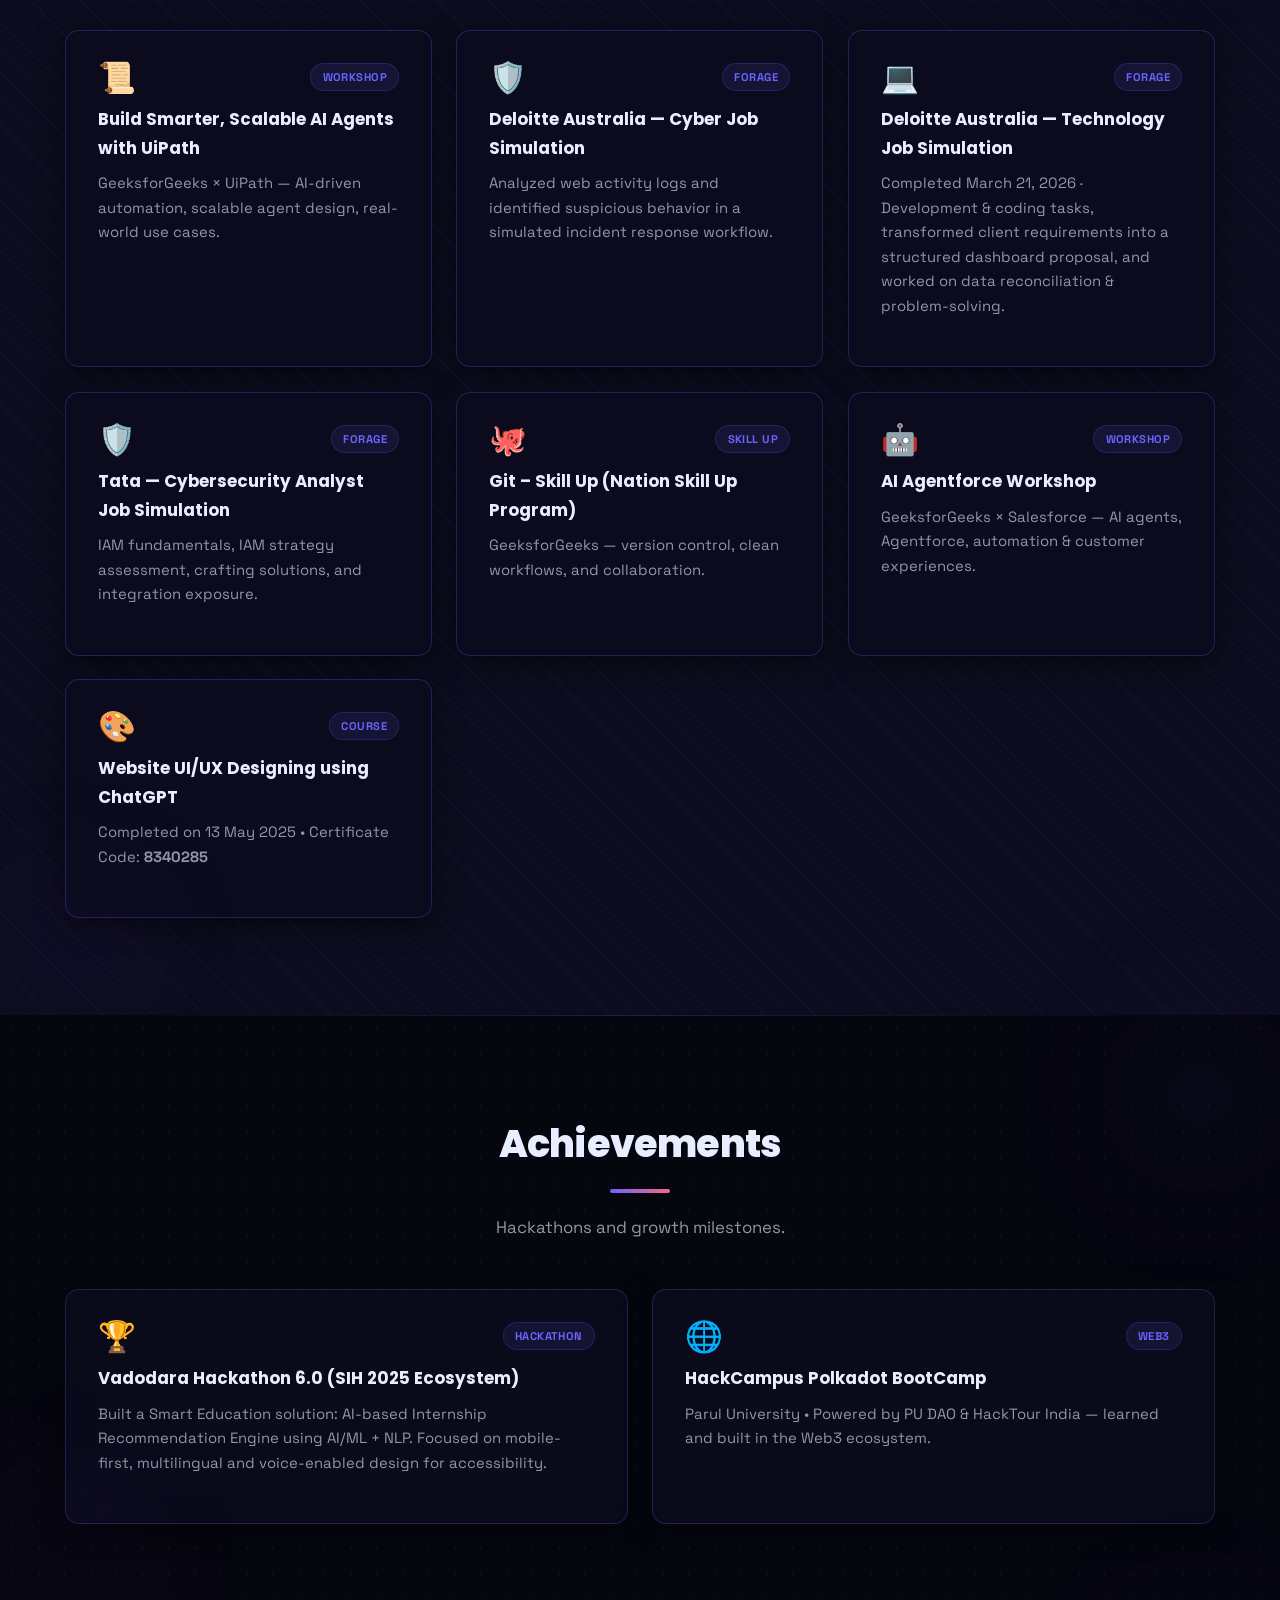
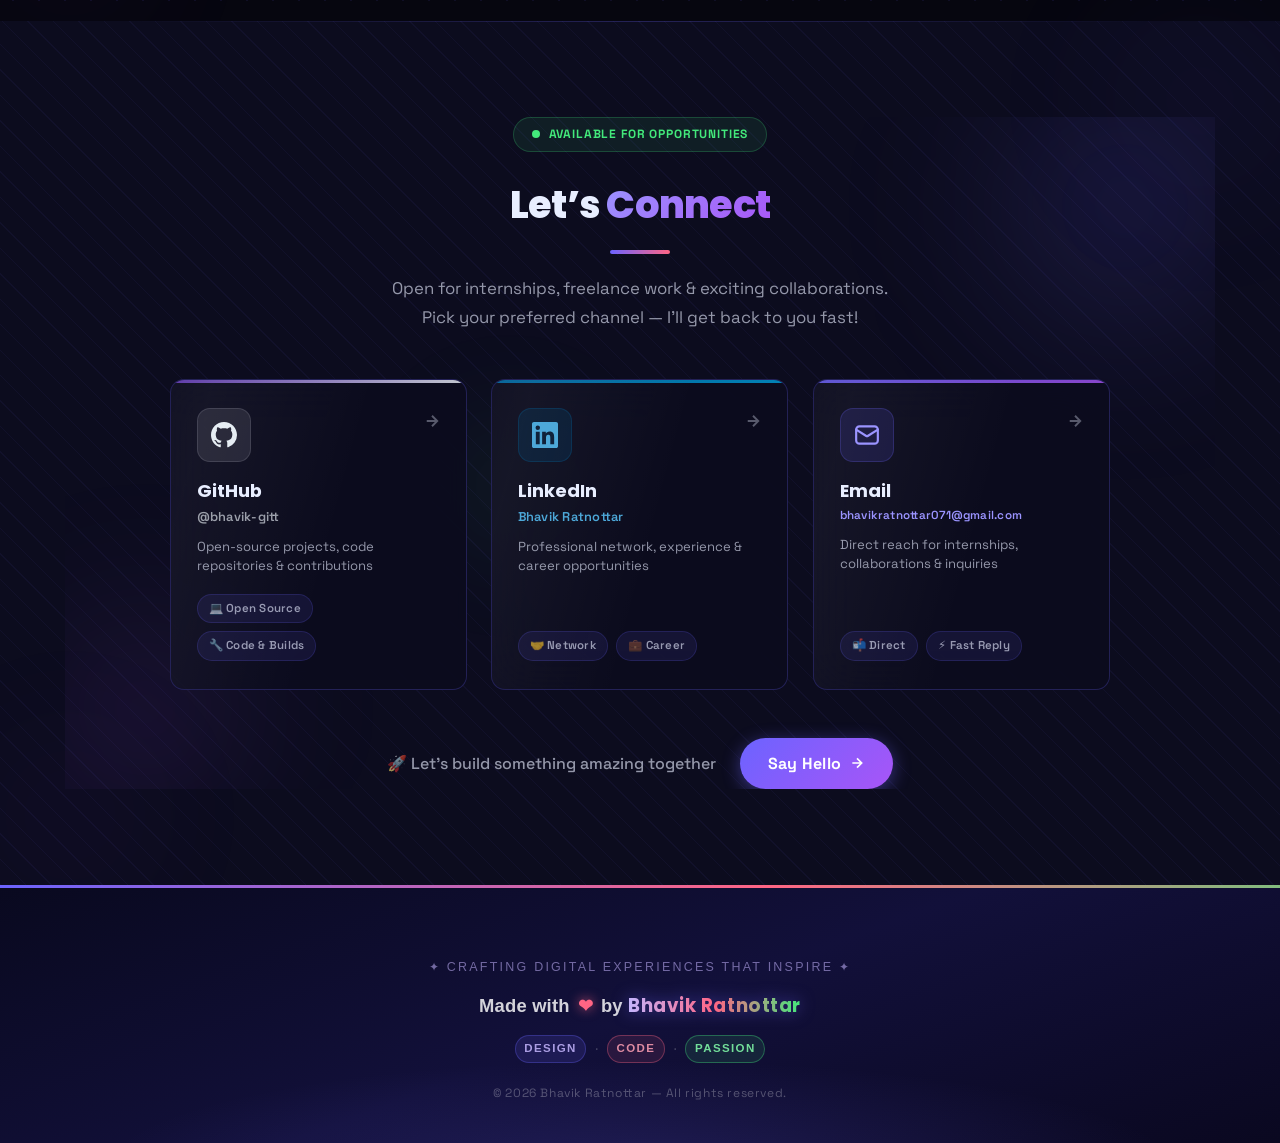
==== commit d1fd83b0: "feat: enhance hero and about photos with professional UI/UX visual effects - Hero photo: conic gradi" ====
--- a/index.html
+++ b/index.html
@@ -251,16 +251,34 @@
       <!-- Right column: photo + social links -->
       <div class="hero-right">
         <div class="hero-photo-wrap" data-animate-hero="photo">
+          <!-- Pulse expand ring (outermost) -->
+          <div class="hero-photo-pulse" aria-hidden="true"></div>
+          <!-- Outer slow-rotating dashed orbit ring -->
+          <div class="hero-photo-ring-outer" aria-hidden="true"></div>
+          <!-- Gradient border ring + photo -->
           <div class="hero-photo-ring">
             <div class="hero-photo-inner">
               <img src="https://github.com/user-attachments/assets/a450d8e6-ff05-4be7-bed2-e74cd9a3d264"
                    class="hero-photo" alt="Bhavik Ratnottar" loading="eager" />
+              <!-- Holographic shine sweep -->
+              <div class="hero-photo-shine" aria-hidden="true"></div>
             </div>
           </div>
+          <!-- Cardinal glow dots (top / right / bottom / left) -->
+          <div class="hero-photo-dot hero-photo-dot-top" aria-hidden="true"></div>
+          <div class="hero-photo-dot hero-photo-dot-right" aria-hidden="true"></div>
+          <div class="hero-photo-dot hero-photo-dot-bottom" aria-hidden="true"></div>
+          <div class="hero-photo-dot hero-photo-dot-left" aria-hidden="true"></div>
+          <!-- Orbiting glow orbs -->
           <div class="hero-photo-orb hero-photo-orb-1"></div>
           <div class="hero-photo-orb hero-photo-orb-2"></div>
+          <div class="hero-photo-orb hero-photo-orb-3"></div>
+          <!-- Floating tech badges -->
           <div class="hero-photo-badge">
             <span>&#128187;</span> Full Stack Dev
+          </div>
+          <div class="hero-photo-badge hero-photo-badge-2" aria-hidden="true">
+            <span>&#129302;</span> AI &amp; ML
           </div>
         </div>
 
@@ -277,9 +295,22 @@
       <div class="about-card">
         <div class="about-photo-col">
           <div class="about-photo-wrap">
-            <img src="https://github.com/user-attachments/assets/a450d8e6-ff05-4be7-bed2-e74cd9a3d264"
-                 class="about-photo-img" alt="Bhavik Ratnottar" loading="lazy" />
+            <!-- Animated gradient border frame -->
+            <div class="about-photo-frame">
+              <img src="https://github.com/user-attachments/assets/a450d8e6-ff05-4be7-bed2-e74cd9a3d264"
+                   class="about-photo-img" alt="Bhavik Ratnottar" loading="lazy" />
+              <!-- Holographic shine sweep -->
+              <div class="about-photo-shine" aria-hidden="true"></div>
+            </div>
+            <!-- Inner dashed rotating ring -->
             <div class="about-photo-ring-deco"></div>
+            <!-- Outer slow orbit ring -->
+            <div class="about-photo-ring-outer" aria-hidden="true"></div>
+            <!-- Corner sparkle dots -->
+            <div class="about-photo-dot about-photo-dot-tl" aria-hidden="true"></div>
+            <div class="about-photo-dot about-photo-dot-tr" aria-hidden="true"></div>
+            <div class="about-photo-dot about-photo-dot-bl" aria-hidden="true"></div>
+            <div class="about-photo-dot about-photo-dot-br" aria-hidden="true"></div>
           </div>
           <div class="about-name-tag">Bhavik Ratnottar</div>
           <div class="about-role-tag">Full Stack Developer</div>
--- a/style.css
+++ b/style.css
@@ -823,21 +823,94 @@
 .hero-photo-wrap {
     flex-shrink: 0;
     position: relative;
-    width: 320px;
-    height: 320px;
-}
-
+    width: 340px;
+    height: 340px;
+    display: flex;
+    align-items: center;
+    justify-content: center;
+}
+
+/* Outermost slow pulse ring */
+.hero-photo-pulse {
+    position: absolute;
+    inset: -30px;
+    border-radius: 50%;
+    border: 1px solid rgba(108, 99, 255, 0.15);
+    animation: heroPulseRing 4s ease-in-out infinite;
+    pointer-events: none;
+    z-index: 0;
+}
+
+@keyframes heroPulseRing {
+    0%, 100% { transform: scale(1);    opacity: 0.5; }
+    50%       { transform: scale(1.06); opacity: 0.15; }
+}
+
+/* Outer slow-rotating dashed orbit ring */
+.hero-photo-ring-outer {
+    position: absolute;
+    inset: -14px;
+    border-radius: 50%;
+    border: 1.5px dashed rgba(168, 85, 247, 0.35);
+    animation: rotateSlow 22s linear infinite;
+    pointer-events: none;
+    z-index: 1;
+}
+
+.hero-photo-ring-outer::before {
+    content: '';
+    position: absolute;
+    top: -4px;
+    left: 50%;
+    transform: translateX(-50%);
+    width: 8px;
+    height: 8px;
+    border-radius: 50%;
+    background: #a855f7;
+    box-shadow: 0 0 8px 3px rgba(168, 85, 247, 0.7);
+}
+
+.hero-photo-ring-outer::after {
+    content: '';
+    position: absolute;
+    bottom: -4px;
+    left: 50%;
+    transform: translateX(-50%);
+    width: 6px;
+    height: 6px;
+    border-radius: 50%;
+    background: #6c63ff;
+    box-shadow: 0 0 6px 2px rgba(108, 99, 255, 0.7);
+}
+
+/* Gradient border ring — main container */
 .hero-photo-ring {
     width: 300px;
     height: 300px;
     border-radius: 50%;
     padding: 4px;
-    background: linear-gradient(135deg, #6c63ff, #a855f7, #ff6584, #43e97b, #6c63ff);
-    background-size: 400% 400%;
-    animation: gradientBorder 4s ease infinite, heroPhotoFloat 5s ease-in-out infinite;
-    box-shadow: 0 0 40px rgba(108, 99, 255, 0.5), 0 0 80px rgba(168, 85, 247, 0.25);
+    background: conic-gradient(
+        from 0deg,
+        #6c63ff 0%,
+        #a855f7 25%,
+        #ff6584 50%,
+        #43e97b 75%,
+        #60efff 90%,
+        #6c63ff 100%
+    );
+    animation: heroRingSpin 6s linear infinite, heroPhotoFloat 5s ease-in-out infinite;
+    box-shadow:
+        0 0 0 1px rgba(108, 99, 255, 0.12),
+        0 0 40px rgba(108, 99, 255, 0.55),
+        0 0 80px rgba(168, 85, 247, 0.3),
+        0 0 120px rgba(96, 239, 255, 0.1);
     position: relative;
     z-index: 2;
+}
+
+@keyframes heroRingSpin {
+    from { filter: hue-rotate(0deg);   }
+    to   { filter: hue-rotate(360deg); }
 }
 
 .hero-photo-inner {
@@ -846,7 +919,8 @@
     border-radius: 50%;
     overflow: hidden;
     background: #0d0b2a;
-    border: 3px solid rgba(6, 6, 15, 0.9);
+    border: 2px solid rgba(6, 6, 15, 0.95);
+    position: relative;
 }
 
 .hero-photo {
@@ -855,11 +929,70 @@
     object-fit: cover;
     object-position: top center;
     display: block;
-    transition: transform 0.4s ease;
+    transition: transform 0.5s cubic-bezier(0.34, 1.56, 0.64, 1);
 }
 
 .hero-photo-ring:hover .hero-photo {
-    transform: scale(1.05);
+    transform: scale(1.07);
+}
+
+/* Holographic shine sweep */
+.hero-photo-shine {
+    position: absolute;
+    inset: 0;
+    border-radius: 50%;
+    background: linear-gradient(
+        115deg,
+        transparent 30%,
+        rgba(255, 255, 255, 0.12) 50%,
+        transparent 70%
+    );
+    background-size: 200% 200%;
+    animation: heroShineSwipe 4s ease-in-out infinite 1s;
+    pointer-events: none;
+    z-index: 1;
+}
+
+@keyframes heroShineSwipe {
+    0%   { background-position: -100% -100%; opacity: 0;   }
+    30%  { opacity: 1; }
+    60%  { background-position:  200%  200%; opacity: 0.6; }
+    100% { background-position:  200%  200%; opacity: 0;   }
+}
+
+/* Cardinal glow dots around the ring */
+.hero-photo-dot {
+    position: absolute;
+    width: 10px;
+    height: 10px;
+    border-radius: 50%;
+    background: #6c63ff;
+    z-index: 3;
+    pointer-events: none;
+    animation: heroDotPulse 2.5s ease-in-out infinite;
+}
+
+.hero-photo-dot-top    { top:  -5px; left: 50%; transform: translateX(-50%); background: #60efff; box-shadow: 0 0 10px 4px rgba(96,239,255,0.7); animation-delay: 0s;     }
+.hero-photo-dot-right  { top: 50%; right: -5px; transform: translateY(-50%); background: #a855f7; box-shadow: 0 0 10px 4px rgba(168,85,247,0.7);  animation-delay: 0.6s;   }
+.hero-photo-dot-bottom { bottom: -5px; left: 50%; transform: translateX(-50%); background: #ff6584; box-shadow: 0 0 10px 4px rgba(255,101,132,0.7); animation-delay: 1.2s; }
+.hero-photo-dot-left   { top: 50%; left: -5px; transform: translateY(-50%); background: #43e97b; box-shadow: 0 0 10px 4px rgba(67,233,123,0.7);   animation-delay: 1.8s;  }
+
+@keyframes heroDotPulse {
+    0%, 100% { transform: translateX(-50%) scale(1);    opacity: 1; }
+    50%       { transform: translateX(-50%) scale(1.6);  opacity: 0.5; }
+}
+/* Axis-correct transforms for right/bottom/left dots */
+.hero-photo-dot-right:is(.hero-photo-dot)  { animation-name: heroDotPulseY; }
+.hero-photo-dot-left:is(.hero-photo-dot)   { animation-name: heroDotPulseY; }
+.hero-photo-dot-bottom:is(.hero-photo-dot) { animation-name: heroDotPulseX; }
+
+@keyframes heroDotPulseY {
+    0%, 100% { transform: translateY(-50%) scale(1);   opacity: 1; }
+    50%       { transform: translateY(-50%) scale(1.6); opacity: 0.5; }
+}
+@keyframes heroDotPulseX {
+    0%, 100% { transform: translateX(-50%) scale(1);   opacity: 1; }
+    50%       { transform: translateX(-50%) scale(1.6); opacity: 0.5; }
 }
 
 /* Orbiting glow orbs */
@@ -870,38 +1003,65 @@
 }
 
 .hero-photo-orb-1 {
-    width: 80px; height: 80px;
-    background: radial-gradient(circle, rgba(108, 99, 255, 0.8) 0%, transparent 70%);
-    top: -10px; right: -10px;
+    width: 90px; height: 90px;
+    background: radial-gradient(circle, rgba(108, 99, 255, 0.85) 0%, transparent 70%);
+    top: -15px; right: -15px;
     animation: orbFloat1 5s ease-in-out infinite;
+    filter: blur(12px);
+    z-index: 0;
+}
+
+.hero-photo-orb-2 {
+    width: 70px; height: 70px;
+    background: radial-gradient(circle, rgba(255, 101, 132, 0.85) 0%, transparent 70%);
+    bottom: 5px; left: -20px;
+    animation: orbFloat2 6s ease-in-out infinite 1s;
     filter: blur(10px);
-}
-
-.hero-photo-orb-2 {
-    width: 60px; height: 60px;
-    background: radial-gradient(circle, rgba(255, 101, 132, 0.8) 0%, transparent 70%);
-    bottom: 10px; left: -15px;
-    animation: orbFloat2 6s ease-in-out infinite 1s;
-    filter: blur(8px);
-}
-
+    z-index: 0;
+}
+
+.hero-photo-orb-3 {
+    width: 55px; height: 55px;
+    background: radial-gradient(circle, rgba(67, 233, 123, 0.75) 0%, transparent 70%);
+    top: 50%; right: -25px;
+    transform: translateY(-50%);
+    animation: orbFloat1 7s ease-in-out infinite 2s;
+    filter: blur(9px);
+    z-index: 0;
+}
+
+/* Floating tech badges */
 .hero-photo-badge {
     position: absolute;
-    bottom: -10px;
-    right: -10px;
-    background: linear-gradient(135deg, rgba(12, 12, 30, 0.95), rgba(20, 15, 50, 0.95));
-    border: 1px solid rgba(108, 99, 255, 0.4);
+    bottom: -12px;
+    right: -14px;
+    background: linear-gradient(135deg, rgba(12, 12, 30, 0.96), rgba(20, 15, 55, 0.96));
+    border: 1px solid rgba(108, 99, 255, 0.5);
     border-radius: 50px;
-    padding: 0.45rem 1rem;
+    padding: 0.45rem 1.1rem;
     font-size: 0.78rem;
     font-weight: 700;
     color: #c4b5fd;
     letter-spacing: 0.04em;
-    backdrop-filter: blur(10px);
-    z-index: 3;
-    box-shadow: 0 4px 20px rgba(108, 99, 255, 0.3);
+    backdrop-filter: blur(12px);
+    z-index: 4;
+    box-shadow: 0 4px 24px rgba(108, 99, 255, 0.4), 0 0 0 1px rgba(108,99,255,0.1);
     white-space: nowrap;
     animation: heroBadgeFloat 3.5s ease-in-out infinite 2s;
+    display: flex;
+    align-items: center;
+    gap: 0.35rem;
+}
+
+.hero-photo-badge-2 {
+    bottom: auto;
+    right: auto;
+    top: -12px;
+    left: -10px;
+    animation-delay: 1.2s;
+    border-color: rgba(168, 85, 247, 0.5);
+    color: #e9d5ff;
+    box-shadow: 0 4px 24px rgba(168, 85, 247, 0.4), 0 0 0 1px rgba(168,85,247,0.1);
 }
 
 /* ── Hero Right Column (photo + socials) ── */
@@ -1152,35 +1312,105 @@
 
 .about-photo-wrap {
     position: relative;
-    width: 160px;
-    height: 160px;
+    width: 210px;
+    height: 210px;
+    display: flex;
+    align-items: center;
+    justify-content: center;
+}
+
+/* Gradient border frame */
+.about-photo-frame {
+    position: relative;
+    width: 190px;
+    height: 190px;
+    border-radius: 50%;
+    padding: 3px;
+    background: conic-gradient(
+        from 0deg,
+        #6c63ff 0%,
+        #a855f7 25%,
+        #ff6584 50%,
+        #43e97b 75%,
+        #60efff 90%,
+        #6c63ff 100%
+    );
+    animation: heroRingSpin 8s linear infinite;
+    box-shadow:
+        0 0 30px rgba(108, 99, 255, 0.5),
+        0 0 60px rgba(168, 85, 247, 0.25);
+    z-index: 2;
 }
 
 .about-photo-img {
-    width: 160px;
-    height: 160px;
+    width: 100%;
+    height: 100%;
     object-fit: cover;
     object-position: top center;
     border-radius: 50%;
     display: block;
-    border: 3px solid rgba(108, 99, 255, 0.6);
-    box-shadow: 0 0 24px rgba(108, 99, 255, 0.4), 0 0 60px rgba(168, 85, 247, 0.15);
-    transition: transform 0.35s ease, box-shadow 0.35s ease;
-}
-
-.about-photo-img:hover {
-    transform: scale(1.04);
-    box-shadow: 0 0 32px rgba(108, 99, 255, 0.6), 0 0 80px rgba(168, 85, 247, 0.3);
-}
-
+    border: 2px solid rgba(6, 6, 15, 0.95);
+    transition: transform 0.5s cubic-bezier(0.34, 1.56, 0.64, 1);
+}
+
+.about-photo-frame:hover .about-photo-img {
+    transform: scale(1.06);
+}
+
+/* Holographic shine sweep on about photo */
+.about-photo-shine {
+    position: absolute;
+    inset: 0;
+    border-radius: 50%;
+    background: linear-gradient(
+        115deg,
+        transparent 30%,
+        rgba(255, 255, 255, 0.1) 50%,
+        transparent 70%
+    );
+    background-size: 200% 200%;
+    animation: heroShineSwipe 5s ease-in-out infinite 2s;
+    pointer-events: none;
+    z-index: 1;
+}
+
+/* Inner dashed ring */
 .about-photo-ring-deco {
     position: absolute;
-    inset: -6px;
+    inset: -8px;
     border-radius: 50%;
-    border: 2px dashed rgba(108, 99, 255, 0.3);
-    animation: rotateSlow 16s linear infinite;
+    border: 2px dashed rgba(108, 99, 255, 0.35);
+    animation: rotateSlow 18s linear infinite;
     pointer-events: none;
-}
+    z-index: 1;
+}
+
+/* Outer slow orbit ring */
+.about-photo-ring-outer {
+    position: absolute;
+    inset: -18px;
+    border-radius: 50%;
+    border: 1.5px dashed rgba(168, 85, 247, 0.2);
+    animation: rotateSlow 30s linear infinite reverse;
+    pointer-events: none;
+    z-index: 0;
+}
+
+/* Corner sparkle dots */
+.about-photo-dot {
+    position: absolute;
+    width: 8px;
+    height: 8px;
+    border-radius: 50%;
+    pointer-events: none;
+    z-index: 3;
+    animation: heroDotPulseX 2.8s ease-in-out infinite;
+}
+
+.about-photo-dot-tl { top:  14px; left:  14px; background: #60efff; box-shadow: 0 0 8px 3px rgba(96,239,255,0.7); animation-delay: 0s;   }
+.about-photo-dot-tr { top:  14px; right: 14px; background: #a855f7; box-shadow: 0 0 8px 3px rgba(168,85,247,0.7); animation-delay: 0.7s; }
+.about-photo-dot-bl { bottom: 14px; left:  14px; background: #43e97b; box-shadow: 0 0 8px 3px rgba(67,233,123,0.7); animation-delay: 1.4s; }
+.about-photo-dot-br { bottom: 14px; right: 14px; background: #ff6584; box-shadow: 0 0 8px 3px rgba(255,101,132,0.7); animation-delay: 2.1s; }
 
 .about-name-tag {
     font-family: 'Poppins', sans-serif;
@@ -2140,8 +2370,9 @@
     }
     .hero-text { text-align: center; }
     .hero-buttons { justify-content: center; }
-    .hero-photo-wrap { width: 240px; height: 240px; }
-    .hero-photo-ring { width: 220px; height: 220px; }
+    .hero-photo-wrap { width: 260px; height: 260px; }
+    .hero-photo-ring { width: 230px; height: 230px; }
+    .hero-photo-badge-2 { display: none; }
 
     /* Social grid: 2 columns on tablet */
     .social-grid {
@@ -2190,8 +2421,11 @@
     .hero { padding: 5rem 1.25rem 3rem; }
     .hero::after { display: none; }
     .hero-shape-1, .hero-shape-3 { display: none; }
-    .hero-photo-wrap { width: 200px; height: 200px; }
-    .hero-photo-ring { width: 185px; height: 185px; }
+    .hero-photo-wrap { width: 210px; height: 210px; }
+    .hero-photo-ring { width: 190px; height: 190px; }
+    .hero-photo-badge-2 { display: none; }
+    .about-photo-wrap { width: 170px; height: 170px; }
+    .about-photo-frame { width: 155px; height: 155px; }
 
     .section { padding: 4rem 1rem; }
 
@@ -2576,6 +2810,11 @@
     .cursor-glow    { display: none; }
     .hero-3d-shapes { display: none; }
     .section-deco-orb { opacity: 0.04; }
+    .hero-photo-ring-outer,
+    .hero-photo-pulse,
+    .hero-photo-dot  { display: none; }
+    .about-photo-ring-outer,
+    .about-photo-dot { display: none; }
 }
 
 /* ── Reduce motion ── */
@@ -2585,6 +2824,18 @@
     .page-intro,
     .section-deco-orb,
     .about-card { animation: none !important; }
+
+    /* Hero photo new elements — disable spinning/pulsing */
+    .hero-photo-ring,
+    .hero-photo-ring-outer,
+    .hero-photo-pulse,
+    .hero-photo-shine,
+    .hero-photo-dot,
+    .about-photo-frame,
+    .about-photo-ring-deco,
+    .about-photo-ring-outer,
+    .about-photo-shine,
+    .about-photo-dot { animation: none !important; }
 
     [data-animate] {
         transform: translateY(32px) !important;
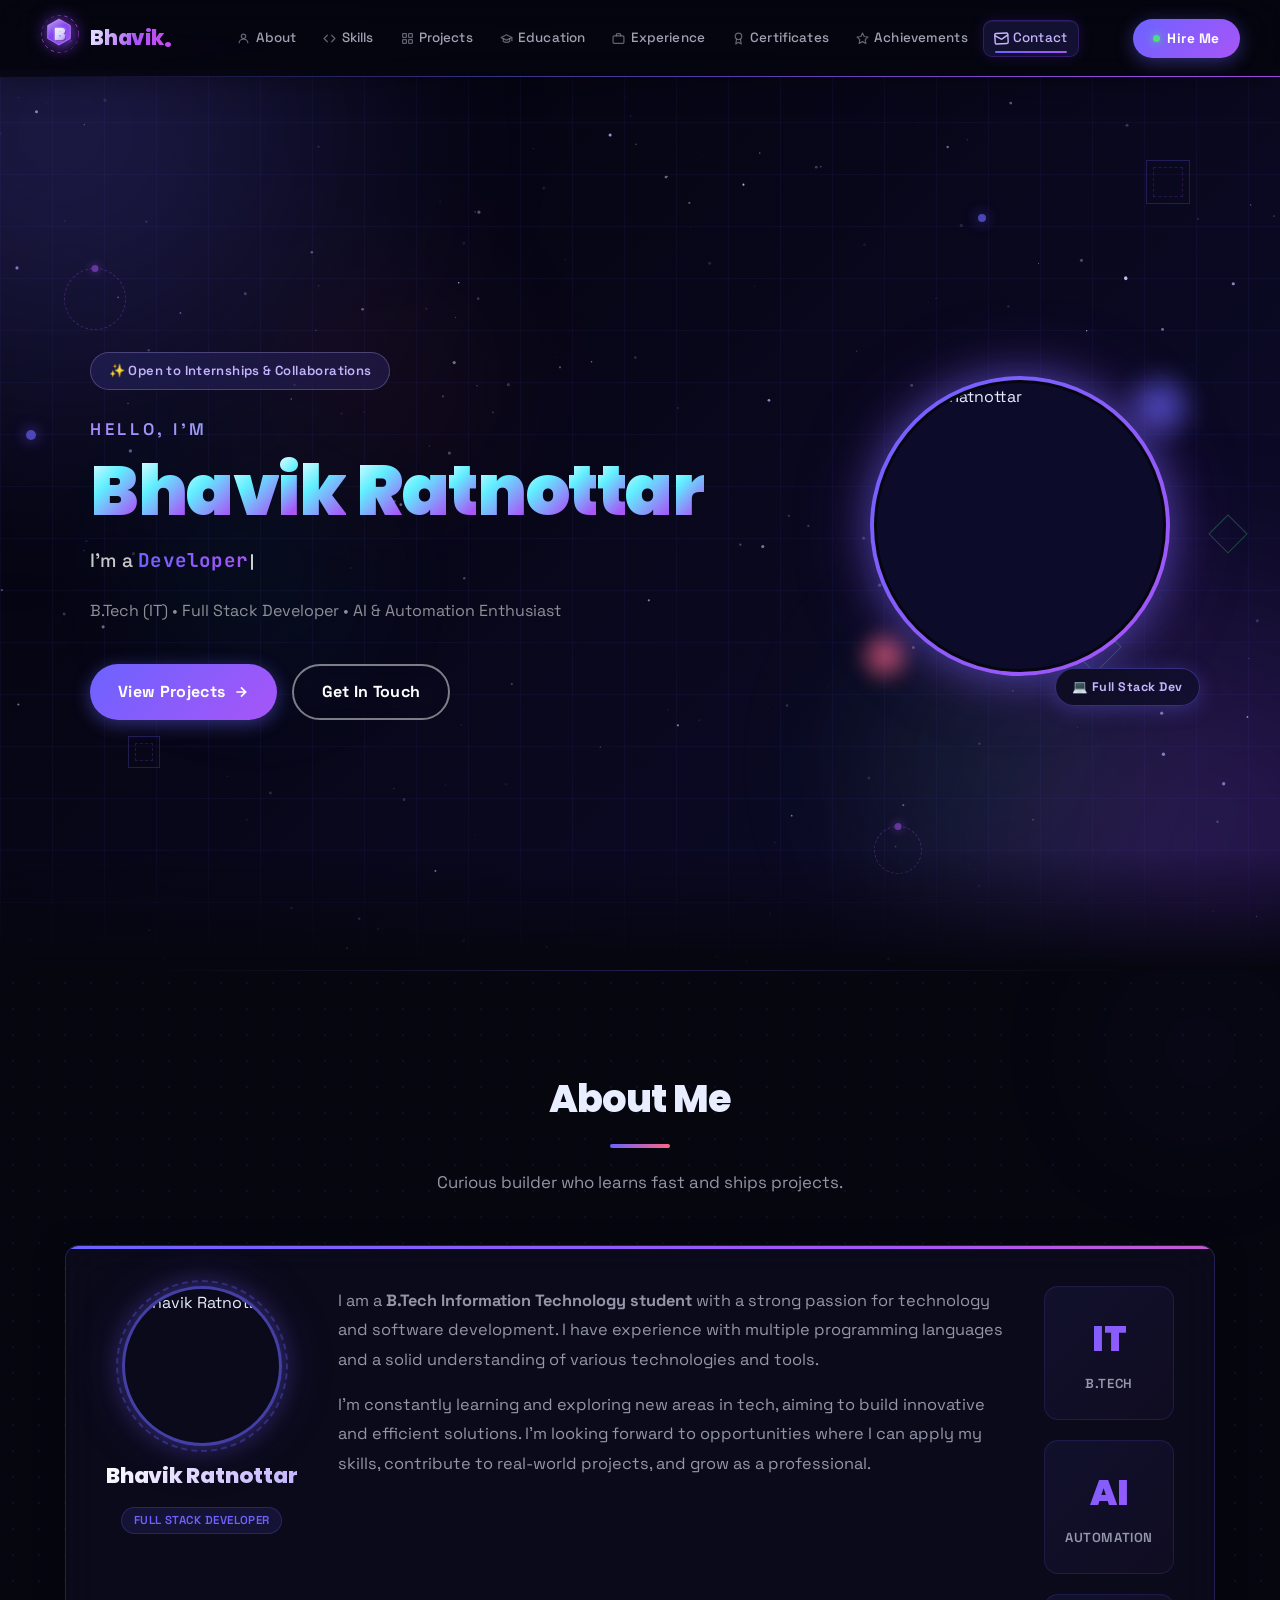
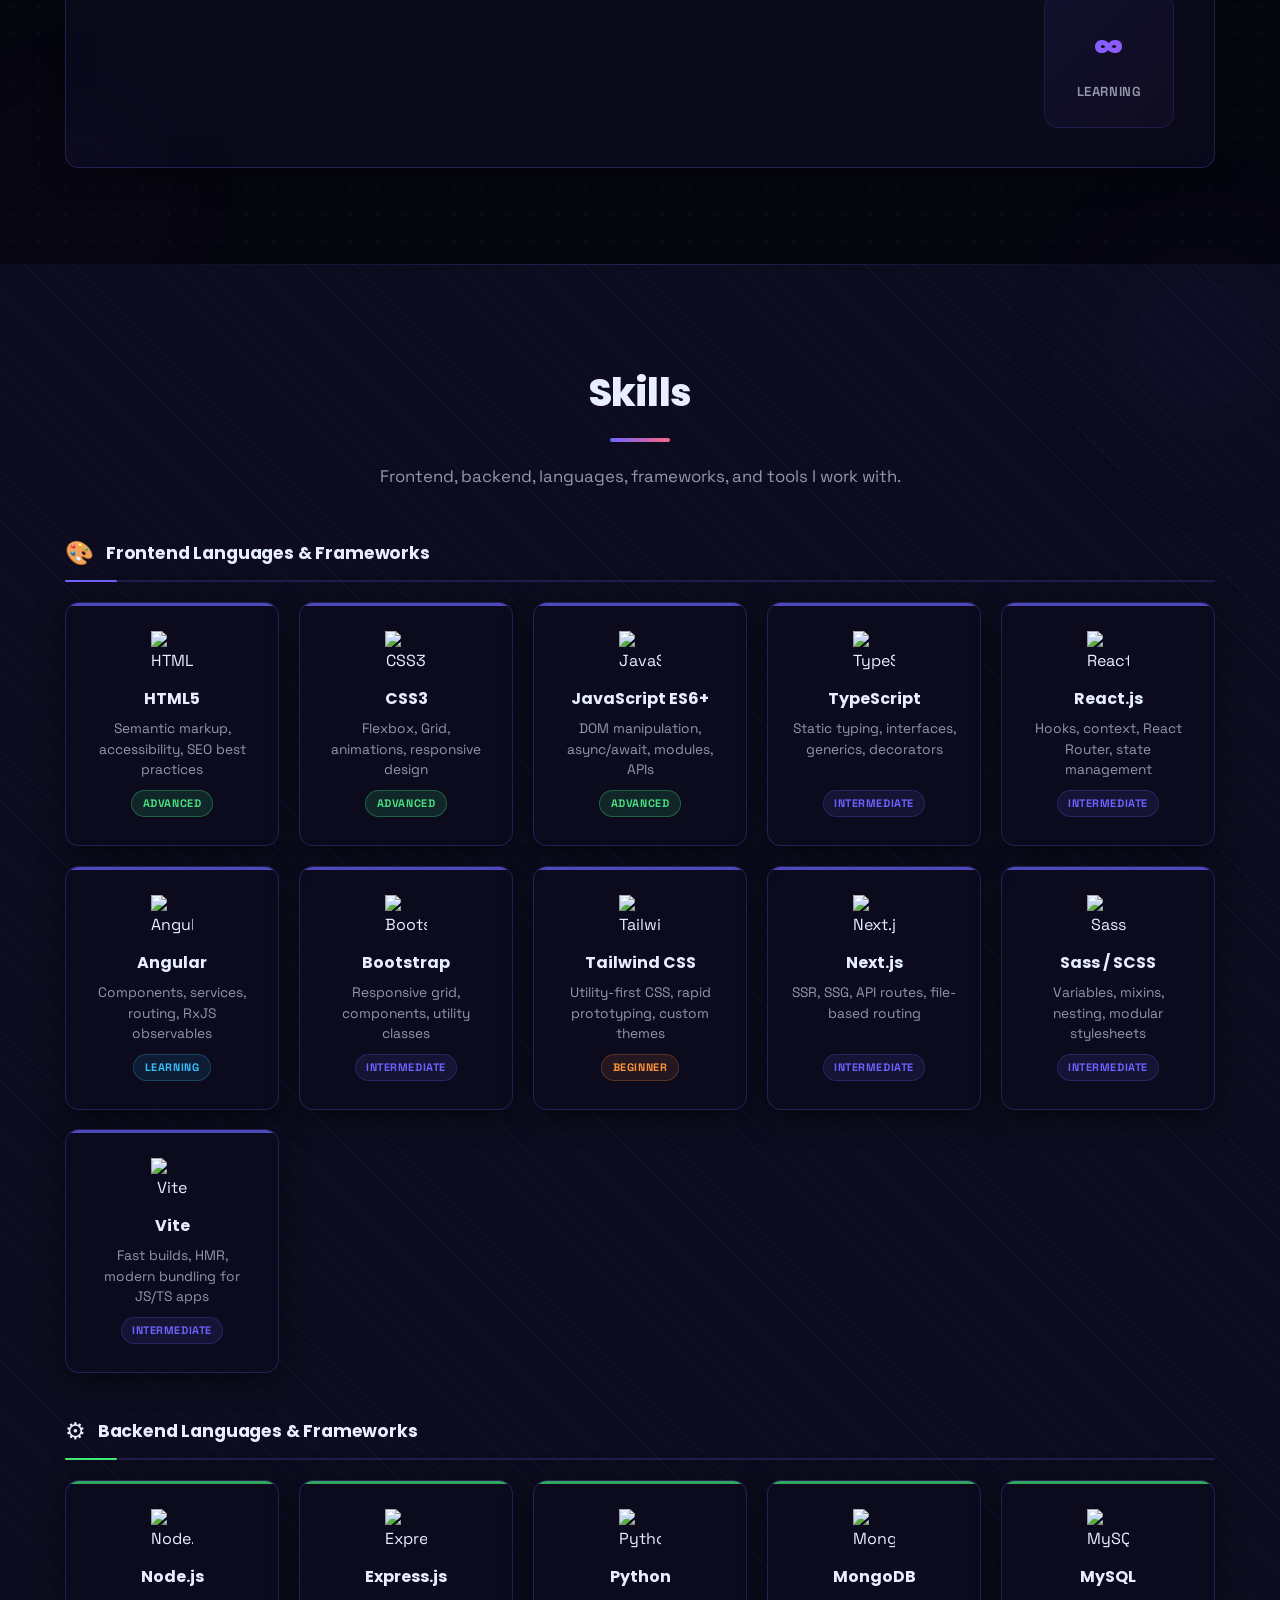
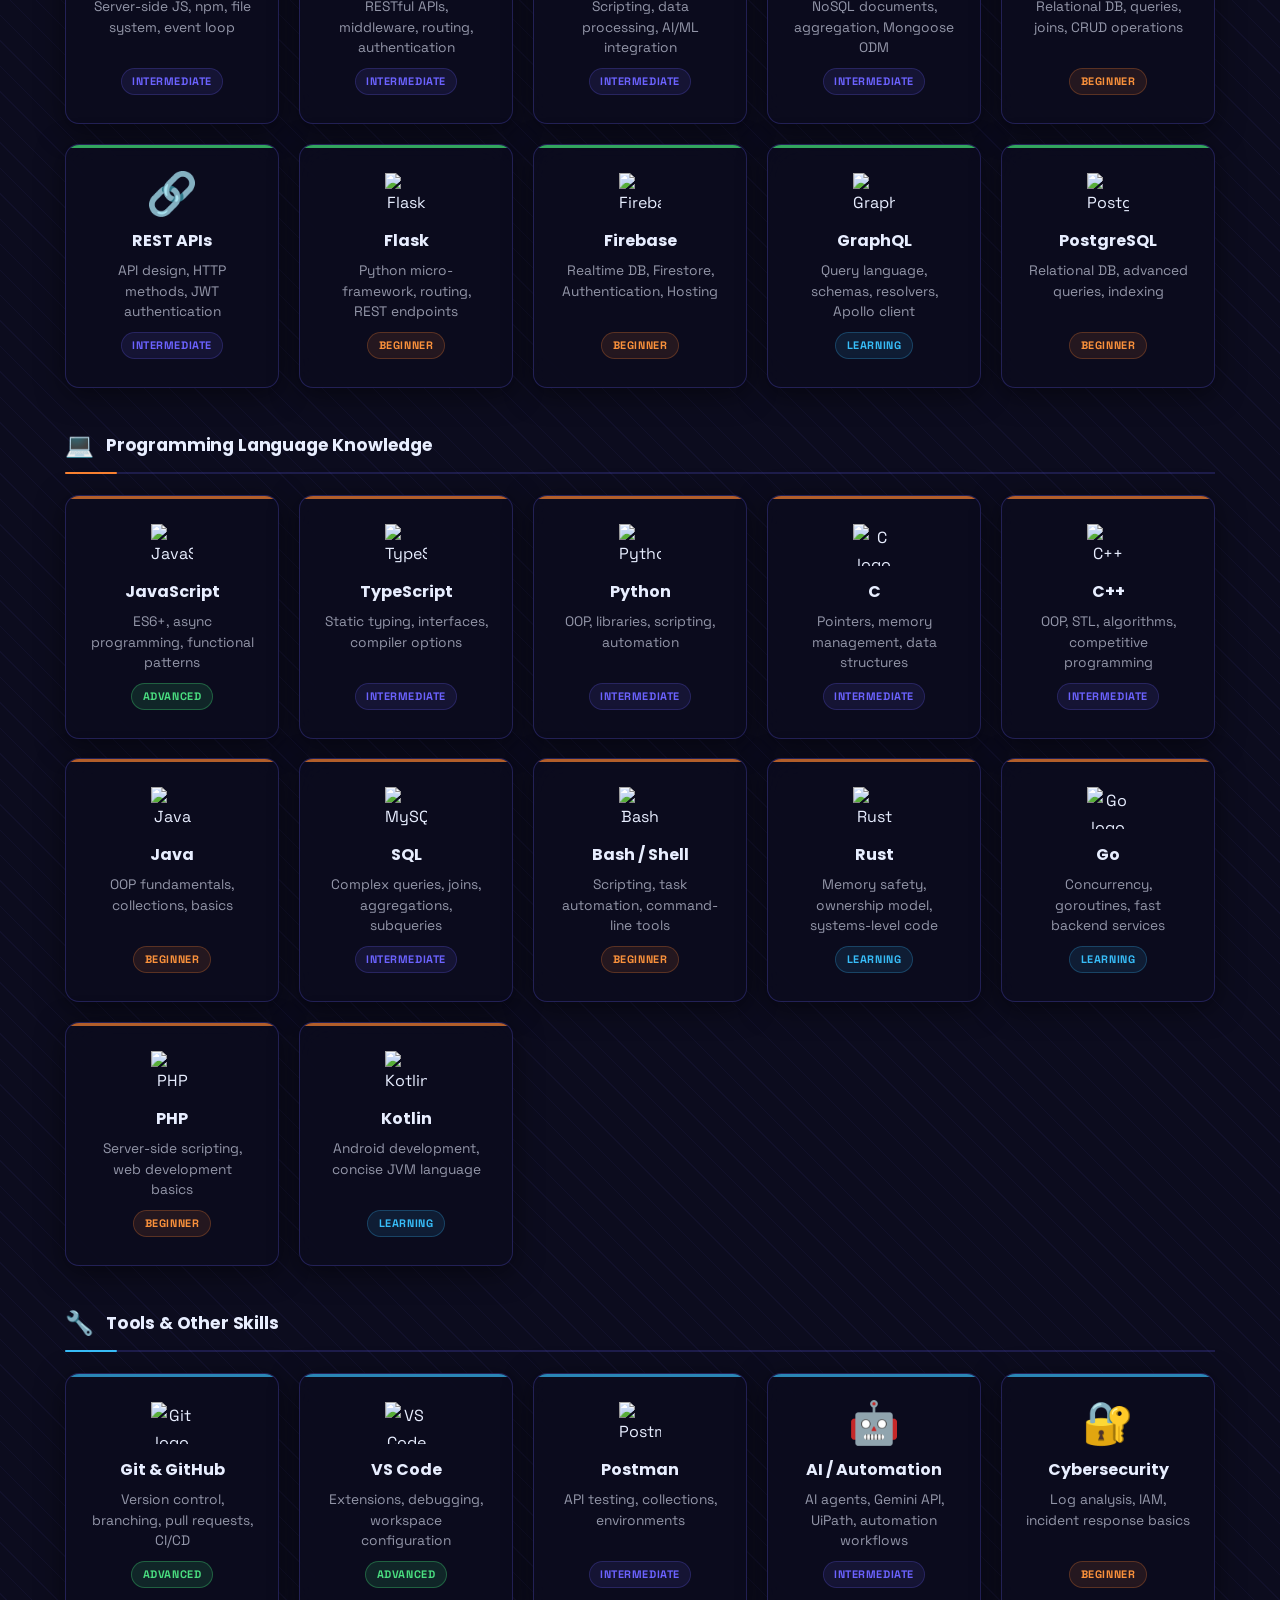
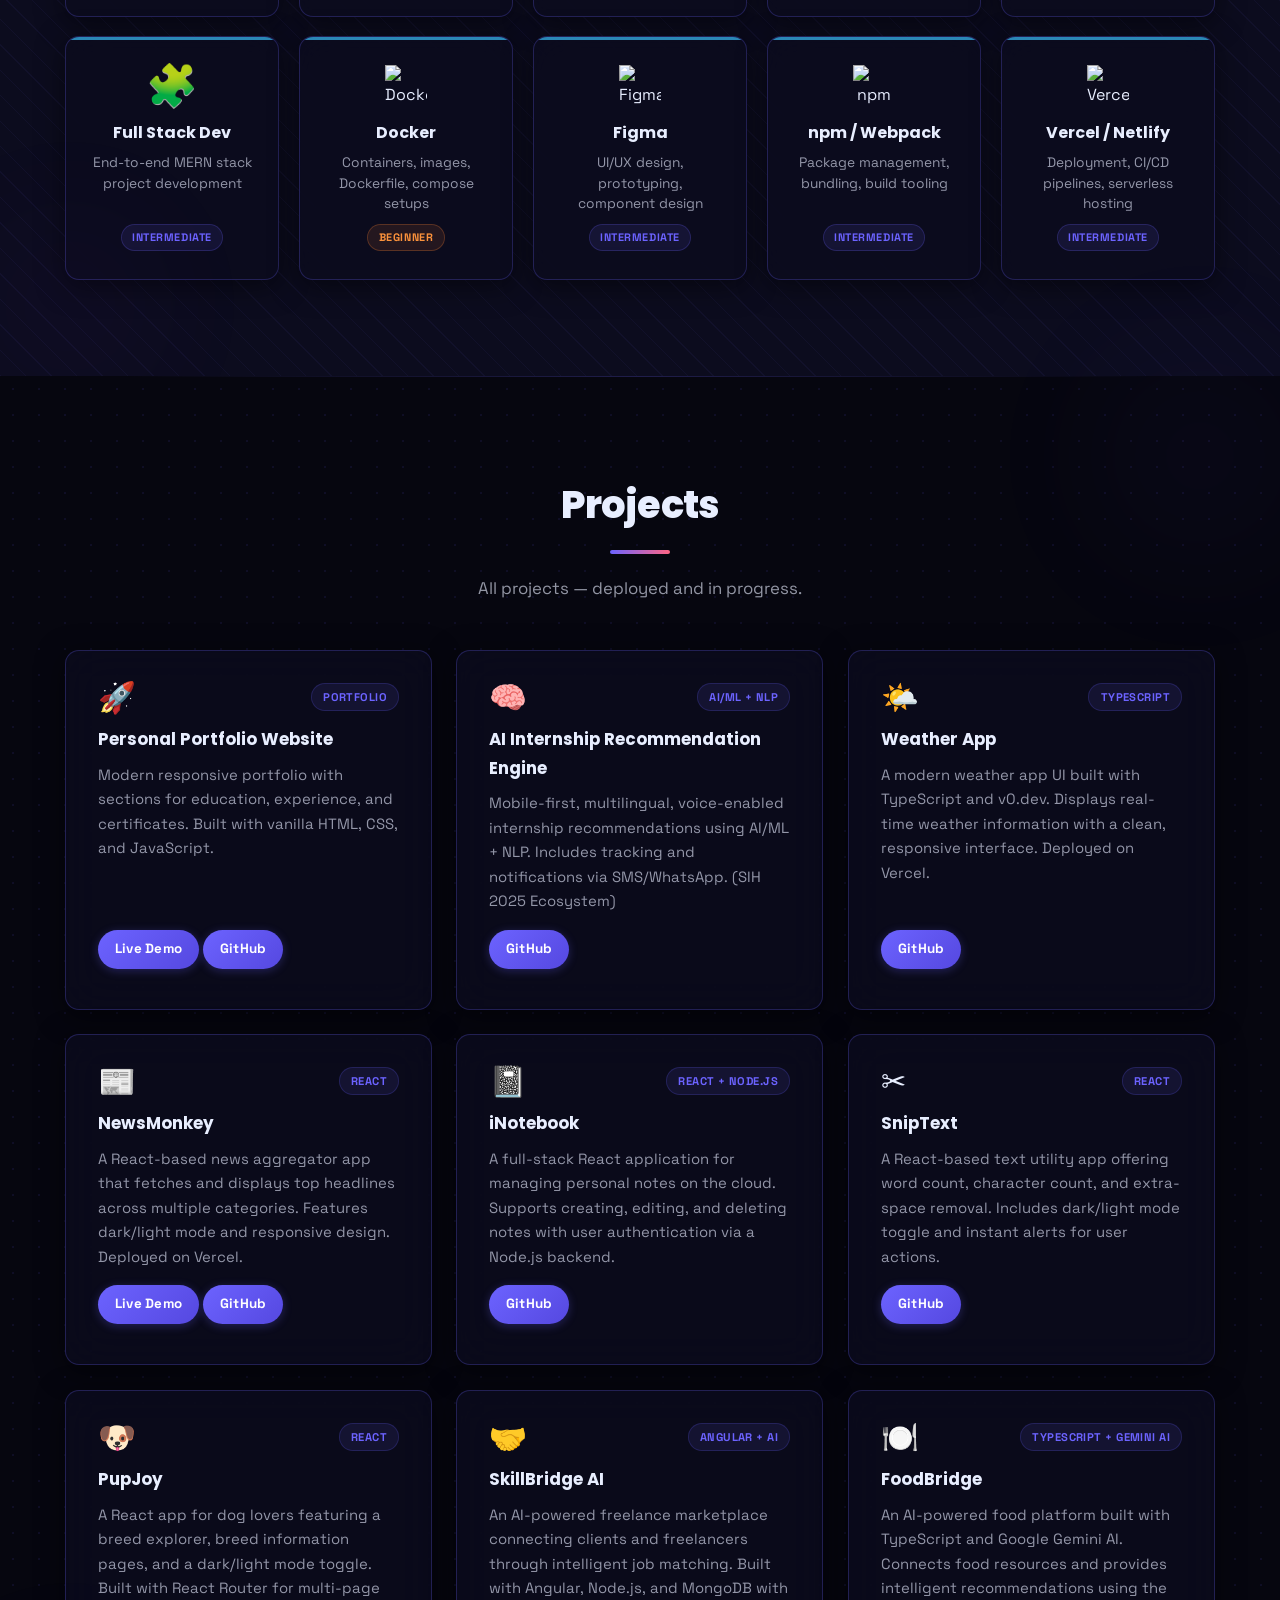
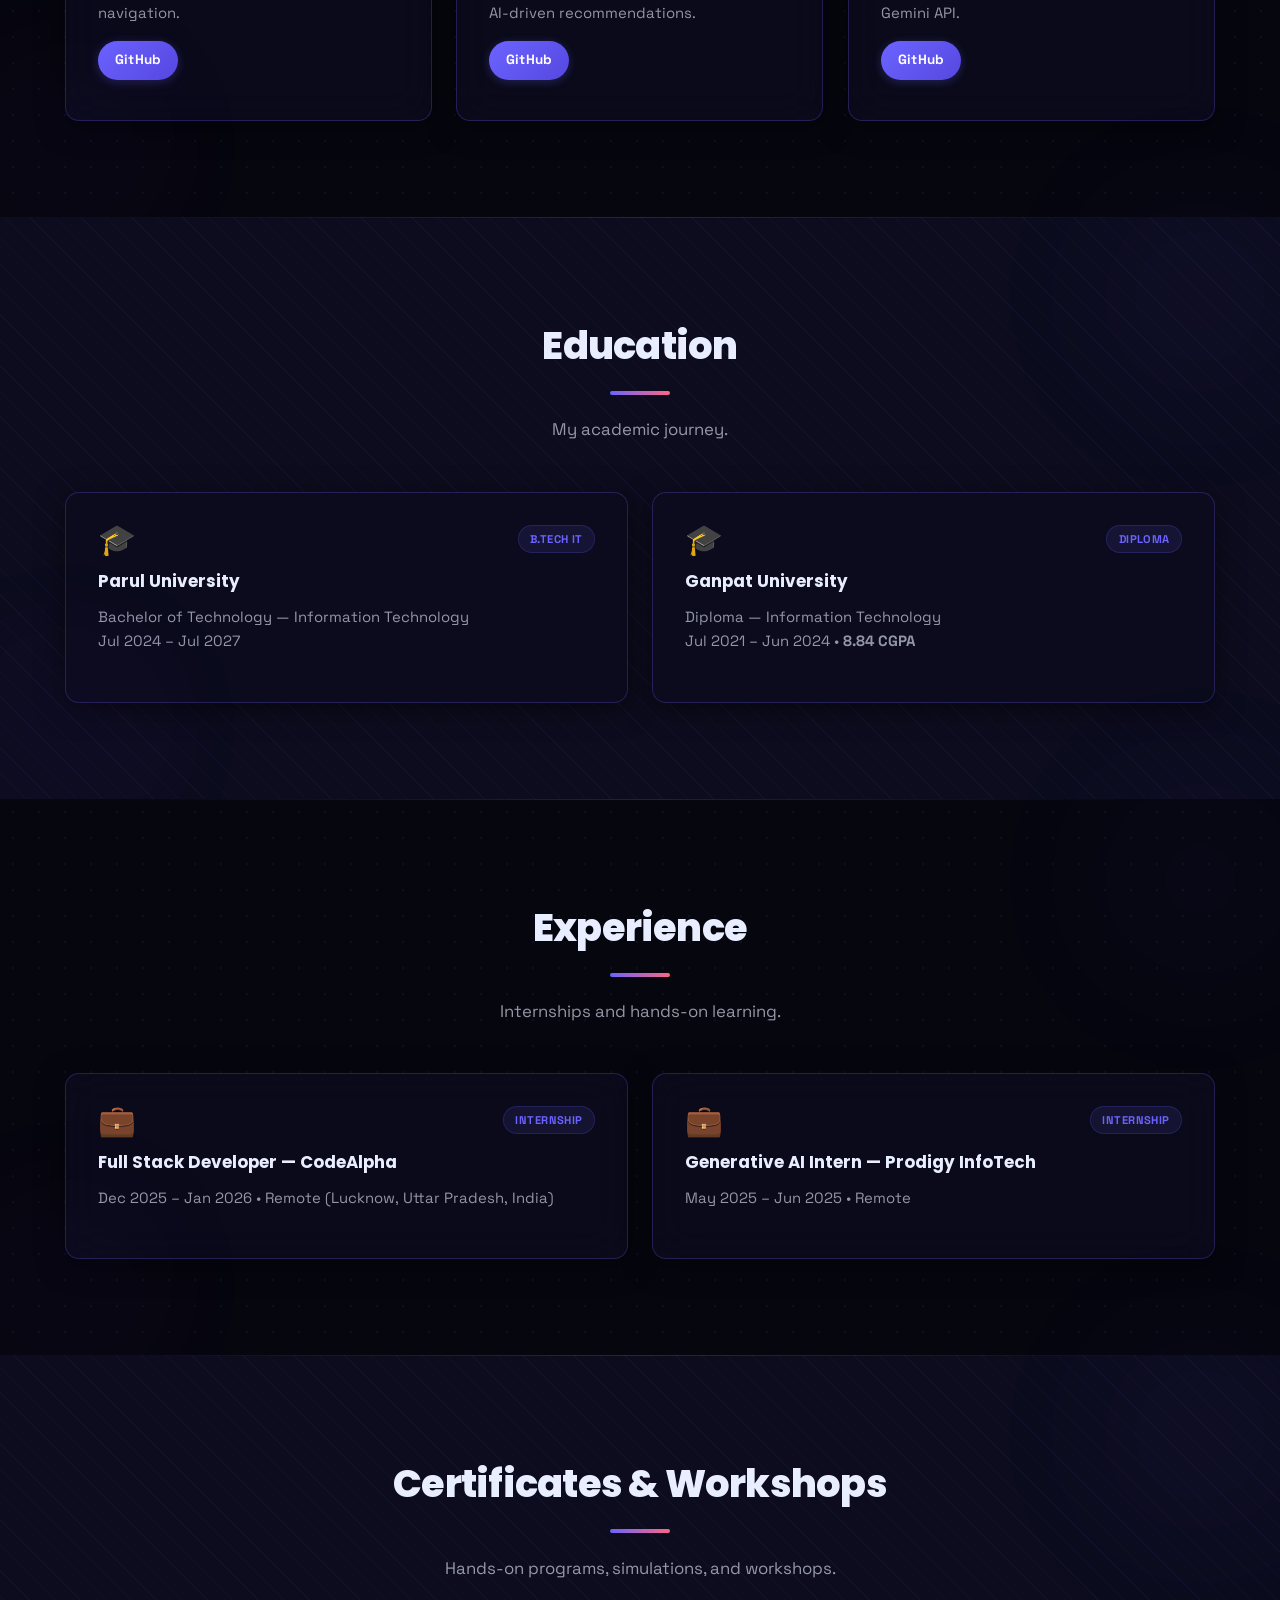
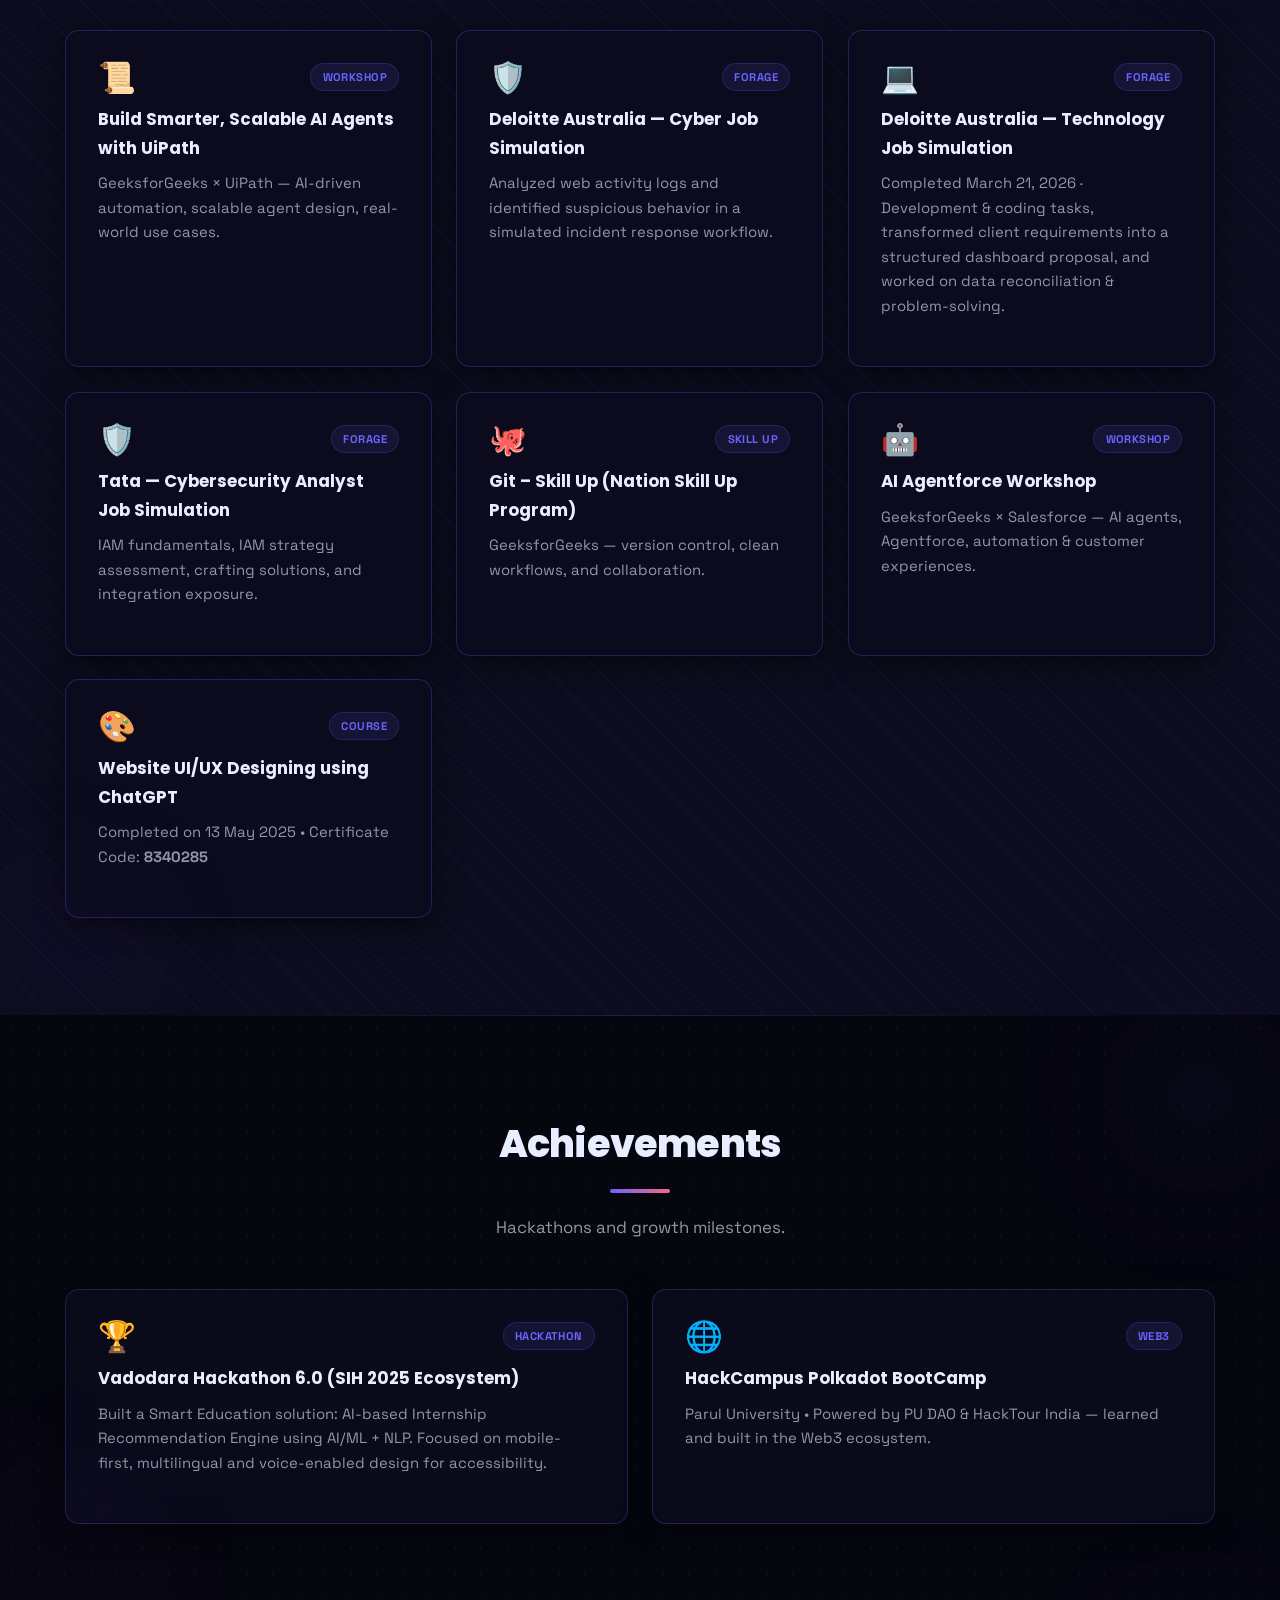
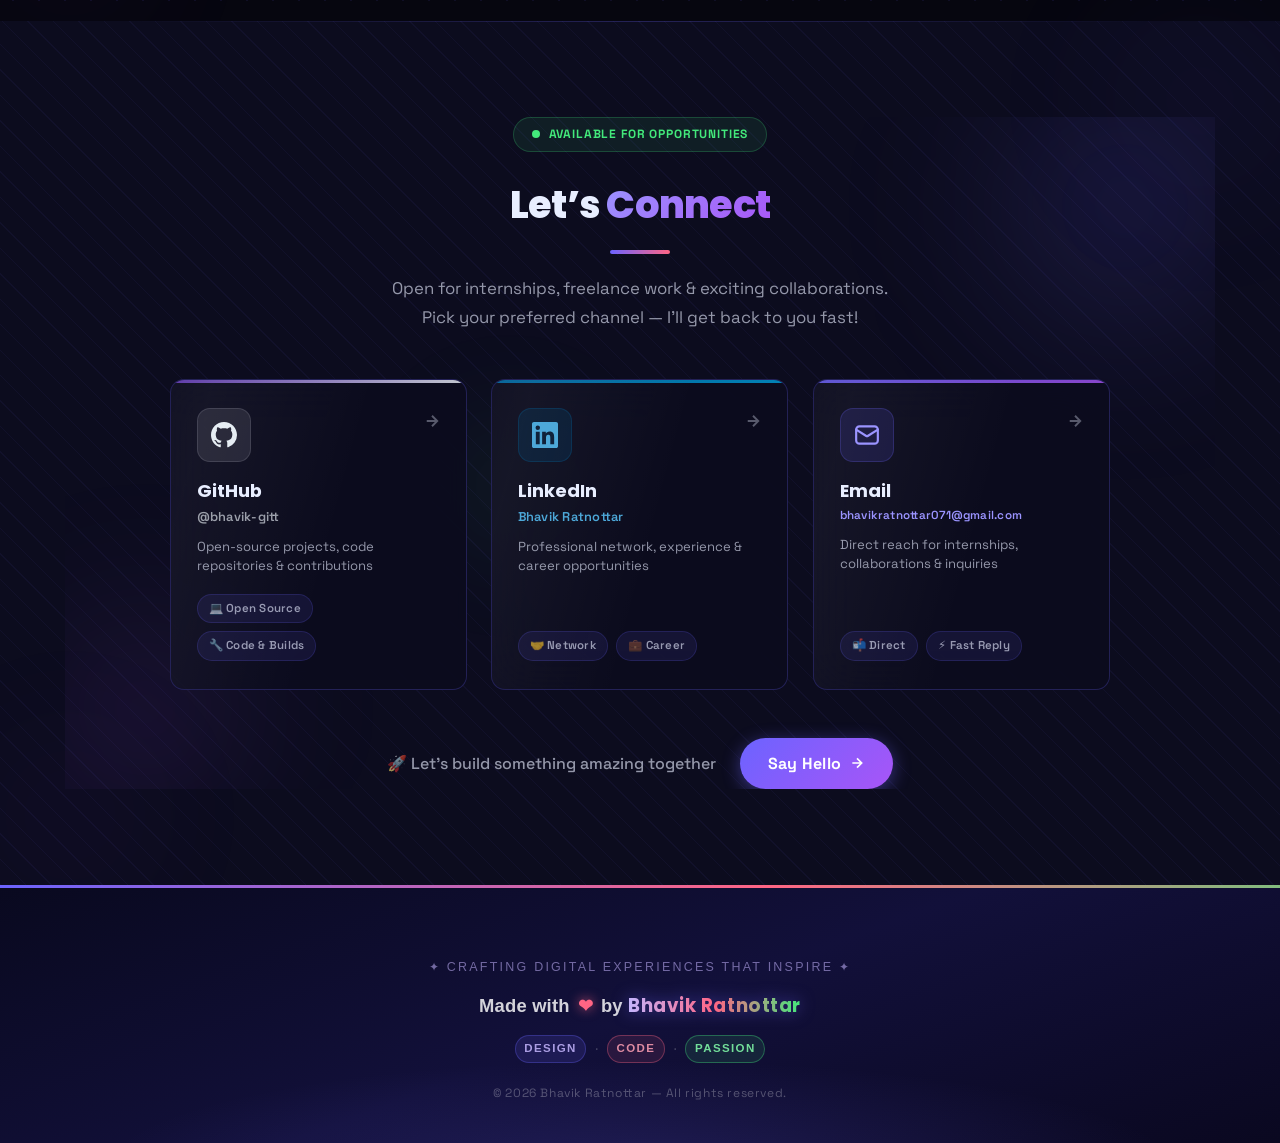
==== commit f860006e: "Revert "Enhance hero and about section profile photos with professional visual effects"" ====
--- a/index.html
+++ b/index.html
@@ -251,34 +251,16 @@
       <!-- Right column: photo + social links -->
       <div class="hero-right">
         <div class="hero-photo-wrap" data-animate-hero="photo">
-          <!-- Pulse expand ring (outermost) -->
-          <div class="hero-photo-pulse" aria-hidden="true"></div>
-          <!-- Outer slow-rotating dashed orbit ring -->
-          <div class="hero-photo-ring-outer" aria-hidden="true"></div>
-          <!-- Gradient border ring + photo -->
           <div class="hero-photo-ring">
             <div class="hero-photo-inner">
               <img src="https://github.com/user-attachments/assets/a450d8e6-ff05-4be7-bed2-e74cd9a3d264"
                    class="hero-photo" alt="Bhavik Ratnottar" loading="eager" />
-              <!-- Holographic shine sweep -->
-              <div class="hero-photo-shine" aria-hidden="true"></div>
             </div>
           </div>
-          <!-- Cardinal glow dots (top / right / bottom / left) -->
-          <div class="hero-photo-dot hero-photo-dot-top" aria-hidden="true"></div>
-          <div class="hero-photo-dot hero-photo-dot-right" aria-hidden="true"></div>
-          <div class="hero-photo-dot hero-photo-dot-bottom" aria-hidden="true"></div>
-          <div class="hero-photo-dot hero-photo-dot-left" aria-hidden="true"></div>
-          <!-- Orbiting glow orbs -->
           <div class="hero-photo-orb hero-photo-orb-1"></div>
           <div class="hero-photo-orb hero-photo-orb-2"></div>
-          <div class="hero-photo-orb hero-photo-orb-3"></div>
-          <!-- Floating tech badges -->
           <div class="hero-photo-badge">
             <span>&#128187;</span> Full Stack Dev
-          </div>
-          <div class="hero-photo-badge hero-photo-badge-2" aria-hidden="true">
-            <span>&#129302;</span> AI &amp; ML
           </div>
         </div>
 
@@ -295,22 +277,9 @@
       <div class="about-card">
         <div class="about-photo-col">
           <div class="about-photo-wrap">
-            <!-- Animated gradient border frame -->
-            <div class="about-photo-frame">
-              <img src="https://github.com/user-attachments/assets/a450d8e6-ff05-4be7-bed2-e74cd9a3d264"
-                   class="about-photo-img" alt="Bhavik Ratnottar" loading="lazy" />
-              <!-- Holographic shine sweep -->
-              <div class="about-photo-shine" aria-hidden="true"></div>
-            </div>
-            <!-- Inner dashed rotating ring -->
+            <img src="https://github.com/user-attachments/assets/a450d8e6-ff05-4be7-bed2-e74cd9a3d264"
+                 class="about-photo-img" alt="Bhavik Ratnottar" loading="lazy" />
             <div class="about-photo-ring-deco"></div>
-            <!-- Outer slow orbit ring -->
-            <div class="about-photo-ring-outer" aria-hidden="true"></div>
-            <!-- Corner sparkle dots -->
-            <div class="about-photo-dot about-photo-dot-tl" aria-hidden="true"></div>
-            <div class="about-photo-dot about-photo-dot-tr" aria-hidden="true"></div>
-            <div class="about-photo-dot about-photo-dot-bl" aria-hidden="true"></div>
-            <div class="about-photo-dot about-photo-dot-br" aria-hidden="true"></div>
           </div>
           <div class="about-name-tag">Bhavik Ratnottar</div>
           <div class="about-role-tag">Full Stack Developer</div>
--- a/style.css
+++ b/style.css
@@ -823,94 +823,21 @@
 .hero-photo-wrap {
     flex-shrink: 0;
     position: relative;
-    width: 340px;
-    height: 340px;
-    display: flex;
-    align-items: center;
-    justify-content: center;
-}
-
-/* Outermost slow pulse ring */
-.hero-photo-pulse {
-    position: absolute;
-    inset: -30px;
-    border-radius: 50%;
-    border: 1px solid rgba(108, 99, 255, 0.15);
-    animation: heroPulseRing 4s ease-in-out infinite;
-    pointer-events: none;
-    z-index: 0;
-}
-
-@keyframes heroPulseRing {
-    0%, 100% { transform: scale(1);    opacity: 0.5; }
-    50%       { transform: scale(1.06); opacity: 0.15; }
-}
-
-/* Outer slow-rotating dashed orbit ring */
-.hero-photo-ring-outer {
-    position: absolute;
-    inset: -14px;
-    border-radius: 50%;
-    border: 1.5px dashed rgba(168, 85, 247, 0.35);
-    animation: rotateSlow 22s linear infinite;
-    pointer-events: none;
-    z-index: 1;
-}
-
-.hero-photo-ring-outer::before {
-    content: '';
-    position: absolute;
-    top: -4px;
-    left: 50%;
-    transform: translateX(-50%);
-    width: 8px;
-    height: 8px;
-    border-radius: 50%;
-    background: #a855f7;
-    box-shadow: 0 0 8px 3px rgba(168, 85, 247, 0.7);
-}
-
-.hero-photo-ring-outer::after {
-    content: '';
-    position: absolute;
-    bottom: -4px;
-    left: 50%;
-    transform: translateX(-50%);
-    width: 6px;
-    height: 6px;
-    border-radius: 50%;
-    background: #6c63ff;
-    box-shadow: 0 0 6px 2px rgba(108, 99, 255, 0.7);
-}
-
-/* Gradient border ring — main container */
+    width: 320px;
+    height: 320px;
+}
+
 .hero-photo-ring {
     width: 300px;
     height: 300px;
     border-radius: 50%;
     padding: 4px;
-    background: conic-gradient(
-        from 0deg,
-        #6c63ff 0%,
-        #a855f7 25%,
-        #ff6584 50%,
-        #43e97b 75%,
-        #60efff 90%,
-        #6c63ff 100%
-    );
-    animation: heroRingSpin 6s linear infinite, heroPhotoFloat 5s ease-in-out infinite;
-    box-shadow:
-        0 0 0 1px rgba(108, 99, 255, 0.12),
-        0 0 40px rgba(108, 99, 255, 0.55),
-        0 0 80px rgba(168, 85, 247, 0.3),
-        0 0 120px rgba(96, 239, 255, 0.1);
+    background: linear-gradient(135deg, #6c63ff, #a855f7, #ff6584, #43e97b, #6c63ff);
+    background-size: 400% 400%;
+    animation: gradientBorder 4s ease infinite, heroPhotoFloat 5s ease-in-out infinite;
+    box-shadow: 0 0 40px rgba(108, 99, 255, 0.5), 0 0 80px rgba(168, 85, 247, 0.25);
     position: relative;
     z-index: 2;
-}
-
-@keyframes heroRingSpin {
-    from { filter: hue-rotate(0deg);   }
-    to   { filter: hue-rotate(360deg); }
 }
 
 .hero-photo-inner {
@@ -919,8 +846,7 @@
     border-radius: 50%;
     overflow: hidden;
     background: #0d0b2a;
-    border: 2px solid rgba(6, 6, 15, 0.95);
-    position: relative;
+    border: 3px solid rgba(6, 6, 15, 0.9);
 }
 
 .hero-photo {
@@ -929,70 +855,11 @@
     object-fit: cover;
     object-position: top center;
     display: block;
-    transition: transform 0.5s cubic-bezier(0.34, 1.56, 0.64, 1);
+    transition: transform 0.4s ease;
 }
 
 .hero-photo-ring:hover .hero-photo {
-    transform: scale(1.07);
-}
-
-/* Holographic shine sweep */
-.hero-photo-shine {
-    position: absolute;
-    inset: 0;
-    border-radius: 50%;
-    background: linear-gradient(
-        115deg,
-        transparent 30%,
-        rgba(255, 255, 255, 0.12) 50%,
-        transparent 70%
-    );
-    background-size: 200% 200%;
-    animation: heroShineSwipe 4s ease-in-out infinite 1s;
-    pointer-events: none;
-    z-index: 1;
-}
-
-@keyframes heroShineSwipe {
-    0%   { background-position: -100% -100%; opacity: 0;   }
-    30%  { opacity: 1; }
-    60%  { background-position:  200%  200%; opacity: 0.6; }
-    100% { background-position:  200%  200%; opacity: 0;   }
-}
-
-/* Cardinal glow dots around the ring */
-.hero-photo-dot {
-    position: absolute;
-    width: 10px;
-    height: 10px;
-    border-radius: 50%;
-    background: #6c63ff;
-    z-index: 3;
-    pointer-events: none;
-    animation: heroDotPulse 2.5s ease-in-out infinite;
-}
-
-.hero-photo-dot-top    { top:  -5px; left: 50%; transform: translateX(-50%); background: #60efff; box-shadow: 0 0 10px 4px rgba(96,239,255,0.7); animation-delay: 0s;     }
-.hero-photo-dot-right  { top: 50%; right: -5px; transform: translateY(-50%); background: #a855f7; box-shadow: 0 0 10px 4px rgba(168,85,247,0.7);  animation-delay: 0.6s;   }
-.hero-photo-dot-bottom { bottom: -5px; left: 50%; transform: translateX(-50%); background: #ff6584; box-shadow: 0 0 10px 4px rgba(255,101,132,0.7); animation-delay: 1.2s; }
-.hero-photo-dot-left   { top: 50%; left: -5px; transform: translateY(-50%); background: #43e97b; box-shadow: 0 0 10px 4px rgba(67,233,123,0.7);   animation-delay: 1.8s;  }
-
-@keyframes heroDotPulse {
-    0%, 100% { transform: translateX(-50%) scale(1);    opacity: 1; }
-    50%       { transform: translateX(-50%) scale(1.6);  opacity: 0.5; }
-}
-/* Axis-correct transforms for right/bottom/left dots */
-.hero-photo-dot-right:is(.hero-photo-dot)  { animation-name: heroDotPulseY; }
-.hero-photo-dot-left:is(.hero-photo-dot)   { animation-name: heroDotPulseY; }
-.hero-photo-dot-bottom:is(.hero-photo-dot) { animation-name: heroDotPulseX; }
-
-@keyframes heroDotPulseY {
-    0%, 100% { transform: translateY(-50%) scale(1);   opacity: 1; }
-    50%       { transform: translateY(-50%) scale(1.6); opacity: 0.5; }
-}
-@keyframes heroDotPulseX {
-    0%, 100% { transform: translateX(-50%) scale(1);   opacity: 1; }
-    50%       { transform: translateX(-50%) scale(1.6); opacity: 0.5; }
+    transform: scale(1.05);
 }
 
 /* Orbiting glow orbs */
@@ -1003,65 +870,38 @@
 }
 
 .hero-photo-orb-1 {
-    width: 90px; height: 90px;
-    background: radial-gradient(circle, rgba(108, 99, 255, 0.85) 0%, transparent 70%);
-    top: -15px; right: -15px;
+    width: 80px; height: 80px;
+    background: radial-gradient(circle, rgba(108, 99, 255, 0.8) 0%, transparent 70%);
+    top: -10px; right: -10px;
     animation: orbFloat1 5s ease-in-out infinite;
-    filter: blur(12px);
-    z-index: 0;
+    filter: blur(10px);
 }
 
 .hero-photo-orb-2 {
-    width: 70px; height: 70px;
-    background: radial-gradient(circle, rgba(255, 101, 132, 0.85) 0%, transparent 70%);
-    bottom: 5px; left: -20px;
+    width: 60px; height: 60px;
+    background: radial-gradient(circle, rgba(255, 101, 132, 0.8) 0%, transparent 70%);
+    bottom: 10px; left: -15px;
     animation: orbFloat2 6s ease-in-out infinite 1s;
-    filter: blur(10px);
-    z-index: 0;
-}
-
-.hero-photo-orb-3 {
-    width: 55px; height: 55px;
-    background: radial-gradient(circle, rgba(67, 233, 123, 0.75) 0%, transparent 70%);
-    top: 50%; right: -25px;
-    transform: translateY(-50%);
-    animation: orbFloat1 7s ease-in-out infinite 2s;
-    filter: blur(9px);
-    z-index: 0;
-}
-
-/* Floating tech badges */
+    filter: blur(8px);
+}
+
 .hero-photo-badge {
     position: absolute;
-    bottom: -12px;
-    right: -14px;
-    background: linear-gradient(135deg, rgba(12, 12, 30, 0.96), rgba(20, 15, 55, 0.96));
-    border: 1px solid rgba(108, 99, 255, 0.5);
+    bottom: -10px;
+    right: -10px;
+    background: linear-gradient(135deg, rgba(12, 12, 30, 0.95), rgba(20, 15, 50, 0.95));
+    border: 1px solid rgba(108, 99, 255, 0.4);
     border-radius: 50px;
-    padding: 0.45rem 1.1rem;
+    padding: 0.45rem 1rem;
     font-size: 0.78rem;
     font-weight: 700;
     color: #c4b5fd;
     letter-spacing: 0.04em;
-    backdrop-filter: blur(12px);
-    z-index: 4;
-    box-shadow: 0 4px 24px rgba(108, 99, 255, 0.4), 0 0 0 1px rgba(108,99,255,0.1);
+    backdrop-filter: blur(10px);
+    z-index: 3;
+    box-shadow: 0 4px 20px rgba(108, 99, 255, 0.3);
     white-space: nowrap;
     animation: heroBadgeFloat 3.5s ease-in-out infinite 2s;
-    display: flex;
-    align-items: center;
-    gap: 0.35rem;
-}
-
-.hero-photo-badge-2 {
-    bottom: auto;
-    right: auto;
-    top: -12px;
-    left: -10px;
-    animation-delay: 1.2s;
-    border-color: rgba(168, 85, 247, 0.5);
-    color: #e9d5ff;
-    box-shadow: 0 4px 24px rgba(168, 85, 247, 0.4), 0 0 0 1px rgba(168,85,247,0.1);
 }
 
 /* ── Hero Right Column (photo + socials) ── */
@@ -1312,105 +1152,35 @@
 
 .about-photo-wrap {
     position: relative;
-    width: 210px;
-    height: 210px;
-    display: flex;
-    align-items: center;
-    justify-content: center;
-}
-
-/* Gradient border frame */
-.about-photo-frame {
-    position: relative;
-    width: 190px;
-    height: 190px;
-    border-radius: 50%;
-    padding: 3px;
-    background: conic-gradient(
-        from 0deg,
-        #6c63ff 0%,
-        #a855f7 25%,
-        #ff6584 50%,
-        #43e97b 75%,
-        #60efff 90%,
-        #6c63ff 100%
-    );
-    animation: heroRingSpin 8s linear infinite;
-    box-shadow:
-        0 0 30px rgba(108, 99, 255, 0.5),
-        0 0 60px rgba(168, 85, 247, 0.25);
-    z-index: 2;
+    width: 160px;
+    height: 160px;
 }
 
 .about-photo-img {
-    width: 100%;
-    height: 100%;
+    width: 160px;
+    height: 160px;
     object-fit: cover;
     object-position: top center;
     border-radius: 50%;
     display: block;
-    border: 2px solid rgba(6, 6, 15, 0.95);
-    transition: transform 0.5s cubic-bezier(0.34, 1.56, 0.64, 1);
-}
-
-.about-photo-frame:hover .about-photo-img {
-    transform: scale(1.06);
-}
-
-/* Holographic shine sweep on about photo */
-.about-photo-shine {
-    position: absolute;
-    inset: 0;
+    border: 3px solid rgba(108, 99, 255, 0.6);
+    box-shadow: 0 0 24px rgba(108, 99, 255, 0.4), 0 0 60px rgba(168, 85, 247, 0.15);
+    transition: transform 0.35s ease, box-shadow 0.35s ease;
+}
+
+.about-photo-img:hover {
+    transform: scale(1.04);
+    box-shadow: 0 0 32px rgba(108, 99, 255, 0.6), 0 0 80px rgba(168, 85, 247, 0.3);
+}
+
+.about-photo-ring-deco {
+    position: absolute;
+    inset: -6px;
     border-radius: 50%;
-    background: linear-gradient(
-        115deg,
-        transparent 30%,
-        rgba(255, 255, 255, 0.1) 50%,
-        transparent 70%
-    );
-    background-size: 200% 200%;
-    animation: heroShineSwipe 5s ease-in-out infinite 2s;
+    border: 2px dashed rgba(108, 99, 255, 0.3);
+    animation: rotateSlow 16s linear infinite;
     pointer-events: none;
-    z-index: 1;
-}
-
-/* Inner dashed ring */
-.about-photo-ring-deco {
-    position: absolute;
-    inset: -8px;
-    border-radius: 50%;
-    border: 2px dashed rgba(108, 99, 255, 0.35);
-    animation: rotateSlow 18s linear infinite;
-    pointer-events: none;
-    z-index: 1;
-}
-
-/* Outer slow orbit ring */
-.about-photo-ring-outer {
-    position: absolute;
-    inset: -18px;
-    border-radius: 50%;
-    border: 1.5px dashed rgba(168, 85, 247, 0.2);
-    animation: rotateSlow 30s linear infinite reverse;
-    pointer-events: none;
-    z-index: 0;
-}
-
-/* Corner sparkle dots */
-.about-photo-dot {
-    position: absolute;
-    width: 8px;
-    height: 8px;
-    border-radius: 50%;
-    pointer-events: none;
-    z-index: 3;
-    animation: heroDotPulseX 2.8s ease-in-out infinite;
-}
-
-.about-photo-dot-tl { top:  14px; left:  14px; background: #60efff; box-shadow: 0 0 8px 3px rgba(96,239,255,0.7); animation-delay: 0s;   }
-.about-photo-dot-tr { top:  14px; right: 14px; background: #a855f7; box-shadow: 0 0 8px 3px rgba(168,85,247,0.7); animation-delay: 0.7s; }
-.about-photo-dot-bl { bottom: 14px; left:  14px; background: #43e97b; box-shadow: 0 0 8px 3px rgba(67,233,123,0.7); animation-delay: 1.4s; }
-.about-photo-dot-br { bottom: 14px; right: 14px; background: #ff6584; box-shadow: 0 0 8px 3px rgba(255,101,132,0.7); animation-delay: 2.1s; }
+}
 
 .about-name-tag {
     font-family: 'Poppins', sans-serif;
@@ -2370,9 +2140,8 @@
     }
     .hero-text { text-align: center; }
     .hero-buttons { justify-content: center; }
-    .hero-photo-wrap { width: 260px; height: 260px; }
-    .hero-photo-ring { width: 230px; height: 230px; }
-    .hero-photo-badge-2 { display: none; }
+    .hero-photo-wrap { width: 240px; height: 240px; }
+    .hero-photo-ring { width: 220px; height: 220px; }
 
     /* Social grid: 2 columns on tablet */
     .social-grid {
@@ -2421,11 +2190,8 @@
     .hero { padding: 5rem 1.25rem 3rem; }
     .hero::after { display: none; }
     .hero-shape-1, .hero-shape-3 { display: none; }
-    .hero-photo-wrap { width: 210px; height: 210px; }
-    .hero-photo-ring { width: 190px; height: 190px; }
-    .hero-photo-badge-2 { display: none; }
-    .about-photo-wrap { width: 170px; height: 170px; }
-    .about-photo-frame { width: 155px; height: 155px; }
+    .hero-photo-wrap { width: 200px; height: 200px; }
+    .hero-photo-ring { width: 185px; height: 185px; }
 
     .section { padding: 4rem 1rem; }
 
@@ -2810,11 +2576,6 @@
     .cursor-glow    { display: none; }
     .hero-3d-shapes { display: none; }
     .section-deco-orb { opacity: 0.04; }
-    .hero-photo-ring-outer,
-    .hero-photo-pulse,
-    .hero-photo-dot  { display: none; }
-    .about-photo-ring-outer,
-    .about-photo-dot { display: none; }
 }
 
 /* ── Reduce motion ── */
@@ -2824,18 +2585,6 @@
     .page-intro,
     .section-deco-orb,
     .about-card { animation: none !important; }
-
-    /* Hero photo new elements — disable spinning/pulsing */
-    .hero-photo-ring,
-    .hero-photo-ring-outer,
-    .hero-photo-pulse,
-    .hero-photo-shine,
-    .hero-photo-dot,
-    .about-photo-frame,
-    .about-photo-ring-deco,
-    .about-photo-ring-outer,
-    .about-photo-shine,
-    .about-photo-dot { animation: none !important; }
 
     [data-animate] {
         transform: translateY(32px) !important;
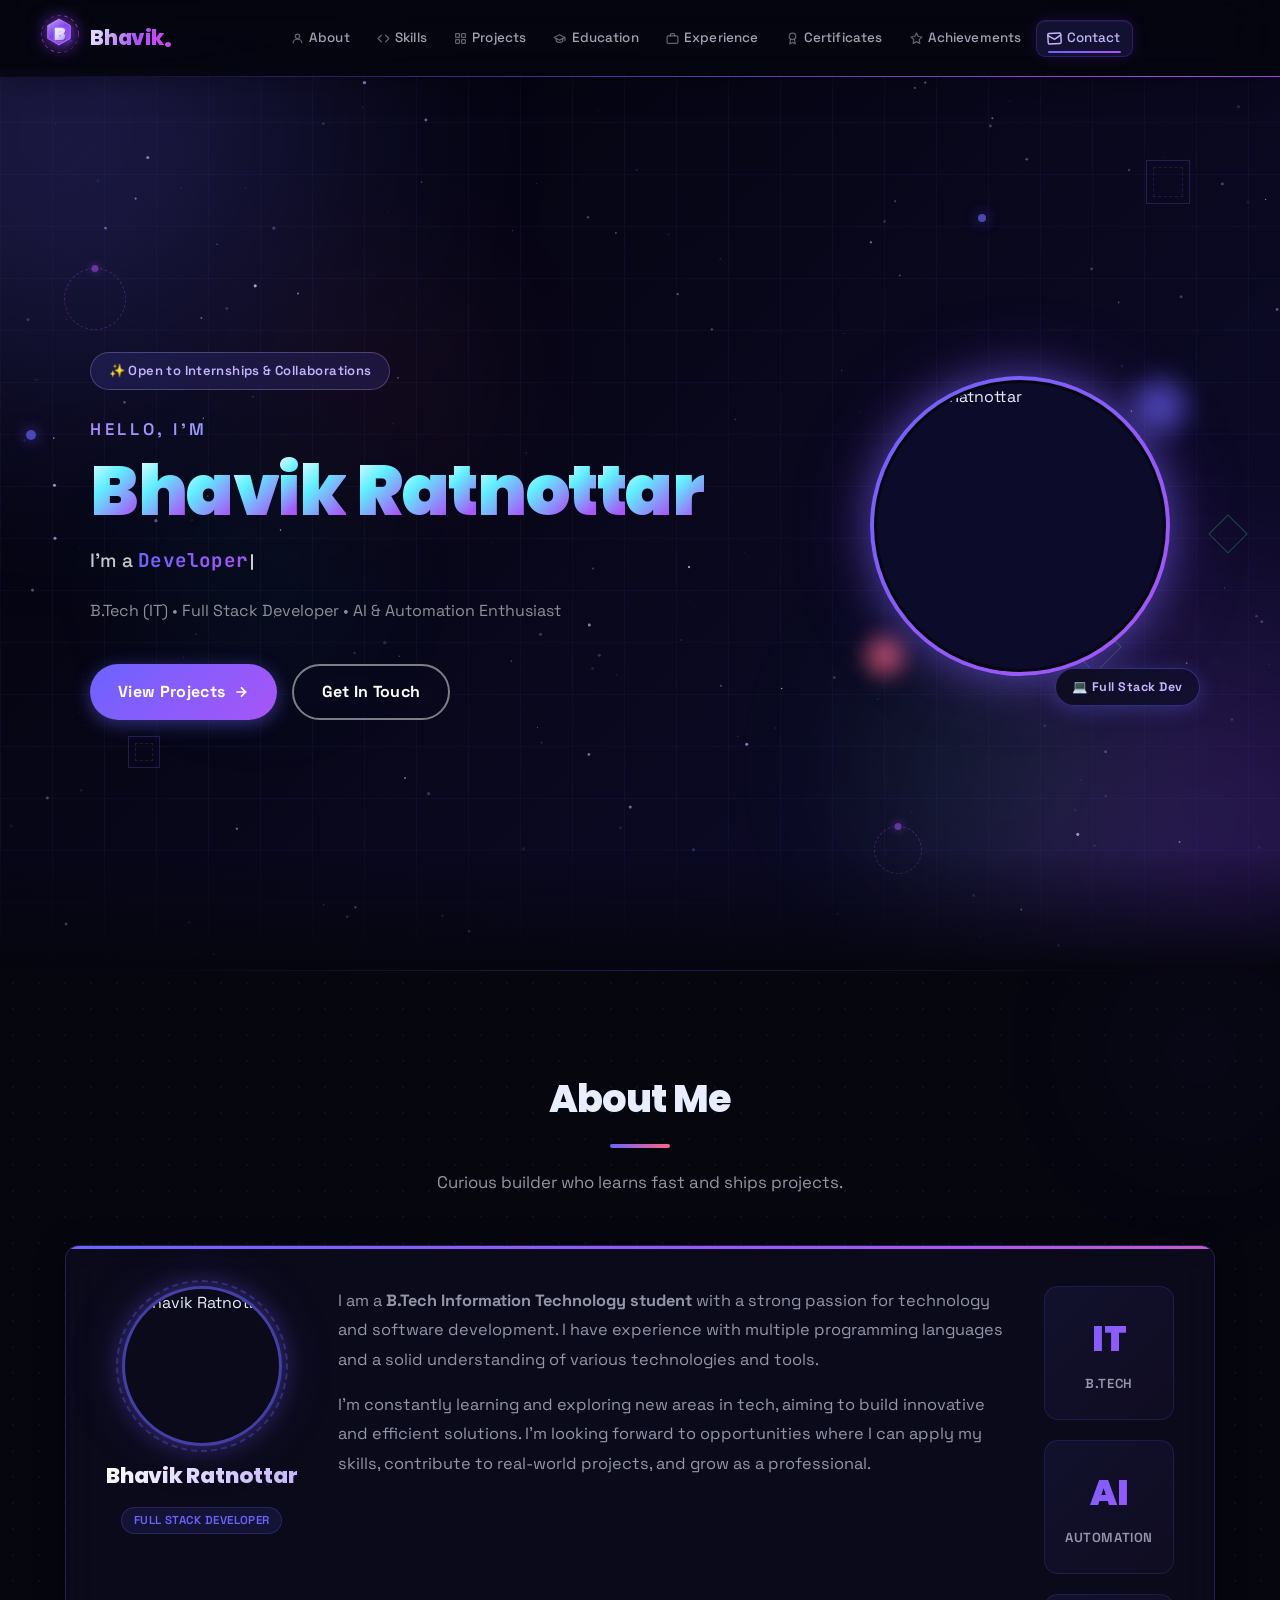
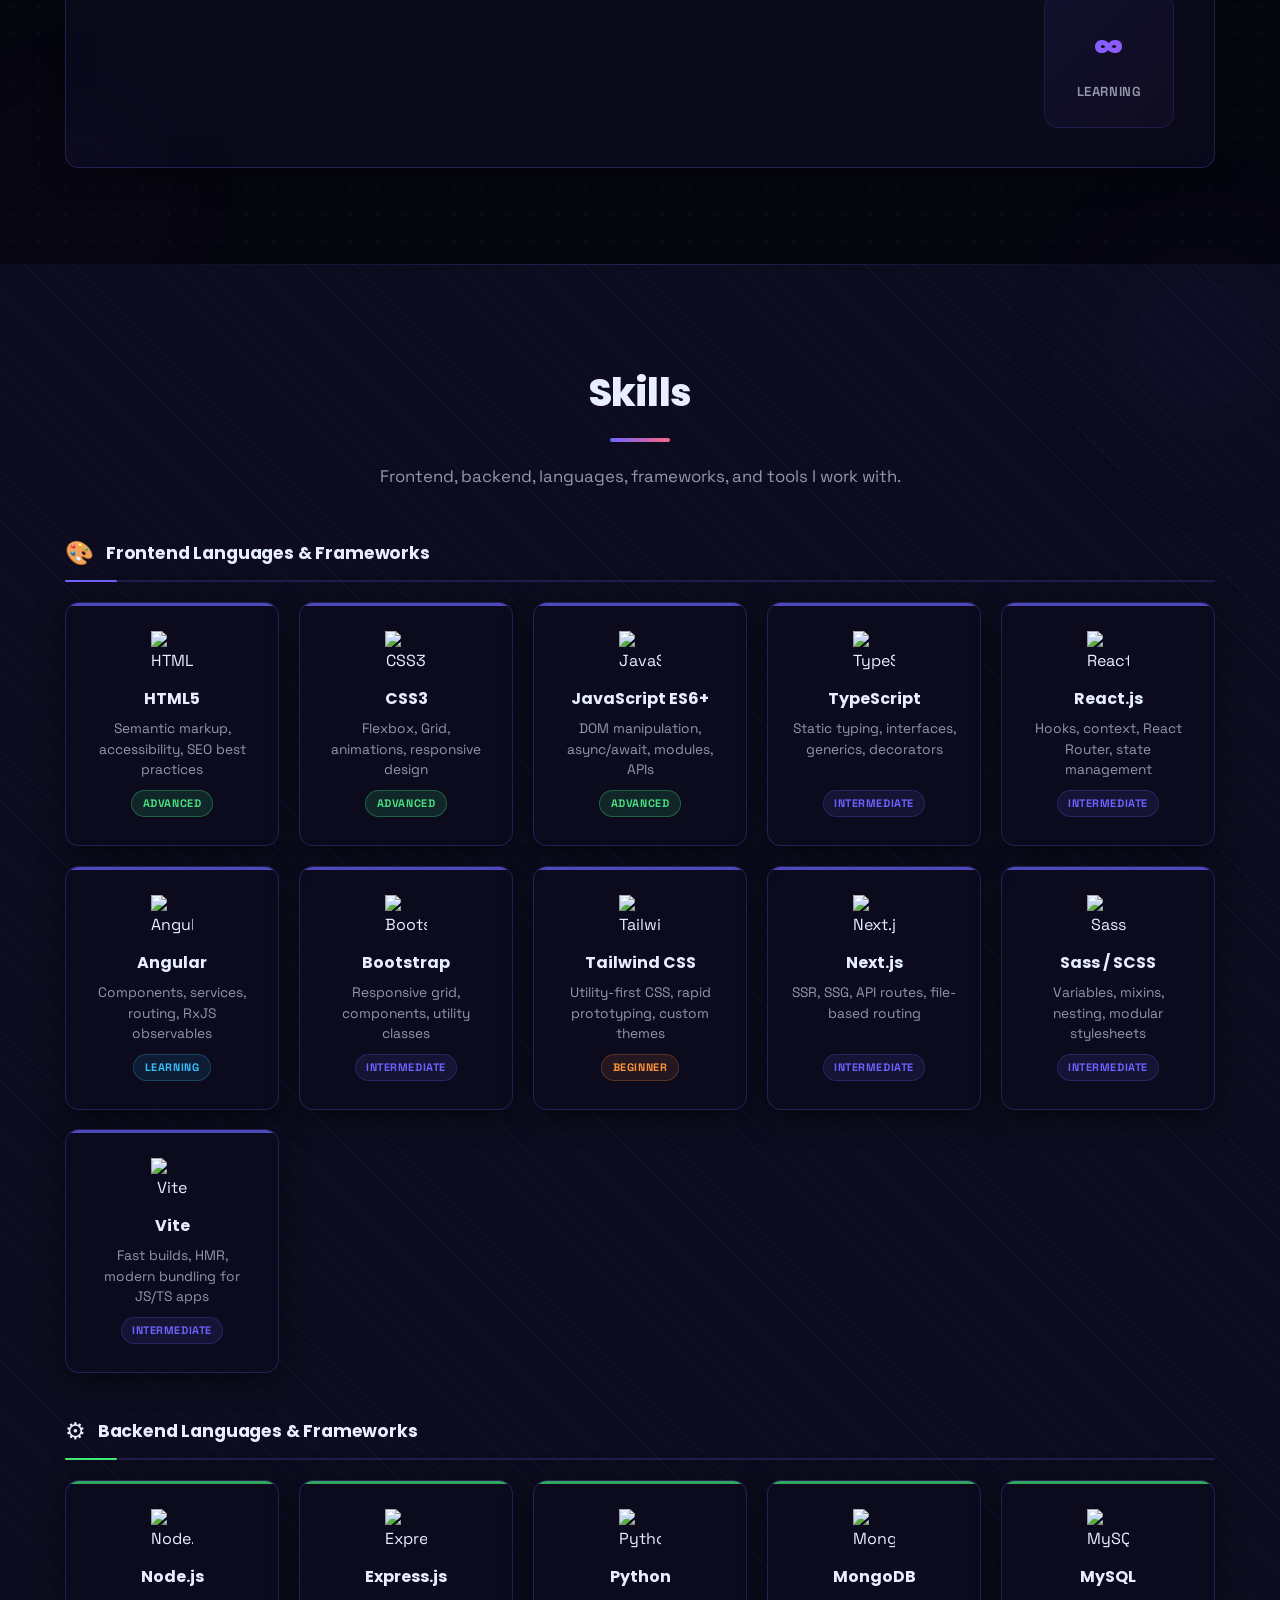
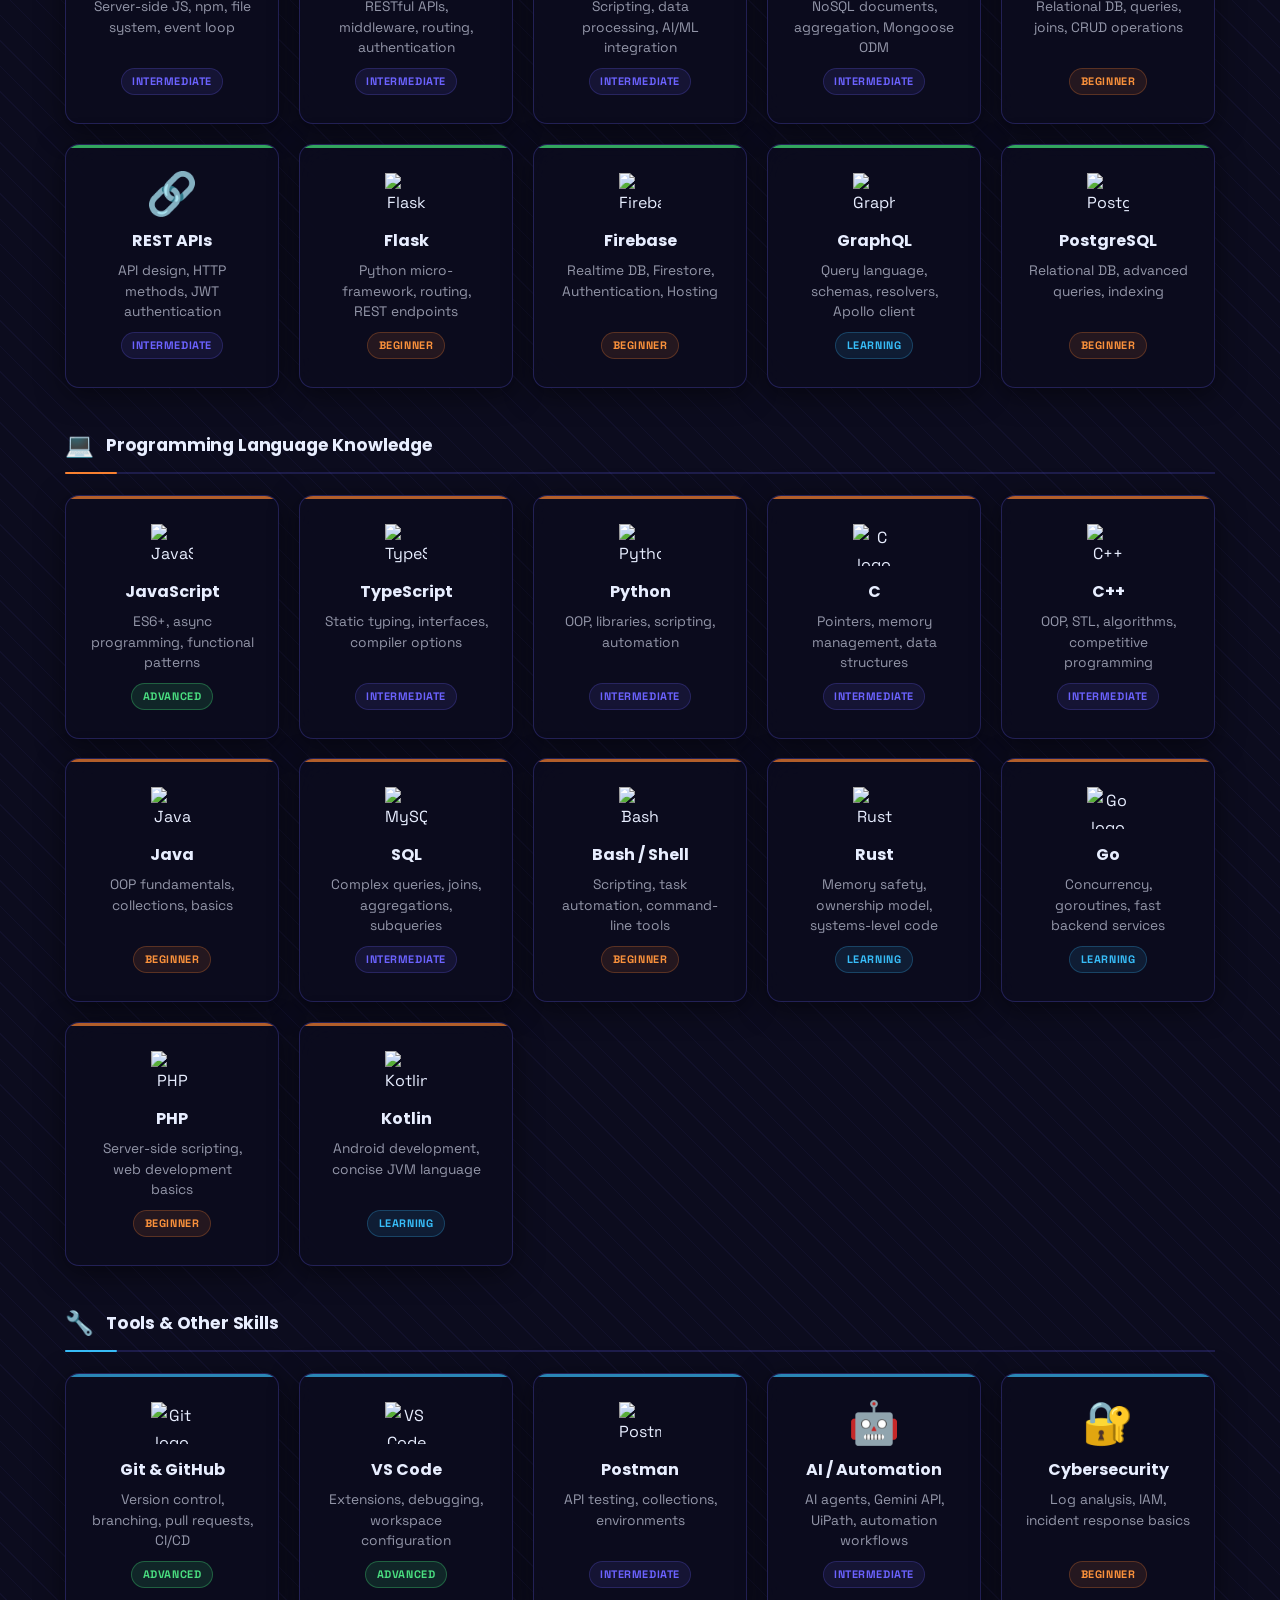
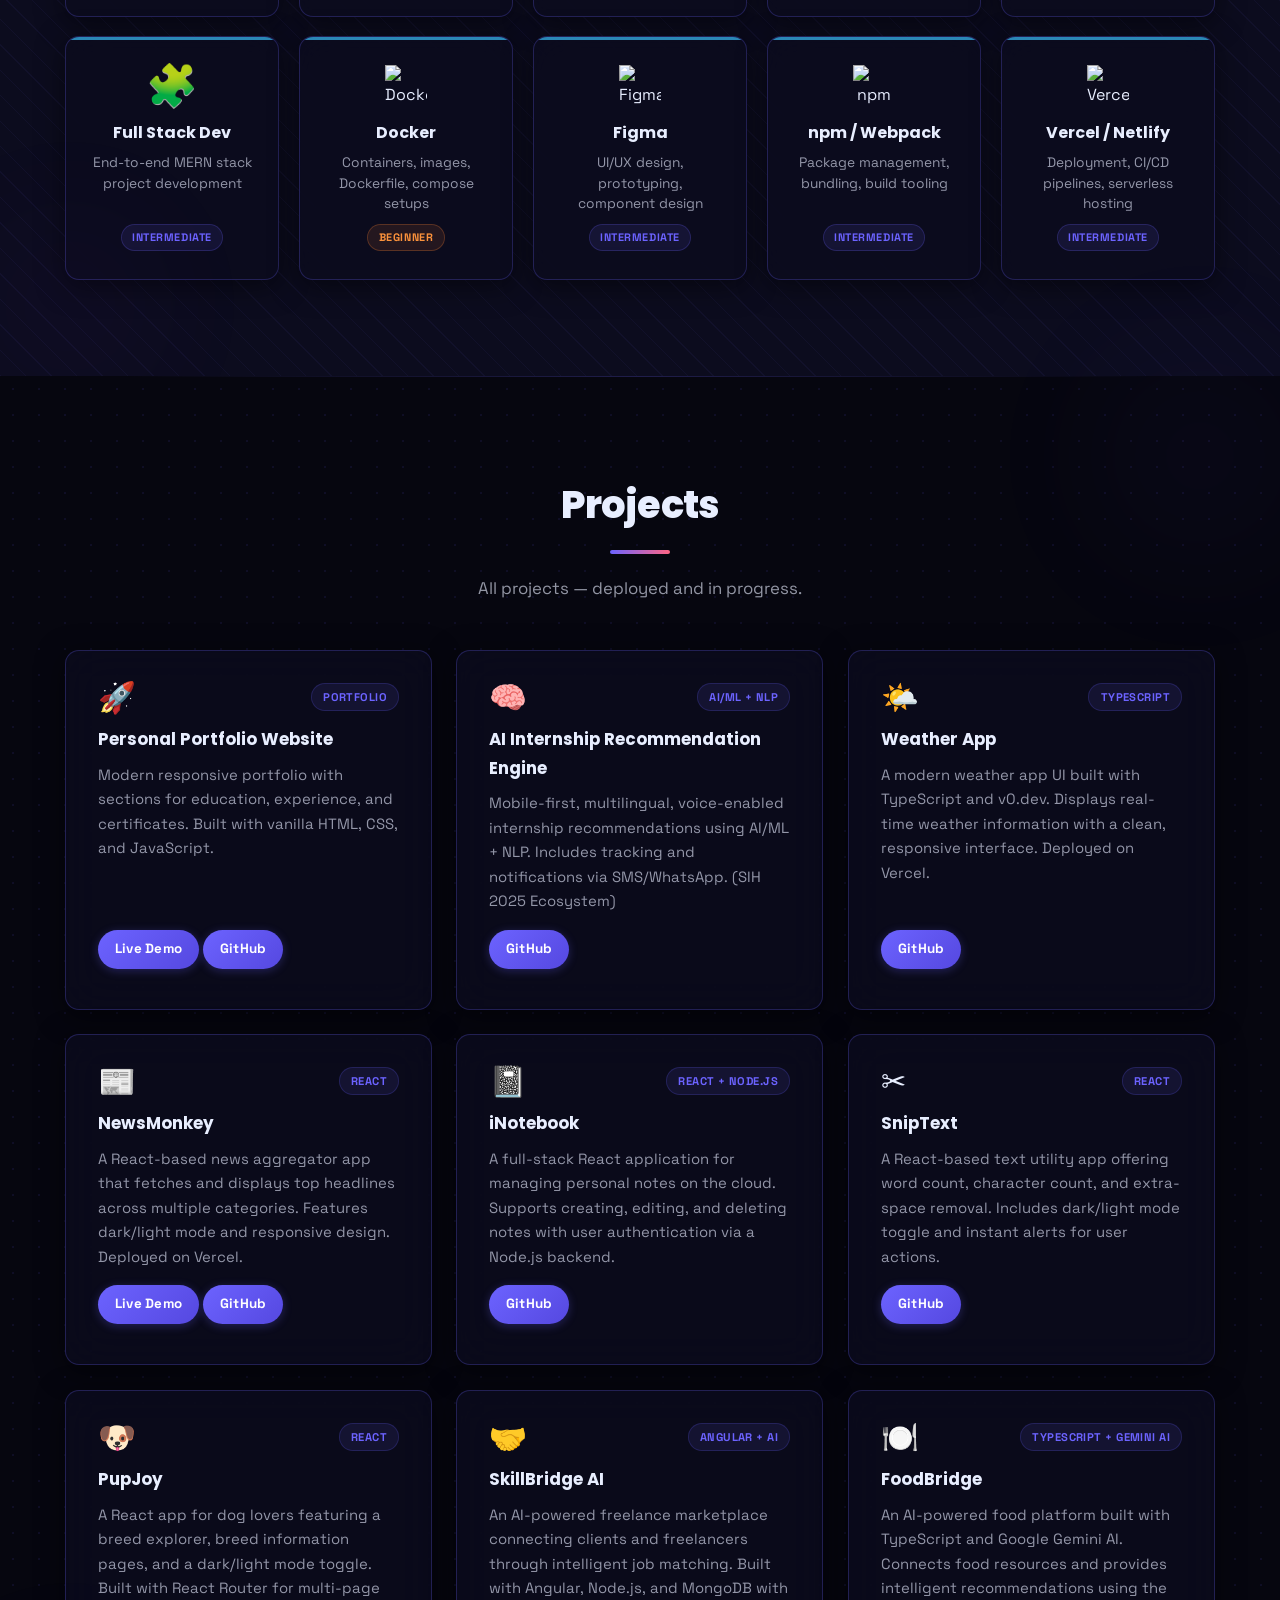
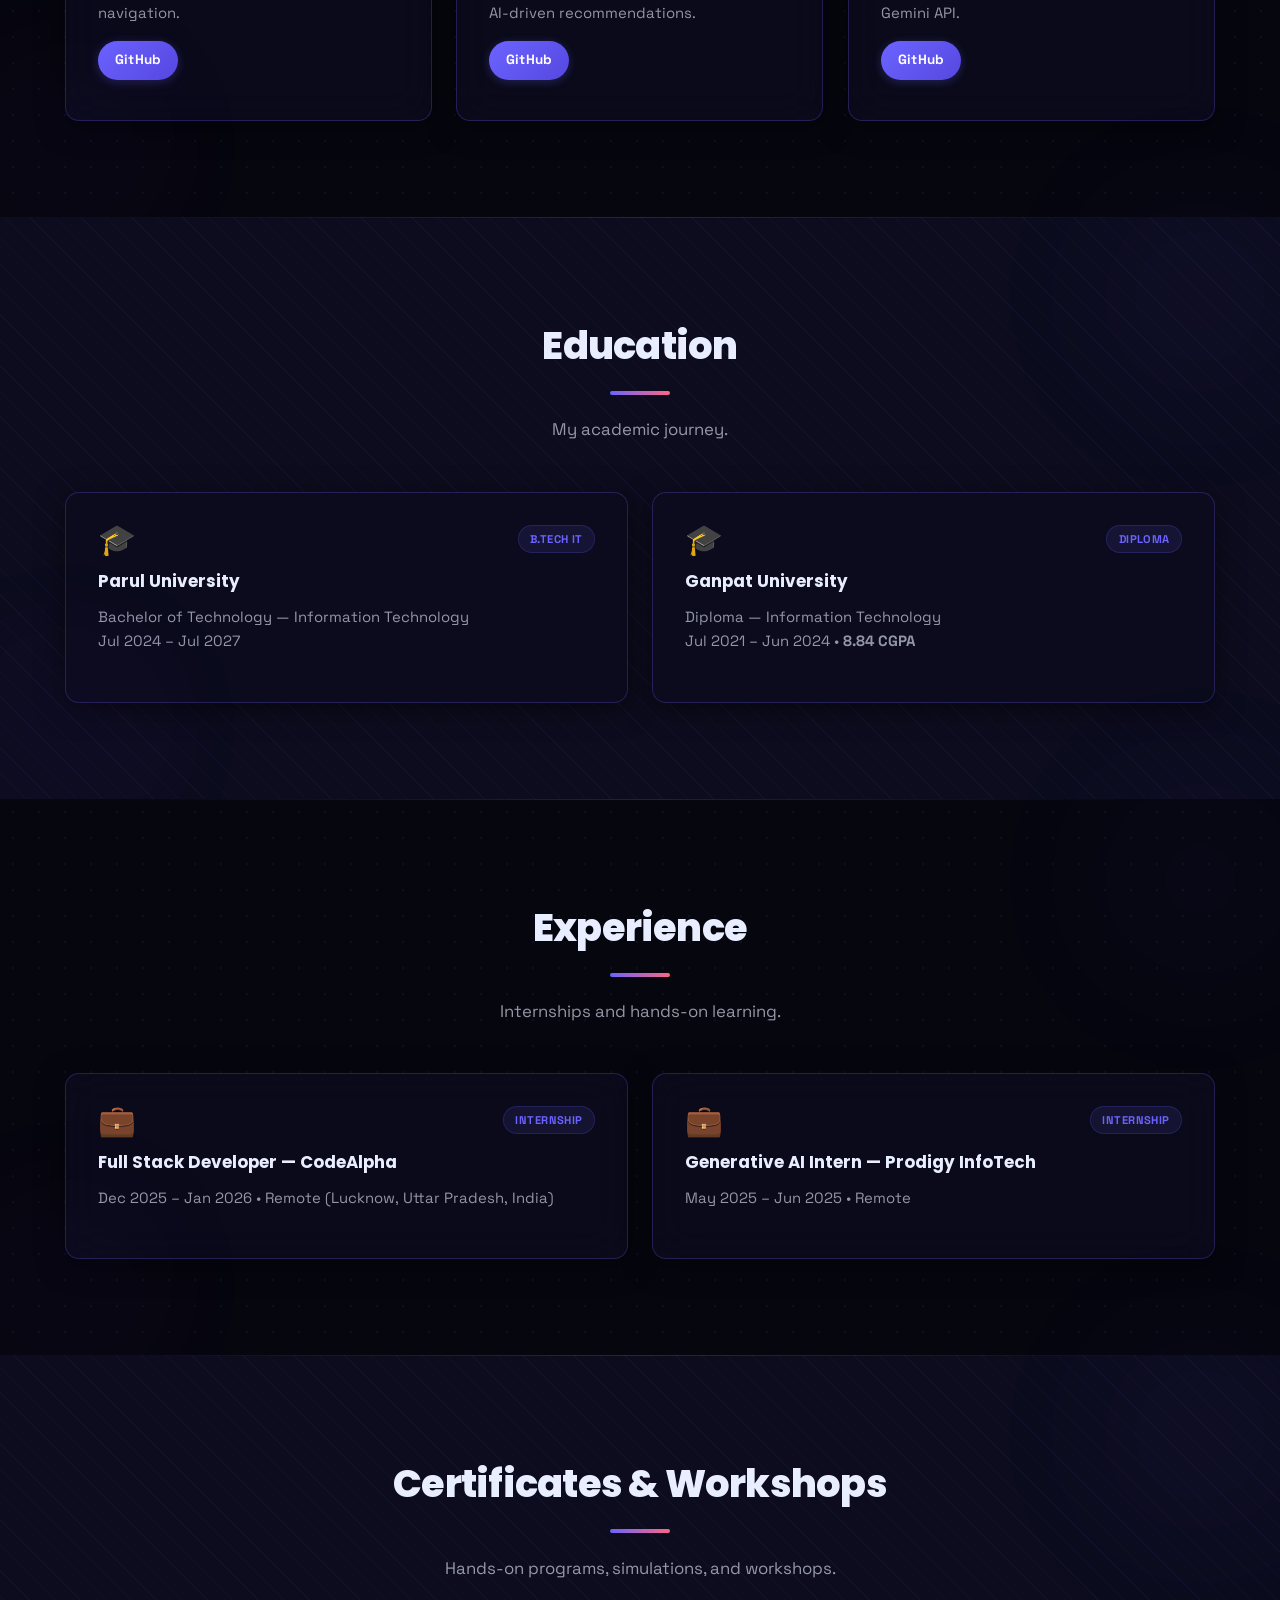
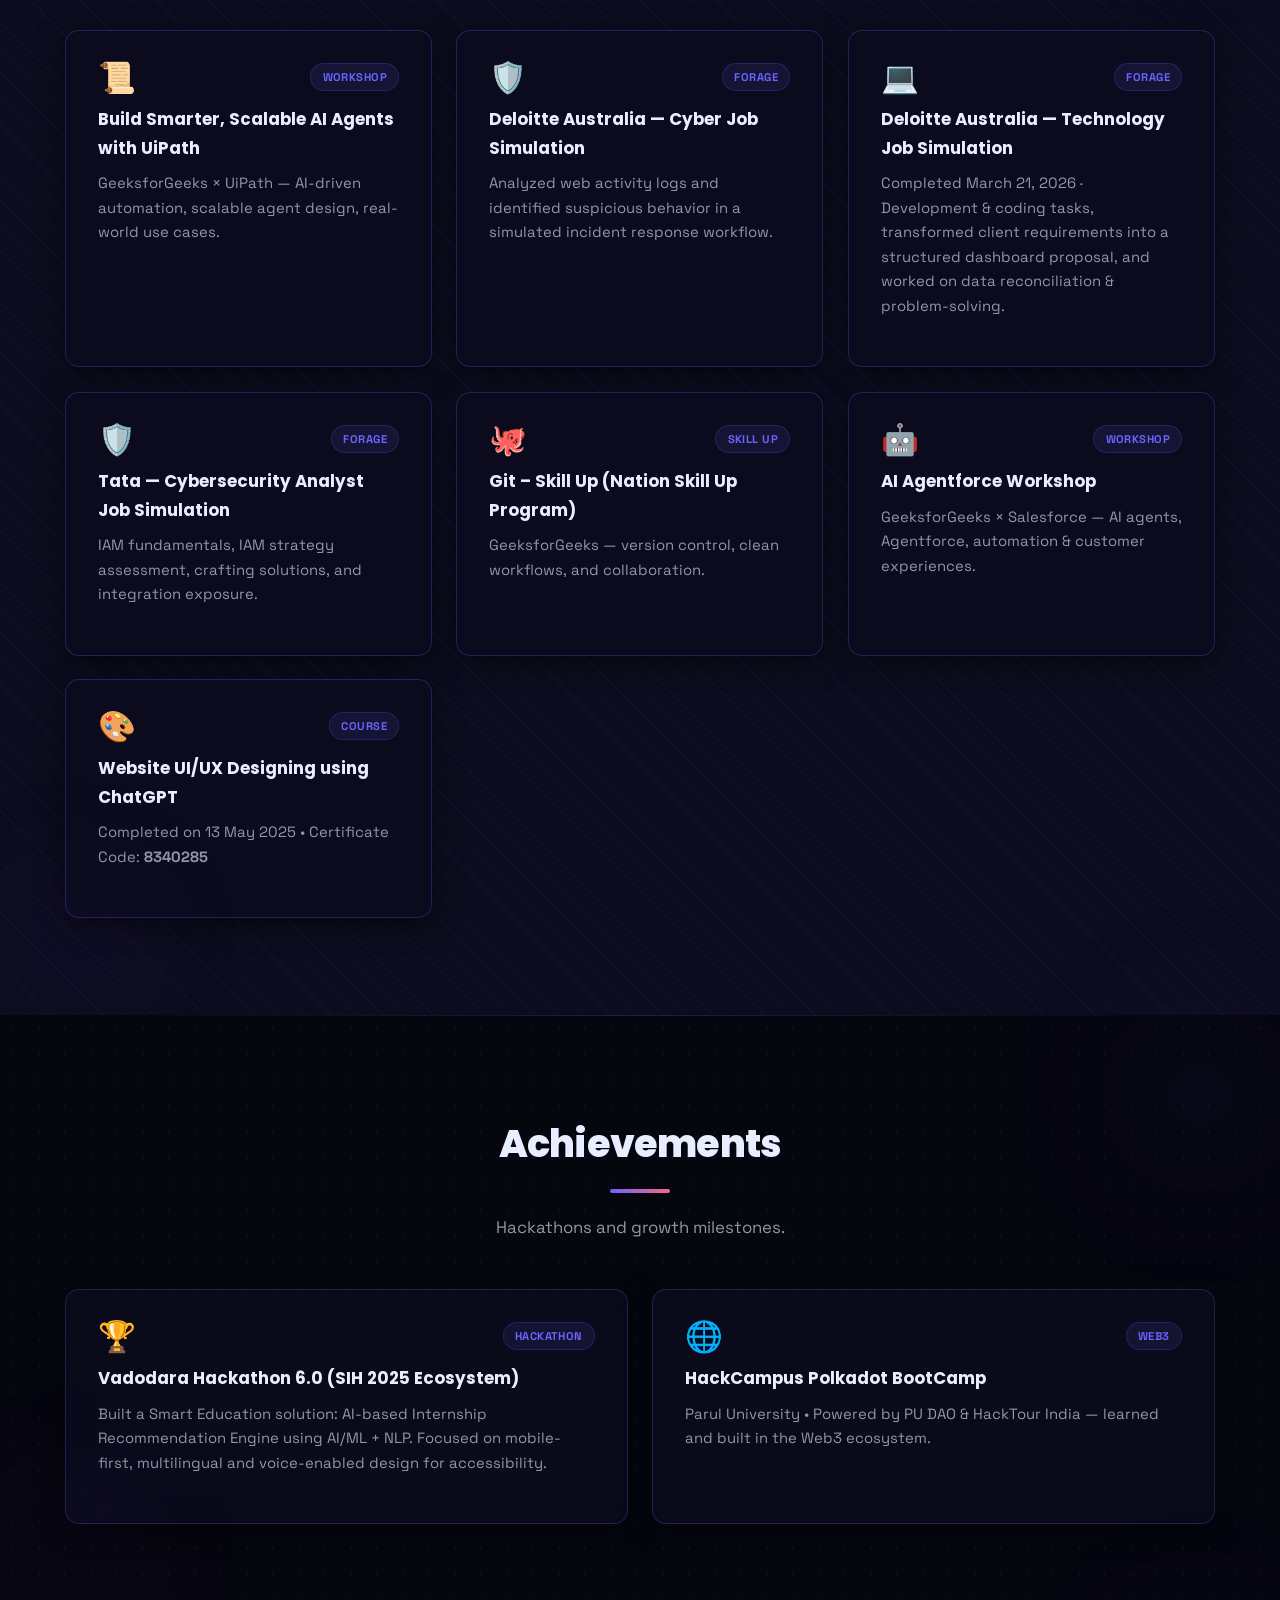
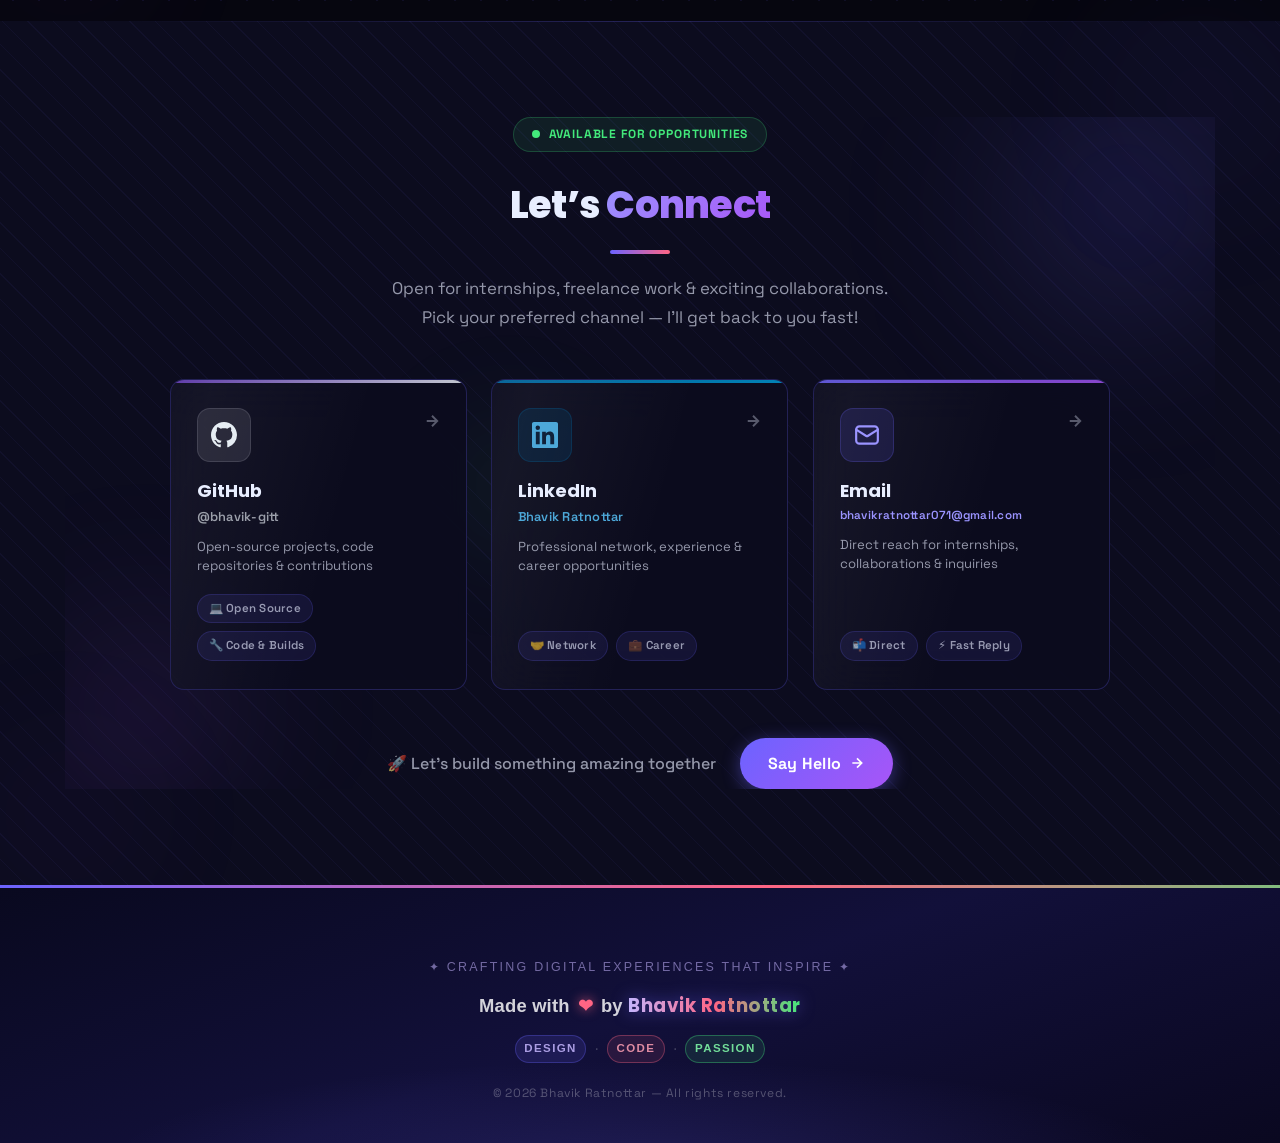
==== commit b6191078: "Remove Hire Me button from navbar Agent-Logs-Url: https://github.com/bhavik-gitt/bhavikportfolio/ses" ====
--- a/index.html
+++ b/index.html
@@ -188,10 +188,6 @@
     </ul>
 
     <div class="nav-actions">
-      <a href="#contact" class="nav-hire-btn">
-        <span class="nav-hire-pulse" aria-hidden="true"></span>
-        Hire Me
-      </a>
       <button class="hamburger" id="hamburger" type="button" aria-label="Toggle navigation menu" aria-expanded="false" aria-controls="navLinks">
         <span></span>
         <span></span>
